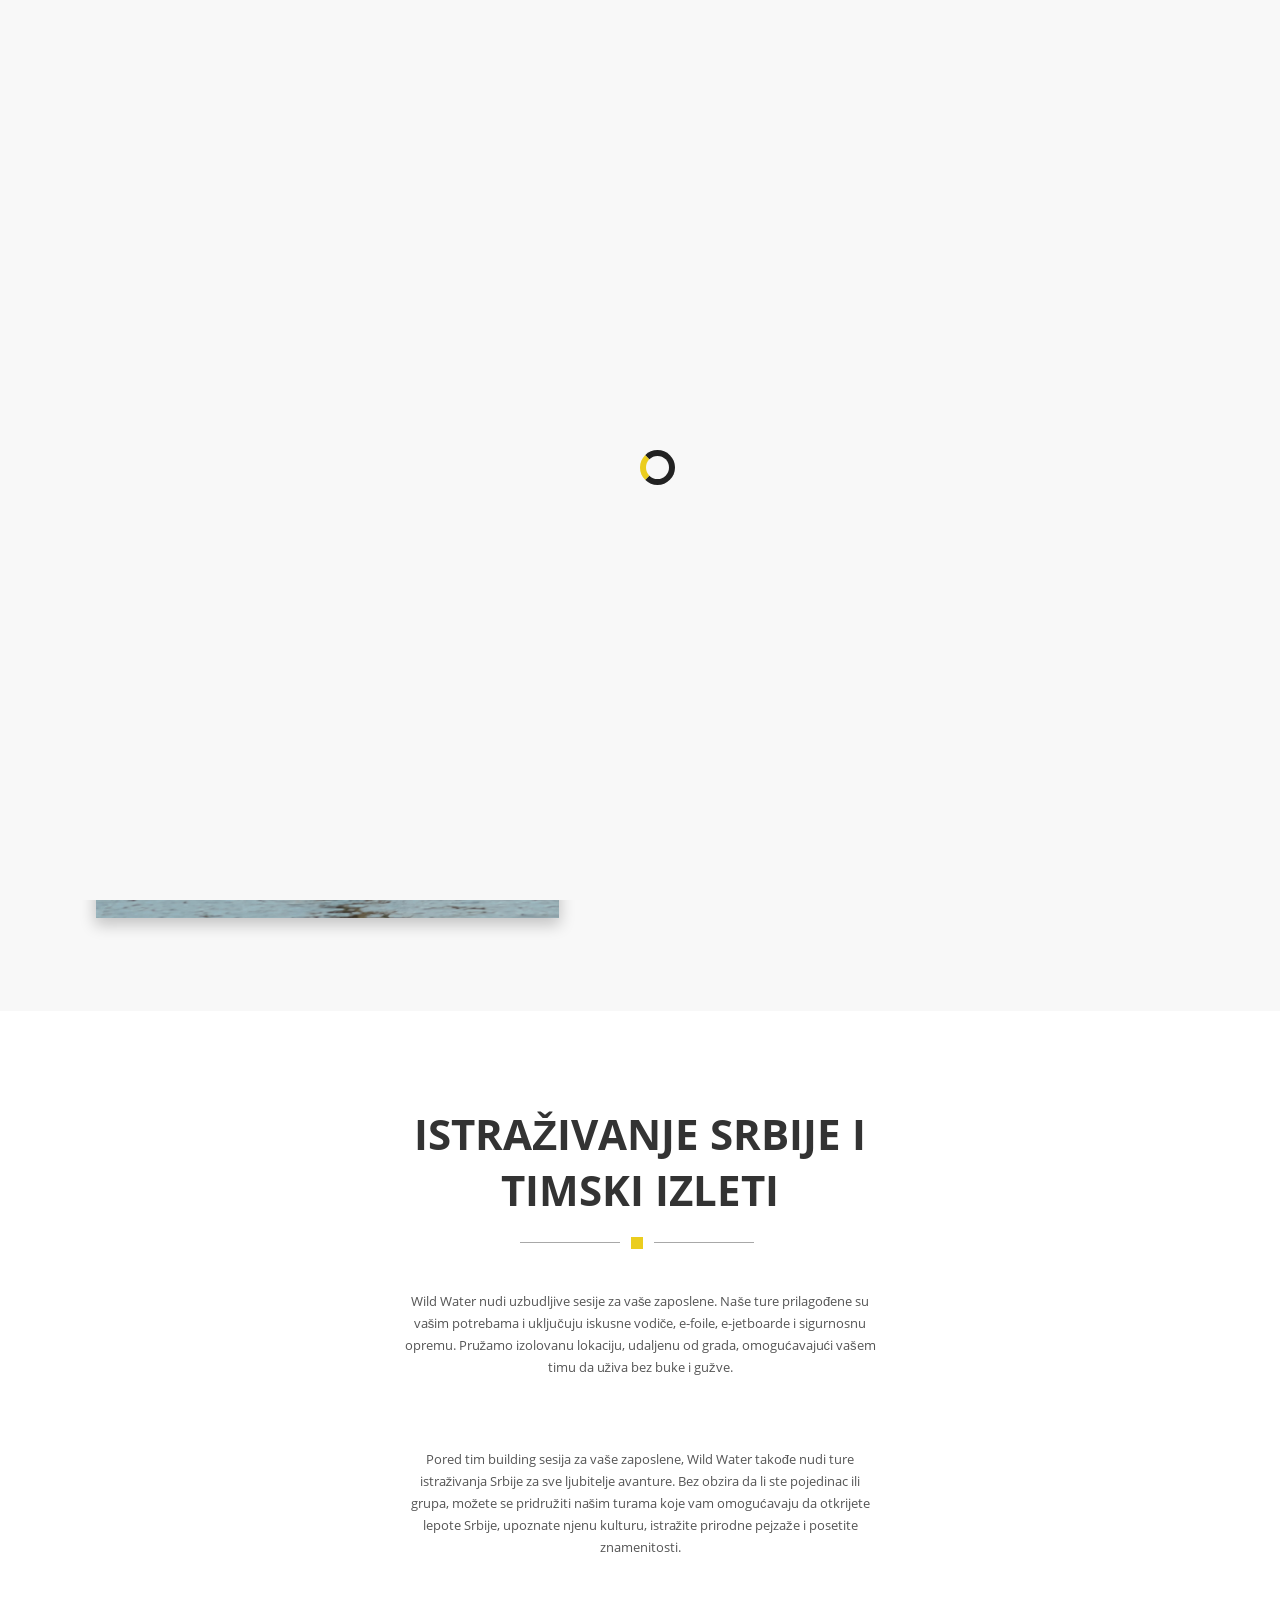
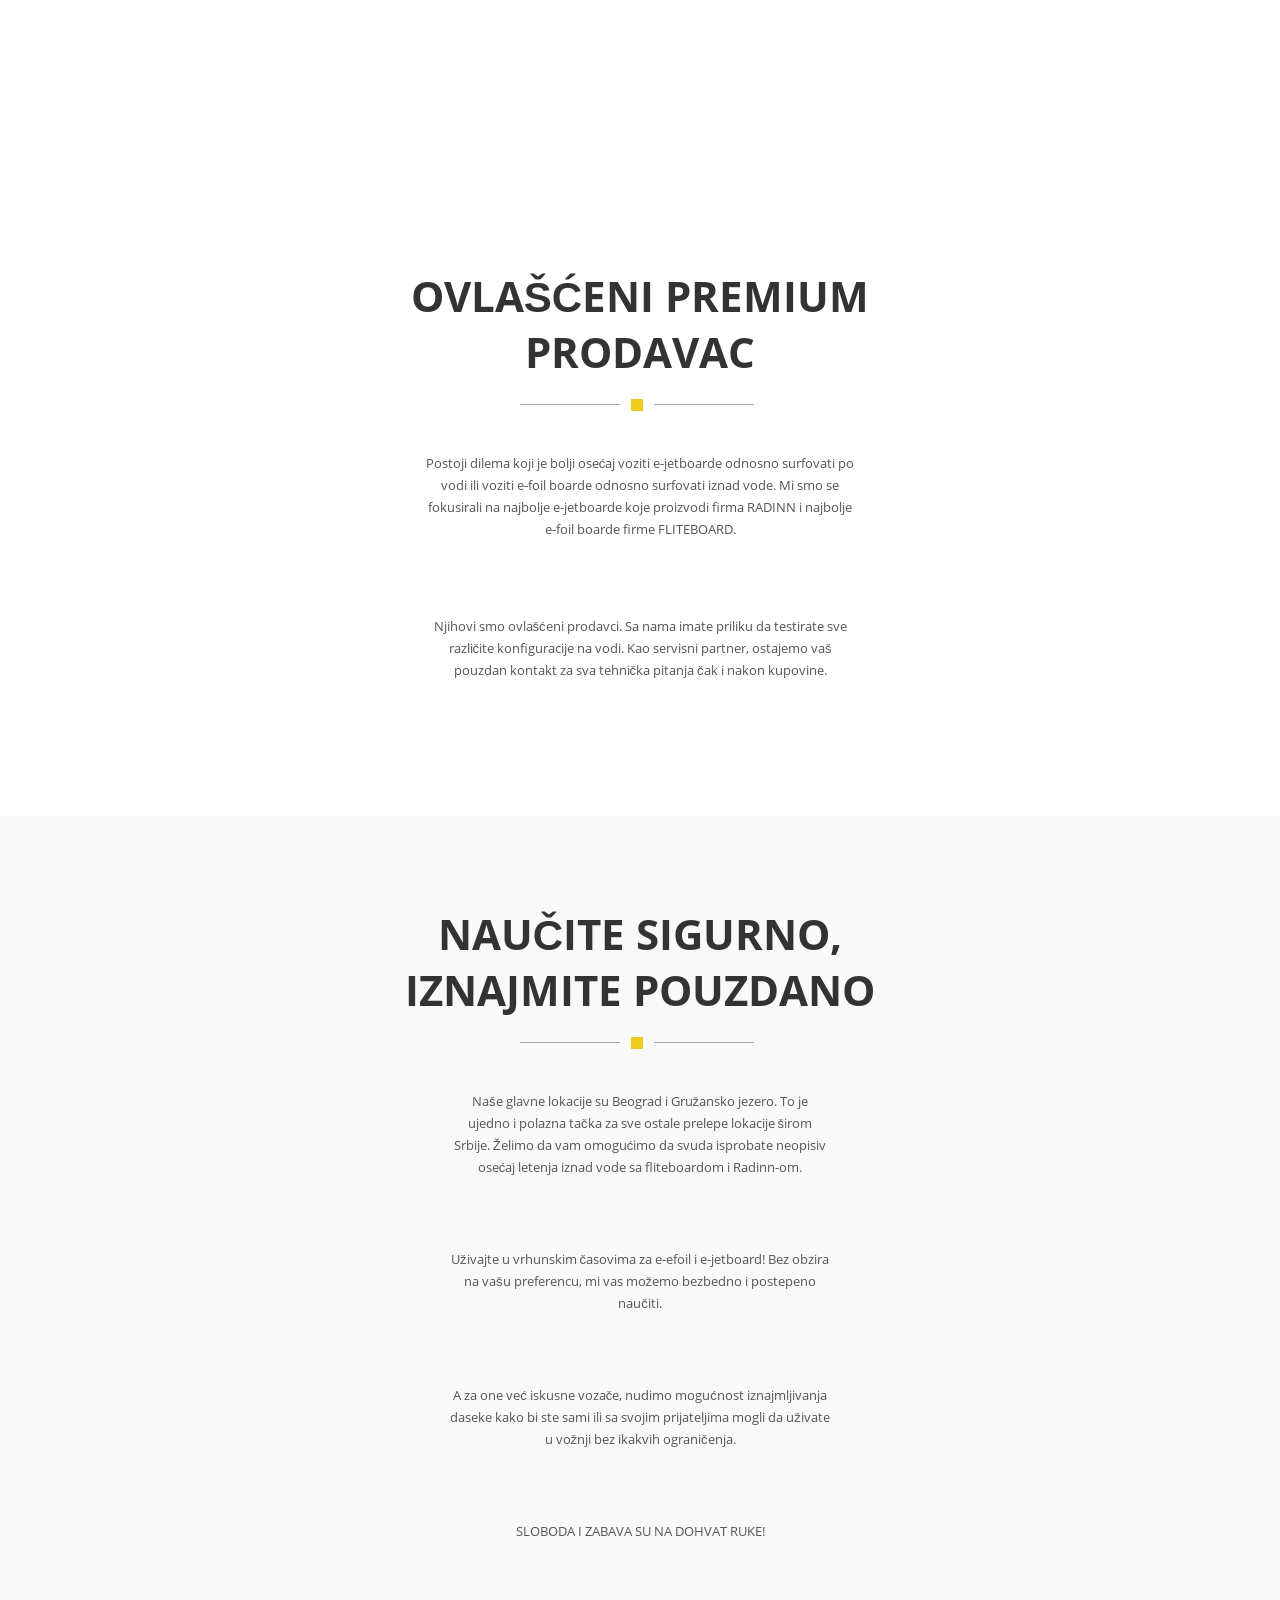
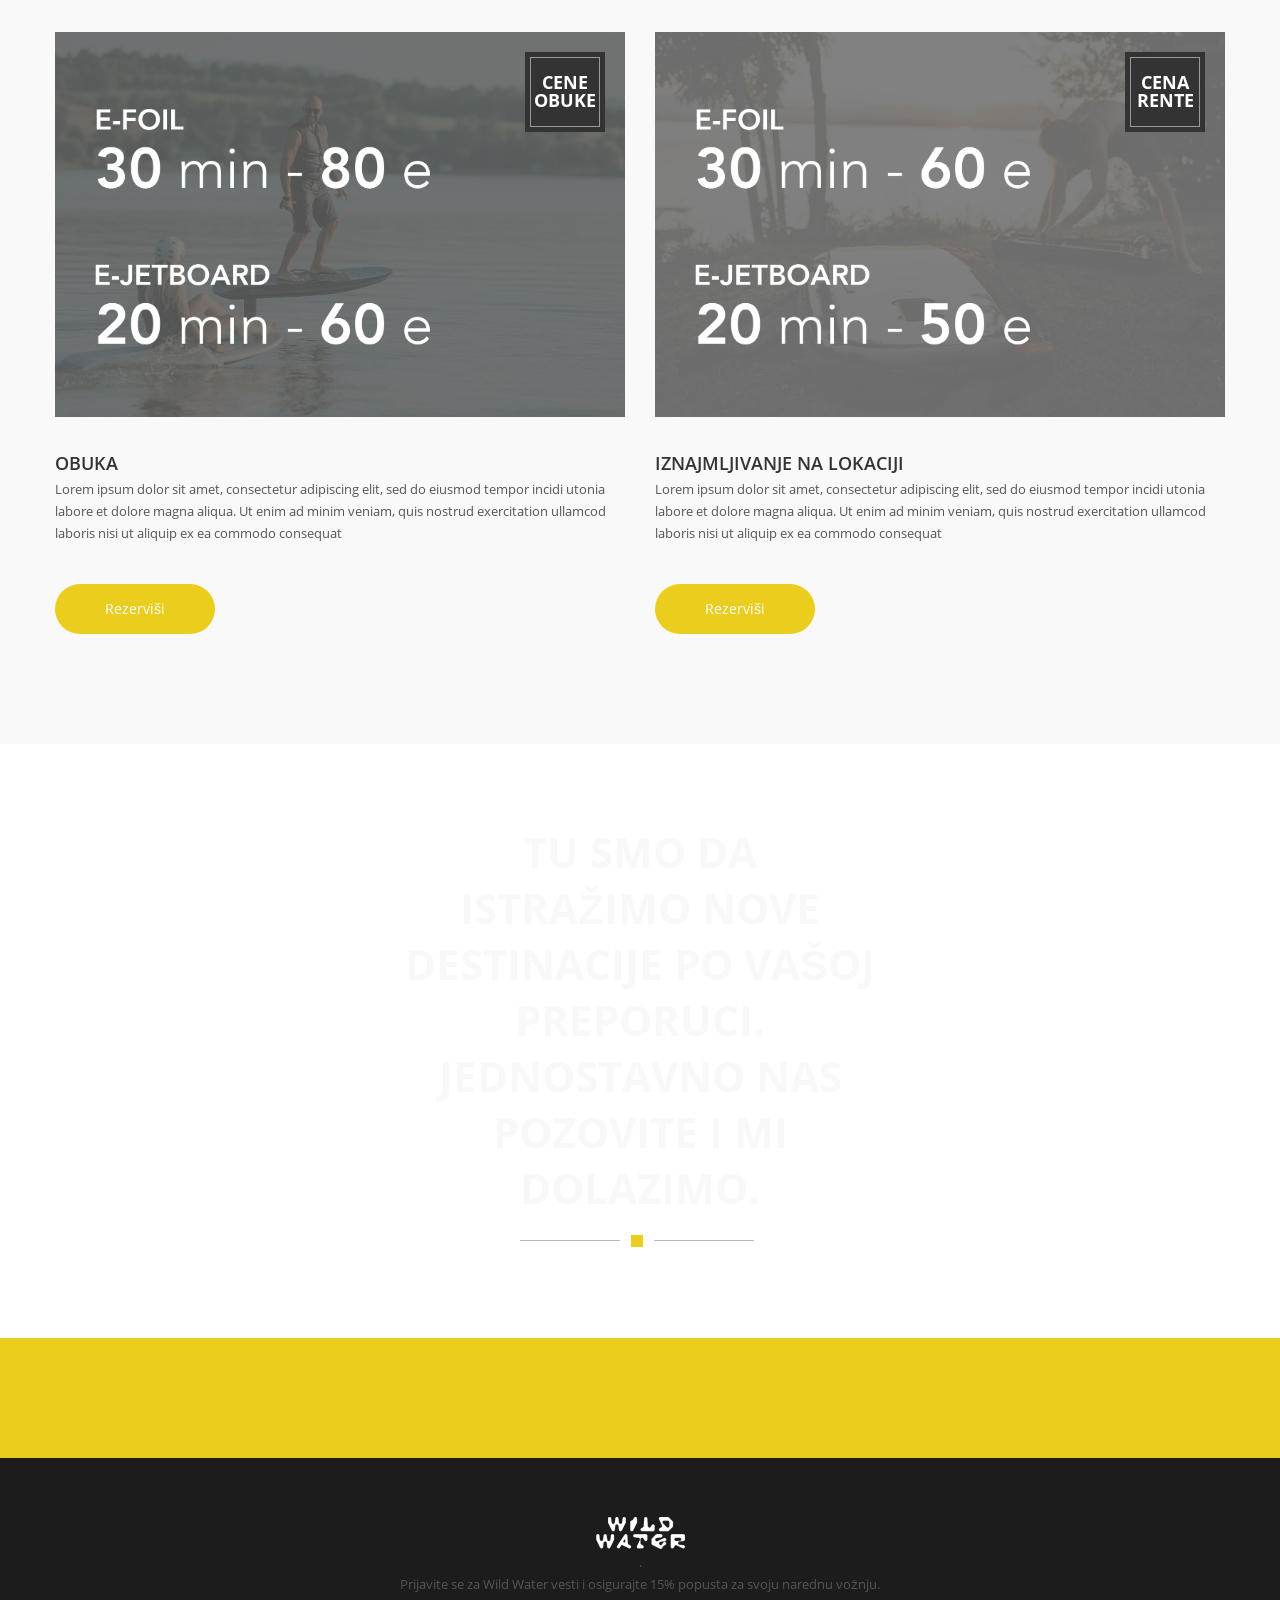
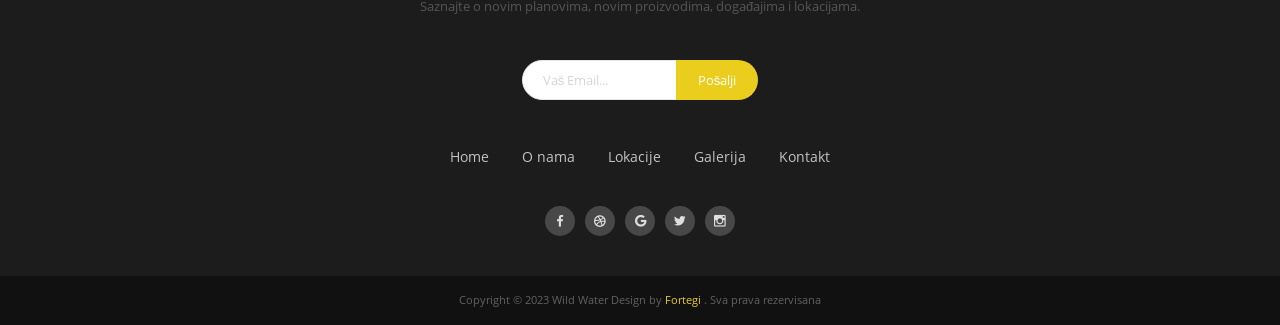
==== index.html @ 62f88097 "Initial commit of WildWater frontend assets" ====
<!DOCTYPE html>
<html lang="en">

<head>
  <!-- ================== Basics =================== -->
  <title>Wild Water</title>
  <meta charset="utf-8">
  <meta name="description" content="">
  <meta name="author" content="">
  <meta name="viewport" content="width=device-width, initial-scale=1, maximum-scale=1">

  <!-- ================== Font =================== -->
  <link rel="stylesheet" type="text/css" href="font/font-awesome/css/font-awesome.min.css">
  <link rel="stylesheet" type="text/css" href="font/mdi-font/css/material-design-iconic-font.min.css">
  <!-- ================== Vendor CSS =================== -->
  <link rel="stylesheet" type="text/css" href="vendor/bootstrap4/bootstrap.min.css">
  <link rel="stylesheet" type="text/css" href="vendor/owl-carousel/animate.css">
  <link rel="stylesheet" type="text/css" href="vendor/owl-carousel/owl.carousel.min.css">
  <link rel="stylesheet" type="text/css" href="vendor/owl-carousel/owl.theme.default.min.css">
  <link rel="stylesheet" type="text/css" href="vendor/revolution/settings.css">
  <link rel="stylesheet" type="text/css" href="vendor/revolution/navigation.css">
  <link rel="stylesheet" type="text/css" href="vendor/revolution/layers.css">
  <!-- Main CSS -->
  <link rel="stylesheet" type="text/css" href="css/font.css">
  <link rel="stylesheet" type="text/css" href="css/style.css">

</head>

<body>
  <!-- Page Loader -->
  <div id="page-loader">
    <div class="page-loader__inner">
      <div class="page-loader__spin"></div>
    </div>
  </div>
  <!-- End Page Loader -->
  <!-- Page Wrap -->
  <div class="page-wrap">
    <!-- Header Stick -->
    <header class="header-stick header-stick--dark">
      <div class="container clearfix">
        <h1 class="logo pull-left">
          <a href="index.html">
            <img alt="Logo" src="img/logo-white.png">
          </a>
        </h1>
        <nav class="menu-desktop pull-right">
          <ul class="ul--inline ul--no-style">
            <li class="li-has-sub">
              <a href="index.html">
                Home
              </a>
            </li>
            <li class="li-has-sub">
              <a href="">
                O nama
              </a>
            </li>
            <li class="li-has-sub">
              <a href="">
                Jet Board
              </a>
            </li>
            <li class="li-has-sub">
              <a href="">
                Flight board
              </a>
            </li>
            <li class="li-has-sub">
              <a href="">
                Lokacije
              </a>
            </li>
            <li class="li-has-sub">
              <a href="">
                Galerija
              </a>
            </li>
            <li>
              <a href="kontakt.html">
                Kontakt
              </a>
            </li>
          </ul>
        </nav>
      </div>
    </header>
    <!-- End Header Stick -->
    <!-- Header Mobile -->
    <header class="header-mobile">
      <div class="container clearfix">
        <h1 class="logo pull-left">
          <a href="index.html">
            <img alt="Logo" src="img/logo-black.png">
          </a>
        </h1>
        <a class="menu-mobile__button">
          <i class="fa fa-bars"></i>
        </a>
        <nav class="menu-mobile hidden">
          <ul class="ul--no-style">
            <li>
              <i class="fa fa-plus menu-mobile__more"></i>
              <a href="index.html">
                Home
              </a>
            </li>
            <li>
              <i class="fa fa-plus menu-mobile__more"></i>
              <a href="">
                O nama
              </a>
            </li>
            <li>
              <i class="fa fa-plus menu-mobile__more"></i>
              <a href="">
                Jet Board
              </a>
            </li>
            <li>
              <i class="fa fa-plus menu-mobile__more"></i>
              <a href="">
                Flight Board
              </a>
            </li>
            <li>
              <i class="fa fa-plus menu-mobile__more"></i>
              <a href="">
                Lokacije
              </a>
            </li>
            <li>
              <i class="fa fa-plus menu-mobile__more"></i>
              <a href="">
                Galerija
              </a>
            </li>
            <li>
              <a href="kontakt.html">
                Kontakt
              </a>
            </li>
          </ul>
        </nav>
      </div>
    </header>
    <!-- End Header Mobile -->
    <!-- Header Desktop -->
    <header class="header-desktop header2">
      <div class="container clearfix">
        <h1 class="logo pull-left">
          <a href="index.html">
            <img alt="Logo" src="img/logo-white.png">
          </a>
        </h1>

        <div class="header-button pull-right clearfix">
          <div class="canvas-menu-button pull-right">
            <a href="" onclick="return false;">
              <i class="zmdi zmdi-menu"></i>
            </a>
          </div>
          
        
        </div>

        <nav class="menu-desktop menu-desktop--show pull-right">
          <ul class="ul--inline ul--no-style">
            <li class="li-has-sub">
              <a href="index.html">
                Home
              </a>
            </li>
            <li class="li-has-sub">
              <a href="">
                O nama
              </a>
            </li>
            <li class="li-has-sub">
              <a href="">
                Jet Board
              </a>
            </li>
            <li class="li-has-sub">
              <a href="">
                Flight Board
              </a>
            </li>
            <li class="li-has-sub">
              <a href="">
                Lokacije
              </a>
            </li>
            <li class="li-has-sub">
              <a href="">
                Galerija
              </a>
            </li>
            <li>
              <a href="kontakt.html">
                Kontakt
              </a>
            </li>
          </ul>
        </nav>
      </div>
    </header>
    <!-- End Header Desktop -->
    <!-- Slider -->
    <section class="slide1">
      <!-- revolution slider begin -->
      <div class="rev_slider_wrapper">
        <div id="revolution-slider2" class="rev_slider" data-version="5.4.4" style="display: none;">
          <ul>
            <li data-transition="crossfade" data-slotamount="7" data-masterspeed="2000" data-delay="10000">
              <!--  BACKGROUND IMAGE -->
              <img src="img/LNPH9982.jpg" alt="Slide 1">
              <div class="tp-caption slide-content-2" data-x="center" data-y="center" data-fontsize="[72, 72, 58, 38]" data-lineheight="[106, 106, 76, 50]"
                data-frames='[{"delay":1500,"speed":2000,"frame":"0","from":"y:bottom;rZ:90deg;sX:2;sY:2;","to":"o:1;","ease":"Power3.easeInOut"},{"delay":"wait","speed":300,"frame":"999","to":"auto:auto;","ease":"Power3.easeInOut"}]'>
                oseti
                <span class="color">slobodu</span>
              </div>

              <a href="kontakt.html" class="tp-caption au-btn au-btn--big au-btn--pill au-btn--yellow au-btn--slide" data-x="center" data-y="center"
                data-voffset="['150','150','120','95']" data-frames='[{"delay":3000,"speed":1000,"frame":"0","from":"y:50px;opacity:0;","to":"o:1;","ease":"Power3.easeInOut"},{"delay":"wait","speed":1000,"frame":"999","to":"opacity:0;","ease":"Power3.easeInOut"}]'>
                Kontakt
              </a>
            </li>

            
          </ul>
        </div>
      </div>
      <!-- revolution slider end -->
      <a class="mouse" href="#down">
        <span class="mouse__wheel"></span>
        <i class="zmdi zmdi-chevron-down"></i>
      </a>
    </section>
    <!-- End Slider -->
    <div id="down"></div>
    <!-- Service 2 -->
    <section class="service-2">
      <div class="container clearfix">
        <div class="service-2-wrap clearfix">
          <div class="service-2__left wow fadeInLeft" data-wow-duration="1s">
            <div class="service-2__img">
              <h2 class="title title-2--special title-small" id="our1">
                Wild
              </h2>
              <h2 class="title title-2--special title-small" id="our2">
                Water
              </h2>
              <img alt="Service thumb" src="img/service-page2.jpg">
            </div>
          </div>
          <div class="service-2__right">
            <div class="service-2__inner-head wow fadeInDown" data-wow-duration="1s" data-wow-delay=".5s">
              <h3>
                e-surfovanje je naša strast
              </h3>
              <p>
                Volimo vodu, osećaj surfanja i osećaj da smo jedno sa prirodom! Wild Water vam donosi onaj veoma poseban osećaj na svim mestima na svetu - na rekama, jezerima i moru, a da ne zavisite od talasa ili vetra.
              </p>
				 <p>
                Naravno, u prvom planu su nam najlepše vode na svetu - divlje vode Srbije. Zato je i naša vizija da se e-surfing razvije u održiv, ekološki prihvatljiv sport.
              </p>
            </div>
            <div class="service-2__inner-body wow fadeInUp" data-wow-duration="1s" data-wow-delay=".5s">
              <div class="box-item body__item clearfix">
                <div class="box-head box-head--border">
                  <img alt="Icon 1" src="img/icon/icon-service-04.png">
                </div>
                <div class="box-body">
                  <h5>jet board</h5>
                  <p>
                    Nemo enim ipsam voluptatem quia voluptas sit aspernaturau odit aut fugit, sed quia consequuntur magni
                  </p>
                </div>
              </div>
              <div class="box-item body__item clearfix">
                <div class="box-head box-head--border">
                  <img alt="Icon 2" src="img/icon/icon-service-05.png">
                </div>
                <div class="box-body">
                  <h5>flight board</h5>
                  <p>
                    Nemo enim ipsam voluptatem quia voluptas sit aspernaturau odit aut fugit, sed quia consequuntur magni
                  </p>
                </div>
              </div>
              <div class="box-item body__item clearfix">
                <div class="box-head box-head--border">
                  <img alt="Icon 3" src="img/icon/icon-service-06.png">
                </div>
                <div class="box-body">
                  <h5>škola borda</h5>
                  <p>
                    Nemo enim ipsam voluptatem quia voluptas sit aspernaturau odit aut fugit, sed quia consequuntur magni
                  </p>
                </div>
              </div>
            </div>
          </div>
        </div>
      </div>
    </section>
    <!-- End Service 2 -->
    <!-- Recent Project -->
    <section class="recent-project">
      <div class="container">
        <div class="row justify-content-center">
          <div class="col-lg-6 col-md-6 col-sm-12 col-12">
            <!-- <div class="col-md-12"> -->
            <h2 class="title title-2">
              istraživanje srbije i timski izleti
              <span class="under-title-2">

              </span>
            </h2>
            <p class="title-detail title-detail--px-45">Wild Water nudi uzbudljive sesije za vaše zaposlene. Naše ture prilagođene su vašim potrebama i uključuju iskusne vodiče, e-foile, e-jetboarde i sigurnosnu opremu. Pružamo izolovanu lokaciju, udaljenu od grada, omogućavajući vašem timu da uživa bez buke i gužve.</p>
			  <p class="title-detail title-detail--px-45">Pored tim building sesija za vaše zaposlene, Wild Water takođe nudi ture istraživanja Srbije za sve ljubitelje avanture. Bez obzira da li ste pojedinac ili grupa, možete se pridružiti našim turama koje vam omogućavaju da otkrijete lepote Srbije, upoznate njenu kulturu, istražite prirodne pejzaže i posetite znamenitosti. </p>
          </div>
        </div>
      </div>
      <div class="parallax parallax--slide-re-pro">
        <div class="slide-re-pro owl-carousel owl-theme" id="owl-re-pro-2">

          <div class="slide-re-pro__item item">
            <img alt="Project 1" src="img/recent-pro-01.jpg" class="img-responsive">
            <a href="" class="pro-link">
              <div class="pro-info">
                <h4 class="pro-title">
                  UVAC
                </h4>
                <p class="pro-cat-name">
                  Srbija
                </p>
              </div>
            </a>
          </div>

          <div class="slide-re-pro__item item">
            <img alt="Project 2" src="img/recent-pro-02.jpg" class="img-responsive">
            <a href="" class="pro-link">
              <div class="pro-info">
                <h4 class="pro-title">
                  PERUĆAC
                </h4>
                <p class="pro-cat-name">
                  Srbija
                </p>
              </div>
            </a>
          </div>

          <div class="slide-re-pro__item item">
            <img alt="Project 3" src="img/recent-pro-03.jpg" class="img-responsive">
            <a href="" class="pro-link">
              <div class="pro-info">
                <h4 class="pro-title">
                  GRUŽANSKO JEZERO
                </h4>
                <p class="pro-cat-name">
                  Srbija
                </p>
              </div>
            </a>
          </div>
          <div class="slide-re-pro__item item">
            <img alt="Project 4" src="img/recent-pro-04.jpg" class="img-responsive">
            <a href="" class="pro-link">
              <div class="pro-info">
                <h4 class="pro-title">
                  BOVANSKO JEZERO
                </h4>
                <p class="pro-cat-name">
                  Srbija
                </p>
              </div>
            </a>
          </div>
          <div class="slide-re-pro__item item">
            <img alt="Project 5" src="img/recent-pro-05.jpg" class="img-responsive">
            <a href="" class="pro-link">
              <div class="pro-info">
                <h4 class="pro-title">
                  Ćelije
                </h4>
                <p class="pro-cat-name">
                  Srbija
                </p>
              </div>
            </a>
          </div>
          <div class="slide-re-pro__item item">
            <img alt="Project 6" src="img/recent-pro-06.jpg" class="img-responsive">
            <a href="" class="pro-link">
              <div class="pro-info">
                <h4 class="pro-title">
                  Ribničko jezero
                </h4>
                <p class="pro-cat-name">
                  Srbija
                </p>
              </div>
            </a>
          </div>
        </div>
      </div>
    </section>
    <!-- End Recent Project -->
    <!-- Our Team -->
    <section class="our-team">
      <div class="container">
        <div class="row justify-content-center">
          <div class="col-lg-5 col-md-6 col-sm-12 col-12">
            <h2 class="title title-2">
              ovlašćeni premium prodavac
              <span class="under-title-2">
              </span>
            </h2>
            <p class="title-detail m-b-75 title-detail--px-25">Postoji dilema koji je bolji osećaj voziti e-jetboarde odnosno surfovati po vodi ili voziti e-foil boarde odnosno surfovati iznad vode. Mi smo se fokusirali na najbolje e-jetboarde koje proizvodi firma RADINN i najbolje e-foil boarde firme FLITEBOARD.
            </p>
			  <p class="title-detail m-b-75 title-detail--px-25">Njihovi smo ovlašćeni prodavci. Sa nama imate priliku da testirate sve različite konfiguracije na vodi. Kao servisni partner, ostajemo vaš pouzdan kontakt za sva tehnička pitanja čak i nakon kupovine.
            </p>
          </div>
        </div>
        <div class="row owl-carousel owl-theme" id="owl-our-team">
          <div class="our-team__item item">
            <div class="our-team__left">
              <div class="our-team__img">
                <img alt="Our team 1" src="img/our-team-01.jpg">
              </div>
              <div class="our-team__info">
                <h5>Fliteboard Air</h5>
                <p>
                  <em>...</em>
                </p>
              </div>
              <a href="" class="social__item social__item--big social__item--fb">
                <i class="zmdi zmdi-facebook"></i>
              </a>
              <a href="" class="social__item social__item--big social__item--insta">
                <i class="zmdi zmdi-instagram"></i>
              </a>
              <a href="" class="social__item social__item--big social__item--google">
                <i class="zmdi zmdi-google"></i>
              </a>
            </div>
          </div>
          <div class="our-team__item item">
            <div class="our-team__left">
              <div class="our-team__img">
                <img alt="Our team 2" src="img/our-team-02.jpg">
              </div>
              <div class="our-team__info">
                <h5>Fliteboard Ultra</h5>
                <p>
                  <em>...</em>
                </p>
              </div>
              <a href="" class="social__item social__item--big social__item--fb">
                <i class="zmdi zmdi-facebook"></i>
              </a>
              <a href="" class="social__item social__item--big social__item--insta">
                <i class="zmdi zmdi-instagram"></i>
              </a>
              <a href="" class="social__item social__item--big social__item--google">
                <i class="zmdi zmdi-google"></i>
              </a>
            </div>

          </div>
          <div class="our-team__item item">
            <div class="our-team__left">
              <div class="our-team__img">
                <img alt="Our team 3" src="img/our-team-03.jpg">
              </div>
              <div class="our-team__info">
                <h5>Flitescooter</h5>
                <p>
                  <em>...</em>
                </p>
              </div>
              <a href="" class="social__item social__item--big social__item--fb">
                <i class="zmdi zmdi-facebook"></i>
              </a>
              <a href="" class="social__item social__item--big social__item--insta">
                <i class="zmdi zmdi-instagram"></i>
              </a>
              <a href="" class="social__item social__item--big social__item--google">
                <i class="zmdi zmdi-google"></i>
              </a>
            </div>
          </div>
          <div class="our-team__item item">
            <div class="our-team__left">
              <div class="our-team__img">
                <img alt="Our team 4" src="img/our-team-01.jpg">
              </div>
              <div class="our-team__info">
                <h5>Fliteboard</h5>
                <p>
                  <em>...</em>
                </p>
              </div>
              <a href="" class="social__item social__item--big social__item--fb">
                <i class="zmdi zmdi-facebook"></i>
              </a>
              <a href="" class="social__item social__item--big social__item--insta">
                <i class="zmdi zmdi-instagram"></i>
              </a>
              <a href="" class="social__item social__item--big social__item--google">
                <i class="zmdi zmdi-google"></i>
              </a>
            </div>

          </div>
          <div class="our-team__item item">
            <div class="our-team__left">
              <div class="our-team__img">
                <img alt="Our team 5" src="img/our-team-02.jpg">
              </div>
              <div class="our-team__info">
                <h5>Fliteboard</h5>
                <p>
                  <em>...</em>
                </p>
              </div>
              <a href="" class="social__item social__item--big social__item--fb">
                <i class="zmdi zmdi-facebook"></i>
              </a>
              <a href="" class="social__item social__item--big social__item--insta">
                <i class="zmdi zmdi-instagram"></i>
              </a>
              <a href="" class="social__item social__item--big social__item--google">
                <i class="zmdi zmdi-google"></i>
              </a>
            </div>

          </div>
          <div class="our-team__item item">
            <div class="our-team__left">
              <div class="our-team__img">
                <img alt="Our team 6" src="img/our-team-03.jpg">
              </div>
              <div class="our-team__info">
                <h5>Fliteboard</h5>
                <p>
                  <em>...</em>
                </p>
              </div>
              <a href="" class="social__item social__item--big social__item--fb">
                <i class="zmdi zmdi-facebook"></i>
              </a>
              <a href="" class="social__item social__item--big social__item--insta">
                <i class="zmdi zmdi-instagram"></i>
              </a>
              <a href="" class="social__item social__item--big social__item--google">
                <i class="zmdi zmdi-google"></i>
              </a>
            </div>

          </div>
        </div>
      </div>
    </section>
    <!-- End Our Team -->
    <!-- Recent News -->
    <section class="recent-news">
      <div class="container">
        <div class="row justify-content-center">
          <div class="col-lg-5 col-md-6 col-sm-12 col-12">
            <h2 class="title title-2">
              Naučite sigurno, iznajmite pouzdano
              <span class="under-title-2">
              </span>
            </h2>
            <p class="title-detail m-b-75 title-detail--px-45">
              Naše glavne lokacije su Beograd i Gružansko jezero. To je ujedno i polazna tačka za sve ostale prelepe lokacije širom Srbije. Želimo da vam omogućimo da svuda isprobate neopisiv osećaj letenja iznad vode sa fliteboardom i Radinn-om.
            </p>
			  <p class="title-detail m-b-75 title-detail--px-45">
              Uživajte u vrhunskim časovima za e-efoil i e-jetboard! Bez obzira na vašu preferencu, mi vas možemo bezbedno i postepeno naučiti.
            </p>
			  <p class="title-detail m-b-75 title-detail--px-45">
              A za one već iskusne vozače, nudimo mogućnost iznajmljivanja daseke kako bi ste sami ili sa svojim prijateljima mogli da uživate u vožnji bez ikakvih ograničenja.
            </p>
			  <p class="title-detail m-b-75 title-detail--px-45">
              SLOBODA I ZABAVA SU NA DOHVAT RUKE!
            </p>
          </div>
        </div>
        <div class="row">
          <div class="col-lg-6 col-md-12 col-sm-12 col-12">
            <div class="img-blog m-b-40 m-t-20">
              <a href="blog-detail.html">
                <img alt="Blog 1" src="img/blog-04.jpg">
                <div class="date date--big">
                  <div class="date__inner">
                    <span class="day">cene</span>
                    <span class="month">obuke</span>
                  </div>
                </div>
              </a>
            </div>
            <div class="blog-content">
              <h4 class="blog-title m-b-10">
                <a href="blog-detail.html">obuka</a>
              </h4>
              
              <p>
                Lorem ipsum dolor sit amet, consectetur adipiscing elit, sed do eiusmod tempor incidi utonia labore et dolore magna aliqua.
                Ut enim ad minim veniam, quis nostrud exercitation ullamcod laboris nisi ut aliquip ex ea commodo consequat
              </p>
            </div>
            <div class="see-more see-more--left">
              <a href="blog-detail.html" class="au-btn au-btn--big au-btn--pill au-btn--yellow au-btn--white">Rezerviši</a>
            </div>
          </div>
          <div class="col-lg-6 col-md-12 col-sm-12 col-12">
            <div class="img-blog m-b-40 m-t-20">
              <a href="blog-detail.html">
                <img alt="Blog 2" src="img/blog-05.jpg">
                <div class="date date--big">
                  <div class="date__inner">
                    <span class="day">cena</span>
                    <span class="month">rente</span>
                  </div>
                </div>
              </a>
            </div>
            <div class="blog-content">
              <h4 class="blog-title m-b-10">
                <a href="blog-detail.html">iznajmljivanje na lokaciji</a>
              </h4>
              
              <p>
                Lorem ipsum dolor sit amet, consectetur adipiscing elit, sed do eiusmod tempor incidi utonia labore et dolore magna aliqua.
                Ut enim ad minim veniam, quis nostrud exercitation ullamcod laboris nisi ut aliquip ex ea commodo consequat
              </p>
            </div>
            <div class="see-more see-more--left">
              <a href="blog-detail.html" class="au-btn au-btn--big au-btn--pill au-btn--yellow au-btn--white">Rezerviši</a>
            </div>
          </div>
        </div>
      </div>
    </section>
    <!-- End Recent News -->
    <!-- Testimonial -->
    <section class="testi">
      <div class="parallax parallax-testi">
        <div class="container">
          <div class="row justify-content-center">
            <div class="col-lg-5 col-md-6 col-sm-12 col-12">
              <h2 class="title title-2 title-f8">
                tu smo da istražimo nove destinacije po vašoj preporuci. Jednostavno nas pozovite i mi dolazimo.
                <span class="under-title-2">
                </span>
              </h2>
            </div>
          </div>
          <div class="row justify-content-center owl-carousel owl-theme" id="owl-testi">

            
        
        </div>
      </div>

    </section>
    <!-- End Testimonial -->
    <!-- Partner -->
    <section class="partner partner-2">
      <div class="section-content section-content--w1792">
        <div class="partner-wrap owl-carousel owl-theme" id="owl-partner">
          <div class="partner__item item">
            <a href="">
              <img alt="Partner 1" src="img/partner-01.png">
            </a>
          </div>
          <div class="partner__item item">
            <a href="">
              <img alt="Partner 2" src="img/partner-02.png">
            </a>
          </div>
          <div class="partner__item item">
            <a href="">
              <img alt="Partner 3" src="img/partner-01.png">
            </a>
          </div>
          <div class="partner__item item">
            <a href="">
              <img alt="Partner 4" src="img/partner-02.png">
            </a>
          </div>
          <div class="partner__item item">
            <a href="">
              <img alt="Partner 5" src="img/partner-01.png">
            </a>
          </div>
          <div class="partner__item item">
            <a href="">
              <img alt="Partner 6" src="img/partner-02.png">
            </a>
          </div>
          <div class="partner__item item">
            <a href="">
              <img alt="Partner 7" src="img/partner-01.png">
            </a>
          </div>
          <div class="partner__item item">
            <a href="">
              <img alt="Partner 8" src="img/partner-02.png">
            </a>
          </div>
        </div>
      </div>
    </section>
    <!-- End Partner -->
    <!-- Footer -->
    <footer class="footer-2">
      <div class="overlay overlay--dark">
      </div>
      <div class="parallax parallax--footer">
        <div class="container">
          <div class="row justify-content-center">
            <div class="col-lg-7 col-md-9 col-12">
              <h1>
                <a href="index.html">
                  <img alt="Logo" src="img/logo-white.png">
                </a>
				  
              </h1>
				<p>
                .
              </p>
				<p>
                Prijavite se za Wild Water vesti i osigurajte 15% popusta za svoju narednu vožnju.
              </p>
				<p>
                Saznajte o novim planovima, novim proizvodima, događajima i lokacijama.
              </p>
              <form method="post" class="form-footer">
                <input type="text" name="name" class="form__input" placeholder="Vaš Email...">
                <button type="submit" class="au-btn au-btn--yellow au-btn--white au-btn--submit">Pošalji</button>
              </form>
              <ul class="ul--inline ul--footer">
                <li>
                  <a href="index.html">Home</a>
                </li>
                <li>
                  <a href="">O nama</a>
                </li>
                <li>
                  <a href="">Lokacije</a>
                </li>
                <li>
                  <a href="">Galerija</a>
                </li>
                <li>
                  <a href="kontakt.html">Kontakt</a>
                </li>
              </ul>
				
              <div class="social">
                <a href="" class="social__item social__item--circle">
                  <i class="zmdi zmdi-facebook"></i>
                </a>
                <a href="" class="social__item social__item--circle">
                  <i class="zmdi zmdi-dribbble"></i>

                </a>
                <a href="" class="social__item social__item--circle">
                  <i class="zmdi zmdi-google"></i>

                </a>
                <a href="" class="social__item social__item--circle">
                  <i class="zmdi zmdi-twitter"></i>

                </a>
                <a href="" class="social__item social__item--circle">
                  <i class="zmdi zmdi-instagram"></i>

                </a>
              </div>
            </div>
          </div>
        </div>
      </div>
    </footer>
    <!-- End Footer -->
    <!-- Copyright -->
    <section class="copyright">
      <div class="container">
        <div class="row">
          <div class="col-md-12">
            Copyright © 2023 Wild Water Design by
            <span>Fortegi</span> . Sva prava rezervisana
          </div>
        </div>
      </div>
    </section>
    <!-- End Copyright -->
    <!-- Back to top -->
    <a href="" id="btn-to-top">
      <i class="fa fa-chevron-up"></i>
    </a>
    <!-- End Back to top -->
  </div>
  <!-- End Page Wrap -->

  <!-- =================== PLUGIN JS ==================== -->
  <script src="vendor/jquery-3.2.1.min.js" type="text/javascript"></script>
  <script src="vendor/wow/wow.min.js" type="text/javascript"></script>
  <script src="vendor/bootstrap4/popper.min.js" type="text/javascript"></script>
  <script src="vendor/bootstrap4/bootstrap.min.js" type="text/javascript"></script>
  <script src="vendor/owl-carousel/owl.carousel.min.js" type="text/javascript"></script>
  <script src="vendor/revolution/jquery.themepunch.revolution.min.js" type="text/javascript"></script>
  <script src="vendor/revolution/jquery.themepunch.tools.min.js" type="text/javascript"></script>
  <!-- Local Revolution -->
  <!-- <script type="text/javascript" src="vendor/revolution/local/revolution.extension.migration.min.js"></script> -->
  <script type="text/javascript" src="vendor/revolution/local/revolution.extension.actions.min.js"></script>
  <script type="text/javascript" src="vendor/revolution/local/revolution.extension.carousel.min.js"></script>
  <script type="text/javascript" src="vendor/revolution/local/revolution.extension.kenburn.min.js"></script>
  <script type="text/javascript" src="vendor/revolution/local/revolution.extension.layeranimation.min.js"></script>
  <script type="text/javascript" src="vendor/revolution/local/revolution.extension.navigation.min.js"></script>
  <script type="text/javascript" src="vendor/revolution/local/revolution.extension.parallax.min.js"></script>
  <script type="text/javascript" src="vendor/revolution/local/revolution.extension.slideanims.min.js"></script>
  <script type="text/javascript" src="vendor/revolution/local/revolution.extension.video.min.js"></script>


  <!-- =================== CUSTOM JS ==================== -->
  <script type="text/javascript" src="js/main.js"></script>
  <script type="text/javascript" src="js/revo-custom.js"></script>
  <script type="text/javascript" src="js/wow-custom.js"></script>
</body>

</html>
---- font/mdi-font/css/material-design-iconic-font.min.css ----
@font-face{font-family:Material-Design-Iconic-Font;src:url(../fonts/Material-Design-Iconic-Font.woff2?v=2.2.0) format('woff2'),url(../fonts/Material-Design-Iconic-Font.woff?v=2.2.0) format('woff'),url(../fonts/Material-Design-Iconic-Font.ttf?v=2.2.0) format('truetype')}.zmdi{display:inline-block;font:normal normal normal 14px/1 'Material-Design-Iconic-Font';font-size:inherit;text-rendering:auto;-webkit-font-smoothing:antialiased;-moz-osx-font-smoothing:grayscale}.zmdi-hc-lg{font-size:1.33333333em;line-height:.75em;vertical-align:-15%}.zmdi-hc-2x{font-size:2em}.zmdi-hc-3x{font-size:3em}.zmdi-hc-4x{font-size:4em}.zmdi-hc-5x{font-size:5em}.zmdi-hc-fw{width:1.28571429em;text-align:center}.zmdi-hc-ul{padding-left:0;margin-left:2.14285714em;list-style-type:none}.zmdi-hc-ul>li{position:relative}.zmdi-hc-li{position:absolute;left:-2.14285714em;width:2.14285714em;top:.14285714em;text-align:center}.zmdi-hc-li.zmdi-hc-lg{left:-1.85714286em}.zmdi-hc-border{padding:.1em .25em;border:solid .1em #9e9e9e;border-radius:2px}.zmdi-hc-border-circle{padding:.1em .25em;border:solid .1em #9e9e9e;border-radius:50%}.zmdi.pull-left{float:left;margin-right:.15em}.zmdi.pull-right{float:right;margin-left:.15em}.zmdi-hc-spin{-webkit-animation:zmdi-spin 1.5s infinite linear;animation:zmdi-spin 1.5s infinite linear}.zmdi-hc-spin-reverse{-webkit-animation:zmdi-spin-reverse 1.5s infinite linear;animation:zmdi-spin-reverse 1.5s infinite linear}@-webkit-keyframes zmdi-spin{0%{-webkit-transform:rotate(0deg);transform:rotate(0deg)}100%{-webkit-transform:rotate(359deg);transform:rotate(359deg)}}@keyframes zmdi-spin{0%{-webkit-transform:rotate(0deg);transform:rotate(0deg)}100%{-webkit-transform:rotate(359deg);transform:rotate(359deg)}}@-webkit-keyframes zmdi-spin-reverse{0%{-webkit-transform:rotate(0deg);transform:rotate(0deg)}100%{-webkit-transform:rotate(-359deg);transform:rotate(-359deg)}}@keyframes zmdi-spin-reverse{0%{-webkit-transform:rotate(0deg);transform:rotate(0deg)}100%{-webkit-transform:rotate(-359deg);transform:rotate(-359deg)}}.zmdi-hc-rotate-90{-webkit-transform:rotate(90deg);-ms-transform:rotate(90deg);transform:rotate(90deg)}.zmdi-hc-rotate-180{-webkit-transform:rotate(180deg);-ms-transform:rotate(180deg);transform:rotate(180deg)}.zmdi-hc-rotate-270{-webkit-transform:rotate(270deg);-ms-transform:rotate(270deg);transform:rotate(270deg)}.zmdi-hc-flip-horizontal{-webkit-transform:scale(-1,1);-ms-transform:scale(-1,1);transform:scale(-1,1)}.zmdi-hc-flip-vertical{-webkit-transform:scale(1,-1);-ms-transform:scale(1,-1);transform:scale(1,-1)}.zmdi-hc-stack{position:relative;display:inline-block;width:2em;height:2em;line-height:2em;vertical-align:middle}.zmdi-hc-stack-1x,.zmdi-hc-stack-2x{position:absolute;left:0;width:100%;text-align:center}.zmdi-hc-stack-1x{line-height:inherit}.zmdi-hc-stack-2x{font-size:2em}.zmdi-hc-inverse{color:#fff}.zmdi-3d-rotation:before{content:'\f101'}.zmdi-airplane-off:before{content:'\f102'}.zmdi-airplane:before{content:'\f103'}.zmdi-album:before{content:'\f104'}.zmdi-archive:before{content:'\f105'}.zmdi-assignment-account:before{content:'\f106'}.zmdi-assignment-alert:before{content:'\f107'}.zmdi-assignment-check:before{content:'\f108'}.zmdi-assignment-o:before{content:'\f109'}.zmdi-assignment-return:before{content:'\f10a'}.zmdi-assignment-returned:before{content:'\f10b'}.zmdi-assignment:before{content:'\f10c'}.zmdi-attachment-alt:before{content:'\f10d'}.zmdi-attachment:before{content:'\f10e'}.zmdi-audio:before{content:'\f10f'}.zmdi-badge-check:before{content:'\f110'}.zmdi-balance-wallet:before{content:'\f111'}.zmdi-balance:before{content:'\f112'}.zmdi-battery-alert:before{content:'\f113'}.zmdi-battery-flash:before{content:'\f114'}.zmdi-battery-unknown:before{content:'\f115'}.zmdi-battery:before{content:'\f116'}.zmdi-bike:before{content:'\f117'}.zmdi-block-alt:before{content:'\f118'}.zmdi-block:before{content:'\f119'}.zmdi-boat:before{content:'\f11a'}.zmdi-book-image:before{content:'\f11b'}.zmdi-book:before{content:'\f11c'}.zmdi-bookmark-outline:before{content:'\f11d'}.zmdi-bookmark:before{content:'\f11e'}.zmdi-brush:before{content:'\f11f'}.zmdi-bug:before{content:'\f120'}.zmdi-bus:before{content:'\f121'}.zmdi-cake:before{content:'\f122'}.zmdi-car-taxi:before{content:'\f123'}.zmdi-car-wash:before{content:'\f124'}.zmdi-car:before{content:'\f125'}.zmdi-card-giftcard:before{content:'\f126'}.zmdi-card-membership:before{content:'\f127'}.zmdi-card-travel:before{content:'\f128'}.zmdi-card:before{content:'\f129'}.zmdi-case-check:before{content:'\f12a'}.zmdi-case-download:before{content:'\f12b'}.zmdi-case-play:before{content:'\f12c'}.zmdi-case:before{content:'\f12d'}.zmdi-cast-connected:before{content:'\f12e'}.zmdi-cast:before{content:'\f12f'}.zmdi-chart-donut:before{content:'\f130'}.zmdi-chart:before{content:'\f131'}.zmdi-city-alt:before{content:'\f132'}.zmdi-city:before{content:'\f133'}.zmdi-close-circle-o:before{content:'\f134'}.zmdi-close-circle:before{content:'\f135'}.zmdi-close:before{content:'\f136'}.zmdi-cocktail:before{content:'\f137'}.zmdi-code-setting:before{content:'\f138'}.zmdi-code-smartphone:before{content:'\f139'}.zmdi-code:before{content:'\f13a'}.zmdi-coffee:before{content:'\f13b'}.zmdi-collection-bookmark:before{content:'\f13c'}.zmdi-collection-case-play:before{content:'\f13d'}.zmdi-collection-folder-image:before{content:'\f13e'}.zmdi-collection-image-o:before{content:'\f13f'}.zmdi-collection-image:before{content:'\f140'}.zmdi-collection-item-1:before{content:'\f141'}.zmdi-collection-item-2:before{content:'\f142'}.zmdi-collection-item-3:before{content:'\f143'}.zmdi-collection-item-4:before{content:'\f144'}.zmdi-collection-item-5:before{content:'\f145'}.zmdi-collection-item-6:before{content:'\f146'}.zmdi-collection-item-7:before{content:'\f147'}.zmdi-collection-item-8:before{content:'\f148'}.zmdi-collection-item-9-plus:before{content:'\f149'}.zmdi-collection-item-9:before{content:'\f14a'}.zmdi-collection-item:before{content:'\f14b'}.zmdi-collection-music:before{content:'\f14c'}.zmdi-collection-pdf:before{content:'\f14d'}.zmdi-collection-plus:before{content:'\f14e'}.zmdi-collection-speaker:before{content:'\f14f'}.zmdi-collection-text:before{content:'\f150'}.zmdi-collection-video:before{content:'\f151'}.zmdi-compass:before{content:'\f152'}.zmdi-cutlery:before{content:'\f153'}.zmdi-delete:before{content:'\f154'}.zmdi-dialpad:before{content:'\f155'}.zmdi-dns:before{content:'\f156'}.zmdi-drink:before{content:'\f157'}.zmdi-edit:before{content:'\f158'}.zmdi-email-open:before{content:'\f159'}.zmdi-email:before{content:'\f15a'}.zmdi-eye-off:before{content:'\f15b'}.zmdi-eye:before{content:'\f15c'}.zmdi-eyedropper:before{content:'\f15d'}.zmdi-favorite-outline:before{content:'\f15e'}.zmdi-favorite:before{content:'\f15f'}.zmdi-filter-list:before{content:'\f160'}.zmdi-fire:before{content:'\f161'}.zmdi-flag:before{content:'\f162'}.zmdi-flare:before{content:'\f163'}.zmdi-flash-auto:before{content:'\f164'}.zmdi-flash-off:before{content:'\f165'}.zmdi-flash:before{content:'\f166'}.zmdi-flip:before{content:'\f167'}.zmdi-flower-alt:before{content:'\f168'}.zmdi-flower:before{content:'\f169'}.zmdi-font:before{content:'\f16a'}.zmdi-fullscreen-alt:before{content:'\f16b'}.zmdi-fullscreen-exit:before{content:'\f16c'}.zmdi-fullscreen:before{content:'\f16d'}.zmdi-functions:before{content:'\f16e'}.zmdi-gas-station:before{content:'\f16f'}.zmdi-gesture:before{content:'\f170'}.zmdi-globe-alt:before{content:'\f171'}.zmdi-globe-lock:before{content:'\f172'}.zmdi-globe:before{content:'\f173'}.zmdi-graduation-cap:before{content:'\f174'}.zmdi-home:before{content:'\f175'}.zmdi-hospital-alt:before{content:'\f176'}.zmdi-hospital:before{content:'\f177'}.zmdi-hotel:before{content:'\f178'}.zmdi-hourglass-alt:before{content:'\f179'}.zmdi-hourglass-outline:before{content:'\f17a'}.zmdi-hourglass:before{content:'\f17b'}.zmdi-http:before{content:'\f17c'}.zmdi-image-alt:before{content:'\f17d'}.zmdi-image-o:before{content:'\f17e'}.zmdi-image:before{content:'\f17f'}.zmdi-inbox:before{content:'\f180'}.zmdi-invert-colors-off:before{content:'\f181'}.zmdi-invert-colors:before{content:'\f182'}.zmdi-key:before{content:'\f183'}.zmdi-label-alt-outline:before{content:'\f184'}.zmdi-label-alt:before{content:'\f185'}.zmdi-label-heart:before{content:'\f186'}.zmdi-label:before{content:'\f187'}.zmdi-labels:before{content:'\f188'}.zmdi-lamp:before{content:'\f189'}.zmdi-landscape:before{content:'\f18a'}.zmdi-layers-off:before{content:'\f18b'}.zmdi-layers:before{content:'\f18c'}.zmdi-library:before{content:'\f18d'}.zmdi-link:before{content:'\f18e'}.zmdi-lock-open:before{content:'\f18f'}.zmdi-lock-outline:before{content:'\f190'}.zmdi-lock:before{content:'\f191'}.zmdi-mail-reply-all:before{content:'\f192'}.zmdi-mail-reply:before{content:'\f193'}.zmdi-mail-send:before{content:'\f194'}.zmdi-mall:before{content:'\f195'}.zmdi-map:before{content:'\f196'}.zmdi-menu:before{content:'\f197'}.zmdi-money-box:before{content:'\f198'}.zmdi-money-off:before{content:'\f199'}.zmdi-money:before{content:'\f19a'}.zmdi-more-vert:before{content:'\f19b'}.zmdi-more:before{content:'\f19c'}.zmdi-movie-alt:before{content:'\f19d'}.zmdi-movie:before{content:'\f19e'}.zmdi-nature-people:before{content:'\f19f'}.zmdi-nature:before{content:'\f1a0'}.zmdi-navigation:before{content:'\f1a1'}.zmdi-open-in-browser:before{content:'\f1a2'}.zmdi-open-in-new:before{content:'\f1a3'}.zmdi-palette:before{content:'\f1a4'}.zmdi-parking:before{content:'\f1a5'}.zmdi-pin-account:before{content:'\f1a6'}.zmdi-pin-assistant:before{content:'\f1a7'}.zmdi-pin-drop:before{content:'\f1a8'}.zmdi-pin-help:before{content:'\f1a9'}.zmdi-pin-off:before{content:'\f1aa'}.zmdi-pin:before{content:'\f1ab'}.zmdi-pizza:before{content:'\f1ac'}.zmdi-plaster:before{content:'\f1ad'}.zmdi-power-setting:before{content:'\f1ae'}.zmdi-power:before{content:'\f1af'}.zmdi-print:before{content:'\f1b0'}.zmdi-puzzle-piece:before{content:'\f1b1'}.zmdi-quote:before{content:'\f1b2'}.zmdi-railway:before{content:'\f1b3'}.zmdi-receipt:before{content:'\f1b4'}.zmdi-refresh-alt:before{content:'\f1b5'}.zmdi-refresh-sync-alert:before{content:'\f1b6'}.zmdi-refresh-sync-off:before{content:'\f1b7'}.zmdi-refresh-sync:before{content:'\f1b8'}.zmdi-refresh:before{content:'\f1b9'}.zmdi-roller:before{content:'\f1ba'}.zmdi-ruler:before{content:'\f1bb'}.zmdi-scissors:before{content:'\f1bc'}.zmdi-screen-rotation-lock:before{content:'\f1bd'}.zmdi-screen-rotation:before{content:'\f1be'}.zmdi-search-for:before{content:'\f1bf'}.zmdi-search-in-file:before{content:'\f1c0'}.zmdi-search-in-page:before{content:'\f1c1'}.zmdi-search-replace:before{content:'\f1c2'}.zmdi-search:before{content:'\f1c3'}.zmdi-seat:before{content:'\f1c4'}.zmdi-settings-square:before{content:'\f1c5'}.zmdi-settings:before{content:'\f1c6'}.zmdi-shield-check:before{content:'\f1c7'}.zmdi-shield-security:before{content:'\f1c8'}.zmdi-shopping-basket:before{content:'\f1c9'}.zmdi-shopping-cart-plus:before{content:'\f1ca'}.zmdi-shopping-cart:before{content:'\f1cb'}.zmdi-sign-in:before{content:'\f1cc'}.zmdi-sort-amount-asc:before{content:'\f1cd'}.zmdi-sort-amount-desc:before{content:'\f1ce'}.zmdi-sort-asc:before{content:'\f1cf'}.zmdi-sort-desc:before{content:'\f1d0'}.zmdi-spellcheck:before{content:'\f1d1'}.zmdi-storage:before{content:'\f1d2'}.zmdi-store-24:before{content:'\f1d3'}.zmdi-store:before{content:'\f1d4'}.zmdi-subway:before{content:'\f1d5'}.zmdi-sun:before{content:'\f1d6'}.zmdi-tab-unselected:before{content:'\f1d7'}.zmdi-tab:before{content:'\f1d8'}.zmdi-tag-close:before{content:'\f1d9'}.zmdi-tag-more:before{content:'\f1da'}.zmdi-tag:before{content:'\f1db'}.zmdi-thumb-down:before{content:'\f1dc'}.zmdi-thumb-up-down:before{content:'\f1dd'}.zmdi-thumb-up:before{content:'\f1de'}.zmdi-ticket-star:before{content:'\f1df'}.zmdi-toll:before{content:'\f1e0'}.zmdi-toys:before{content:'\f1e1'}.zmdi-traffic:before{content:'\f1e2'}.zmdi-translate:before{content:'\f1e3'}.zmdi-triangle-down:before{content:'\f1e4'}.zmdi-triangle-up:before{content:'\f1e5'}.zmdi-truck:before{content:'\f1e6'}.zmdi-turning-sign:before{content:'\f1e7'}.zmdi-wallpaper:before{content:'\f1e8'}.zmdi-washing-machine:before{content:'\f1e9'}.zmdi-window-maximize:before{content:'\f1ea'}.zmdi-window-minimize:before{content:'\f1eb'}.zmdi-window-restore:before{content:'\f1ec'}.zmdi-wrench:before{content:'\f1ed'}.zmdi-zoom-in:before{content:'\f1ee'}.zmdi-zoom-out:before{content:'\f1ef'}.zmdi-alert-circle-o:before{content:'\f1f0'}.zmdi-alert-circle:before{content:'\f1f1'}.zmdi-alert-octagon:before{content:'\f1f2'}.zmdi-alert-polygon:before{content:'\f1f3'}.zmdi-alert-triangle:before{content:'\f1f4'}.zmdi-help-outline:before{content:'\f1f5'}.zmdi-help:before{content:'\f1f6'}.zmdi-info-outline:before{content:'\f1f7'}.zmdi-info:before{content:'\f1f8'}.zmdi-notifications-active:before{content:'\f1f9'}.zmdi-notifications-add:before{content:'\f1fa'}.zmdi-notifications-none:before{content:'\f1fb'}.zmdi-notifications-off:before{content:'\f1fc'}.zmdi-notifications-paused:before{content:'\f1fd'}.zmdi-notifications:before{content:'\f1fe'}.zmdi-account-add:before{content:'\f1ff'}.zmdi-account-box-mail:before{content:'\f200'}.zmdi-account-box-o:before{content:'\f201'}.zmdi-account-box-phone:before{content:'\f202'}.zmdi-account-box:before{content:'\f203'}.zmdi-account-calendar:before{content:'\f204'}.zmdi-account-circle:before{content:'\f205'}.zmdi-account-o:before{content:'\f206'}.zmdi-account:before{content:'\f207'}.zmdi-accounts-add:before{content:'\f208'}.zmdi-accounts-alt:before{content:'\f209'}.zmdi-accounts-list-alt:before{content:'\f20a'}.zmdi-accounts-list:before{content:'\f20b'}.zmdi-accounts-outline:before{content:'\f20c'}.zmdi-accounts:before{content:'\f20d'}.zmdi-face:before{content:'\f20e'}.zmdi-female:before{content:'\f20f'}.zmdi-male-alt:before{content:'\f210'}.zmdi-male-female:before{content:'\f211'}.zmdi-male:before{content:'\f212'}.zmdi-mood-bad:before{content:'\f213'}.zmdi-mood:before{content:'\f214'}.zmdi-run:before{content:'\f215'}.zmdi-walk:before{content:'\f216'}.zmdi-cloud-box:before{content:'\f217'}.zmdi-cloud-circle:before{content:'\f218'}.zmdi-cloud-done:before{content:'\f219'}.zmdi-cloud-download:before{content:'\f21a'}.zmdi-cloud-off:before{content:'\f21b'}.zmdi-cloud-outline-alt:before{content:'\f21c'}.zmdi-cloud-outline:before{content:'\f21d'}.zmdi-cloud-upload:before{content:'\f21e'}.zmdi-cloud:before{content:'\f21f'}.zmdi-download:before{content:'\f220'}.zmdi-file-plus:before{content:'\f221'}.zmdi-file-text:before{content:'\f222'}.zmdi-file:before{content:'\f223'}.zmdi-folder-outline:before{content:'\f224'}.zmdi-folder-person:before{content:'\f225'}.zmdi-folder-star-alt:before{content:'\f226'}.zmdi-folder-star:before{content:'\f227'}.zmdi-folder:before{content:'\f228'}.zmdi-gif:before{content:'\f229'}.zmdi-upload:before{content:'\f22a'}.zmdi-border-all:before{content:'\f22b'}.zmdi-border-bottom:before{content:'\f22c'}.zmdi-border-clear:before{content:'\f22d'}.zmdi-border-color:before{content:'\f22e'}.zmdi-border-horizontal:before{content:'\f22f'}.zmdi-border-inner:before{content:'\f230'}.zmdi-border-left:before{content:'\f231'}.zmdi-border-outer:before{content:'\f232'}.zmdi-border-right:before{content:'\f233'}.zmdi-border-style:before{content:'\f234'}.zmdi-border-top:before{content:'\f235'}.zmdi-border-vertical:before{content:'\f236'}.zmdi-copy:before{content:'\f237'}.zmdi-crop:before{content:'\f238'}.zmdi-format-align-center:before{content:'\f239'}.zmdi-format-align-justify:before{content:'\f23a'}.zmdi-format-align-left:before{content:'\f23b'}.zmdi-format-align-right:before{content:'\f23c'}.zmdi-format-bold:before{content:'\f23d'}.zmdi-format-clear-all:before{content:'\f23e'}.zmdi-format-clear:before{content:'\f23f'}.zmdi-format-color-fill:before{content:'\f240'}.zmdi-format-color-reset:before{content:'\f241'}.zmdi-format-color-text:before{content:'\f242'}.zmdi-format-indent-decrease:before{content:'\f243'}.zmdi-format-indent-increase:before{content:'\f244'}.zmdi-format-italic:before{content:'\f245'}.zmdi-format-line-spacing:before{content:'\f246'}.zmdi-format-list-bulleted:before{content:'\f247'}.zmdi-format-list-numbered:before{content:'\f248'}.zmdi-format-ltr:before{content:'\f249'}.zmdi-format-rtl:before{content:'\f24a'}.zmdi-format-size:before{content:'\f24b'}.zmdi-format-strikethrough-s:before{content:'\f24c'}.zmdi-format-strikethrough:before{content:'\f24d'}.zmdi-format-subject:before{content:'\f24e'}.zmdi-format-underlined:before{content:'\f24f'}.zmdi-format-valign-bottom:before{content:'\f250'}.zmdi-format-valign-center:before{content:'\f251'}.zmdi-format-valign-top:before{content:'\f252'}.zmdi-redo:before{content:'\f253'}.zmdi-select-all:before{content:'\f254'}.zmdi-space-bar:before{content:'\f255'}.zmdi-text-format:before{content:'\f256'}.zmdi-transform:before{content:'\f257'}.zmdi-undo:before{content:'\f258'}.zmdi-wrap-text:before{content:'\f259'}.zmdi-comment-alert:before{content:'\f25a'}.zmdi-comment-alt-text:before{content:'\f25b'}.zmdi-comment-alt:before{content:'\f25c'}.zmdi-comment-edit:before{content:'\f25d'}.zmdi-comment-image:before{content:'\f25e'}.zmdi-comment-list:before{content:'\f25f'}.zmdi-comment-more:before{content:'\f260'}.zmdi-comment-outline:before{content:'\f261'}.zmdi-comment-text-alt:before{content:'\f262'}.zmdi-comment-text:before{content:'\f263'}.zmdi-comment-video:before{content:'\f264'}.zmdi-comment:before{content:'\f265'}.zmdi-comments:before{content:'\f266'}.zmdi-check-all:before{content:'\f267'}.zmdi-check-circle-u:before{content:'\f268'}.zmdi-check-circle:before{content:'\f269'}.zmdi-check-square:before{content:'\f26a'}.zmdi-check:before{content:'\f26b'}.zmdi-circle-o:before{content:'\f26c'}.zmdi-circle:before{content:'\f26d'}.zmdi-dot-circle-alt:before{content:'\f26e'}.zmdi-dot-circle:before{content:'\f26f'}.zmdi-minus-circle-outline:before{content:'\f270'}.zmdi-minus-circle:before{content:'\f271'}.zmdi-minus-square:before{content:'\f272'}.zmdi-minus:before{content:'\f273'}.zmdi-plus-circle-o-duplicate:before{content:'\f274'}.zmdi-plus-circle-o:before{content:'\f275'}.zmdi-plus-circle:before{content:'\f276'}.zmdi-plus-square:before{content:'\f277'}.zmdi-plus:before{content:'\f278'}.zmdi-square-o:before{content:'\f279'}.zmdi-star-circle:before{content:'\f27a'}.zmdi-star-half:before{content:'\f27b'}.zmdi-star-outline:before{content:'\f27c'}.zmdi-star:before{content:'\f27d'}.zmdi-bluetooth-connected:before{content:'\f27e'}.zmdi-bluetooth-off:before{content:'\f27f'}.zmdi-bluetooth-search:before{content:'\f280'}.zmdi-bluetooth-setting:before{content:'\f281'}.zmdi-bluetooth:before{content:'\f282'}.zmdi-camera-add:before{content:'\f283'}.zmdi-camera-alt:before{content:'\f284'}.zmdi-camera-bw:before{content:'\f285'}.zmdi-camera-front:before{content:'\f286'}.zmdi-camera-mic:before{content:'\f287'}.zmdi-camera-party-mode:before{content:'\f288'}.zmdi-camera-rear:before{content:'\f289'}.zmdi-camera-roll:before{content:'\f28a'}.zmdi-camera-switch:before{content:'\f28b'}.zmdi-camera:before{content:'\f28c'}.zmdi-card-alert:before{content:'\f28d'}.zmdi-card-off:before{content:'\f28e'}.zmdi-card-sd:before{content:'\f28f'}.zmdi-card-sim:before{content:'\f290'}.zmdi-desktop-mac:before{content:'\f291'}.zmdi-desktop-windows:before{content:'\f292'}.zmdi-device-hub:before{content:'\f293'}.zmdi-devices-off:before{content:'\f294'}.zmdi-devices:before{content:'\f295'}.zmdi-dock:before{content:'\f296'}.zmdi-floppy:before{content:'\f297'}.zmdi-gamepad:before{content:'\f298'}.zmdi-gps-dot:before{content:'\f299'}.zmdi-gps-off:before{content:'\f29a'}.zmdi-gps:before{content:'\f29b'}.zmdi-headset-mic:before{content:'\f29c'}.zmdi-headset:before{content:'\f29d'}.zmdi-input-antenna:before{content:'\f29e'}.zmdi-input-composite:before{content:'\f29f'}.zmdi-input-hdmi:before{content:'\f2a0'}.zmdi-input-power:before{content:'\f2a1'}.zmdi-input-svideo:before{content:'\f2a2'}.zmdi-keyboard-hide:before{content:'\f2a3'}.zmdi-keyboard:before{content:'\f2a4'}.zmdi-laptop-chromebook:before{content:'\f2a5'}.zmdi-laptop-mac:before{content:'\f2a6'}.zmdi-laptop:before{content:'\f2a7'}.zmdi-mic-off:before{content:'\f2a8'}.zmdi-mic-outline:before{content:'\f2a9'}.zmdi-mic-setting:before{content:'\f2aa'}.zmdi-mic:before{content:'\f2ab'}.zmdi-mouse:before{content:'\f2ac'}.zmdi-network-alert:before{content:'\f2ad'}.zmdi-network-locked:before{content:'\f2ae'}.zmdi-network-off:before{content:'\f2af'}.zmdi-network-outline:before{content:'\f2b0'}.zmdi-network-setting:before{content:'\f2b1'}.zmdi-network:before{content:'\f2b2'}.zmdi-phone-bluetooth:before{content:'\f2b3'}.zmdi-phone-end:before{content:'\f2b4'}.zmdi-phone-forwarded:before{content:'\f2b5'}.zmdi-phone-in-talk:before{content:'\f2b6'}.zmdi-phone-locked:before{content:'\f2b7'}.zmdi-phone-missed:before{content:'\f2b8'}.zmdi-phone-msg:before{content:'\f2b9'}.zmdi-phone-paused:before{content:'\f2ba'}.zmdi-phone-ring:before{content:'\f2bb'}.zmdi-phone-setting:before{content:'\f2bc'}.zmdi-phone-sip:before{content:'\f2bd'}.zmdi-phone:before{content:'\f2be'}.zmdi-portable-wifi-changes:before{content:'\f2bf'}.zmdi-portable-wifi-off:before{content:'\f2c0'}.zmdi-portable-wifi:before{content:'\f2c1'}.zmdi-radio:before{content:'\f2c2'}.zmdi-reader:before{content:'\f2c3'}.zmdi-remote-control-alt:before{content:'\f2c4'}.zmdi-remote-control:before{content:'\f2c5'}.zmdi-router:before{content:'\f2c6'}.zmdi-scanner:before{content:'\f2c7'}.zmdi-smartphone-android:before{content:'\f2c8'}.zmdi-smartphone-download:before{content:'\f2c9'}.zmdi-smartphone-erase:before{content:'\f2ca'}.zmdi-smartphone-info:before{content:'\f2cb'}.zmdi-smartphone-iphone:before{content:'\f2cc'}.zmdi-smartphone-landscape-lock:before{content:'\f2cd'}.zmdi-smartphone-landscape:before{content:'\f2ce'}.zmdi-smartphone-lock:before{content:'\f2cf'}.zmdi-smartphone-portrait-lock:before{content:'\f2d0'}.zmdi-smartphone-ring:before{content:'\f2d1'}.zmdi-smartphone-setting:before{content:'\f2d2'}.zmdi-smartphone-setup:before{content:'\f2d3'}.zmdi-smartphone:before{content:'\f2d4'}.zmdi-speaker:before{content:'\f2d5'}.zmdi-tablet-android:before{content:'\f2d6'}.zmdi-tablet-mac:before{content:'\f2d7'}.zmdi-tablet:before{content:'\f2d8'}.zmdi-tv-alt-play:before{content:'\f2d9'}.zmdi-tv-list:before{content:'\f2da'}.zmdi-tv-play:before{content:'\f2db'}.zmdi-tv:before{content:'\f2dc'}.zmdi-usb:before{content:'\f2dd'}.zmdi-videocam-off:before{content:'\f2de'}.zmdi-videocam-switch:before{content:'\f2df'}.zmdi-videocam:before{content:'\f2e0'}.zmdi-watch:before{content:'\f2e1'}.zmdi-wifi-alt-2:before{content:'\f2e2'}.zmdi-wifi-alt:before{content:'\f2e3'}.zmdi-wifi-info:before{content:'\f2e4'}.zmdi-wifi-lock:before{content:'\f2e5'}.zmdi-wifi-off:before{content:'\f2e6'}.zmdi-wifi-outline:before{content:'\f2e7'}.zmdi-wifi:before{content:'\f2e8'}.zmdi-arrow-left-bottom:before{content:'\f2e9'}.zmdi-arrow-left:before{content:'\f2ea'}.zmdi-arrow-merge:before{content:'\f2eb'}.zmdi-arrow-missed:before{content:'\f2ec'}.zmdi-arrow-right-top:before{content:'\f2ed'}.zmdi-arrow-right:before{content:'\f2ee'}.zmdi-arrow-split:before{content:'\f2ef'}.zmdi-arrows:before{content:'\f2f0'}.zmdi-caret-down-circle:before{content:'\f2f1'}.zmdi-caret-down:before{content:'\f2f2'}.zmdi-caret-left-circle:before{content:'\f2f3'}.zmdi-caret-left:before{content:'\f2f4'}.zmdi-caret-right-circle:before{content:'\f2f5'}.zmdi-caret-right:before{content:'\f2f6'}.zmdi-caret-up-circle:before{content:'\f2f7'}.zmdi-caret-up:before{content:'\f2f8'}.zmdi-chevron-down:before{content:'\f2f9'}.zmdi-chevron-left:before{content:'\f2fa'}.zmdi-chevron-right:before{content:'\f2fb'}.zmdi-chevron-up:before{content:'\f2fc'}.zmdi-forward:before{content:'\f2fd'}.zmdi-long-arrow-down:before{content:'\f2fe'}.zmdi-long-arrow-left:before{content:'\f2ff'}.zmdi-long-arrow-return:before{content:'\f300'}.zmdi-long-arrow-right:before{content:'\f301'}.zmdi-long-arrow-tab:before{content:'\f302'}.zmdi-long-arrow-up:before{content:'\f303'}.zmdi-rotate-ccw:before{content:'\f304'}.zmdi-rotate-cw:before{content:'\f305'}.zmdi-rotate-left:before{content:'\f306'}.zmdi-rotate-right:before{content:'\f307'}.zmdi-square-down:before{content:'\f308'}.zmdi-square-right:before{content:'\f309'}.zmdi-swap-alt:before{content:'\f30a'}.zmdi-swap-vertical-circle:before{content:'\f30b'}.zmdi-swap-vertical:before{content:'\f30c'}.zmdi-swap:before{content:'\f30d'}.zmdi-trending-down:before{content:'\f30e'}.zmdi-trending-flat:before{content:'\f30f'}.zmdi-trending-up:before{content:'\f310'}.zmdi-unfold-less:before{content:'\f311'}.zmdi-unfold-more:before{content:'\f312'}.zmdi-apps:before{content:'\f313'}.zmdi-grid-off:before{content:'\f314'}.zmdi-grid:before{content:'\f315'}.zmdi-view-agenda:before{content:'\f316'}.zmdi-view-array:before{content:'\f317'}.zmdi-view-carousel:before{content:'\f318'}.zmdi-view-column:before{content:'\f319'}.zmdi-view-comfy:before{content:'\f31a'}.zmdi-view-compact:before{content:'\f31b'}.zmdi-view-dashboard:before{content:'\f31c'}.zmdi-view-day:before{content:'\f31d'}.zmdi-view-headline:before{content:'\f31e'}.zmdi-view-list-alt:before{content:'\f31f'}.zmdi-view-list:before{content:'\f320'}.zmdi-view-module:before{content:'\f321'}.zmdi-view-quilt:before{content:'\f322'}.zmdi-view-stream:before{content:'\f323'}.zmdi-view-subtitles:before{content:'\f324'}.zmdi-view-toc:before{content:'\f325'}.zmdi-view-web:before{content:'\f326'}.zmdi-view-week:before{content:'\f327'}.zmdi-widgets:before{content:'\f328'}.zmdi-alarm-check:before{content:'\f329'}.zmdi-alarm-off:before{content:'\f32a'}.zmdi-alarm-plus:before{content:'\f32b'}.zmdi-alarm-snooze:before{content:'\f32c'}.zmdi-alarm:before{content:'\f32d'}.zmdi-calendar-alt:before{content:'\f32e'}.zmdi-calendar-check:before{content:'\f32f'}.zmdi-calendar-close:before{content:'\f330'}.zmdi-calendar-note:before{content:'\f331'}.zmdi-calendar:before{content:'\f332'}.zmdi-time-countdown:before{content:'\f333'}.zmdi-time-interval:before{content:'\f334'}.zmdi-time-restore-setting:before{content:'\f335'}.zmdi-time-restore:before{content:'\f336'}.zmdi-time:before{content:'\f337'}.zmdi-timer-off:before{content:'\f338'}.zmdi-timer:before{content:'\f339'}.zmdi-android-alt:before{content:'\f33a'}.zmdi-android:before{content:'\f33b'}.zmdi-apple:before{content:'\f33c'}.zmdi-behance:before{content:'\f33d'}.zmdi-codepen:before{content:'\f33e'}.zmdi-dribbble:before{content:'\f33f'}.zmdi-dropbox:before{content:'\f340'}.zmdi-evernote:before{content:'\f341'}.zmdi-facebook-box:before{content:'\f342'}.zmdi-facebook:before{content:'\f343'}.zmdi-github-box:before{content:'\f344'}.zmdi-github:before{content:'\f345'}.zmdi-google-drive:before{content:'\f346'}.zmdi-google-earth:before{content:'\f347'}.zmdi-google-glass:before{content:'\f348'}.zmdi-google-maps:before{content:'\f349'}.zmdi-google-pages:before{content:'\f34a'}.zmdi-google-play:before{content:'\f34b'}.zmdi-google-plus-box:before{content:'\f34c'}.zmdi-google-plus:before{content:'\f34d'}.zmdi-google:before{content:'\f34e'}.zmdi-instagram:before{content:'\f34f'}.zmdi-language-css3:before{content:'\f350'}.zmdi-language-html5:before{content:'\f351'}.zmdi-language-javascript:before{content:'\f352'}.zmdi-language-python-alt:before{content:'\f353'}.zmdi-language-python:before{content:'\f354'}.zmdi-lastfm:before{content:'\f355'}.zmdi-linkedin-box:before{content:'\f356'}.zmdi-paypal:before{content:'\f357'}.zmdi-pinterest-box:before{content:'\f358'}.zmdi-pocket:before{content:'\f359'}.zmdi-polymer:before{content:'\f35a'}.zmdi-share:before{content:'\f35b'}.zmdi-stackoverflow:before{content:'\f35c'}.zmdi-steam-square:before{content:'\f35d'}.zmdi-steam:before{content:'\f35e'}.zmdi-twitter-box:before{content:'\f35f'}.zmdi-twitter:before{content:'\f360'}.zmdi-vk:before{content:'\f361'}.zmdi-wikipedia:before{content:'\f362'}.zmdi-windows:before{content:'\f363'}.zmdi-aspect-ratio-alt:before{content:'\f364'}.zmdi-aspect-ratio:before{content:'\f365'}.zmdi-blur-circular:before{content:'\f366'}.zmdi-blur-linear:before{content:'\f367'}.zmdi-blur-off:before{content:'\f368'}.zmdi-blur:before{content:'\f369'}.zmdi-brightness-2:before{content:'\f36a'}.zmdi-brightness-3:before{content:'\f36b'}.zmdi-brightness-4:before{content:'\f36c'}.zmdi-brightness-5:before{content:'\f36d'}.zmdi-brightness-6:before{content:'\f36e'}.zmdi-brightness-7:before{content:'\f36f'}.zmdi-brightness-auto:before{content:'\f370'}.zmdi-brightness-setting:before{content:'\f371'}.zmdi-broken-image:before{content:'\f372'}.zmdi-center-focus-strong:before{content:'\f373'}.zmdi-center-focus-weak:before{content:'\f374'}.zmdi-compare:before{content:'\f375'}.zmdi-crop-16-9:before{content:'\f376'}.zmdi-crop-3-2:before{content:'\f377'}.zmdi-crop-5-4:before{content:'\f378'}.zmdi-crop-7-5:before{content:'\f379'}.zmdi-crop-din:before{content:'\f37a'}.zmdi-crop-free:before{content:'\f37b'}.zmdi-crop-landscape:before{content:'\f37c'}.zmdi-crop-portrait:before{content:'\f37d'}.zmdi-crop-square:before{content:'\f37e'}.zmdi-exposure-alt:before{content:'\f37f'}.zmdi-exposure:before{content:'\f380'}.zmdi-filter-b-and-w:before{content:'\f381'}.zmdi-filter-center-focus:before{content:'\f382'}.zmdi-filter-frames:before{content:'\f383'}.zmdi-filter-tilt-shift:before{content:'\f384'}.zmdi-gradient:before{content:'\f385'}.zmdi-grain:before{content:'\f386'}.zmdi-graphic-eq:before{content:'\f387'}.zmdi-hdr-off:before{content:'\f388'}.zmdi-hdr-strong:before{content:'\f389'}.zmdi-hdr-weak:before{content:'\f38a'}.zmdi-hdr:before{content:'\f38b'}.zmdi-iridescent:before{content:'\f38c'}.zmdi-leak-off:before{content:'\f38d'}.zmdi-leak:before{content:'\f38e'}.zmdi-looks:before{content:'\f38f'}.zmdi-loupe:before{content:'\f390'}.zmdi-panorama-horizontal:before{content:'\f391'}.zmdi-panorama-vertical:before{content:'\f392'}.zmdi-panorama-wide-angle:before{content:'\f393'}.zmdi-photo-size-select-large:before{content:'\f394'}.zmdi-photo-size-select-small:before{content:'\f395'}.zmdi-picture-in-picture:before{content:'\f396'}.zmdi-slideshow:before{content:'\f397'}.zmdi-texture:before{content:'\f398'}.zmdi-tonality:before{content:'\f399'}.zmdi-vignette:before{content:'\f39a'}.zmdi-wb-auto:before{content:'\f39b'}.zmdi-eject-alt:before{content:'\f39c'}.zmdi-eject:before{content:'\f39d'}.zmdi-equalizer:before{content:'\f39e'}.zmdi-fast-forward:before{content:'\f39f'}.zmdi-fast-rewind:before{content:'\f3a0'}.zmdi-forward-10:before{content:'\f3a1'}.zmdi-forward-30:before{content:'\f3a2'}.zmdi-forward-5:before{content:'\f3a3'}.zmdi-hearing:before{content:'\f3a4'}.zmdi-pause-circle-outline:before{content:'\f3a5'}.zmdi-pause-circle:before{content:'\f3a6'}.zmdi-pause:before{content:'\f3a7'}.zmdi-play-circle-outline:before{content:'\f3a8'}.zmdi-play-circle:before{content:'\f3a9'}.zmdi-play:before{content:'\f3aa'}.zmdi-playlist-audio:before{content:'\f3ab'}.zmdi-playlist-plus:before{content:'\f3ac'}.zmdi-repeat-one:before{content:'\f3ad'}.zmdi-repeat:before{content:'\f3ae'}.zmdi-replay-10:before{content:'\f3af'}.zmdi-replay-30:before{content:'\f3b0'}.zmdi-replay-5:before{content:'\f3b1'}.zmdi-replay:before{content:'\f3b2'}.zmdi-shuffle:before{content:'\f3b3'}.zmdi-skip-next:before{content:'\f3b4'}.zmdi-skip-previous:before{content:'\f3b5'}.zmdi-stop:before{content:'\f3b6'}.zmdi-surround-sound:before{content:'\f3b7'}.zmdi-tune:before{content:'\f3b8'}.zmdi-volume-down:before{content:'\f3b9'}.zmdi-volume-mute:before{content:'\f3ba'}.zmdi-volume-off:before{content:'\f3bb'}.zmdi-volume-up:before{content:'\f3bc'}.zmdi-n-1-square:before{content:'\f3bd'}.zmdi-n-2-square:before{content:'\f3be'}.zmdi-n-3-square:before{content:'\f3bf'}.zmdi-n-4-square:before{content:'\f3c0'}.zmdi-n-5-square:before{content:'\f3c1'}.zmdi-n-6-square:before{content:'\f3c2'}.zmdi-neg-1:before{content:'\f3c3'}.zmdi-neg-2:before{content:'\f3c4'}.zmdi-plus-1:before{content:'\f3c5'}.zmdi-plus-2:before{content:'\f3c6'}.zmdi-sec-10:before{content:'\f3c7'}.zmdi-sec-3:before{content:'\f3c8'}.zmdi-zero:before{content:'\f3c9'}.zmdi-airline-seat-flat-angled:before{content:'\f3ca'}.zmdi-airline-seat-flat:before{content:'\f3cb'}.zmdi-airline-seat-individual-suite:before{content:'\f3cc'}.zmdi-airline-seat-legroom-extra:before{content:'\f3cd'}.zmdi-airline-seat-legroom-normal:before{content:'\f3ce'}.zmdi-airline-seat-legroom-reduced:before{content:'\f3cf'}.zmdi-airline-seat-recline-extra:before{content:'\f3d0'}.zmdi-airline-seat-recline-normal:before{content:'\f3d1'}.zmdi-airplay:before{content:'\f3d2'}.zmdi-closed-caption:before{content:'\f3d3'}.zmdi-confirmation-number:before{content:'\f3d4'}.zmdi-developer-board:before{content:'\f3d5'}.zmdi-disc-full:before{content:'\f3d6'}.zmdi-explicit:before{content:'\f3d7'}.zmdi-flight-land:before{content:'\f3d8'}.zmdi-flight-takeoff:before{content:'\f3d9'}.zmdi-flip-to-back:before{content:'\f3da'}.zmdi-flip-to-front:before{content:'\f3db'}.zmdi-group-work:before{content:'\f3dc'}.zmdi-hd:before{content:'\f3dd'}.zmdi-hq:before{content:'\f3de'}.zmdi-markunread-mailbox:before{content:'\f3df'}.zmdi-memory:before{content:'\f3e0'}.zmdi-nfc:before{content:'\f3e1'}.zmdi-play-for-work:before{content:'\f3e2'}.zmdi-power-input:before{content:'\f3e3'}.zmdi-present-to-all:before{content:'\f3e4'}.zmdi-satellite:before{content:'\f3e5'}.zmdi-tap-and-play:before{content:'\f3e6'}.zmdi-vibration:before{content:'\f3e7'}.zmdi-voicemail:before{content:'\f3e8'}.zmdi-group:before{content:'\f3e9'}.zmdi-rss:before{content:'\f3ea'}.zmdi-shape:before{content:'\f3eb'}.zmdi-spinner:before{content:'\f3ec'}.zmdi-ungroup:before{content:'\f3ed'}.zmdi-500px:before{content:'\f3ee'}.zmdi-8tracks:before{content:'\f3ef'}.zmdi-amazon:before{content:'\f3f0'}.zmdi-blogger:before{content:'\f3f1'}.zmdi-delicious:before{content:'\f3f2'}.zmdi-disqus:before{content:'\f3f3'}.zmdi-flattr:before{content:'\f3f4'}.zmdi-flickr:before{content:'\f3f5'}.zmdi-github-alt:before{content:'\f3f6'}.zmdi-google-old:before{content:'\f3f7'}.zmdi-linkedin:before{content:'\f3f8'}.zmdi-odnoklassniki:before{content:'\f3f9'}.zmdi-outlook:before{content:'\f3fa'}.zmdi-paypal-alt:before{content:'\f3fb'}.zmdi-pinterest:before{content:'\f3fc'}.zmdi-playstation:before{content:'\f3fd'}.zmdi-reddit:before{content:'\f3fe'}.zmdi-skype:before{content:'\f3ff'}.zmdi-slideshare:before{content:'\f400'}.zmdi-soundcloud:before{content:'\f401'}.zmdi-tumblr:before{content:'\f402'}.zmdi-twitch:before{content:'\f403'}.zmdi-vimeo:before{content:'\f404'}.zmdi-whatsapp:before{content:'\f405'}.zmdi-xbox:before{content:'\f406'}.zmdi-yahoo:before{content:'\f407'}.zmdi-youtube-play:before{content:'\f408'}.zmdi-youtube:before{content:'\f409'}.zmdi-3d-rotation:before{content:'\f101'}.zmdi-airplane-off:before{content:'\f102'}.zmdi-airplane:before{content:'\f103'}.zmdi-album:before{content:'\f104'}.zmdi-archive:before{content:'\f105'}.zmdi-assignment-account:before{content:'\f106'}.zmdi-assignment-alert:before{content:'\f107'}.zmdi-assignment-check:before{content:'\f108'}.zmdi-assignment-o:before{content:'\f109'}.zmdi-assignment-return:before{content:'\f10a'}.zmdi-assignment-returned:before{content:'\f10b'}.zmdi-assignment:before{content:'\f10c'}.zmdi-attachment-alt:before{content:'\f10d'}.zmdi-attachment:before{content:'\f10e'}.zmdi-audio:before{content:'\f10f'}.zmdi-badge-check:before{content:'\f110'}.zmdi-balance-wallet:before{content:'\f111'}.zmdi-balance:before{content:'\f112'}.zmdi-battery-alert:before{content:'\f113'}.zmdi-battery-flash:before{content:'\f114'}.zmdi-battery-unknown:before{content:'\f115'}.zmdi-battery:before{content:'\f116'}.zmdi-bike:before{content:'\f117'}.zmdi-block-alt:before{content:'\f118'}.zmdi-block:before{content:'\f119'}.zmdi-boat:before{content:'\f11a'}.zmdi-book-image:before{content:'\f11b'}.zmdi-book:before{content:'\f11c'}.zmdi-bookmark-outline:before{content:'\f11d'}.zmdi-bookmark:before{content:'\f11e'}.zmdi-brush:before{content:'\f11f'}.zmdi-bug:before{content:'\f120'}.zmdi-bus:before{content:'\f121'}.zmdi-cake:before{content:'\f122'}.zmdi-car-taxi:before{content:'\f123'}.zmdi-car-wash:before{content:'\f124'}.zmdi-car:before{content:'\f125'}.zmdi-card-giftcard:before{content:'\f126'}.zmdi-card-membership:before{content:'\f127'}.zmdi-card-travel:before{content:'\f128'}.zmdi-card:before{content:'\f129'}.zmdi-case-check:before{content:'\f12a'}.zmdi-case-download:before{content:'\f12b'}.zmdi-case-play:before{content:'\f12c'}.zmdi-case:before{content:'\f12d'}.zmdi-cast-connected:before{content:'\f12e'}.zmdi-cast:before{content:'\f12f'}.zmdi-chart-donut:before{content:'\f130'}.zmdi-chart:before{content:'\f131'}.zmdi-city-alt:before{content:'\f132'}.zmdi-city:before{content:'\f133'}.zmdi-close-circle-o:before{content:'\f134'}.zmdi-close-circle:before{content:'\f135'}.zmdi-close:before{content:'\f136'}.zmdi-cocktail:before{content:'\f137'}.zmdi-code-setting:before{content:'\f138'}.zmdi-code-smartphone:before{content:'\f139'}.zmdi-code:before{content:'\f13a'}.zmdi-coffee:before{content:'\f13b'}.zmdi-collection-bookmark:before{content:'\f13c'}.zmdi-collection-case-play:before{content:'\f13d'}.zmdi-collection-folder-image:before{content:'\f13e'}.zmdi-collection-image-o:before{content:'\f13f'}.zmdi-collection-image:before{content:'\f140'}.zmdi-collection-item-1:before{content:'\f141'}.zmdi-collection-item-2:before{content:'\f142'}.zmdi-collection-item-3:before{content:'\f143'}.zmdi-collection-item-4:before{content:'\f144'}.zmdi-collection-item-5:before{content:'\f145'}.zmdi-collection-item-6:before{content:'\f146'}.zmdi-collection-item-7:before{content:'\f147'}.zmdi-collection-item-8:before{content:'\f148'}.zmdi-collection-item-9-plus:before{content:'\f149'}.zmdi-collection-item-9:before{content:'\f14a'}.zmdi-collection-item:before{content:'\f14b'}.zmdi-collection-music:before{content:'\f14c'}.zmdi-collection-pdf:before{content:'\f14d'}.zmdi-collection-plus:before{content:'\f14e'}.zmdi-collection-speaker:before{content:'\f14f'}.zmdi-collection-text:before{content:'\f150'}.zmdi-collection-video:before{content:'\f151'}.zmdi-compass:before{content:'\f152'}.zmdi-cutlery:before{content:'\f153'}.zmdi-delete:before{content:'\f154'}.zmdi-dialpad:before{content:'\f155'}.zmdi-dns:before{content:'\f156'}.zmdi-drink:before{content:'\f157'}.zmdi-edit:before{content:'\f158'}.zmdi-email-open:before{content:'\f159'}.zmdi-email:before{content:'\f15a'}.zmdi-eye-off:before{content:'\f15b'}.zmdi-eye:before{content:'\f15c'}.zmdi-eyedropper:before{content:'\f15d'}.zmdi-favorite-outline:before{content:'\f15e'}.zmdi-favorite:before{content:'\f15f'}.zmdi-filter-list:before{content:'\f160'}.zmdi-fire:before{content:'\f161'}.zmdi-flag:before{content:'\f162'}.zmdi-flare:before{content:'\f163'}.zmdi-flash-auto:before{content:'\f164'}.zmdi-flash-off:before{content:'\f165'}.zmdi-flash:before{content:'\f166'}.zmdi-flip:before{content:'\f167'}.zmdi-flower-alt:before{content:'\f168'}.zmdi-flower:before{content:'\f169'}.zmdi-font:before{content:'\f16a'}.zmdi-fullscreen-alt:before{content:'\f16b'}.zmdi-fullscreen-exit:before{content:'\f16c'}.zmdi-fullscreen:before{content:'\f16d'}.zmdi-functions:before{content:'\f16e'}.zmdi-gas-station:before{content:'\f16f'}.zmdi-gesture:before{content:'\f170'}.zmdi-globe-alt:before{content:'\f171'}.zmdi-globe-lock:before{content:'\f172'}.zmdi-globe:before{content:'\f173'}.zmdi-graduation-cap:before{content:'\f174'}.zmdi-home:before{content:'\f175'}.zmdi-hospital-alt:before{content:'\f176'}.zmdi-hospital:before{content:'\f177'}.zmdi-hotel:before{content:'\f178'}.zmdi-hourglass-alt:before{content:'\f179'}.zmdi-hourglass-outline:before{content:'\f17a'}.zmdi-hourglass:before{content:'\f17b'}.zmdi-http:before{content:'\f17c'}.zmdi-image-alt:before{content:'\f17d'}.zmdi-image-o:before{content:'\f17e'}.zmdi-image:before{content:'\f17f'}.zmdi-inbox:before{content:'\f180'}.zmdi-invert-colors-off:before{content:'\f181'}.zmdi-invert-colors:before{content:'\f182'}.zmdi-key:before{content:'\f183'}.zmdi-label-alt-outline:before{content:'\f184'}.zmdi-label-alt:before{content:'\f185'}.zmdi-label-heart:before{content:'\f186'}.zmdi-label:before{content:'\f187'}.zmdi-labels:before{content:'\f188'}.zmdi-lamp:before{content:'\f189'}.zmdi-landscape:before{content:'\f18a'}.zmdi-layers-off:before{content:'\f18b'}.zmdi-layers:before{content:'\f18c'}.zmdi-library:before{content:'\f18d'}.zmdi-link:before{content:'\f18e'}.zmdi-lock-open:before{content:'\f18f'}.zmdi-lock-outline:before{content:'\f190'}.zmdi-lock:before{content:'\f191'}.zmdi-mail-reply-all:before{content:'\f192'}.zmdi-mail-reply:before{content:'\f193'}.zmdi-mail-send:before{content:'\f194'}.zmdi-mall:before{content:'\f195'}.zmdi-map:before{content:'\f196'}.zmdi-menu:before{content:'\f197'}.zmdi-money-box:before{content:'\f198'}.zmdi-money-off:before{content:'\f199'}.zmdi-money:before{content:'\f19a'}.zmdi-more-vert:before{content:'\f19b'}.zmdi-more:before{content:'\f19c'}.zmdi-movie-alt:before{content:'\f19d'}.zmdi-movie:before{content:'\f19e'}.zmdi-nature-people:before{content:'\f19f'}.zmdi-nature:before{content:'\f1a0'}.zmdi-navigation:before{content:'\f1a1'}.zmdi-open-in-browser:before{content:'\f1a2'}.zmdi-open-in-new:before{content:'\f1a3'}.zmdi-palette:before{content:'\f1a4'}.zmdi-parking:before{content:'\f1a5'}.zmdi-pin-account:before{content:'\f1a6'}.zmdi-pin-assistant:before{content:'\f1a7'}.zmdi-pin-drop:before{content:'\f1a8'}.zmdi-pin-help:before{content:'\f1a9'}.zmdi-pin-off:before{content:'\f1aa'}.zmdi-pin:before{content:'\f1ab'}.zmdi-pizza:before{content:'\f1ac'}.zmdi-plaster:before{content:'\f1ad'}.zmdi-power-setting:before{content:'\f1ae'}.zmdi-power:before{content:'\f1af'}.zmdi-print:before{content:'\f1b0'}.zmdi-puzzle-piece:before{content:'\f1b1'}.zmdi-quote:before{content:'\f1b2'}.zmdi-railway:before{content:'\f1b3'}.zmdi-receipt:before{content:'\f1b4'}.zmdi-refresh-alt:before{content:'\f1b5'}.zmdi-refresh-sync-alert:before{content:'\f1b6'}.zmdi-refresh-sync-off:before{content:'\f1b7'}.zmdi-refresh-sync:before{content:'\f1b8'}.zmdi-refresh:before{content:'\f1b9'}.zmdi-roller:before{content:'\f1ba'}.zmdi-ruler:before{content:'\f1bb'}.zmdi-scissors:before{content:'\f1bc'}.zmdi-screen-rotation-lock:before{content:'\f1bd'}.zmdi-screen-rotation:before{content:'\f1be'}.zmdi-search-for:before{content:'\f1bf'}.zmdi-search-in-file:before{content:'\f1c0'}.zmdi-search-in-page:before{content:'\f1c1'}.zmdi-search-replace:before{content:'\f1c2'}.zmdi-search:before{content:'\f1c3'}.zmdi-seat:before{content:'\f1c4'}.zmdi-settings-square:before{content:'\f1c5'}.zmdi-settings:before{content:'\f1c6'}.zmdi-shield-check:before{content:'\f1c7'}.zmdi-shield-security:before{content:'\f1c8'}.zmdi-shopping-basket:before{content:'\f1c9'}.zmdi-shopping-cart-plus:before{content:'\f1ca'}.zmdi-shopping-cart:before{content:'\f1cb'}.zmdi-sign-in:before{content:'\f1cc'}.zmdi-sort-amount-asc:before{content:'\f1cd'}.zmdi-sort-amount-desc:before{content:'\f1ce'}.zmdi-sort-asc:before{content:'\f1cf'}.zmdi-sort-desc:before{content:'\f1d0'}.zmdi-spellcheck:before{content:'\f1d1'}.zmdi-storage:before{content:'\f1d2'}.zmdi-store-24:before{content:'\f1d3'}.zmdi-store:before{content:'\f1d4'}.zmdi-subway:before{content:'\f1d5'}.zmdi-sun:before{content:'\f1d6'}.zmdi-tab-unselected:before{content:'\f1d7'}.zmdi-tab:before{content:'\f1d8'}.zmdi-tag-close:before{content:'\f1d9'}.zmdi-tag-more:before{content:'\f1da'}.zmdi-tag:before{content:'\f1db'}.zmdi-thumb-down:before{content:'\f1dc'}.zmdi-thumb-up-down:before{content:'\f1dd'}.zmdi-thumb-up:before{content:'\f1de'}.zmdi-ticket-star:before{content:'\f1df'}.zmdi-toll:before{content:'\f1e0'}.zmdi-toys:before{content:'\f1e1'}.zmdi-traffic:before{content:'\f1e2'}.zmdi-translate:before{content:'\f1e3'}.zmdi-triangle-down:before{content:'\f1e4'}.zmdi-triangle-up:before{content:'\f1e5'}.zmdi-truck:before{content:'\f1e6'}.zmdi-turning-sign:before{content:'\f1e7'}.zmdi-wallpaper:before{content:'\f1e8'}.zmdi-washing-machine:before{content:'\f1e9'}.zmdi-window-maximize:before{content:'\f1ea'}.zmdi-window-minimize:before{content:'\f1eb'}.zmdi-window-restore:before{content:'\f1ec'}.zmdi-wrench:before{content:'\f1ed'}.zmdi-zoom-in:before{content:'\f1ee'}.zmdi-zoom-out:before{content:'\f1ef'}.zmdi-alert-circle-o:before{content:'\f1f0'}.zmdi-alert-circle:before{content:'\f1f1'}.zmdi-alert-octagon:before{content:'\f1f2'}.zmdi-alert-polygon:before{content:'\f1f3'}.zmdi-alert-triangle:before{content:'\f1f4'}.zmdi-help-outline:before{content:'\f1f5'}.zmdi-help:before{content:'\f1f6'}.zmdi-info-outline:before{content:'\f1f7'}.zmdi-info:before{content:'\f1f8'}.zmdi-notifications-active:before{content:'\f1f9'}.zmdi-notifications-add:before{content:'\f1fa'}.zmdi-notifications-none:before{content:'\f1fb'}.zmdi-notifications-off:before{content:'\f1fc'}.zmdi-notifications-paused:before{content:'\f1fd'}.zmdi-notifications:before{content:'\f1fe'}.zmdi-account-add:before{content:'\f1ff'}.zmdi-account-box-mail:before{content:'\f200'}.zmdi-account-box-o:before{content:'\f201'}.zmdi-account-box-phone:before{content:'\f202'}.zmdi-account-box:before{content:'\f203'}.zmdi-account-calendar:before{content:'\f204'}.zmdi-account-circle:before{content:'\f205'}.zmdi-account-o:before{content:'\f206'}.zmdi-account:before{content:'\f207'}.zmdi-accounts-add:before{content:'\f208'}.zmdi-accounts-alt:before{content:'\f209'}.zmdi-accounts-list-alt:before{content:'\f20a'}.zmdi-accounts-list:before{content:'\f20b'}.zmdi-accounts-outline:before{content:'\f20c'}.zmdi-accounts:before{content:'\f20d'}.zmdi-face:before{content:'\f20e'}.zmdi-female:before{content:'\f20f'}.zmdi-male-alt:before{content:'\f210'}.zmdi-male-female:before{content:'\f211'}.zmdi-male:before{content:'\f212'}.zmdi-mood-bad:before{content:'\f213'}.zmdi-mood:before{content:'\f214'}.zmdi-run:before{content:'\f215'}.zmdi-walk:before{content:'\f216'}.zmdi-cloud-box:before{content:'\f217'}.zmdi-cloud-circle:before{content:'\f218'}.zmdi-cloud-done:before{content:'\f219'}.zmdi-cloud-download:before{content:'\f21a'}.zmdi-cloud-off:before{content:'\f21b'}.zmdi-cloud-outline-alt:before{content:'\f21c'}.zmdi-cloud-outline:before{content:'\f21d'}.zmdi-cloud-upload:before{content:'\f21e'}.zmdi-cloud:before{content:'\f21f'}.zmdi-download:before{content:'\f220'}.zmdi-file-plus:before{content:'\f221'}.zmdi-file-text:before{content:'\f222'}.zmdi-file:before{content:'\f223'}.zmdi-folder-outline:before{content:'\f224'}.zmdi-folder-person:before{content:'\f225'}.zmdi-folder-star-alt:before{content:'\f226'}.zmdi-folder-star:before{content:'\f227'}.zmdi-folder:before{content:'\f228'}.zmdi-gif:before{content:'\f229'}.zmdi-upload:before{content:'\f22a'}.zmdi-border-all:before{content:'\f22b'}.zmdi-border-bottom:before{content:'\f22c'}.zmdi-border-clear:before{content:'\f22d'}.zmdi-border-color:before{content:'\f22e'}.zmdi-border-horizontal:before{content:'\f22f'}.zmdi-border-inner:before{content:'\f230'}.zmdi-border-left:before{content:'\f231'}.zmdi-border-outer:before{content:'\f232'}.zmdi-border-right:before{content:'\f233'}.zmdi-border-style:before{content:'\f234'}.zmdi-border-top:before{content:'\f235'}.zmdi-border-vertical:before{content:'\f236'}.zmdi-copy:before{content:'\f237'}.zmdi-crop:before{content:'\f238'}.zmdi-format-align-center:before{content:'\f239'}.zmdi-format-align-justify:before{content:'\f23a'}.zmdi-format-align-left:before{content:'\f23b'}.zmdi-format-align-right:before{content:'\f23c'}.zmdi-format-bold:before{content:'\f23d'}.zmdi-format-clear-all:before{content:'\f23e'}.zmdi-format-clear:before{content:'\f23f'}.zmdi-format-color-fill:before{content:'\f240'}.zmdi-format-color-reset:before{content:'\f241'}.zmdi-format-color-text:before{content:'\f242'}.zmdi-format-indent-decrease:before{content:'\f243'}.zmdi-format-indent-increase:before{content:'\f244'}.zmdi-format-italic:before{content:'\f245'}.zmdi-format-line-spacing:before{content:'\f246'}.zmdi-format-list-bulleted:before{content:'\f247'}.zmdi-format-list-numbered:before{content:'\f248'}.zmdi-format-ltr:before{content:'\f249'}.zmdi-format-rtl:before{content:'\f24a'}.zmdi-format-size:before{content:'\f24b'}.zmdi-format-strikethrough-s:before{content:'\f24c'}.zmdi-format-strikethrough:before{content:'\f24d'}.zmdi-format-subject:before{content:'\f24e'}.zmdi-format-underlined:before{content:'\f24f'}.zmdi-format-valign-bottom:before{content:'\f250'}.zmdi-format-valign-center:before{content:'\f251'}.zmdi-format-valign-top:before{content:'\f252'}.zmdi-redo:before{content:'\f253'}.zmdi-select-all:before{content:'\f254'}.zmdi-space-bar:before{content:'\f255'}.zmdi-text-format:before{content:'\f256'}.zmdi-transform:before{content:'\f257'}.zmdi-undo:before{content:'\f258'}.zmdi-wrap-text:before{content:'\f259'}.zmdi-comment-alert:before{content:'\f25a'}.zmdi-comment-alt-text:before{content:'\f25b'}.zmdi-comment-alt:before{content:'\f25c'}.zmdi-comment-edit:before{content:'\f25d'}.zmdi-comment-image:before{content:'\f25e'}.zmdi-comment-list:before{content:'\f25f'}.zmdi-comment-more:before{content:'\f260'}.zmdi-comment-outline:before{content:'\f261'}.zmdi-comment-text-alt:before{content:'\f262'}.zmdi-comment-text:before{content:'\f263'}.zmdi-comment-video:before{content:'\f264'}.zmdi-comment:before{content:'\f265'}.zmdi-comments:before{content:'\f266'}.zmdi-check-all:before{content:'\f267'}.zmdi-check-circle-u:before{content:'\f268'}.zmdi-check-circle:before{content:'\f269'}.zmdi-check-square:before{content:'\f26a'}.zmdi-check:before{content:'\f26b'}.zmdi-circle-o:before{content:'\f26c'}.zmdi-circle:before{content:'\f26d'}.zmdi-dot-circle-alt:before{content:'\f26e'}.zmdi-dot-circle:before{content:'\f26f'}.zmdi-minus-circle-outline:before{content:'\f270'}.zmdi-minus-circle:before{content:'\f271'}.zmdi-minus-square:before{content:'\f272'}.zmdi-minus:before{content:'\f273'}.zmdi-plus-circle-o-duplicate:before{content:'\f274'}.zmdi-plus-circle-o:before{content:'\f275'}.zmdi-plus-circle:before{content:'\f276'}.zmdi-plus-square:before{content:'\f277'}.zmdi-plus:before{content:'\f278'}.zmdi-square-o:before{content:'\f279'}.zmdi-star-circle:before{content:'\f27a'}.zmdi-star-half:before{content:'\f27b'}.zmdi-star-outline:before{content:'\f27c'}.zmdi-star:before{content:'\f27d'}.zmdi-bluetooth-connected:before{content:'\f27e'}.zmdi-bluetooth-off:before{content:'\f27f'}.zmdi-bluetooth-search:before{content:'\f280'}.zmdi-bluetooth-setting:before{content:'\f281'}.zmdi-bluetooth:before{content:'\f282'}.zmdi-camera-add:before{content:'\f283'}.zmdi-camera-alt:before{content:'\f284'}.zmdi-camera-bw:before{content:'\f285'}.zmdi-camera-front:before{content:'\f286'}.zmdi-camera-mic:before{content:'\f287'}.zmdi-camera-party-mode:before{content:'\f288'}.zmdi-camera-rear:before{content:'\f289'}.zmdi-camera-roll:before{content:'\f28a'}.zmdi-camera-switch:before{content:'\f28b'}.zmdi-camera:before{content:'\f28c'}.zmdi-card-alert:before{content:'\f28d'}.zmdi-card-off:before{content:'\f28e'}.zmdi-card-sd:before{content:'\f28f'}.zmdi-card-sim:before{content:'\f290'}.zmdi-desktop-mac:before{content:'\f291'}.zmdi-desktop-windows:before{content:'\f292'}.zmdi-device-hub:before{content:'\f293'}.zmdi-devices-off:before{content:'\f294'}.zmdi-devices:before{content:'\f295'}.zmdi-dock:before{content:'\f296'}.zmdi-floppy:before{content:'\f297'}.zmdi-gamepad:before{content:'\f298'}.zmdi-gps-dot:before{content:'\f299'}.zmdi-gps-off:before{content:'\f29a'}.zmdi-gps:before{content:'\f29b'}.zmdi-headset-mic:before{content:'\f29c'}.zmdi-headset:before{content:'\f29d'}.zmdi-input-antenna:before{content:'\f29e'}.zmdi-input-composite:before{content:'\f29f'}.zmdi-input-hdmi:before{content:'\f2a0'}.zmdi-input-power:before{content:'\f2a1'}.zmdi-input-svideo:before{content:'\f2a2'}.zmdi-keyboard-hide:before{content:'\f2a3'}.zmdi-keyboard:before{content:'\f2a4'}.zmdi-laptop-chromebook:before{content:'\f2a5'}.zmdi-laptop-mac:before{content:'\f2a6'}.zmdi-laptop:before{content:'\f2a7'}.zmdi-mic-off:before{content:'\f2a8'}.zmdi-mic-outline:before{content:'\f2a9'}.zmdi-mic-setting:before{content:'\f2aa'}.zmdi-mic:before{content:'\f2ab'}.zmdi-mouse:before{content:'\f2ac'}.zmdi-network-alert:before{content:'\f2ad'}.zmdi-network-locked:before{content:'\f2ae'}.zmdi-network-off:before{content:'\f2af'}.zmdi-network-outline:before{content:'\f2b0'}.zmdi-network-setting:before{content:'\f2b1'}.zmdi-network:before{content:'\f2b2'}.zmdi-phone-bluetooth:before{content:'\f2b3'}.zmdi-phone-end:before{content:'\f2b4'}.zmdi-phone-forwarded:before{content:'\f2b5'}.zmdi-phone-in-talk:before{content:'\f2b6'}.zmdi-phone-locked:before{content:'\f2b7'}.zmdi-phone-missed:before{content:'\f2b8'}.zmdi-phone-msg:before{content:'\f2b9'}.zmdi-phone-paused:before{content:'\f2ba'}.zmdi-phone-ring:before{content:'\f2bb'}.zmdi-phone-setting:before{content:'\f2bc'}.zmdi-phone-sip:before{content:'\f2bd'}.zmdi-phone:before{content:'\f2be'}.zmdi-portable-wifi-changes:before{content:'\f2bf'}.zmdi-portable-wifi-off:before{content:'\f2c0'}.zmdi-portable-wifi:before{content:'\f2c1'}.zmdi-radio:before{content:'\f2c2'}.zmdi-reader:before{content:'\f2c3'}.zmdi-remote-control-alt:before{content:'\f2c4'}.zmdi-remote-control:before{content:'\f2c5'}.zmdi-router:before{content:'\f2c6'}.zmdi-scanner:before{content:'\f2c7'}.zmdi-smartphone-android:before{content:'\f2c8'}.zmdi-smartphone-download:before{content:'\f2c9'}.zmdi-smartphone-erase:before{content:'\f2ca'}.zmdi-smartphone-info:before{content:'\f2cb'}.zmdi-smartphone-iphone:before{content:'\f2cc'}.zmdi-smartphone-landscape-lock:before{content:'\f2cd'}.zmdi-smartphone-landscape:before{content:'\f2ce'}.zmdi-smartphone-lock:before{content:'\f2cf'}.zmdi-smartphone-portrait-lock:before{content:'\f2d0'}.zmdi-smartphone-ring:before{content:'\f2d1'}.zmdi-smartphone-setting:before{content:'\f2d2'}.zmdi-smartphone-setup:before{content:'\f2d3'}.zmdi-smartphone:before{content:'\f2d4'}.zmdi-speaker:before{content:'\f2d5'}.zmdi-tablet-android:before{content:'\f2d6'}.zmdi-tablet-mac:before{content:'\f2d7'}.zmdi-tablet:before{content:'\f2d8'}.zmdi-tv-alt-play:before{content:'\f2d9'}.zmdi-tv-list:before{content:'\f2da'}.zmdi-tv-play:before{content:'\f2db'}.zmdi-tv:before{content:'\f2dc'}.zmdi-usb:before{content:'\f2dd'}.zmdi-videocam-off:before{content:'\f2de'}.zmdi-videocam-switch:before{content:'\f2df'}.zmdi-videocam:before{content:'\f2e0'}.zmdi-watch:before{content:'\f2e1'}.zmdi-wifi-alt-2:before{content:'\f2e2'}.zmdi-wifi-alt:before{content:'\f2e3'}.zmdi-wifi-info:before{content:'\f2e4'}.zmdi-wifi-lock:before{content:'\f2e5'}.zmdi-wifi-off:before{content:'\f2e6'}.zmdi-wifi-outline:before{content:'\f2e7'}.zmdi-wifi:before{content:'\f2e8'}.zmdi-arrow-left-bottom:before{content:'\f2e9'}.zmdi-arrow-left:before{content:'\f2ea'}.zmdi-arrow-merge:before{content:'\f2eb'}.zmdi-arrow-missed:before{content:'\f2ec'}.zmdi-arrow-right-top:before{content:'\f2ed'}.zmdi-arrow-right:before{content:'\f2ee'}.zmdi-arrow-split:before{content:'\f2ef'}.zmdi-arrows:before{content:'\f2f0'}.zmdi-caret-down-circle:before{content:'\f2f1'}.zmdi-caret-down:before{content:'\f2f2'}.zmdi-caret-left-circle:before{content:'\f2f3'}.zmdi-caret-left:before{content:'\f2f4'}.zmdi-caret-right-circle:before{content:'\f2f5'}.zmdi-caret-right:before{content:'\f2f6'}.zmdi-caret-up-circle:before{content:'\f2f7'}.zmdi-caret-up:before{content:'\f2f8'}.zmdi-chevron-down:before{content:'\f2f9'}.zmdi-chevron-left:before{content:'\f2fa'}.zmdi-chevron-right:before{content:'\f2fb'}.zmdi-chevron-up:before{content:'\f2fc'}.zmdi-forward:before{content:'\f2fd'}.zmdi-long-arrow-down:before{content:'\f2fe'}.zmdi-long-arrow-left:before{content:'\f2ff'}.zmdi-long-arrow-return:before{content:'\f300'}.zmdi-long-arrow-right:before{content:'\f301'}.zmdi-long-arrow-tab:before{content:'\f302'}.zmdi-long-arrow-up:before{content:'\f303'}.zmdi-rotate-ccw:before{content:'\f304'}.zmdi-rotate-cw:before{content:'\f305'}.zmdi-rotate-left:before{content:'\f306'}.zmdi-rotate-right:before{content:'\f307'}.zmdi-square-down:before{content:'\f308'}.zmdi-square-right:before{content:'\f309'}.zmdi-swap-alt:before{content:'\f30a'}.zmdi-swap-vertical-circle:before{content:'\f30b'}.zmdi-swap-vertical:before{content:'\f30c'}.zmdi-swap:before{content:'\f30d'}.zmdi-trending-down:before{content:'\f30e'}.zmdi-trending-flat:before{content:'\f30f'}.zmdi-trending-up:before{content:'\f310'}.zmdi-unfold-less:before{content:'\f311'}.zmdi-unfold-more:before{content:'\f312'}.zmdi-apps:before{content:'\f313'}.zmdi-grid-off:before{content:'\f314'}.zmdi-grid:before{content:'\f315'}.zmdi-view-agenda:before{content:'\f316'}.zmdi-view-array:before{content:'\f317'}.zmdi-view-carousel:before{content:'\f318'}.zmdi-view-column:before{content:'\f319'}.zmdi-view-comfy:before{content:'\f31a'}.zmdi-view-compact:before{content:'\f31b'}.zmdi-view-dashboard:before{content:'\f31c'}.zmdi-view-day:before{content:'\f31d'}.zmdi-view-headline:before{content:'\f31e'}.zmdi-view-list-alt:before{content:'\f31f'}.zmdi-view-list:before{content:'\f320'}.zmdi-view-module:before{content:'\f321'}.zmdi-view-quilt:before{content:'\f322'}.zmdi-view-stream:before{content:'\f323'}.zmdi-view-subtitles:before{content:'\f324'}.zmdi-view-toc:before{content:'\f325'}.zmdi-view-web:before{content:'\f326'}.zmdi-view-week:before{content:'\f327'}.zmdi-widgets:before{content:'\f328'}.zmdi-alarm-check:before{content:'\f329'}.zmdi-alarm-off:before{content:'\f32a'}.zmdi-alarm-plus:before{content:'\f32b'}.zmdi-alarm-snooze:before{content:'\f32c'}.zmdi-alarm:before{content:'\f32d'}.zmdi-calendar-alt:before{content:'\f32e'}.zmdi-calendar-check:before{content:'\f32f'}.zmdi-calendar-close:before{content:'\f330'}.zmdi-calendar-note:before{content:'\f331'}.zmdi-calendar:before{content:'\f332'}.zmdi-time-countdown:before{content:'\f333'}.zmdi-time-interval:before{content:'\f334'}.zmdi-time-restore-setting:before{content:'\f335'}.zmdi-time-restore:before{content:'\f336'}.zmdi-time:before{content:'\f337'}.zmdi-timer-off:before{content:'\f338'}.zmdi-timer:before{content:'\f339'}.zmdi-android-alt:before{content:'\f33a'}.zmdi-android:before{content:'\f33b'}.zmdi-apple:before{content:'\f33c'}.zmdi-behance:before{content:'\f33d'}.zmdi-codepen:before{content:'\f33e'}.zmdi-dribbble:before{content:'\f33f'}.zmdi-dropbox:before{content:'\f340'}.zmdi-evernote:before{content:'\f341'}.zmdi-facebook-box:before{content:'\f342'}.zmdi-facebook:before{content:'\f343'}.zmdi-github-box:before{content:'\f344'}.zmdi-github:before{content:'\f345'}.zmdi-google-drive:before{content:'\f346'}.zmdi-google-earth:before{content:'\f347'}.zmdi-google-glass:before{content:'\f348'}.zmdi-google-maps:before{content:'\f349'}.zmdi-google-pages:before{content:'\f34a'}.zmdi-google-play:before{content:'\f34b'}.zmdi-google-plus-box:before{content:'\f34c'}.zmdi-google-plus:before{content:'\f34d'}.zmdi-google:before{content:'\f34e'}.zmdi-instagram:before{content:'\f34f'}.zmdi-language-css3:before{content:'\f350'}.zmdi-language-html5:before{content:'\f351'}.zmdi-language-javascript:before{content:'\f352'}.zmdi-language-python-alt:before{content:'\f353'}.zmdi-language-python:before{content:'\f354'}.zmdi-lastfm:before{content:'\f355'}.zmdi-linkedin-box:before{content:'\f356'}.zmdi-paypal:before{content:'\f357'}.zmdi-pinterest-box:before{content:'\f358'}.zmdi-pocket:before{content:'\f359'}.zmdi-polymer:before{content:'\f35a'}.zmdi-share:before{content:'\f35b'}.zmdi-stackoverflow:before{content:'\f35c'}.zmdi-steam-square:before{content:'\f35d'}.zmdi-steam:before{content:'\f35e'}.zmdi-twitter-box:before{content:'\f35f'}.zmdi-twitter:before{content:'\f360'}.zmdi-vk:before{content:'\f361'}.zmdi-wikipedia:before{content:'\f362'}.zmdi-windows:before{content:'\f363'}.zmdi-aspect-ratio-alt:before{content:'\f364'}.zmdi-aspect-ratio:before{content:'\f365'}.zmdi-blur-circular:before{content:'\f366'}.zmdi-blur-linear:before{content:'\f367'}.zmdi-blur-off:before{content:'\f368'}.zmdi-blur:before{content:'\f369'}.zmdi-brightness-2:before{content:'\f36a'}.zmdi-brightness-3:before{content:'\f36b'}.zmdi-brightness-4:before{content:'\f36c'}.zmdi-brightness-5:before{content:'\f36d'}.zmdi-brightness-6:before{content:'\f36e'}.zmdi-brightness-7:before{content:'\f36f'}.zmdi-brightness-auto:before{content:'\f370'}.zmdi-brightness-setting:before{content:'\f371'}.zmdi-broken-image:before{content:'\f372'}.zmdi-center-focus-strong:before{content:'\f373'}.zmdi-center-focus-weak:before{content:'\f374'}.zmdi-compare:before{content:'\f375'}.zmdi-crop-16-9:before{content:'\f376'}.zmdi-crop-3-2:before{content:'\f377'}.zmdi-crop-5-4:before{content:'\f378'}.zmdi-crop-7-5:before{content:'\f379'}.zmdi-crop-din:before{content:'\f37a'}.zmdi-crop-free:before{content:'\f37b'}.zmdi-crop-landscape:before{content:'\f37c'}.zmdi-crop-portrait:before{content:'\f37d'}.zmdi-crop-square:before{content:'\f37e'}.zmdi-exposure-alt:before{content:'\f37f'}.zmdi-exposure:before{content:'\f380'}.zmdi-filter-b-and-w:before{content:'\f381'}.zmdi-filter-center-focus:before{content:'\f382'}.zmdi-filter-frames:before{content:'\f383'}.zmdi-filter-tilt-shift:before{content:'\f384'}.zmdi-gradient:before{content:'\f385'}.zmdi-grain:before{content:'\f386'}.zmdi-graphic-eq:before{content:'\f387'}.zmdi-hdr-off:before{content:'\f388'}.zmdi-hdr-strong:before{content:'\f389'}.zmdi-hdr-weak:before{content:'\f38a'}.zmdi-hdr:before{content:'\f38b'}.zmdi-iridescent:before{content:'\f38c'}.zmdi-leak-off:before{content:'\f38d'}.zmdi-leak:before{content:'\f38e'}.zmdi-looks:before{content:'\f38f'}.zmdi-loupe:before{content:'\f390'}.zmdi-panorama-horizontal:before{content:'\f391'}.zmdi-panorama-vertical:before{content:'\f392'}.zmdi-panorama-wide-angle:before{content:'\f393'}.zmdi-photo-size-select-large:before{content:'\f394'}.zmdi-photo-size-select-small:before{content:'\f395'}.zmdi-picture-in-picture:before{content:'\f396'}.zmdi-slideshow:before{content:'\f397'}.zmdi-texture:before{content:'\f398'}.zmdi-tonality:before{content:'\f399'}.zmdi-vignette:before{content:'\f39a'}.zmdi-wb-auto:before{content:'\f39b'}.zmdi-eject-alt:before{content:'\f39c'}.zmdi-eject:before{content:'\f39d'}.zmdi-equalizer:before{content:'\f39e'}.zmdi-fast-forward:before{content:'\f39f'}.zmdi-fast-rewind:before{content:'\f3a0'}.zmdi-forward-10:before{content:'\f3a1'}.zmdi-forward-30:before{content:'\f3a2'}.zmdi-forward-5:before{content:'\f3a3'}.zmdi-hearing:before{content:'\f3a4'}.zmdi-pause-circle-outline:before{content:'\f3a5'}.zmdi-pause-circle:before{content:'\f3a6'}.zmdi-pause:before{content:'\f3a7'}.zmdi-play-circle-outline:before{content:'\f3a8'}.zmdi-play-circle:before{content:'\f3a9'}.zmdi-play:before{content:'\f3aa'}.zmdi-playlist-audio:before{content:'\f3ab'}.zmdi-playlist-plus:before{content:'\f3ac'}.zmdi-repeat-one:before{content:'\f3ad'}.zmdi-repeat:before{content:'\f3ae'}.zmdi-replay-10:before{content:'\f3af'}.zmdi-replay-30:before{content:'\f3b0'}.zmdi-replay-5:before{content:'\f3b1'}.zmdi-replay:before{content:'\f3b2'}.zmdi-shuffle:before{content:'\f3b3'}.zmdi-skip-next:before{content:'\f3b4'}.zmdi-skip-previous:before{content:'\f3b5'}.zmdi-stop:before{content:'\f3b6'}.zmdi-surround-sound:before{content:'\f3b7'}.zmdi-tune:before{content:'\f3b8'}.zmdi-volume-down:before{content:'\f3b9'}.zmdi-volume-mute:before{content:'\f3ba'}.zmdi-volume-off:before{content:'\f3bb'}.zmdi-volume-up:before{content:'\f3bc'}.zmdi-n-1-square:before{content:'\f3bd'}.zmdi-n-2-square:before{content:'\f3be'}.zmdi-n-3-square:before{content:'\f3bf'}.zmdi-n-4-square:before{content:'\f3c0'}.zmdi-n-5-square:before{content:'\f3c1'}.zmdi-n-6-square:before{content:'\f3c2'}.zmdi-neg-1:before{content:'\f3c3'}.zmdi-neg-2:before{content:'\f3c4'}.zmdi-plus-1:before{content:'\f3c5'}.zmdi-plus-2:before{content:'\f3c6'}.zmdi-sec-10:before{content:'\f3c7'}.zmdi-sec-3:before{content:'\f3c8'}.zmdi-zero:before{content:'\f3c9'}.zmdi-airline-seat-flat-angled:before{content:'\f3ca'}.zmdi-airline-seat-flat:before{content:'\f3cb'}.zmdi-airline-seat-individual-suite:before{content:'\f3cc'}.zmdi-airline-seat-legroom-extra:before{content:'\f3cd'}.zmdi-airline-seat-legroom-normal:before{content:'\f3ce'}.zmdi-airline-seat-legroom-reduced:before{content:'\f3cf'}.zmdi-airline-seat-recline-extra:before{content:'\f3d0'}.zmdi-airline-seat-recline-normal:before{content:'\f3d1'}.zmdi-airplay:before{content:'\f3d2'}.zmdi-closed-caption:before{content:'\f3d3'}.zmdi-confirmation-number:before{content:'\f3d4'}.zmdi-developer-board:before{content:'\f3d5'}.zmdi-disc-full:before{content:'\f3d6'}.zmdi-explicit:before{content:'\f3d7'}.zmdi-flight-land:before{content:'\f3d8'}.zmdi-flight-takeoff:before{content:'\f3d9'}.zmdi-flip-to-back:before{content:'\f3da'}.zmdi-flip-to-front:before{content:'\f3db'}.zmdi-group-work:before{content:'\f3dc'}.zmdi-hd:before{content:'\f3dd'}.zmdi-hq:before{content:'\f3de'}.zmdi-markunread-mailbox:before{content:'\f3df'}.zmdi-memory:before{content:'\f3e0'}.zmdi-nfc:before{content:'\f3e1'}.zmdi-play-for-work:before{content:'\f3e2'}.zmdi-power-input:before{content:'\f3e3'}.zmdi-present-to-all:before{content:'\f3e4'}.zmdi-satellite:before{content:'\f3e5'}.zmdi-tap-and-play:before{content:'\f3e6'}.zmdi-vibration:before{content:'\f3e7'}.zmdi-voicemail:before{content:'\f3e8'}.zmdi-group:before{content:'\f3e9'}.zmdi-rss:before{content:'\f3ea'}.zmdi-shape:before{content:'\f3eb'}.zmdi-spinner:before{content:'\f3ec'}.zmdi-ungroup:before{content:'\f3ed'}.zmdi-500px:before{content:'\f3ee'}.zmdi-8tracks:before{content:'\f3ef'}.zmdi-amazon:before{content:'\f3f0'}.zmdi-blogger:before{content:'\f3f1'}.zmdi-delicious:before{content:'\f3f2'}.zmdi-disqus:before{content:'\f3f3'}.zmdi-flattr:before{content:'\f3f4'}.zmdi-flickr:before{content:'\f3f5'}.zmdi-github-alt:before{content:'\f3f6'}.zmdi-google-old:before{content:'\f3f7'}.zmdi-linkedin:before{content:'\f3f8'}.zmdi-odnoklassniki:before{content:'\f3f9'}.zmdi-outlook:before{content:'\f3fa'}.zmdi-paypal-alt:before{content:'\f3fb'}.zmdi-pinterest:before{content:'\f3fc'}.zmdi-playstation:before{content:'\f3fd'}.zmdi-reddit:before{content:'\f3fe'}.zmdi-skype:before{content:'\f3ff'}.zmdi-slideshare:before{content:'\f400'}.zmdi-soundcloud:before{content:'\f401'}.zmdi-tumblr:before{content:'\f402'}.zmdi-twitch:before{content:'\f403'}.zmdi-vimeo:before{content:'\f404'}.zmdi-whatsapp:before{content:'\f405'}.zmdi-xbox:before{content:'\f406'}.zmdi-yahoo:before{content:'\f407'}.zmdi-youtube-play:before{content:'\f408'}.zmdi-youtube:before{content:'\f409'}.zmdi-import-export:before{content:'\f30c'}.zmdi-swap-vertical-:before{content:'\f30c'}.zmdi-airplanemode-inactive:before{content:'\f102'}.zmdi-airplanemode-active:before{content:'\f103'}.zmdi-rate-review:before{content:'\f103'}.zmdi-comment-sign:before{content:'\f25a'}.zmdi-network-warning:before{content:'\f2ad'}.zmdi-shopping-cart-add:before{content:'\f1ca'}.zmdi-file-add:before{content:'\f221'}.zmdi-network-wifi-scan:before{content:'\f2e4'}.zmdi-collection-add:before{content:'\f14e'}.zmdi-format-playlist-add:before{content:'\f3ac'}.zmdi-format-queue-music:before{content:'\f3ab'}.zmdi-plus-box:before{content:'\f277'}.zmdi-tag-backspace:before{content:'\f1d9'}.zmdi-alarm-add:before{content:'\f32b'}.zmdi-battery-charging:before{content:'\f114'}.zmdi-daydream-setting:before{content:'\f217'}.zmdi-more-horiz:before{content:'\f19c'}.zmdi-book-photo:before{content:'\f11b'}.zmdi-incandescent:before{content:'\f189'}.zmdi-wb-iridescent:before{content:'\f38c'}.zmdi-calendar-remove:before{content:'\f330'}.zmdi-refresh-sync-disabled:before{content:'\f1b7'}.zmdi-refresh-sync-problem:before{content:'\f1b6'}.zmdi-crop-original:before{content:'\f17e'}.zmdi-power-off:before{content:'\f1af'}.zmdi-power-off-setting:before{content:'\f1ae'}.zmdi-leak-remove:before{content:'\f38d'}.zmdi-star-border:before{content:'\f27c'}.zmdi-brightness-low:before{content:'\f36d'}.zmdi-brightness-medium:before{content:'\f36e'}.zmdi-brightness-high:before{content:'\f36f'}.zmdi-smartphone-portrait:before{content:'\f2d4'}.zmdi-live-tv:before{content:'\f2d9'}.zmdi-format-textdirection-l-to-r:before{content:'\f249'}.zmdi-format-textdirection-r-to-l:before{content:'\f24a'}.zmdi-arrow-back:before{content:'\f2ea'}.zmdi-arrow-forward:before{content:'\f2ee'}.zmdi-arrow-in:before{content:'\f2e9'}.zmdi-arrow-out:before{content:'\f2ed'}.zmdi-rotate-90-degrees-ccw:before{content:'\f304'}.zmdi-adb:before{content:'\f33a'}.zmdi-network-wifi:before{content:'\f2e8'}.zmdi-network-wifi-alt:before{content:'\f2e3'}.zmdi-network-wifi-lock:before{content:'\f2e5'}.zmdi-network-wifi-off:before{content:'\f2e6'}.zmdi-network-wifi-outline:before{content:'\f2e7'}.zmdi-network-wifi-info:before{content:'\f2e4'}.zmdi-layers-clear:before{content:'\f18b'}.zmdi-colorize:before{content:'\f15d'}.zmdi-format-paint:before{content:'\f1ba'}.zmdi-format-quote:before{content:'\f1b2'}.zmdi-camera-monochrome-photos:before{content:'\f285'}.zmdi-sort-by-alpha:before{content:'\f1cf'}.zmdi-folder-shared:before{content:'\f225'}.zmdi-folder-special:before{content:'\f226'}.zmdi-comment-dots:before{content:'\f260'}.zmdi-reorder:before{content:'\f31e'}.zmdi-dehaze:before{content:'\f197'}.zmdi-sort:before{content:'\f1ce'}.zmdi-pages:before{content:'\f34a'}.zmdi-stack-overflow:before{content:'\f35c'}.zmdi-calendar-account:before{content:'\f204'}.zmdi-paste:before{content:'\f109'}.zmdi-cut:before{content:'\f1bc'}.zmdi-save:before{content:'\f297'}.zmdi-smartphone-code:before{content:'\f139'}.zmdi-directions-bike:before{content:'\f117'}.zmdi-directions-boat:before{content:'\f11a'}.zmdi-directions-bus:before{content:'\f121'}.zmdi-directions-car:before{content:'\f125'}.zmdi-directions-railway:before{content:'\f1b3'}.zmdi-directions-run:before{content:'\f215'}.zmdi-directions-subway:before{content:'\f1d5'}.zmdi-directions-walk:before{content:'\f216'}.zmdi-local-hotel:before{content:'\f178'}.zmdi-local-activity:before{content:'\f1df'}.zmdi-local-play:before{content:'\f1df'}.zmdi-local-airport:before{content:'\f103'}.zmdi-local-atm:before{content:'\f198'}.zmdi-local-bar:before{content:'\f137'}.zmdi-local-cafe:before{content:'\f13b'}.zmdi-local-car-wash:before{content:'\f124'}.zmdi-local-convenience-store:before{content:'\f1d3'}.zmdi-local-dining:before{content:'\f153'}.zmdi-local-drink:before{content:'\f157'}.zmdi-local-florist:before{content:'\f168'}.zmdi-local-gas-station:before{content:'\f16f'}.zmdi-local-grocery-store:before{content:'\f1cb'}.zmdi-local-hospital:before{content:'\f177'}.zmdi-local-laundry-service:before{content:'\f1e9'}.zmdi-local-library:before{content:'\f18d'}.zmdi-local-mall:before{content:'\f195'}.zmdi-local-movies:before{content:'\f19d'}.zmdi-local-offer:before{content:'\f187'}.zmdi-local-parking:before{content:'\f1a5'}.zmdi-local-parking:before{content:'\f1a5'}.zmdi-local-pharmacy:before{content:'\f176'}.zmdi-local-phone:before{content:'\f2be'}.zmdi-local-pizza:before{content:'\f1ac'}.zmdi-local-post-office:before{content:'\f15a'}.zmdi-local-printshop:before{content:'\f1b0'}.zmdi-local-see:before{content:'\f28c'}.zmdi-local-shipping:before{content:'\f1e6'}.zmdi-local-store:before{content:'\f1d4'}.zmdi-local-taxi:before{content:'\f123'}.zmdi-local-wc:before{content:'\f211'}.zmdi-my-location:before{content:'\f299'}.zmdi-directions:before{content:'\f1e7'}
---- vendor/revolution/settings.css ----
/*-----------------------------------------------------------------------------

-	Revolution Slider 5.0 Default Style Settings -

Screen Stylesheet

version:   	5.4.5
date:      	15/05/17
author:		themepunch
email:     	info@themepunch.com
website:   	http://www.themepunch.com
-----------------------------------------------------------------------------*/
#debungcontrolls,.debugtimeline{width:100%;box-sizing:border-box}.rev_column,.rev_column .tp-parallax-wrap,.tp-svg-layer svg{vertical-align:top}#debungcontrolls{z-index:100000;position:fixed;bottom:0;height:auto;background:rgba(0,0,0,.6);padding:10px}.debugtimeline{height:10px;position:relative;margin-bottom:3px;display:none;white-space:nowrap}.debugtimeline:hover{height:15px}.the_timeline_tester{background:#e74c3c;position:absolute;top:0;left:0;height:100%;width:0}.rs-go-fullscreen{position:fixed!important;width:100%!important;height:100%!important;top:0!important;left:0!important;z-index:9999999!important;background:#fff!important}.debugtimeline.tl_slide .the_timeline_tester{background:#f39c12}.debugtimeline.tl_frame .the_timeline_tester{background:#3498db}.debugtimline_txt{color:#fff;font-weight:400;font-size:7px;position:absolute;left:10px;top:0;white-space:nowrap;line-height:10px}.rtl{direction:rtl}@font-face{font-family:revicons;src:url(../fonts/revicons/revicons.eot?5510888);src:url(../fonts/revicons/revicons.eot?5510888#iefix) format('embedded-opentype'),url(../fonts/revicons/revicons.woff?5510888) format('woff'),url(../fonts/revicons/revicons.ttf?5510888) format('truetype'),url(../fonts/revicons/revicons.svg?5510888#revicons) format('svg');font-weight:400;font-style:normal}[class*=" revicon-"]:before,[class^=revicon-]:before{font-family:revicons;font-style:normal;font-weight:400;speak:none;display:inline-block;text-decoration:inherit;width:1em;margin-right:.2em;text-align:center;font-variant:normal;text-transform:none;line-height:1em;margin-left:.2em}.revicon-search-1:before{content:'\e802'}.revicon-pencil-1:before{content:'\e831'}.revicon-picture-1:before{content:'\e803'}.revicon-cancel:before{content:'\e80a'}.revicon-info-circled:before{content:'\e80f'}.revicon-trash:before{content:'\e801'}.revicon-left-dir:before{content:'\e817'}.revicon-right-dir:before{content:'\e818'}.revicon-down-open:before{content:'\e83b'}.revicon-left-open:before{content:'\e819'}.revicon-right-open:before{content:'\e81a'}.revicon-angle-left:before{content:'\e820'}.revicon-angle-right:before{content:'\e81d'}.revicon-left-big:before{content:'\e81f'}.revicon-right-big:before{content:'\e81e'}.revicon-magic:before{content:'\e807'}.revicon-picture:before{content:'\e800'}.revicon-export:before{content:'\e80b'}.revicon-cog:before{content:'\e832'}.revicon-login:before{content:'\e833'}.revicon-logout:before{content:'\e834'}.revicon-video:before{content:'\e805'}.revicon-arrow-combo:before{content:'\e827'}.revicon-left-open-1:before{content:'\e82a'}.revicon-right-open-1:before{content:'\e82b'}.revicon-left-open-mini:before{content:'\e822'}.revicon-right-open-mini:before{content:'\e823'}.revicon-left-open-big:before{content:'\e824'}.revicon-right-open-big:before{content:'\e825'}.revicon-left:before{content:'\e836'}.revicon-right:before{content:'\e826'}.revicon-ccw:before{content:'\e808'}.revicon-arrows-ccw:before{content:'\e806'}.revicon-palette:before{content:'\e829'}.revicon-list-add:before{content:'\e80c'}.revicon-doc:before{content:'\e809'}.revicon-left-open-outline:before{content:'\e82e'}.revicon-left-open-2:before{content:'\e82c'}.revicon-right-open-outline:before{content:'\e82f'}.revicon-right-open-2:before{content:'\e82d'}.revicon-equalizer:before{content:'\e83a'}.revicon-layers-alt:before{content:'\e804'}.revicon-popup:before{content:'\e828'}.rev_slider_wrapper{position:relative;z-index:0;width:100%}.rev_slider{position:relative;overflow:visible}.entry-content .rev_slider a,.rev_slider a{box-shadow:none}.tp-overflow-hidden{overflow:hidden!important}.group_ov_hidden{overflow:hidden}.rev_slider img,.tp-simpleresponsive img{max-width:none!important;transition:none;margin:0;padding:0;border:none}.rev_slider .no-slides-text{font-weight:700;text-align:center;padding-top:80px}.rev_slider>ul,.rev_slider>ul>li,.rev_slider>ul>li:before,.rev_slider_wrapper>ul,.tp-revslider-mainul>li,.tp-revslider-mainul>li:before,.tp-simpleresponsive>ul,.tp-simpleresponsive>ul>li,.tp-simpleresponsive>ul>li:before{list-style:none!important;position:absolute;margin:0!important;padding:0!important;overflow-x:visible;overflow-y:visible;background-image:none;background-position:0 0;text-indent:0;top:0;left:0}.rev_slider>ul>li,.rev_slider>ul>li:before,.tp-revslider-mainul>li,.tp-revslider-mainul>li:before,.tp-simpleresponsive>ul>li,.tp-simpleresponsive>ul>li:before{visibility:hidden}.tp-revslider-mainul,.tp-revslider-slidesli{padding:0!important;margin:0!important;list-style:none!important}.fullscreen-container,.fullwidthbanner-container{padding:0;position:relative}.rev_slider li.tp-revslider-slidesli{position:absolute!important}.tp-caption .rs-untoggled-content{display:block}.tp-caption .rs-toggled-content{display:none}.rs-toggle-content-active.tp-caption .rs-toggled-content{display:block}.rs-toggle-content-active.tp-caption .rs-untoggled-content{display:none}.rev_slider .caption,.rev_slider .tp-caption{position:relative;visibility:hidden;white-space:nowrap;display:block;-webkit-font-smoothing:antialiased!important;z-index:1}.rev_slider .caption,.rev_slider .tp-caption,.tp-simpleresponsive img{-moz-user-select:none;-khtml-user-select:none;-webkit-user-select:none;-o-user-select:none}.rev_slider .tp-mask-wrap .tp-caption,.rev_slider .tp-mask-wrap :last-child,.wpb_text_column .rev_slider .tp-mask-wrap .tp-caption,.wpb_text_column .rev_slider .tp-mask-wrap :last-child{margin-bottom:0}.tp-svg-layer svg{width:100%;height:100%;position:relative}.tp-carousel-wrapper{cursor:url(openhand.cur),move}.tp-carousel-wrapper.dragged{cursor:url(closedhand.cur),move}.tp_inner_padding{box-sizing:border-box;max-height:none!important}.tp-caption.tp-layer-selectable{-moz-user-select:all;-khtml-user-select:all;-webkit-user-select:all;-o-user-select:all}.tp-caption.tp-hidden-caption,.tp-forcenotvisible,.tp-hide-revslider,.tp-parallax-wrap.tp-hidden-caption{visibility:hidden!important;display:none!important}.rev_slider audio,.rev_slider embed,.rev_slider iframe,.rev_slider object,.rev_slider video{max-width:none!important}.tp-element-background{position:absolute;top:0;left:0;width:100%;height:100%;z-index:0}.tp-blockmask,.tp-blockmask_in,.tp-blockmask_out{position:absolute;top:0;left:0;width:100%;height:100%;background:#fff;z-index:1000;transform:scaleX(0) scaleY(0)}.tp-parallax-wrap{transform-style:preserve-3d}.rev_row_zone{position:absolute;width:100%;left:0;box-sizing:border-box;min-height:50px;font-size:0}.rev_column_inner,.rev_slider .tp-caption.rev_row{position:relative;width:100%!important;box-sizing:border-box}.rev_row_zone_top{top:0}.rev_row_zone_middle{top:50%;transform:translateY(-50%)}.rev_row_zone_bottom{bottom:0}.rev_slider .tp-caption.rev_row{display:table;table-layout:fixed;vertical-align:top;height:auto!important;font-size:0}.rev_column{display:table-cell;position:relative;height:auto;box-sizing:border-box;font-size:0}.rev_column_inner{display:block;height:auto!important;white-space:normal!important}.rev_column_bg{width:100%;height:100%;position:absolute;top:0;left:0;z-index:0;box-sizing:border-box;background-clip:content-box;border:0 solid transparent}.tp-caption .backcorner,.tp-caption .backcornertop,.tp-caption .frontcorner,.tp-caption .frontcornertop{height:0;top:0;width:0;position:absolute}.rev_column_inner .tp-loop-wrap,.rev_column_inner .tp-mask-wrap,.rev_column_inner .tp-parallax-wrap{text-align:inherit}.rev_column_inner .tp-mask-wrap{display:inline-block}.rev_column_inner .tp-parallax-wrap,.rev_column_inner .tp-parallax-wrap .tp-loop-wrap,.rev_column_inner .tp-parallax-wrap .tp-mask-wrap{position:relative!important;left:auto!important;top:auto!important;line-height:0}.tp-video-play-button,.tp-video-play-button i{line-height:50px!important;vertical-align:top;text-align:center}.rev_column_inner .rev_layer_in_column,.rev_column_inner .tp-parallax-wrap,.rev_column_inner .tp-parallax-wrap .tp-loop-wrap,.rev_column_inner .tp-parallax-wrap .tp-mask-wrap{vertical-align:top}.rev_break_columns{display:block!important}.rev_break_columns .tp-parallax-wrap.rev_column{display:block!important;width:100%!important}.fullwidthbanner-container{overflow:hidden}.fullwidthbanner-container .fullwidthabanner{width:100%;position:relative}.tp-static-layers{position:absolute;z-index:101;top:0;left:0}.tp-caption .frontcorner{border-left:40px solid transparent;border-right:0 solid transparent;border-top:40px solid #00A8FF;left:-40px}.tp-caption .backcorner{border-left:0 solid transparent;border-right:40px solid transparent;border-bottom:40px solid #00A8FF;right:0}.tp-caption .frontcornertop{border-left:40px solid transparent;border-right:0 solid transparent;border-bottom:40px solid #00A8FF;left:-40px}.tp-caption .backcornertop{border-left:0 solid transparent;border-right:40px solid transparent;border-top:40px solid #00A8FF;right:0}.tp-layer-inner-rotation{position:relative!important}img.tp-slider-alternative-image{width:100%;height:auto}.caption.fullscreenvideo,.rs-background-video-layer,.tp-caption.coverscreenvideo,.tp-caption.fullscreenvideo{width:100%;height:100%;top:0;left:0;position:absolute}.noFilterClass{filter:none!important}.rs-background-video-layer{visibility:hidden;z-index:0}.caption.fullscreenvideo audio,.caption.fullscreenvideo iframe,.caption.fullscreenvideo video,.tp-caption.fullscreenvideo iframe,.tp-caption.fullscreenvideo iframe audio,.tp-caption.fullscreenvideo iframe video{width:100%!important;height:100%!important;display:none}.fullcoveredvideo audio,.fullscreenvideo audio .fullcoveredvideo video,.fullscreenvideo video{background:#000}.fullcoveredvideo .tp-poster{background-position:center center;background-size:cover;width:100%;height:100%;top:0;left:0}.videoisplaying .html5vid .tp-poster{display:none}.tp-video-play-button{background:#000;background:rgba(0,0,0,.3);border-radius:5px;position:absolute;top:50%;left:50%;color:#FFF;margin-top:-25px;margin-left:-25px;cursor:pointer;width:50px;height:50px;box-sizing:border-box;display:inline-block;z-index:4;opacity:0;transition:opacity .3s ease-out!important}.tp-audio-html5 .tp-video-play-button,.tp-hiddenaudio{display:none!important}.tp-caption .html5vid{width:100%!important;height:100%!important}.tp-video-play-button i{width:50px;height:50px;display:inline-block;font-size:40px!important}.rs-fullvideo-cover,.tp-dottedoverlay,.tp-shadowcover{height:100%;top:0;left:0;position:absolute}.tp-caption:hover .tp-video-play-button{opacity:1;display:block}.tp-caption .tp-revstop{display:none;border-left:5px solid #fff!important;border-right:5px solid #fff!important;margin-top:15px!important;line-height:20px!important;vertical-align:top;font-size:25px!important}.tp-seek-bar,.tp-video-button,.tp-volume-bar{outline:0;line-height:12px;margin:0;cursor:pointer}.videoisplaying .revicon-right-dir{display:none}.videoisplaying .tp-revstop{display:inline-block}.videoisplaying .tp-video-play-button{display:none}.fullcoveredvideo .tp-video-play-button{display:none!important}.fullscreenvideo .fullscreenvideo audio,.fullscreenvideo .fullscreenvideo video{object-fit:contain!important}.fullscreenvideo .fullcoveredvideo audio,.fullscreenvideo .fullcoveredvideo video{object-fit:cover!important}.tp-video-controls{position:absolute;bottom:0;left:0;right:0;padding:5px;opacity:0;transition:opacity .3s;background-image:linear-gradient(to bottom,#000 13%,#323232 100%);display:table;max-width:100%;overflow:hidden;box-sizing:border-box}.rev-btn.rev-hiddenicon i,.rev-btn.rev-withicon i{transition:all .2s ease-out!important;font-size:15px}.tp-caption:hover .tp-video-controls{opacity:.9}.tp-video-button{background:rgba(0,0,0,.5);border:0;border-radius:3px;font-size:12px;color:#fff;padding:0}.tp-video-button:hover{cursor:pointer}.tp-video-button-wrap,.tp-video-seek-bar-wrap,.tp-video-vol-bar-wrap{padding:0 5px;display:table-cell;vertical-align:middle}.tp-video-seek-bar-wrap{width:80%}.tp-video-vol-bar-wrap{width:20%}.tp-seek-bar,.tp-volume-bar{width:100%;padding:0}.rs-fullvideo-cover{width:100%;background:0 0;z-index:5}.disabled_lc .tp-video-play-button,.rs-background-video-layer audio::-webkit-media-controls,.rs-background-video-layer video::-webkit-media-controls,.rs-background-video-layer video::-webkit-media-controls-start-playback-button{display:none!important}.tp-audio-html5 .tp-video-controls{opacity:1!important;visibility:visible!important}.tp-dottedoverlay{background-repeat:repeat;width:100%;z-index:3}.tp-dottedoverlay.twoxtwo{background:url(../assets/gridtile.png)}.tp-dottedoverlay.twoxtwowhite{background:url(../assets/gridtile_white.png)}.tp-dottedoverlay.threexthree{background:url(../assets/gridtile_3x3.png)}.tp-dottedoverlay.threexthreewhite{background:url(../assets/gridtile_3x3_white.png)}.tp-shadowcover{width:100%;background:#fff;z-index:-1}.tp-shadow1{box-shadow:0 10px 6px -6px rgba(0,0,0,.8)}.tp-shadow2:after,.tp-shadow2:before,.tp-shadow3:before,.tp-shadow4:after{z-index:-2;position:absolute;content:"";bottom:10px;left:10px;width:50%;top:85%;max-width:300px;background:0 0;box-shadow:0 15px 10px rgba(0,0,0,.8);transform:rotate(-3deg)}.tp-shadow2:after,.tp-shadow4:after{transform:rotate(3deg);right:10px;left:auto}.tp-shadow5{position:relative;box-shadow:0 1px 4px rgba(0,0,0,.3),0 0 40px rgba(0,0,0,.1) inset}.tp-shadow5:after,.tp-shadow5:before{content:"";position:absolute;z-index:-2;box-shadow:0 0 25px 0 rgba(0,0,0,.6);top:30%;bottom:0;left:20px;right:20px;border-radius:100px/20px}.tp-button{padding:6px 13px 5px;border-radius:3px;height:30px;cursor:pointer;color:#fff!important;text-shadow:0 1px 1px rgba(0,0,0,.6)!important;font-size:15px;line-height:45px!important;font-family:arial,sans-serif;font-weight:700;letter-spacing:-1px;text-decoration:none}.tp-button.big{color:#fff;text-shadow:0 1px 1px rgba(0,0,0,.6);font-weight:700;padding:9px 20px;font-size:19px;line-height:57px!important}.purchase:hover,.tp-button.big:hover,.tp-button:hover{background-position:bottom,15px 11px}.purchase.green,.purchase:hover.green,.tp-button.green,.tp-button:hover.green{background-color:#21a117;box-shadow:0 3px 0 0 #104d0b}.purchase.blue,.purchase:hover.blue,.tp-button.blue,.tp-button:hover.blue{background-color:#1d78cb;box-shadow:0 3px 0 0 #0f3e68}.purchase.red,.purchase:hover.red,.tp-button.red,.tp-button:hover.red{background-color:#cb1d1d;box-shadow:0 3px 0 0 #7c1212}.purchase.orange,.purchase:hover.orange,.tp-button.orange,.tp-button:hover.orange{background-color:#f70;box-shadow:0 3px 0 0 #a34c00}.purchase.darkgrey,.purchase:hover.darkgrey,.tp-button.darkgrey,.tp-button.grey,.tp-button:hover.darkgrey,.tp-button:hover.grey{background-color:#555;box-shadow:0 3px 0 0 #222}.purchase.lightgrey,.purchase:hover.lightgrey,.tp-button.lightgrey,.tp-button:hover.lightgrey{background-color:#888;box-shadow:0 3px 0 0 #555}.rev-btn,.rev-btn:visited{outline:0!important;box-shadow:none!important;text-decoration:none!important;line-height:44px;font-size:17px;font-weight:500;padding:12px 35px;box-sizing:border-box;font-family:Roboto,sans-serif;cursor:pointer}.rev-btn.rev-uppercase,.rev-btn.rev-uppercase:visited{text-transform:uppercase;letter-spacing:1px;font-size:15px;font-weight:900}.rev-btn.rev-withicon i{font-weight:400;position:relative;top:0;margin-left:10px!important}.rev-btn.rev-hiddenicon i{font-weight:400;position:relative;top:0;opacity:0;margin-left:0!important;width:0!important}.rev-btn.rev-hiddenicon:hover i{opacity:1!important;margin-left:10px!important;width:auto!important}.rev-btn.rev-medium,.rev-btn.rev-medium:visited{line-height:36px;font-size:14px;padding:10px 30px}.rev-btn.rev-medium.rev-hiddenicon i,.rev-btn.rev-medium.rev-withicon i{font-size:14px;top:0}.rev-btn.rev-small,.rev-btn.rev-small:visited{line-height:28px;font-size:12px;padding:7px 20px}.rev-btn.rev-small.rev-hiddenicon i,.rev-btn.rev-small.rev-withicon i{font-size:12px;top:0}.rev-maxround{border-radius:30px}.rev-minround{border-radius:3px}.rev-burger{position:relative;width:60px;height:60px;box-sizing:border-box;padding:22px 0 0 14px;border-radius:50%;border:1px solid rgba(51,51,51,.25);-webkit-tap-highlight-color:transparent;cursor:pointer}.rev-burger span{display:block;width:30px;height:3px;background:#333;transition:.7s;pointer-events:none;transform-style:flat!important}.rev-burger.revb-white span,.rev-burger.revb-whitenoborder span{background:#fff}.rev-burger span:nth-child(2){margin:3px 0}#dialog_addbutton .rev-burger:hover :first-child,.open .rev-burger :first-child,.open.rev-burger :first-child{transform:translateY(6px) rotate(-45deg)}#dialog_addbutton .rev-burger:hover :nth-child(2),.open .rev-burger :nth-child(2),.open.rev-burger :nth-child(2){transform:rotate(-45deg);opacity:0}#dialog_addbutton .rev-burger:hover :last-child,.open .rev-burger :last-child,.open.rev-burger :last-child{transform:translateY(-6px) rotate(-135deg)}.rev-burger.revb-white{border:2px solid rgba(255,255,255,.2)}.rev-burger.revb-darknoborder,.rev-burger.revb-whitenoborder{border:0}.rev-burger.revb-darknoborder span{background:#333}.rev-burger.revb-whitefull{background:#fff;border:none}.rev-burger.revb-whitefull span{background:#333}.rev-burger.revb-darkfull{background:#333;border:none}.rev-burger.revb-darkfull span,.rev-scroll-btn.revs-fullwhite{background:#fff}@keyframes rev-ani-mouse{0%{opacity:1;top:29%}15%{opacity:1;top:50%}50%{opacity:0;top:50%}100%{opacity:0;top:29%}}.rev-scroll-btn{display:inline-block;position:relative;left:0;right:0;text-align:center;cursor:pointer;width:35px;height:55px;box-sizing:border-box;border:3px solid #fff;border-radius:23px}.rev-scroll-btn>*{display:inline-block;line-height:18px;font-size:13px;font-weight:400;color:#fff;font-family:proxima-nova,"Helvetica Neue",Helvetica,Arial,sans-serif;letter-spacing:2px}.rev-scroll-btn>.active,.rev-scroll-btn>:focus,.rev-scroll-btn>:hover{color:#fff}.rev-scroll-btn>.active,.rev-scroll-btn>:active,.rev-scroll-btn>:focus,.rev-scroll-btn>:hover{opacity:.8}.rev-scroll-btn.revs-fullwhite span{background:#333}.rev-scroll-btn.revs-fulldark{background:#333;border:none}.rev-scroll-btn.revs-fulldark span,.tp-bullet{background:#fff}.rev-scroll-btn span{position:absolute;display:block;top:29%;left:50%;width:8px;height:8px;margin:-4px 0 0 -4px;background:#fff;border-radius:50%;animation:rev-ani-mouse 2.5s linear infinite}.rev-scroll-btn.revs-dark{border-color:#333}.rev-scroll-btn.revs-dark span{background:#333}.rev-control-btn{position:relative;display:inline-block;z-index:5;color:#FFF;font-size:20px;line-height:60px;font-weight:400;font-style:normal;font-family:Raleway;text-decoration:none;text-align:center;background-color:#000;border-radius:50px;text-shadow:none;background-color:rgba(0,0,0,.5);width:60px;height:60px;box-sizing:border-box;cursor:pointer}.rev-cbutton-dark-sr,.rev-cbutton-light-sr{border-radius:3px}.rev-cbutton-light,.rev-cbutton-light-sr{color:#333;background-color:rgba(255,255,255,.75)}.rev-sbutton{line-height:37px;width:37px;height:37px}.rev-sbutton-blue{background-color:#3B5998}.rev-sbutton-lightblue{background-color:#00A0D1}.rev-sbutton-red{background-color:#DD4B39}.tp-bannertimer{visibility:hidden;width:100%;height:5px;background:#000;background:rgba(0,0,0,.15);position:absolute;z-index:200;top:0}.tp-bannertimer.tp-bottom{top:auto;bottom:0!important;height:5px}.tp-caption img{background:0 0;-ms-filter:"progid:DXImageTransform.Microsoft.gradient(startColorstr=#00FFFFFF,endColorstr=#00FFFFFF)";filter:progid:DXImageTransform.Microsoft.gradient(startColorstr=#00FFFFFF, endColorstr=#00FFFFFF);zoom:1}.caption.slidelink a div,.tp-caption.slidelink a div{width:3000px;height:1500px;background:url(../assets/coloredbg.png)}.tp-caption.slidelink a span{background:url(../assets/coloredbg.png)}.tp-loader.spinner0,.tp-loader.spinner5{background-image:url(../assets/loader.gif);background-repeat:no-repeat}.tp-shape{width:100%;height:100%}.tp-caption .rs-starring{display:inline-block}.tp-caption .rs-starring .star-rating{float:none;display:inline-block;vertical-align:top;color:#FFC321!important}.tp-caption .rs-starring .star-rating,.tp-caption .rs-starring-page .star-rating{position:relative;height:1em;width:5.4em;font-family:star;font-size:1em!important}.tp-loader.spinner0,.tp-loader.spinner1{width:40px;height:40px;margin-top:-20px;margin-left:-20px;animation:tp-rotateplane 1.2s infinite ease-in-out;background-color:#fff;border-radius:3px;box-shadow:0 0 20px 0 rgba(0,0,0,.15)}.tp-caption .rs-starring .star-rating:before,.tp-caption .rs-starring-page .star-rating:before{content:"\73\73\73\73\73";color:#E0DADF;float:left;top:0;left:0;position:absolute}.tp-caption .rs-starring .star-rating span{overflow:hidden;float:left;top:0;left:0;position:absolute;padding-top:1.5em;font-size:1em!important}.tp-caption .rs-starring .star-rating span:before{content:"\53\53\53\53\53";top:0;position:absolute;left:0}.tp-loader{top:50%;left:50%;z-index:10000;position:absolute}.tp-loader.spinner0{background-position:center center}.tp-loader.spinner5{background-position:10px 10px;background-color:#fff;margin:-22px;width:44px;height:44px;border-radius:3px}@keyframes tp-rotateplane{0%{transform:perspective(120px) rotateX(0) rotateY(0)}50%{transform:perspective(120px) rotateX(-180.1deg) rotateY(0)}100%{transform:perspective(120px) rotateX(-180deg) rotateY(-179.9deg)}}.tp-loader.spinner2{width:40px;height:40px;margin-top:-20px;margin-left:-20px;background-color:red;box-shadow:0 0 20px 0 rgba(0,0,0,.15);border-radius:100%;animation:tp-scaleout 1s infinite ease-in-out}@keyframes tp-scaleout{0%{transform:scale(0)}100%{transform:scale(1);opacity:0}}.tp-loader.spinner3{margin:-9px 0 0 -35px;width:70px;text-align:center}.tp-loader.spinner3 .bounce1,.tp-loader.spinner3 .bounce2,.tp-loader.spinner3 .bounce3{width:18px;height:18px;background-color:#fff;box-shadow:0 0 20px 0 rgba(0,0,0,.15);border-radius:100%;display:inline-block;animation:tp-bouncedelay 1.4s infinite ease-in-out;animation-fill-mode:both}.tp-loader.spinner3 .bounce1{animation-delay:-.32s}.tp-loader.spinner3 .bounce2{animation-delay:-.16s}@keyframes tp-bouncedelay{0%,100%,80%{transform:scale(0)}40%{transform:scale(1)}}.tp-loader.spinner4{margin:-20px 0 0 -20px;width:40px;height:40px;text-align:center;animation:tp-rotate 2s infinite linear}.tp-loader.spinner4 .dot1,.tp-loader.spinner4 .dot2{width:60%;height:60%;display:inline-block;position:absolute;top:0;background-color:#fff;border-radius:100%;animation:tp-bounce 2s infinite ease-in-out;box-shadow:0 0 20px 0 rgba(0,0,0,.15)}.tp-loader.spinner4 .dot2{top:auto;bottom:0;animation-delay:-1s}@keyframes tp-rotate{100%{transform:rotate(360deg)}}@keyframes tp-bounce{0%,100%{transform:scale(0)}50%{transform:scale(1)}}.tp-bullets.navbar,.tp-tabs.navbar,.tp-thumbs.navbar{border:none;min-height:0;margin:0;border-radius:0}.tp-bullets,.tp-tabs,.tp-thumbs{position:absolute;display:block;z-index:1000;top:0;left:0}.tp-tab,.tp-thumb{cursor:pointer;position:absolute;opacity:.5;box-sizing:border-box}.tp-arr-imgholder,.tp-tab-image,.tp-thumb-image,.tp-videoposter{background-position:center center;background-size:cover;width:100%;height:100%;display:block;position:absolute;top:0;left:0}.tp-tab.selected,.tp-tab:hover,.tp-thumb.selected,.tp-thumb:hover{opacity:1}.tp-tab-mask,.tp-thumb-mask{box-sizing:border-box!important}.tp-tabs,.tp-thumbs{box-sizing:content-box!important}.tp-bullet{width:15px;height:15px;position:absolute;background:rgba(255,255,255,.3);cursor:pointer}.tp-bullet.selected,.tp-bullet:hover{background:#fff}.tparrows{cursor:pointer;background:#000;background:rgba(0,0,0,.5);width:40px;height:40px;position:absolute;display:block;z-index:1000}.tparrows:hover{background:#000}.tparrows:before{font-family:revicons;font-size:15px;color:#fff;display:block;line-height:40px;text-align:center}.hginfo,.hglayerinfo{font-size:12px;font-weight:600}.tparrows.tp-leftarrow:before{content:'\e824'}.tparrows.tp-rightarrow:before{content:'\e825'}body.rtl .tp-kbimg{left:0!important}.dddwrappershadow{box-shadow:0 45px 100px rgba(0,0,0,.4)}.hglayerinfo{position:fixed;bottom:0;left:0;color:#FFF;line-height:20px;background:rgba(0,0,0,.75);padding:5px 10px;z-index:2000;white-space:normal}.helpgrid,.hginfo{position:absolute}.hginfo{top:-2px;left:-2px;color:#e74c3c;background:#000;padding:2px 5px}.indebugmode .tp-caption:hover{border:1px dashed #c0392b!important}.helpgrid{border:2px dashed #c0392b;top:0;left:0;z-index:0}#revsliderlogloglog{padding:15px;color:#fff;position:fixed;top:0;left:0;width:200px;height:150px;background:rgba(0,0,0,.7);z-index:100000;font-size:10px;overflow:scroll}.aden{filter:hue-rotate(-20deg) contrast(.9) saturate(.85) brightness(1.2)}.aden::after{background:linear-gradient(to right,rgba(66,10,14,.2),transparent);mix-blend-mode:darken}.perpetua::after,.reyes::after{mix-blend-mode:soft-light;opacity:.5}.inkwell{filter:sepia(.3) contrast(1.1) brightness(1.1) grayscale(1)}.perpetua::after{background:linear-gradient(to bottom,#005b9a,#e6c13d)}.reyes{filter:sepia(.22) brightness(1.1) contrast(.85) saturate(.75)}.reyes::after{background:#efcdad}.gingham{filter:brightness(1.05) hue-rotate(-10deg)}.gingham::after{background:linear-gradient(to right,rgba(66,10,14,.2),transparent);mix-blend-mode:darken}.toaster{filter:contrast(1.5) brightness(.9)}.toaster::after{background:radial-gradient(circle,#804e0f,#3b003b);mix-blend-mode:screen}.walden{filter:brightness(1.1) hue-rotate(-10deg) sepia(.3) saturate(1.6)}.walden::after{background:#04c;mix-blend-mode:screen;opacity:.3}.hudson{filter:brightness(1.2) contrast(.9) saturate(1.1)}.hudson::after{background:radial-gradient(circle,#a6b1ff 50%,#342134);mix-blend-mode:multiply;opacity:.5}.earlybird{filter:contrast(.9) sepia(.2)}.earlybird::after{background:radial-gradient(circle,#d0ba8e 20%,#360309 85%,#1d0210 100%);mix-blend-mode:overlay}.mayfair{filter:contrast(1.1) saturate(1.1)}.mayfair::after{background:radial-gradient(circle at 40% 40%,rgba(255,255,255,.8),rgba(255,200,200,.6),#111 60%);mix-blend-mode:overlay;opacity:.4}.lofi{filter:saturate(1.1) contrast(1.5)}.lofi::after{background:radial-gradient(circle,transparent 70%,#222 150%);mix-blend-mode:multiply}._1977{filter:contrast(1.1) brightness(1.1) saturate(1.3)}._1977:after{background:rgba(243,106,188,.3);mix-blend-mode:screen}.brooklyn{filter:contrast(.9) brightness(1.1)}.brooklyn::after{background:radial-gradient(circle,rgba(168,223,193,.4) 70%,#c4b7c8);mix-blend-mode:overlay}.xpro2{filter:sepia(.3)}.xpro2::after{background:radial-gradient(circle,#e6e7e0 40%,rgba(43,42,161,.6) 110%);mix-blend-mode:color-burn}.nashville{filter:sepia(.2) contrast(1.2) brightness(1.05) saturate(1.2)}.nashville::after{background:rgba(0,70,150,.4);mix-blend-mode:lighten}.nashville::before{background:rgba(247,176,153,.56);mix-blend-mode:darken}.lark{filter:contrast(.9)}.lark::after{background:rgba(242,242,242,.8);mix-blend-mode:darken}.lark::before{background:#22253f;mix-blend-mode:color-dodge}.moon{filter:grayscale(1) contrast(1.1) brightness(1.1)}.moon::before{background:#a0a0a0;mix-blend-mode:soft-light}.moon::after{background:#383838;mix-blend-mode:lighten}.clarendon{filter:contrast(1.2) saturate(1.35)}.clarendon:before{background:rgba(127,187,227,.2);mix-blend-mode:overlay}.willow{filter:grayscale(.5) contrast(.95) brightness(.9)}.willow::before{background-color:radial-gradient(40%,circle,#d4a9af 55%,#000 150%);mix-blend-mode:overlay}.willow::after{background-color:#d8cdcb;mix-blend-mode:color}.rise{filter:brightness(1.05) sepia(.2) contrast(.9) saturate(.9)}.rise::after{background:radial-gradient(circle,rgba(232,197,152,.8),transparent 90%);mix-blend-mode:overlay;opacity:.6}.rise::before{background:radial-gradient(circle,rgba(236,205,169,.15) 55%,rgba(50,30,7,.4));mix-blend-mode:multiply}._1977:after,._1977:before,.aden:after,.aden:before,.brooklyn:after,.brooklyn:before,.clarendon:after,.clarendon:before,.earlybird:after,.earlybird:before,.gingham:after,.gingham:before,.hudson:after,.hudson:before,.inkwell:after,.inkwell:before,.lark:after,.lark:before,.lofi:after,.lofi:before,.mayfair:after,.mayfair:before,.moon:after,.moon:before,.nashville:after,.nashville:before,.perpetua:after,.perpetua:before,.reyes:after,.reyes:before,.rise:after,.rise:before,.slumber:after,.slumber:before,.toaster:after,.toaster:before,.walden:after,.walden:before,.willow:after,.willow:before,.xpro2:after,.xpro2:before{content:'';display:block;height:100%;width:100%;top:0;left:0;position:absolute;pointer-events:none}._1977,.aden,.brooklyn,.clarendon,.earlybird,.gingham,.hudson,.inkwell,.lark,.lofi,.mayfair,.moon,.nashville,.perpetua,.reyes,.rise,.slumber,.toaster,.walden,.willow,.xpro2{position:relative}._1977 img,.aden img,.brooklyn img,.clarendon img,.earlybird img,.gingham img,.hudson img,.inkwell img,.lark img,.lofi img,.mayfair img,.moon img,.nashville img,.perpetua img,.reyes img,.rise img,.slumber img,.toaster img,.walden img,.willow img,.xpro2 img{width:100%;z-index:1}._1977:before,.aden:before,.brooklyn:before,.clarendon:before,.earlybird:before,.gingham:before,.hudson:before,.inkwell:before,.lark:before,.lofi:before,.mayfair:before,.moon:before,.nashville:before,.perpetua:before,.reyes:before,.rise:before,.slumber:before,.toaster:before,.walden:before,.willow:before,.xpro2:before{z-index:2}._1977:after,.aden:after,.brooklyn:after,.clarendon:after,.earlybird:after,.gingham:after,.hudson:after,.inkwell:after,.lark:after,.lofi:after,.mayfair:after,.moon:after,.nashville:after,.perpetua:after,.reyes:after,.rise:after,.slumber:after,.toaster:after,.walden:after,.willow:after,.xpro2:after{z-index:3}.slumber{filter:saturate(.66) brightness(1.05)}.slumber::after{background:rgba(125,105,24,.5);mix-blend-mode:soft-light}.slumber::before{background:rgba(69,41,12,.4);mix-blend-mode:lighten}.tp-kbimg-wrap:after,.tp-kbimg-wrap:before{height:500%;width:500%}
---- vendor/revolution/navigation.css ----
/*-----------------------------------------------------------------------------

- Revolution Slider 5.0 Navigatin Skin Style  -

 ARES SKIN

author:  ThemePunch
email:      info@themepunch.com
website:    http://www.themepunch.com
-----------------------------------------------------------------------------*/
.ares.tparrows {
  cursor:pointer;
  background:#fff;
  min-width:60px;
    min-height:60px;
  position:absolute;
  display:block;
  z-index:100;
    border-radius:50%;
}
.ares.tparrows:hover {
}
.ares.tparrows:before {
  font-family: "revicons";
  font-size:25px;
  color:#aaa;
  display:block;
  line-height: 60px;
  text-align: center;
    -webkit-transition: color 0.3s;
    -moz-transition: color 0.3s;
    transition: color 0.3s;
    z-index:2;
    position:relative;
}
.ares.tparrows.tp-leftarrow:before {
  content: "\e81f";
}
.ares.tparrows.tp-rightarrow:before {
  content: "\e81e";
}
.ares.tparrows:hover:before {
 color:#000;
      }
.ares .tp-title-wrap { 
  position:absolute;
  z-index:1;
  display:inline-block;
  background:#fff;
  min-height:60px;
  line-height:60px;
  top:0px;
  margin-left:30px;
  border-radius:0px 30px 30px 0px;
  overflow:hidden;
  -webkit-transition: -webkit-transform 0.3s;
  transition: transform 0.3s;
  transform:scaleX(0);  
  -webkit-transform:scaleX(0);  
  transform-origin:0% 50%; 
   -webkit-transform-origin:0% 50%;
}
 .ares.tp-rightarrow .tp-title-wrap { 
   right:0px;
   margin-right:30px;margin-left:0px;
   -webkit-transform-origin:100% 50%;
border-radius:30px 0px 0px 30px;
 }
.ares.tparrows:hover .tp-title-wrap {
  transform:scaleX(1) scaleY(1);
    -webkit-transform:scaleX(1) scaleY(1);
}
.ares .tp-arr-titleholder {
  position:relative;
  -webkit-transition: -webkit-transform 0.3s;
  transition: transform 0.3s;
  transform:translateX(200px);  
  text-transform:uppercase;
  color:#000;
  font-weight:400;
  font-size:14px;
  line-height:60px;
  white-space:nowrap;
  padding:0px 20px;
  margin-left:10px;
  opacity:0;
}

.ares.tp-rightarrow .tp-arr-titleholder {
   transform:translateX(-200px); 
   margin-left:0px; margin-right:10px;
      }

.ares.tparrows:hover .tp-arr-titleholder {
   transform:translateX(0px);
   -webkit-transform:translateX(0px);
  transition-delay: 0.1s;
  opacity:1;
}

/* BULLETS */
.ares.tp-bullets {
}
.ares.tp-bullets:before {
	content:" ";
	position:absolute;
	width:100%;
	height:100%;
	background:transparent;
	padding:10px;
	margin-left:-10px;margin-top:-10px;
	box-sizing:content-box;
}
.ares .tp-bullet {
	width:13px;
	height:13px;
	position:absolute;
	background:#e5e5e5;
	border-radius:50%;
	cursor: pointer;
	box-sizing:content-box;
}
.ares .tp-bullet:hover,
.ares .tp-bullet.selected {
	background:#fff;
}
.ares .tp-bullet-title {
  position:absolute;
  color:#888;
  font-size:12px;
  padding:0px 10px;
  font-weight:600;
  right:27px;
  top:-4px;
  background:#fff;
  background:rgba(255,255,255,0.75);
  visibility:hidden;
  transform:translateX(-20px);
  -webkit-transform:translateX(-20px);
  transition:transform 0.3s;
  -webkit-transition:transform 0.3s;
  line-height:20px;
  white-space:nowrap;
}     

.ares .tp-bullet-title:after {
    width: 0px;
	height: 0px;
	border-style: solid;
	border-width: 10px 0 10px 10px;
	border-color: transparent transparent transparent rgba(255,255,255,0.75);
	content:" ";
    position:absolute;
    right:-10px;
	top:0px;
}
    
.ares .tp-bullet:hover .tp-bullet-title{
  visibility:visible;
   transform:translateX(0px);
  -webkit-transform:translateX(0px);
}

.ares .tp-bullet.selected:hover .tp-bullet-title {
    background:#fff;
        }
.ares .tp-bullet.selected:hover .tp-bullet-title:after {
  border-color:transparent transparent transparent #fff;
}
.ares.tp-bullets:hover .tp-bullet-title {
        visibility:hidden;
}
.ares.tp-bullets:hover .tp-bullet:hover .tp-bullet-title {
    visibility:visible;
      }

/* TABS */
.ares .tp-tab { 
  opacity:1;      
  padding:10px;
  box-sizing:border-box;
  font-family: "Roboto", sans-serif;
  border-bottom: 1px solid #e5e5e5;
 }
.ares .tp-tab-image 
{ 
  width:60px;
  height:60px; max-height:100%; max-width:100%;
  position:relative;
  display:inline-block;
  float:left;

}
.ares .tp-tab-content 
{
    background:rgba(0,0,0,0); 
    position:relative;
    padding:15px 15px 15px 85px;
 left:0px;
 overflow:hidden;
 margin-top:-15px;
    box-sizing:border-box;
    color:#333;
    display: inline-block;
    width:100%;
    height:100%;
 position:absolute; }
.ares .tp-tab-date
  {
  display:block;
  color: #aaa;
  font-weight:500;
  font-size:12px;
  margin-bottom:0px;
  }
.ares .tp-tab-title 
{
    display:block;	
    text-align:left;
    color:#333;
    font-size:14px;
    font-weight:500;
    text-transform:none;
    line-height:17px;
}
.ares .tp-tab:hover,
.ares .tp-tab.selected {
	background:#eee; 
}

.ares .tp-tab-mask {
}

/* MEDIA QUERIES */
@media only screen and (max-width: 960px) {

}
@media only screen and (max-width: 768px) {

}

/*-----------------------------------------------------------------------------

- Revolution Slider 5.0 Navigatin Skin Style  -

 CUSTOM SKIN

author:  ThemePunch
email:      info@themepunch.com
website:    http://www.themepunch.com
-----------------------------------------------------------------------------*/
/* ARROWS */
.custom.tparrows {
	cursor:pointer;
	background:#000;
	background:rgba(0,0,0,0.5);
	width:40px;
	height:40px;
	position:absolute;
	display:block;
	z-index:10000;
}
.custom.tparrows:hover {
	background:#000;
}
.custom.tparrows:before {
	font-family: "revicons";
	font-size:15px;
	color:#fff;
	display:block;
	line-height: 40px;
	text-align: center;
}
.custom.tparrows.tp-leftarrow:before {
	content: "\e824";
}
.custom.tparrows.tp-rightarrow:before {
	content: "\e825";
}



/* BULLETS */
.custom.tp-bullets {
}
.custom.tp-bullets:before {
	content:" ";
	position:absolute;
	width:100%;
	height:100%;
	background:transparent;
	padding:10px;
	margin-left:-10px;margin-top:-10px;
	box-sizing:content-box;
}
.custom .tp-bullet {
	width:12px;
	height:12px;
	position:absolute;
	background:#aaa;
    background:rgba(125,125,125,0.5);
	cursor: pointer;
	box-sizing:content-box;
}
.custom .tp-bullet:hover,
.custom .tp-bullet.selected {
	background:rgb(125,125,125);
}
.custom .tp-bullet-image {
}
.custom .tp-bullet-title {
}


/* THUMBS */


/* TABS */


/*-----------------------------------------------------------------------------

- Revolution Slider 5.0 Navigatin Skin Style  -

 DIONE SKIN

author:  ThemePunch
email:      info@themepunch.com
website:    http://www.themepunch.com
-----------------------------------------------------------------------------*/
/* ARROWS */
.dione.tparrows {
  height:100%;
  width:100px;
  background:transparent;
  background:rgba(0,0,0,0);
  line-height:100%;
  transition:all 0.3s;
-webkit-transition:all 0.3s;
}

.dione.tparrows:hover {
 background:rgba(0,0,0,0.45);
 }
.dione .tp-arr-imgwrapper {
 width:100px;
 left:0px;
 position:absolute;
 height:100%;
 top:0px;
 overflow:hidden;
 }
.dione.tp-rightarrow .tp-arr-imgwrapper {
left:auto;
right:0px;
}

.dione .tp-arr-imgholder {
background-position:center center;
background-size:cover;
width:100px;
height:100%;
top:0px;
visibility:hidden;
transform:translateX(-50px);
-webkit-transform:translateX(-50px);
transition:all 0.3s;
-webkit-transition:all 0.3s;
opacity:0;
left:0px;
}

.dione.tparrows.tp-rightarrow .tp-arr-imgholder {
  right:0px;
  left:auto;
  transform:translateX(50px);
 -webkit-transform:translateX(50px);
}

.dione.tparrows:before {
position:absolute;
line-height:30px;
margin-left:-22px;
top:50%;
left:50%;
font-size:30px;
margin-top:-15px;
transition:all 0.3s;
-webkit-transition:all 0.3s;
}

.dione.tparrows.tp-rightarrow:before {
margin-left:6px;
}

.dione.tparrows:hover:before {
  transform:translateX(-20px);
-webkit-transform:translateX(-20px);
opacity:0;
}

.dione.tparrows.tp-rightarrow:hover:before {
  transform:translateX(20px);
-webkit-transform:translateX(20px);
}

.dione.tparrows:hover .tp-arr-imgholder {
 transform:translateX(0px);
-webkit-transform:translateX(0px);
opacity:1;
visibility:visible;
}



/* BULLETS */
.dione .tp-bullet { 
    opacity:1;
    width:50px;
    height:50px;    
    padding:3px;
    background:#000;
    background-color:rgba(0,0,0,0.25);
    margin:0px;
    box-sizing:border-box;
    transition:all 0.3s;
    -webkit-transition:all 0.3s;

  }

.dione .tp-bullet-image {
   display:block;
   box-sizing:border-box;
   position:relative;
    -webkit-box-shadow: inset 5px 5px 10px 0px rgba(0,0,0,0.25);
  -moz-box-shadow: inset 5px 5px 10px 0px rgba(0,0,0,0.25);
  box-shadow: inset 5px 5px 10px 0px rgba(0,0,0,0.25);
  width:44px;
  height:44px;
  background-size:cover;
  background-position:center center;
 }  
.dione .tp-bullet-title { 
     position:absolute; 
   bottom:65px;
     display:inline-block;
     left:50%;
     background:#000;
     background:rgba(0,0,0,0.75);
     color:#fff;
     padding:10px 30px;
     border-radius:4px;
   -webkit-border-radius:4px;
     opacity:0;
      transition:all 0.3s;
    -webkit-transition:all 0.3s;
    transform: translateZ(0.001px) translateX(-50%) translateY(14px);
    transform-origin:50% 100%;
    -webkit-transform: translateZ(0.001px) translateX(-50%) translateY(14px);
    -webkit-transform-origin:50% 100%;
    opacity:0;
    white-space:nowrap;
 }

.dione .tp-bullet:hover .tp-bullet-title {
     transform:rotateX(0deg) translateX(-50%);
    -webkit-transform:rotateX(0deg) translateX(-50%);
    opacity:1;
}

.dione .tp-bullet.selected,
.dione .tp-bullet:hover  {
  
   background: rgba(255,255,255,1);
  background: -moz-linear-gradient(top, rgba(255,255,255,1) 0%, rgba(119,119,119,1) 100%);
  background: -webkit-gradient(left top, left bottom, color-stop(0%, rgba(255,255,255,1)), color-stop(100%, rgba(119,119,119,1)));
  background: -webkit-linear-gradient(top, rgba(255,255,255,1) 0%, rgba(119,119,119,1) 100%);
  background: -o-linear-gradient(top, rgba(255,255,255,1) 0%, rgba(119,119,119,1) 100%);
  background: -ms-linear-gradient(top, rgba(255,255,255,1) 0%, rgba(119,119,119,1) 100%);
  background: linear-gradient(to bottom, rgba(255,255,255,1) 0%, rgba(119,119,119,1) 100%);
  filter: progid:DXImageTransform.Microsoft.gradient( startColorstr="#ffffff", endColorstr="#777777", GradientType=0 );
 
      }
.dione .tp-bullet-title:after {
        content:" ";
        position:absolute;
        left:50%;
        margin-left:-8px;
        width: 0;
    height: 0;
    border-style: solid;
    border-width: 8px 8px 0 8px;
    border-color: rgba(0,0,0,0.75) transparent transparent transparent;
        bottom:-8px;
   }


/*-----------------------------------------------------------------------------

- Revolution Slider 5.0 Navigatin Skin Style  -

 ERINYEN SKIN

author:  ThemePunch
email:      info@themepunch.com
website:    http://www.themepunch.com
-----------------------------------------------------------------------------*/
/* ARROWS */
.erinyen.tparrows {
  cursor:pointer;
  background:#000;
  background:rgba(0,0,0,0.5);
  min-width:70px;
  min-height:70px;
  position:absolute;
  display:block;
  z-index:1000;
  border-radius:35px;   
}

.erinyen.tparrows:before {
  font-family: "revicons";
  font-size:20px;
  color:#fff;
  display:block;
  line-height: 70px;
  text-align: center;    
  z-index:2;
  position:relative;
}
.erinyen.tparrows.tp-leftarrow:before {
  content: "\e824";
}
.erinyen.tparrows.tp-rightarrow:before {
  content: "\e825";
}

.erinyen .tp-title-wrap { 
  position:absolute;
  z-index:1;
  display:inline-block;
  background:#000;
  background:rgba(0,0,0,0.5);
  min-height:70px;
  line-height:70px;
  top:0px;
  margin-left:0px;
  border-radius:35px;
  overflow:hidden; 
  transition: opacity 0.3s;
  -webkit-transition:opacity 0.3s;
  -moz-transition:opacity 0.3s;
  -webkit-transform: scale(0);
  -moz-transform: scale(0);
  transform: scale(0);  
  visibility:hidden;
  opacity:0;
}

.erinyen.tparrows:hover .tp-title-wrap{
  -webkit-transform: scale(1);
  -moz-transform: scale(1);
  transform: scale(1);
  opacity:1;
  visibility:visible;
}
        
 .erinyen.tp-rightarrow .tp-title-wrap { 
   right:0px;
   margin-right:0px;margin-left:0px;
   -webkit-transform-origin:100% 50%;
  border-radius:35px;
  padding-right:20px;
  padding-left:10px;
 }


.erinyen.tp-leftarrow .tp-title-wrap { 
   padding-left:20px;
  padding-right:10px;
}

.erinyen .tp-arr-titleholder {
  letter-spacing: 3px;
   position:relative;
  -webkit-transition: -webkit-transform 0.3s;
  transition: transform 0.3s;
  transform:translateX(200px);  
  text-transform:uppercase;
  color:#fff;
  font-weight:600;
  font-size:13px;
  line-height:70px;
  white-space:nowrap;
  padding:0px 20px;
  margin-left:11px;
  opacity:0;  
}

.erinyen .tp-arr-imgholder {
  width:100%;
  height:100%;
  position:absolute;
  top:0px;
  left:0px;
  background-position:center center;
  background-size:cover;
    }
 .erinyen .tp-arr-img-over {
   width:100%;
  height:100%;
  position:absolute;
  top:0px;
  left:0px;
   background:#000;
   background:rgba(0,0,0,0.5);
        }
.erinyen.tp-rightarrow .tp-arr-titleholder {
   transform:translateX(-200px); 
   margin-left:0px; margin-right:11px;
      }

.erinyen.tparrows:hover .tp-arr-titleholder {
   transform:translateX(0px);
   -webkit-transform:translateX(0px);
  transition-delay: 0.1s;
  opacity:1;
}

/* BULLETS */
.erinyen.tp-bullets {
}
.erinyen.tp-bullets:before {
	content:" ";
	position:absolute;
	width:100%;
	height:100%;
	background: #555555; /* old browsers */
    background: -moz-linear-gradient(top,  #555555 0%, #222222 100%); /* ff3.6+ */
    background: -webkit-gradient(linear, left top, left bottom, color-stop(0%,#555555), color-stop(100%,#222222)); /* chrome,safari4+ */
    background: -webkit-linear-gradient(top,  #555555 0%,#222222 100%); /* chrome10+,safari5.1+ */
    background: -o-linear-gradient(top,  #555555 0%,#222222 100%); /* opera 11.10+ */
    background: -ms-linear-gradient(top,  #555555 0%,#222222 100%); /* ie10+ */
    background: linear-gradient(to bottom,  #555555 0%,#222222 100%); /* w3c */
    filter: progid:dximagetransform.microsoft.gradient( startcolorstr="#555555", endcolorstr="#222222",gradienttype=0 ); /* ie6-9 */
	padding:10px 15px;
	margin-left:-15px;margin-top:-10px;
	box-sizing:content-box;
   border-radius:10px;
   box-shadow:0px 0px 2px 1px rgba(33,33,33,0.3);
}
.erinyen .tp-bullet {
	width:13px;
	height:13px;
	position:absolute;
	background:#111;	
	border-radius:50%;
	cursor: pointer;
	box-sizing:content-box;
}
.erinyen .tp-bullet:hover,
.erinyen .tp-bullet.selected {
	background: #e5e5e5; /* old browsers */
background: -moz-linear-gradient(top,  #e5e5e5 0%, #999999 100%); /* ff3.6+ */
background: -webkit-gradient(linear, left top, left bottom, color-stop(0%,#e5e5e5), color-stop(100%,#999999)); /* chrome,safari4+ */
background: -webkit-linear-gradient(top,  #e5e5e5 0%,#999999 100%); /* chrome10+,safari5.1+ */
background: -o-linear-gradient(top,  #e5e5e5 0%,#999999 100%); /* opera 11.10+ */
background: -ms-linear-gradient(top,  #e5e5e5 0%,#999999 100%); /* ie10+ */
background: linear-gradient(to bottom,  #e5e5e5 0%,#999999 100%); /* w3c */
filter: progid:dximagetransform.microsoft.gradient( startcolorstr="#e5e5e5", endcolorstr="#999999",gradienttype=0 ); /* ie6-9 */
  border:1px solid #555;
  width:12px;height:12px;
}
.erinyen .tp-bullet-image {
}
.erinyen .tp-bullet-title {
}


/* THUMBS */
.erinyen .tp-thumb {
opacity:1
}

.erinyen .tp-thumb-over {
  background:#000;
  background:rgba(0,0,0,0.25);
  width:100%;
  height:100%;
  position:absolute;
  top:0px;
  left:0px;
  z-index:1;
  -webkit-transition:all 0.3s;
  transition:all 0.3s;
}

.erinyen .tp-thumb-more:before {
  font-family: "revicons";
  font-size:12px;
  color:#aaa;
  color:rgba(255,255,255,0.75);
  display:block;
  line-height: 12px;
  text-align: left;    
  z-index:2;
  position:absolute;
  top:20px;
  right:20px;
  z-index:2;
}
.erinyen .tp-thumb-more:before {
  content: "\e825";
}

.erinyen .tp-thumb-title {
  font-family:"Raleway";
  letter-spacing:1px;
  font-size:12px;
  color:#fff;
  display:block;
  line-height: 15px;
  text-align: left;    
  z-index:2;
  position:absolute;
  top:0px;
  left:0px;
  z-index:2;
  padding:20px 35px 20px 20px;
  width:100%;
  height:100%;
  box-sizing:border-box;
  transition:all 0.3s;
  -webkit-transition:all 0.3s;
  font-weight:500;
}

.erinyen .tp-thumb.selected .tp-thumb-more:before,
.erinyen .tp-thumb:hover .tp-thumb-more:before {
 color:#aaa;

}

.erinyen .tp-thumb.selected .tp-thumb-over,
.erinyen .tp-thumb:hover .tp-thumb-over {
 background:#fff;
}
.erinyen .tp-thumb.selected .tp-thumb-title,
.erinyen .tp-thumb:hover .tp-thumb-title {
  color:#000;

}


/* TABS */
.erinyen .tp-tab-title {
    color:#a8d8ee;
    font-size:13px;
    font-weight:700;
    text-transform:uppercase;
    font-family:"Roboto Slab"
    margin-bottom:5px;
}

.erinyen .tp-tab-desc {
	font-size:18px;
    font-weight:400;
    color:#fff;
    line-height:25px;
	font-family:"Roboto Slab";
}
      

/*-----------------------------------------------------------------------------

- Revolution Slider 5.0 Navigatin Skin Style  -

 GYGES SKIN

author:  ThemePunch
email:      info@themepunch.com
website:    http://www.themepunch.com
-----------------------------------------------------------------------------*/
/* ARROWS */


/* BULLETS */
.gyges.tp-bullets {
}
.gyges.tp-bullets:before {
	content:" ";
	position:absolute;
	width:100%;
	height:100%;
	background: #777777; /* Old browsers */
    background: -moz-linear-gradient(top,  #777777 0%, #666666 100%); 
    background: -webkit-gradient(linear, left top, left bottom, 
    color-stop(0%,#777777), color-stop(100%,#666666)); 
    background: -webkit-linear-gradient(top,  #777777 0%,#666666 100%); 
    background: -o-linear-gradient(top,  #777777 0%,#666666 100%); 
    background: -ms-linear-gradient(top,  #777777 0%,#666666 100%); 
    background: linear-gradient(to bottom,  #777777 0%,#666666 100%); 
    filter: progid:DXImageTransform.Microsoft.gradient( startColorstr="#777777", 
    endColorstr="#666666",GradientType=0 ); 
	padding:10px;
	margin-left:-10px;margin-top:-10px;
	box-sizing:content-box;
  border-radius:10px;
}
.gyges .tp-bullet {
	width:12px;
	height:12px;
	position:absolute;
	background:#333;
	border:3px solid #444;
	border-radius:50%;
	cursor: pointer;
	box-sizing:content-box;
}
.gyges .tp-bullet:hover,
.gyges .tp-bullet.selected {
	background: #ffffff; /* Old browsers */
    background: -moz-linear-gradient(top,  #ffffff 0%, #e1e1e1 100%); /* FF3.6+ */
    background: -webkit-gradient(linear, left top, left bottom, 
    color-stop(0%,#ffffff), color-stop(100%,#e1e1e1)); /* Chrome,Safari4+ */
    background: -webkit-linear-gradient(top,  #ffffff 0%,#e1e1e1 100%); /* Chrome10+,Safari5.1+ */
    background: -o-linear-gradient(top,  #ffffff 0%,#e1e1e1 100%); /* Opera 11.10+ */
    background: -ms-linear-gradient(top,  #ffffff 0%,#e1e1e1 100%); /* IE10+ */
    background: linear-gradient(to bottom,  #ffffff 0%,#e1e1e1 100%); /* W3C */
    filter: progid:DXImageTransform.Microsoft.gradient( startColorstr="#ffffff", 
    endColorstr="#e1e1e1",GradientType=0 ); /* IE6-9 */

}
.gyges .tp-bullet-image {
}
.gyges .tp-bullet-title {
}
	

/* THUMBS */
.gyges .tp-thumb { 
      opacity:1
  }
.gyges .tp-thumb-img-wrap {
  padding:3px;
    background:#000;
  background-color:rgba(0,0,0,0.25);
  display:inline-block;

  width:100%;
  height:100%;
  position:relative;
  margin:0px;
  box-sizing:border-box;
    transition:all 0.3s;
    -webkit-transition:all 0.3s;
}
.gyges .tp-thumb-image {
   padding:3px; 
   display:block;
   box-sizing:border-box;
   position:relative;
    -webkit-box-shadow: inset 5px 5px 10px 0px rgba(0,0,0,0.25);
  -moz-box-shadow: inset 5px 5px 10px 0px rgba(0,0,0,0.25);
  box-shadow: inset 5px 5px 10px 0px rgba(0,0,0,0.25);
 }  
.gyges .tp-thumb-title { 
     position:absolute; 
     bottom:100%; 
     display:inline-block;
     left:50%;
     background:rgba(255,255,255,0.8);
     padding:10px 30px;
     border-radius:4px;
	 -webkit-border-radius:4px;
     margin-bottom:20px;
     opacity:0;
      transition:all 0.3s;
    -webkit-transition:all 0.3s;
    transform: translateZ(0.001px) translateX(-50%) translateY(14px);
    transform-origin:50% 100%;
    -webkit-transform: translateZ(0.001px) translateX(-50%) translateY(14px);
    -webkit-transform-origin:50% 100%;
    white-space:nowrap;
 }
.gyges .tp-thumb:hover .tp-thumb-title {
  	 transform:rotateX(0deg) translateX(-50%);
    -webkit-transform:rotateX(0deg) translateX(-50%);
    opacity:1;
}

.gyges .tp-thumb:hover .tp-thumb-img-wrap,
 .gyges .tp-thumb.selected .tp-thumb-img-wrap {

  background: rgba(255,255,255,1);
  background: -moz-linear-gradient(top, rgba(255,255,255,1) 0%, rgba(119,119,119,1) 100%);
  background: -webkit-gradient(left top, left bottom, color-stop(0%, rgba(255,255,255,1)), color-stop(100%, rgba(119,119,119,1)));
  background: -webkit-linear-gradient(top, rgba(255,255,255,1) 0%, rgba(119,119,119,1) 100%);
  background: -o-linear-gradient(top, rgba(255,255,255,1) 0%, rgba(119,119,119,1) 100%);
  background: -ms-linear-gradient(top, rgba(255,255,255,1) 0%, rgba(119,119,119,1) 100%);
  background: linear-gradient(to bottom, rgba(255,255,255,1) 0%, rgba(119,119,119,1) 100%);
  filter: progid:DXImageTransform.Microsoft.gradient( startColorstr="#ffffff", endColorstr="#777777", GradientType=0 );
 }
.gyges .tp-thumb-title:after {
        content:" ";
        position:absolute;
        left:50%;
        margin-left:-8px;
        width: 0;
		height: 0;
		border-style: solid;
		border-width: 8px 8px 0 8px;
		border-color: rgba(255,255,255,0.8) transparent transparent transparent;
        bottom:-8px;
   }


/* TABS */
.gyges .tp-tab { 
  opacity:1;      
  padding:10px;
  box-sizing:border-box;
  font-family: "Roboto", sans-serif;
  border-bottom: 1px solid rgba(255,255,255,0.15);
 }
.gyges .tp-tab-image 
{ 
  width:60px;
  height:60px; max-height:100%; max-width:100%;
  position:relative;
  display:inline-block;
  float:left;

}
.gyges .tp-tab-content 
{
    background:rgba(0,0,0,0); 
    position:relative;
    padding:15px 15px 15px 85px;
 left:0px;
  overflow:hidden;
 margin-top:-15px;
    box-sizing:border-box;
    color:#333;
    display: inline-block;
    width:100%;
    height:100%;
 position:absolute; }
.gyges .tp-tab-date
  {
  display:block;
  color: rgba(255,255,255,0.25);
  font-weight:500;
  font-size:12px;
  margin-bottom:0px;
  }
.gyges .tp-tab-title 
{
    display:block;  
    text-align:left;
    color:#fff;
    font-size:14px;
    font-weight:500;
    text-transform:none;
    line-height:17px;
}
.gyges .tp-tab:hover,
.gyges .tp-tab.selected {
  background:rgba(0,0,0,0.5); 
}

.gyges .tp-tab-mask {
}

/* MEDIA QUERIES */
@media only screen and (max-width: 960px) {

}
@media only screen and (max-width: 768px) {

}

/*-----------------------------------------------------------------------------

- Revolution Slider 5.0 Navigatin Skin Style  -

 HADES SKIN

author:  ThemePunch
email:      info@themepunch.com
website:    http://www.themepunch.com
-----------------------------------------------------------------------------*/
/* ARROWS */
.hades.tparrows {
	cursor:pointer;
	background:#000;
	background:rgba(0,0,0,0.15);
	width:100px;
	height:100px;
	position:absolute;
	display:block;
	z-index:1000;
}

.hades.tparrows:before {
	font-family: "revicons";
	font-size:30px;
	color:#fff;
	display:block;
	line-height: 100px;
	text-align: center;
  transition: background 0.3s, color 0.3s;
}
.hades.tparrows.tp-leftarrow:before {
	content: "\e824";
}
.hades.tparrows.tp-rightarrow:before {
	content: "\e825";
}

.hades.tparrows:hover:before {
   color:#aaa;
   background:#fff;
   background:rgba(255,255,255,1);
 }
.hades .tp-arr-allwrapper {
  position:absolute;
  left:100%;
  top:0px;
  background:#888; 
  width:100px;height:100px;
  -webkit-transition: all 0.3s;
  transition: all 0.3s;
  -ms-filter: "progid:dximagetransform.microsoft.alpha(opacity=0)";
  filter: alpha(opacity=0);
  -moz-opacity: 0.0;
  -khtml-opacity: 0.0;
  opacity: 0.0;
  -webkit-transform: rotatey(-90deg);
  transform: rotatey(-90deg);
  -webkit-transform-origin: 0% 50%;
  transform-origin: 0% 50%;
}
.hades.tp-rightarrow .tp-arr-allwrapper {
   left:auto;
   right:100%;
   -webkit-transform-origin: 100% 50%;
  transform-origin: 100% 50%;
   -webkit-transform: rotatey(90deg);
  transform: rotatey(90deg);
}

.hades:hover .tp-arr-allwrapper {
   -ms-filter: "progid:dximagetransform.microsoft.alpha(opacity=100)";
  filter: alpha(opacity=100);
  -moz-opacity: 1;
  -khtml-opacity: 1;
  opacity: 1;  
    -webkit-transform: rotatey(0deg);
  transform: rotatey(0deg);

 }
    
.hades .tp-arr-iwrapper {
}
.hades .tp-arr-imgholder {
  background-size:cover;
  position:absolute;
  top:0px;left:0px;
  width:100%;height:100%;
}
.hades .tp-arr-titleholder {
}
.hades .tp-arr-subtitleholder {
}


/* BULLETS */
.hades.tp-bullets {
}
.hades.tp-bullets:before {
	content:" ";
	position:absolute;
	width:100%;
	height:100%;
	background:transparent;
	padding:10px;
	margin-left:-10px;margin-top:-10px;
	box-sizing:content-box;
}
.hades .tp-bullet {
	width:3px;
	height:3px;
	position:absolute;
	background:#888;	
	cursor: pointer;
    border:5px solid #fff;
	box-sizing:content-box;
    box-shadow:0px 0px 3px 1px rgba(0,0,0,0.2);
    -webkit-perspective:400;
    perspective:400;
    -webkit-transform:translatez(0.01px);
    transform:translatez(0.01px);
}
.hades .tp-bullet:hover,
.hades .tp-bullet.selected {
	background:#555;
  
}

.hades .tp-bullet-image {
  position:absolute;top:-80px; left:-60px;width:120px;height:60px;
  background-position:center center;
  background-size:cover;
  visibility:hidden;
  opacity:0;
  transition:all 0.3s;
  -webkit-transform-style:flat;
  transform-style:flat;
  perspective:600;
  -webkit-perspective:600;
  transform: rotatex(-90deg);
  -webkit-transform: rotatex(-90deg);
  box-shadow:0px 0px 3px 1px rgba(0,0,0,0.2);
  transform-origin:50% 100%;
  -webkit-transform-origin:50% 100%;
  
  
}
.hades .tp-bullet:hover .tp-bullet-image {
  display:block;
  opacity:1;
  transform: rotatex(0deg);
  -webkit-transform: rotatex(0deg);
  visibility:visible;
    }
.hades .tp-bullet-title {
}


/* THUMBS */
.hades .tp-thumb { 
      opacity:1
  }
.hades .tp-thumb-img-wrap {
  border-radius:50%;
  padding:3px;
  display:inline-block;
background:#000;
  background-color:rgba(0,0,0,0.25);
  width:100%;
  height:100%;
  position:relative;
  margin:0px;
  box-sizing:border-box;
    transition:all 0.3s;
    -webkit-transition:all 0.3s;
}
.hades .tp-thumb-image {
   padding:3px; 
   border-radius:50%;
   display:block;
   box-sizing:border-box;
   position:relative;
    -webkit-box-shadow: inset 5px 5px 10px 0px rgba(0,0,0,0.25);
  -moz-box-shadow: inset 5px 5px 10px 0px rgba(0,0,0,0.25);
  box-shadow: inset 5px 5px 10px 0px rgba(0,0,0,0.25);
 }  


.hades .tp-thumb:hover .tp-thumb-img-wrap,
.hades .tp-thumb.selected .tp-thumb-img-wrap {
  
   background: rgba(255,255,255,1);
  background: -moz-linear-gradient(top, rgba(255,255,255,1) 0%, rgba(119,119,119,1) 100%);
  background: -webkit-gradient(left top, left bottom, color-stop(0%, rgba(255,255,255,1)), color-stop(100%, rgba(119,119,119,1)));
  background: -webkit-linear-gradient(top, rgba(255,255,255,1) 0%, rgba(119,119,119,1) 100%);
  background: -o-linear-gradient(top, rgba(255,255,255,1) 0%, rgba(119,119,119,1) 100%);
  background: -ms-linear-gradient(top, rgba(255,255,255,1) 0%, rgba(119,119,119,1) 100%);
  background: linear-gradient(to bottom, rgba(255,255,255,1) 0%, rgba(119,119,119,1) 100%);
  filter: progid:DXImageTransform.Microsoft.gradient( startColorstr="#ffffff", endColorstr="#777777", GradientType=0 );
 
      }
.hades .tp-thumb-title:after {
        content:" ";
        position:absolute;
        left:50%;
        margin-left:-8px;
        width: 0;
		height: 0;
		border-style: solid;
		border-width: 8px 8px 0 8px;
		border-color: rgba(0,0,0,0.75) transparent transparent transparent;
        bottom:-8px;
   }


/* TABS */
.hades .tp-tab {
  opacity:1;
 }
    
.hades .tp-tab-title
 {
      display:block;
      color:#333;
      font-weight:600;
      font-size:18px;
      text-align:center;
      line-height:25px;      
    } 
.hades .tp-tab-price
 {
	display:block;
    text-align:center;
    color:#999;
    font-size:16px;
    margin-top:10px;
   line-height:20px
}

.hades .tp-tab-button {
    display:inline-block;
    margin-top:15px;
    text-align:center;
	padding:5px 15px;
  	color:#fff;
  	font-size:14px;
  	background:#219bd7;
   	border-radius:4px;
   font-weight:400;
}
.hades .tp-tab-inner {
	text-align:center;
}

              

/*-----------------------------------------------------------------------------

- Revolution Slider 5.0 Navigatin Skin Style  -

 HEBE SKIN

author:  ThemePunch
email:      info@themepunch.com
website:    http://www.themepunch.com
-----------------------------------------------------------------------------*/
/* ARROWS */
.hebe.tparrows {
  cursor:pointer;
  background:#fff;
  min-width:70px;
    min-height:70px;
  position:absolute;
  display:block;
  z-index:1000;
}
.hebe.tparrows:hover {
}
.hebe.tparrows:before {
  font-family: "revicons";
  font-size:30px;
  color:#aaa;
  display:block;
  line-height: 70px;
  text-align: center;
  -webkit-transition: color 0.3s;
  -moz-transition: color 0.3s;
  transition: color 0.3s;
  z-index:2;
  position:relative;
   background:#fff;
  min-width:70px;
    min-height:70px;
}
.hebe.tparrows.tp-leftarrow:before {
  content: "\e824";
}
.hebe.tparrows.tp-rightarrow:before {
  content: "\e825";
}
.hebe.tparrows:hover:before {
 color:#000;
      }
.hebe .tp-title-wrap { 
  position:absolute;
  z-index:0;
  display:inline-block;
  background:#000;
  background:rgba(0,0,0,0.75);
  min-height:60px;
  line-height:60px;
  top:-10px;
  margin-left:0px;
  -webkit-transition: -webkit-transform 0.3s;
  transition: transform 0.3s;
  transform:scaleX(0);  
  -webkit-transform:scaleX(0);  
  transform-origin:0% 50%; 
   -webkit-transform-origin:0% 50%;
}
 .hebe.tp-rightarrow .tp-title-wrap { 
   right:0px;
   -webkit-transform-origin:100% 50%;
 }
.hebe.tparrows:hover .tp-title-wrap {
  transform:scaleX(1);
  -webkit-transform:scaleX(1);
}
.hebe .tp-arr-titleholder {
  position:relative;
  text-transform:uppercase;
  color:#fff;
  font-weight:600;
  font-size:12px;
  line-height:90px;
  white-space:nowrap;
  padding:0px 20px 0px 90px;
}

.hebe.tp-rightarrow .tp-arr-titleholder {
   margin-left:0px; 
   padding:0px 90px 0px 20px;
 }

.hebe.tparrows:hover .tp-arr-titleholder {
   transform:translateX(0px);
   -webkit-transform:translateX(0px);
  transition-delay: 0.1s;
  opacity:1;
}

.hebe .tp-arr-imgholder{
      width:90px;
      height:90px;
      position:absolute;
      left:100%;
      display:block;
      background-size:cover;
      background-position:center center;
  	 top:0px; right:-90px;
    }
.hebe.tp-rightarrow .tp-arr-imgholder{
        right:auto;left:-90px;
      }

/* BULLETS */
.hebe.tp-bullets {
}
.hebe.tp-bullets:before {
  content:" ";
  position:absolute;
  width:100%;
  height:100%;
  background:transparent;
  padding:10px;
  margin-left:-10px;margin-top:-10px;
  box-sizing:content-box;
}

.hebe .tp-bullet {
  width:3px;
  height:3px;
  position:absolute;
  background:#fff;  
  cursor: pointer;
  border:5px solid #222;
  border-radius:50%;
  box-sizing:content-box;
  -webkit-perspective:400;
  perspective:400;
  -webkit-transform:translateZ(0.01px);
  transform:translateZ(0.01px);
   transition:all 0.3s;
}
.hebe .tp-bullet:hover,
.hebe .tp-bullet.selected {
  background:#222;
  border-color:#fff;
}

.hebe .tp-bullet-image {
  position:absolute;
  top:-90px; left:-40px;
  width:70px;
  height:70px;
  background-position:center center;
  background-size:cover;
  visibility:hidden;
  opacity:0;
  transition:all 0.3s;
  -webkit-transform-style:flat;
  transform-style:flat;
  perspective:600;
  -webkit-perspective:600;
  transform: scale(0);
  -webkit-transform: scale(0);
  transform-origin:50% 100%;
  -webkit-transform-origin:50% 100%;
border-radius:6px;
  
  
}
.hebe .tp-bullet:hover .tp-bullet-image {
  display:block;
  opacity:1;
  transform: scale(1);
  -webkit-transform: scale(1);
  visibility:visible;
    }
.hebe .tp-bullet-title {
}


/* TABS */
.hebe .tp-tab-title {
    color:#a8d8ee;
    font-size:13px;
    font-weight:700;
    text-transform:uppercase;
    font-family:"Roboto Slab"
    margin-bottom:5px;
}

.hebe .tp-tab-desc {
	font-size:18px;
    font-weight:400;
    color:#fff;
    line-height:25px;
	font-family:"Roboto Slab";
}


/*-----------------------------------------------------------------------------

- Revolution Slider 5.0 Navigatin Skin Style  -

 HEPHAISTOS SKIN

author:  ThemePunch
email:      info@themepunch.com
website:    http://www.themepunch.com
-----------------------------------------------------------------------------*/
/* ARROWS */
.hephaistos.tparrows {
	cursor:pointer;
	background:#000;
	background:rgba(0,0,0,0.5);
	width:40px;
	height:40px;
	position:absolute;
	display:block;
	z-index:1000;
    border-radius:50%;
}
.hephaistos.tparrows:hover {
	background:#000;
}
.hephaistos.tparrows:before {
	font-family: "revicons";
	font-size:18px;
	color:#fff;
	display:block;
	line-height: 40px;
	text-align: center;
}
.hephaistos.tparrows.tp-leftarrow:before {
	content: "\e82c";
  margin-left:-2px;
  
}
.hephaistos.tparrows.tp-rightarrow:before {
	content: "\e82d";
   margin-right:-2px;
}



/* BULLETS */
.hephaistos.tp-bullets {
}
.hephaistos.tp-bullets:before {
	content:" ";
	position:absolute;
	width:100%;
	height:100%;
	background:transparent;
	padding:10px;
	margin-left:-10px;margin-top:-10px;
	box-sizing:content-box;
}
.hephaistos .tp-bullet {
	width:12px;
	height:12px;
	position:absolute;
	background:#999;
	border:3px solid #f5f5f5;
	border-radius:50%;
	cursor: pointer;
	box-sizing:content-box;
  box-shadow: 0px 0px 2px 1px rgba(130,130,130, 0.3);

}
.hephaistos .tp-bullet:hover,
.hephaistos .tp-bullet.selected {
	background:#fff;
    border-color:#000;
}
.hephaistos .tp-bullet-image {
}
.hephaistos .tp-bullet-title {
}


/*-----------------------------------------------------------------------------

- Revolution Slider 5.0 Navigatin Skin Style  -

 HERMES SKIN

author:  ThemePunch
email:      info@themepunch.com
website:    http://www.themepunch.com
-----------------------------------------------------------------------------*/
/* ARROWS */
.hermes.tparrows {
	cursor:pointer;
	background:#000;
	background:rgba(0,0,0,0.5);
	width:30px;
	height:110px;
	position:absolute;
	display:block;
	z-index:1000;
}

.hermes.tparrows:before {
	font-family: "revicons";
	font-size:15px;
	color:#fff;
	display:block;
	line-height: 110px;
	text-align: center;
    transform:translateX(0px);
    -webkit-transform:translateX(0px);
    transition:all 0.3s;
    -webkit-transition:all 0.3s;
}
.hermes.tparrows.tp-leftarrow:before {
	content: "\e824";
}
.hermes.tparrows.tp-rightarrow:before {
	content: "\e825";
}
.hermes.tparrows.tp-leftarrow:hover:before {
    transform:translateX(-20px);
    -webkit-transform:translateX(-20px);
     opacity:0;
}
.hermes.tparrows.tp-rightarrow:hover:before {
    transform:translateX(20px);
    -webkit-transform:translateX(20px);
     opacity:0;
}

.hermes .tp-arr-allwrapper {
    overflow:hidden;
    position:absolute;
	width:180px;
    height:140px;
    top:0px;
    left:0px;
    visibility:hidden;
      -webkit-transition: -webkit-transform 0.3s 0.3s;
  transition: transform 0.3s 0.3s;
  -webkit-perspective: 1000px;
  perspective: 1000px;
    }
.hermes.tp-rightarrow .tp-arr-allwrapper {
   right:0px;left:auto;
      }
.hermes.tparrows:hover .tp-arr-allwrapper {
   visibility:visible;
          }
.hermes .tp-arr-imgholder {
  width:180px;position:absolute;
  left:0px;top:0px;height:110px;
  transform:translateX(-180px);
  -webkit-transform:translateX(-180px);
  transition:all 0.3s;
  transition-delay:0.3s;
}
.hermes.tp-rightarrow .tp-arr-imgholder{
    transform:translateX(180px);
  -webkit-transform:translateX(180px);
      }
  
.hermes.tparrows:hover .tp-arr-imgholder {
   transform:translateX(0px);
   -webkit-transform:translateX(0px);            
}
.hermes .tp-arr-titleholder {
  top:110px;
  width:180px;
  text-align:left; 
  display:block;
  padding:0px 10px;
  line-height:30px; background:#000;
  background:rgba(0,0,0,0.75);color:#fff;
  font-weight:600; position:absolute;
  font-size:12px;
  white-space:nowrap;
  letter-spacing:1px;
  -webkit-transition: all 0.3s;
  transition: all 0.3s;
  -webkit-transform: rotateX(-90deg);
  transform: rotateX(-90deg);
  -webkit-transform-origin: 50% 0;
  transform-origin: 50% 0;
  box-sizing:border-box;

}
.hermes.tparrows:hover .tp-arr-titleholder {
    -webkit-transition-delay: 0.6s;
  transition-delay: 0.6s;
  -webkit-transform: rotateX(0deg);
  transform: rotateX(0deg);
}


/* BULLETS */
.hermes.tp-bullets {
}

.hermes .tp-bullet {
    overflow:hidden;
    border-radius:50%;
    width:16px;
    height:16px;
    background-color: rgba(0, 0, 0, 0);
    box-shadow: inset 0 0 0 2px #FFF;
    -webkit-transition: background 0.3s ease;
    transition: background 0.3s ease;
    position:absolute;
}

.hermes .tp-bullet:hover {
	  background-color: rgba(0, 0, 0, 0.2);
}
.hermes .tp-bullet:after {
  content: ' ';
  position: absolute;
  bottom: 0;
  height: 0;
  left: 0;
  width: 100%;
  background-color: #FFF;
  box-shadow: 0 0 1px #FFF;
  -webkit-transition: height 0.3s ease;
  transition: height 0.3s ease;
}
.hermes .tp-bullet.selected:after {
  height:100%;
}


/* TABS */
.hermes .tp-tab { 
  opacity:1;  
  padding-right:10px;
  box-sizing:border-box;
 }
.hermes .tp-tab-image 
{ 
  width:100%;
  height:60%;
  position:relative;
}
.hermes .tp-tab-content 
{
    background:rgb(54,54,54); 
    position:absolute;
    padding:20px 20px 20px 30px;
    box-sizing:border-box;
    color:#fff;
  display:block;
  width:100%;
  min-height:40%;
  bottom:0px;
  left:-10px;
  }
.hermes .tp-tab-date
  {
  display:block;
  color:#888;
  font-weight:600;
  font-size:12px;
  margin-bottom:10px;
  }
.hermes .tp-tab-title 
{
    display:block;	
    color:#fff;
    font-size:16px;
    font-weight:800;
    text-transform:uppercase;
   line-height:19px;
}

.hermes .tp-tab.selected .tp-tab-title:after {
    width: 0px;
	height: 0px;
	border-style: solid;
	border-width: 30px 0 30px 10px;
	border-color: transparent transparent transparent rgb(54,54,54);
	content:" ";
    position:absolute;
    right:-9px;
    bottom:50%;
    margin-bottom:-30px;
}
.hermes .tp-tab-mask {
     padding-right:10px !important;
          }

/* MEDIA QUERIES */
@media only screen and (max-width: 960px) {
  .hermes .tp-tab .tp-tab-title {font-size:14px;line-height:16px;}
  .hermes .tp-tab-date { font-size:11px; line-height:13px;margin-bottom:10px;}
  .hermes .tp-tab-content { padding:15px 15px 15px 25px;}
}
@media only screen and (max-width: 768px) {
  .hermes .tp-tab .tp-tab-title {font-size:12px;line-height:14px;}
  .hermes .tp-tab-date {font-size:10px; line-height:12px;margin-bottom:5px;}
  .hermes .tp-tab-content {padding:10px 10px 10px 20px;}
}

/*-----------------------------------------------------------------------------

- Revolution Slider 5.0 Navigatin Skin Style  -

 HESPERIDEN SKIN

author:  ThemePunch
email:      info@themepunch.com
website:    http://www.themepunch.com
-----------------------------------------------------------------------------*/
/* ARROWS */
.hesperiden.tparrows {
	cursor:pointer;
	background:#000;
	background:rgba(0,0,0,0.5);
	width:40px;
	height:40px;
	position:absolute;
	display:block;
	z-index:1000;
    border-radius: 50%;
}
.hesperiden.tparrows:hover {
	background:#000;
}
.hesperiden.tparrows:before {
	font-family: "revicons";
	font-size:20px;
	color:#fff;
	display:block;
	line-height: 40px;
	text-align: center;
}
.hesperiden.tparrows.tp-leftarrow:before {
	content: "\e82c";
    margin-left:-3px;
}
.hesperiden.tparrows.tp-rightarrow:before {
	content: "\e82d";
    margin-right:-3px;
}

/* BULLETS */
.hesperiden.tp-bullets {
}
.hesperiden.tp-bullets:before {
	content:" ";
	position:absolute;
	width:100%;
	height:100%;
	background:transparent;
	padding:10px;
	margin-left:-10px;margin-top:-10px;
	box-sizing:content-box;
   border-radius:8px;
  
}
.hesperiden .tp-bullet {
	width:12px;
	height:12px;
	position:absolute;
	background: #999999; /* old browsers */
    background: -moz-linear-gradient(top,  #999999 0%, #e1e1e1 100%); /* ff3.6+ */
    background: -webkit-gradient(linear, left top, left bottom, color-stop(0%,#999999), 
    color-stop(100%,#e1e1e1)); /* chrome,safari4+ */
    background: -webkit-linear-gradient(top,  #999999 0%,#e1e1e1 100%); /* chrome10+,safari5.1+ */
    background: -o-linear-gradient(top,  #999999 0%,#e1e1e1 100%); /* opera 11.10+ */
    background: -ms-linear-gradient(top,  #999999 0%,#e1e1e1 100%); /* ie10+ */
    background: linear-gradient(to bottom,  #999999 0%,#e1e1e1 100%); /* w3c */
    filter: progid:dximagetransform.microsoft.gradient( 
    startcolorstr="#999999", endcolorstr="#e1e1e1",gradienttype=0 ); /* ie6-9 */
	border:3px solid #e5e5e5;
	border-radius:50%;
	cursor: pointer;
	box-sizing:content-box;
}
.hesperiden .tp-bullet:hover,
.hesperiden .tp-bullet.selected {
	background:#666;
}
.hesperiden .tp-bullet-image {
}
.hesperiden .tp-bullet-title {
}


/* THUMBS */
.hesperiden .tp-thumb {
  opacity:1;
  -webkit-perspective: 600px;
  perspective: 600px;
}
.hesperiden .tp-thumb .tp-thumb-title {
    font-size:12px;
    position:absolute;
    margin-top:-10px;
    color:#fff;
    display:block;
    z-index:10000;
    background-color:#000;
    padding:5px 10px; 
    bottom:0px;
    left:0px;
    width:100%;
  box-sizing:border-box;
    text-align:center;
    overflow:hidden;
    white-space:nowrap;
    transition:all 0.3s;
    -webkit-transition:all 0.3s;
    transform:rotatex(90deg) translatez(0.001px);
    transform-origin:50% 100%;
    -webkit-transform:rotatex(90deg) translatez(0.001px);
    -webkit-transform-origin:50% 100%;
    opacity:0;
 }
.hesperiden .tp-thumb:hover .tp-thumb-title {
  	 transform:rotatex(0deg);
    -webkit-transform:rotatex(0deg);
    opacity:1;
}

/* TABS */
.hesperiden .tp-tab { 
  opacity:1;      
  padding:10px;
  box-sizing:border-box;
  font-family: "Roboto", sans-serif;
  border-bottom: 1px solid #e5e5e5;
 }
.hesperiden .tp-tab-image 
{ 
  width:60px;
  height:60px; max-height:100%; max-width:100%;
  position:relative;
  display:inline-block;
  float:left;

}
.hesperiden .tp-tab-content 
{
    background:rgba(0,0,0,0); 
    position:relative;
    padding:15px 15px 15px 85px;
 left:0px;
 overflow:hidden;
 margin-top:-15px;
    box-sizing:border-box;
    color:#333;
    display: inline-block;
    width:100%;
    height:100%;
 position:absolute; }
.hesperiden .tp-tab-date
  {
  display:block;
  color: #aaa;
  font-weight:500;
  font-size:12px;
  margin-bottom:0px;
  }
.hesperiden .tp-tab-title 
{
    display:block;	
    text-align:left;
    color:#333;
    font-size:14px;
    font-weight:500;
    text-transform:none;
    line-height:17px;
}
.hesperiden .tp-tab:hover,
.hesperiden .tp-tab.selected {
	background:#eee; 
}

.hesperiden .tp-tab-mask {
}

/* MEDIA QUERIES */
@media only screen and (max-width: 960px) {

}
@media only screen and (max-width: 768px) {

}

/*-----------------------------------------------------------------------------

- Revolution Slider 5.0 Navigatin Skin Style  -

 METIS SKIN

author:  ThemePunch
email:      info@themepunch.com
website:    http://www.themepunch.com
-----------------------------------------------------------------------------*/
/* ARROWS */
.metis.tparrows {
  background:#fff;
  padding:10px;
  transition:all 0.3s;
  -webkit-transition:all 0.3s;
  width:60px;
  height:60px;
  box-sizing:border-box;
 }
 
 .metis.tparrows:hover {
   background:#fff;
   background:rgba(255,255,255,0.75);
 }
 
 .metis.tparrows:before {
  color:#000;  
   transition:all 0.3s;
  -webkit-transition:all 0.3s;
 }
 
 .metis.tparrows:hover:before {
   transform:scale(1.5);
  }
 

/* BULLETS */
.metis .tp-bullet { 
    opacity:1;
    width:50px;
    height:50px;    
    padding:3px;
    background:#000;
    background-color:rgba(0,0,0,0.25);
    margin:0px;
    box-sizing:border-box;
    transition:all 0.3s;
    -webkit-transition:all 0.3s;
    border-radius:50%;
  }

.metis .tp-bullet-image {

   border-radius:50%;
   display:block;
   box-sizing:border-box;
   position:relative;
    -webkit-box-shadow: inset 5px 5px 10px 0px rgba(0,0,0,0.25);
  -moz-box-shadow: inset 5px 5px 10px 0px rgba(0,0,0,0.25);
  box-shadow: inset 5px 5px 10px 0px rgba(0,0,0,0.25);
  width:44px;
  height:44px;
  background-size:cover;
  background-position:center center;
 }  
.metis .tp-bullet-title { 
     position:absolute; 
	 bottom:65px;
     display:inline-block;
     left:50%;
     background:#000;
     background:rgba(0,0,0,0.75);
     color:#fff;
     padding:10px 30px;
     border-radius:4px;
	 -webkit-border-radius:4px;
     opacity:0;
      transition:all 0.3s;
    -webkit-transition:all 0.3s;
    transform: translateZ(0.001px) translateX(-50%) translateY(14px);
    transform-origin:50% 100%;
    -webkit-transform: translateZ(0.001px) translateX(-50%) translateY(14px);
    -webkit-transform-origin:50% 100%;
    opacity:0;
    white-space:nowrap;
 }

.metis .tp-bullet:hover .tp-bullet-title {
  	 transform:rotateX(0deg) translateX(-50%);
    -webkit-transform:rotateX(0deg) translateX(-50%);
    opacity:1;
}

.metis .tp-bullet.selected,
.metis .tp-bullet:hover  {
  
   background: rgba(255,255,255,1);
  background: -moz-linear-gradient(top, rgba(255,255,255,1) 0%, rgba(119,119,119,1) 100%);
  background: -webkit-gradient(left top, left bottom, color-stop(0%, rgba(255,255,255,1)), color-stop(100%, rgba(119,119,119,1)));
  background: -webkit-linear-gradient(top, rgba(255,255,255,1) 0%, rgba(119,119,119,1) 100%);
  background: -o-linear-gradient(top, rgba(255,255,255,1) 0%, rgba(119,119,119,1) 100%);
  background: -ms-linear-gradient(top, rgba(255,255,255,1) 0%, rgba(119,119,119,1) 100%);
  background: linear-gradient(to bottom, rgba(255,255,255,1) 0%, rgba(119,119,119,1) 100%);
  filter: progid:DXImageTransform.Microsoft.gradient( startColorstr="#ffffff", endColorstr="#777777", GradientType=0 );
 
      }
.metis .tp-bullet-title:after {
        content:" ";
        position:absolute;
        left:50%;
        margin-left:-8px;
        width: 0;
		height: 0;
		border-style: solid;
		border-width: 8px 8px 0 8px;
		border-color: rgba(0,0,0,0.75) transparent transparent transparent;
        bottom:-8px;
   }

.metis .tp-tab-number {
        color: #fff;
        font-size: 40px;
        line-height: 30px;
        font-weight: 400;
        font-family: "Playfair Display";
        width: 50px;
        margin-right: 17px;
        display: inline-block;
        float: left;
    }
    .metis .tp-tab-mask {
        padding-left: 20px;
        left: 0px;
        max-width: 90px !important;
        transition: 0.4s padding-left, 0.4s left, 0.4s max-width;
    }
    .metis:hover .tp-tab-mask {
        padding-left: 0px;
        left: 50px;
        max-width: 500px !important;
    }
    .metis .tp-tab-divider {
        border-right: 1px solid transparent;
        height: 30px;
        width: 1px;
        margin-top: 5px;
        display: inline-block;
        float: left;
    }
    .metis .tp-tab-title {
        color: #fff;
        font-size: 20px;
        line-height: 20px;
        font-weight: 400;
        font-family: "Playfair Display";
        position: relative;
        padding-top: 10px;
        padding-left: 30px;
        display: inline-block;
        transform: translateX(-100%);
        transition: 0.4s all;
    }
    .metis .tp-tab-title-mask {
        position: absolute;
        overflow: hidden;
        left: 67px;
    }
    .metis:hover .tp-tab-title {
        transform: translateX(0);
    }
    .metis .tp-tab {
        opacity: 0.15;
        transition: 0.4s all;
    }
    .metis .tp-tab:hover,
    .metis .tp-tab.selected {
        opacity: 1;
    }
    .metis .tp-tab.selected .tp-tab-divider {
        border-right: 1px solid #cdb083;
    }
    .metis.tp-tabs {
        max-width: 118px !important;
        padding-left: 50px;
    }
    .metis.tp-tabs:before {
        content: " ";
        height: 100%;
        width: 88px;
        background: rgba(0, 0, 0, 0.15);
        border-right: 1px solid rgba(255, 255, 255, 0.10);
        left: 0px;
        top: 0px;
        position: absolute;
        transition: 0.4s all;
    }
    .metis.tp-tabs:hover:before {
        width: 118px;
    }
    @media (max-width: 499px) {
        .metis.tp-tabs:before {
            background: rgba(0, 0, 0, 0.75);
        }
    }

/*-----------------------------------------------------------------------------

- Revolution Slider 5.0 Navigatin Skin Style  -

 PERSEPHONE SKIN

author:  ThemePunch
email:      info@themepunch.com
website:    http://www.themepunch.com
-----------------------------------------------------------------------------*/
/* ARROWS */
.persephone.tparrows {
	cursor:pointer;
	background:#aaa;
	background:rgba(200,200,200,0.5);
	width:40px;
	height:40px;
	position:absolute;
	display:block;
	z-index:100;
  border:1px solid #f5f5f5;
}
.persephone.tparrows:hover {
	background:#333;
}
.persephone.tparrows:before {
	font-family: "revicons";
	font-size:15px;
	color:#fff;
	display:block;
	line-height: 40px;
	text-align: center;
}
.persephone.tparrows.tp-leftarrow:before {
	content: "\e824";
}
.persephone.tparrows.tp-rightarrow:before {
	content: "\e825";
}



/* BULLETS */
.persephone.tp-bullets {
}
.persephone.tp-bullets:before {
	content:" ";
	position:absolute;
	width:100%;
	height:100%;
	background:#transparent;
	padding:10px;
	margin-left:-10px;margin-top:-10px;
	box-sizing:content-box;
}
.persephone .tp-bullet {
	width:12px;
	height:12px;
	position:absolute;
	background:#aaa;
	border:1px solid #e5e5e5;	
	cursor: pointer;
	box-sizing:content-box;
}
.persephone .tp-bullet:hover,
.persephone .tp-bullet.selected {
	background:#222;
}
.persephone .tp-bullet-image {
}
.persephone .tp-bullet-title {
}


/*-----------------------------------------------------------------------------

- Revolution Slider 5.0 Navigatin Skin Style  -

 URANUS SKIN

author:  ThemePunch
email:      info@themepunch.com
website:    http://www.themepunch.com
-----------------------------------------------------------------------------*/
/* ARROWS */
.uranus.tparrows {
  width:50px;
  height:50px;
  background:transparent;
 }
 .uranus.tparrows:before {
 width:50px;
 height:50px;
 line-height:50px;
 font-size:40px;
 transition:all 0.3s;
-webkit-transition:all 0.3s;
 }
 
  .uranus.tparrows:hover:before {
    opacity:0.75;
  }

/* BULLETS */
.uranus .tp-bullet{
	border-radius: 50%;
  box-shadow: 0 0 0 2px rgba(255, 255, 255, 0);
  -webkit-transition: box-shadow 0.3s ease;
  transition: box-shadow 0.3s ease;
  background:transparent;
}
.uranus .tp-bullet.selected,
.uranus .tp-bullet:hover {
  box-shadow: 0 0 0 2px #FFF;
  border:none;
  border-radius: 50%;

   background:transparent;
}



.uranus .tp-bullet-inner {
  background-color: rgba(255, 255, 255, 0.7);
  -webkit-transition: background-color 0.3s ease, -webkit-transform 0.3s ease;
  transition: background-color 0.3s ease, transform 0.3s ease;
  top: 0;
  left: 0;
  width: 100%;
  height: 100%;
  outline: none;
  border-radius: 50%;
  background-color: #FFF;
  background-color: rgba(255, 255, 255, 0.3);
  text-indent: -999em;
  cursor: pointer;
  position: absolute;
}

.uranus .tp-bullet.selected .tp-bullet-inner,
.uranus .tp-bullet:hover .tp-bullet-inner{
 transform: scale(0.4);
 -webkit-transform: scale(0.4);
 background-color:#fff;
}

/*-----------------------------------------------------------------------------

- Revolution Slider 5.0 Navigatin Skin Style  -

 ZEUS SKIN

author:  ThemePunch
email:      info@themepunch.com
website:    http://www.themepunch.com
-----------------------------------------------------------------------------*/
/* ARROWS */
.zeus.tparrows {
  cursor:pointer;
  min-width:70px;
  min-height:70px;
  position:absolute;
  display:block;
  z-index:100;
  border-radius:35px;   
  overflow:hidden;
  background:rgba(0,0,0,0.10);
}

.zeus.tparrows:before {
  font-family: "revicons";
  font-size:20px;
  color:#fff;
  display:block;
  line-height: 70px;
  text-align: center;    
  z-index:2;
  position:relative;
}
.zeus.tparrows.tp-leftarrow:before {
  content: "\e824";
}
.zeus.tparrows.tp-rightarrow:before {
  content: "\e825";
}

.zeus .tp-title-wrap {
  background:#000;
  background:rgba(0,0,0,0.5);
  width:100%;
  height:100%;
  top:0px;
  left:0px;
  position:absolute;
  opacity:0;
  transform:scale(0);
  -webkit-transform:scale(0);
   transition: all 0.3s;
  -webkit-transition:all 0.3s;
  -moz-transition:all 0.3s;
   border-radius:50%;
 }
.zeus .tp-arr-imgholder {
  width:100%;
  height:100%;
  position:absolute;
  top:0px;
  left:0px;
  background-position:center center;
  background-size:cover;
  border-radius:50%;
  transform:translateX(-100%);
  -webkit-transform:translateX(-100%);
   transition: all 0.3s;
  -webkit-transition:all 0.3s;
  -moz-transition:all 0.3s;

 }
.zeus.tp-rightarrow .tp-arr-imgholder {
    transform:translateX(100%);
  -webkit-transform:translateX(100%);
      }
.zeus.tparrows:hover .tp-arr-imgholder {
  transform:translateX(0);
  -webkit-transform:translateX(0);
  opacity:1;
}
      
.zeus.tparrows:hover .tp-title-wrap {
  transform:scale(1);
  -webkit-transform:scale(1);
  opacity:1;
}
 

/* BULLETS */
.zeus .tp-bullet {
     box-sizing:content-box; -webkit-box-sizing:content-box; border-radius:50%;
      background-color: rgba(0, 0, 0, 0);
      -webkit-transition: opacity 0.3s ease;
      transition: opacity 0.3s ease;
	  width:13px;height:13px;
	  border:2px solid #fff;
 }
.zeus .tp-bullet:after {
  content: "";
  position: absolute;
  width: 100%;
  height: 100%;
  left: 0;
  border-radius: 50%;
  background-color: #FFF;
  -webkit-transform: scale(0);
  transform: scale(0);
  -webkit-transform-origin: 50% 50%;
  transform-origin: 50% 50%;
  -webkit-transition: -webkit-transform 0.3s ease;
  transition: transform 0.3s ease;
}
.zeus .tp-bullet:hover:after,
.zeus .tp-bullet.selected:after{
    -webkit-transform: scale(1.2);
  transform: scale(1.2);
}
  
 .zeus .tp-bullet-image,
 .zeus .tp-bullet-imageoverlay{
        width:135px;
        height:60px;
        position:absolute;
        background:#000;
        background:rgba(0,0,0,0.5);
        bottom:25px;
        left:50%;
        margin-left:-65px;
        box-sizing:border-box;
        background-size:cover;
        background-position:center center;
        visibility:hidden;
        opacity:0;
         -webkit-backface-visibility: hidden; 
      	backface-visibility: hidden;
        -webkit-transform-origin: 50% 50%;
		transform-origin: 50% 50%;
  		-webkit-transition: all 0.3s ease;
  		transition: all 0.3s ease;
        border-radius:4px;

}
          

.zeus .tp-bullet-title,
.zeus .tp-bullet-imageoverlay {
        z-index:2;
        -webkit-transition: all 0.5s ease;
	  	transition: all 0.5s ease;
}     
.zeus .tp-bullet-title { 
        color:#fff;
        text-align:center;
        line-height:15px;
        font-size:13px;
        font-weight:600;  
        z-index:3;
         visibility:hidden;
        opacity:0;
         -webkit-backface-visibility: hidden; 
      	backface-visibility: hidden;
        -webkit-transform-origin: 50% 50%;
		transform-origin: 50% 50%;
  		-webkit-transition: all 0.3s ease;
  		transition: all 0.3s ease;
        position:absolute;
        bottom:45px;
        width:135px;
    	vertical-align:middle;
        left:-57px;
}
      
.zeus .tp-bullet:hover .tp-bullet-title,
.zeus .tp-bullet:hover .tp-bullet-image,
.zeus .tp-bullet:hover .tp-bullet-imageoverlay{
      opacity:1;
      visibility:visible;
	  -webkit-transform:translateY(0px);
      transform:translateY(0px);         
    }

/* THUMBS */
.zeus .tp-thumb {
opacity:1
}

.zeus .tp-thumb-over {
  background:#000;
  background:rgba(0,0,0,0.25);
  width:100%;
  height:100%;
  position:absolute;
  top:0px;
  left:0px;
  z-index:1;
  -webkit-transition:all 0.3s;
  transition:all 0.3s;
}

.zeus .tp-thumb-more:before {
  font-family: "revicons";
  font-size:12px;
  color:#aaa;
  color:rgba(255,255,255,0.75);
  display:block;
  line-height: 12px;
  text-align: left;    
  z-index:2;
  position:absolute;
  top:20px;
  right:20px;
  z-index:2;
}
.zeus .tp-thumb-more:before {
  content: "\e825";
}

.zeus .tp-thumb-title {
  font-family:"Raleway";
  letter-spacing:1px;
  font-size:12px;
  color:#fff;
  display:block;
  line-height: 15px;
  text-align: left;    
  z-index:2;
  position:absolute;
  top:0px;
  left:0px;
  z-index:2;
  padding:20px 35px 20px 20px;
  width:100%;
  height:100%;
  box-sizing:border-box;
  transition:all 0.3s;
  -webkit-transition:all 0.3s;
  font-weight:500;
}

.zeus .tp-thumb.selected .tp-thumb-more:before,
.zeus .tp-thumb:hover .tp-thumb-more:before {
 color:#aaa;

}

.zeus .tp-thumb.selected .tp-thumb-over,
.zeus .tp-thumb:hover .tp-thumb-over {
 background:#000;
}
.zeus .tp-thumb.selected .tp-thumb-title,
.zeus .tp-thumb:hover .tp-thumb-title {
  color:#fff;

}


/* TABS */
.zeus .tp-tab { 
  opacity:1;      
  box-sizing:border-box;
}

.zeus .tp-tab-title { 
display: block;
text-align: center;
background: rgba(0,0,0,0.25);
font-family: "Roboto Slab", serif; 
font-weight: 700; 
font-size: 13px; 
line-height: 13px;
color: #fff; 
padding: 9px 10px; }

.zeus .tp-tab:hover .tp-tab-title,
.zeus .tp-tab.selected .tp-tab-title {
 color: #000;
  background:rgba(255,255,255,1); 
}



/*-----------------------------------------------------------------------------

- Revolution Slider 5.0 Navigatin Skin Style  -

 ZEUS SKIN

author:  ThemePunch
email:      info@themepunch.com
website:    http://www.themepunch.com
-----------------------------------------------------------------------------*/


.post-tabs .tp-thumb {
opacity:1
}

.post-tabs .tp-thumb-over {
  background:#252525;
  width:100%;
  height:100%;
  position:absolute;
  top:0px;
  left:0px;
  z-index:1;
  -webkit-transition:all 0.3s;
  transition:all 0.3s;
}

.post-tabs .tp-thumb-more:before {
  font-family: "revicons";
  font-size:12px;
  color:#aaa;
  color:rgba(255,255,255,0.75);
  display:block;
  line-height: 12px;
  text-align: left;    
  z-index:2;
  position:absolute;
  top:15px;
  right:15px;
  z-index:2;
}
.post-tabs .tp-thumb-more:before {
  content: "\e825";
}

.post-tabs .tp-thumb-title {
  font-family:"raleway";
  letter-spacing:1px;
  font-size:12px;
  color:#fff;
  display:block;
  line-height: 15px;
  text-align: left;    
  z-index:2;
  position:absolute;
  top:0px;
  left:0px;
  z-index:2;
  padding:15px 30px 15px 15px;
  width:100%;
  height:100%;
  box-sizing:border-box;
  transition:all 0.3s;
  -webkit-transition:all 0.3s;
  font-weight:500;
}

.post-tabs .tp-thumb.selected .tp-thumb-more:before,
.post-tabs .tp-thumb:hover .tp-thumb-more:before {
 color:#aaa;

}

.post-tabs .tp-thumb.selected .tp-thumb-over,
.post-tabs .tp-thumb:hover .tp-thumb-over {
 background:#fff;
}
.post-tabs .tp-thumb.selected .tp-thumb-title,
.post-tabs .tp-thumb:hover .tp-thumb-title {
  color:#000;

}
---- vendor/revolution/layers.css ----
/*-----------------------------------------------------------------------------

-	Revolution Slider 5.0 Layer Style Settings -

Screen Stylesheet

version:   	5.0.0
date:      	18/03/15
author:		themepunch
email:     	info@themepunch.com
website:   	http://www.themepunch.com
-----------------------------------------------------------------------------*/

* {
    -webkit-box-sizing: border-box;
    -moz-box-sizing: border-box;
    box-sizing: border-box;
}

.tp-caption.Twitter-Content a,.tp-caption.Twitter-Content a:visited
{
	color:#0084B4!important;
}

.tp-caption.Twitter-Content a:hover
{
	color:#0084B4!important;
	text-decoration:underline!important;
}

.tp-caption.medium_grey,.medium_grey
{
	background-color:#888;
	border-style:none;
	border-width:0;
	color:#fff;
	font-family:Arial;
	font-size:20px;
	font-weight:700;
	line-height:20px;
	margin:0;
	padding:2px 4px;
	position:absolute;
	text-shadow:0 2px 5px rgba(0,0,0,0.5);
	white-space:nowrap;
}

.tp-caption.small_text,.small_text
{
	border-style:none;
	border-width:0;
	color:#fff;
	font-family:Arial;
	font-size:14px;
	font-weight:700;
	line-height:20px;
	margin:0;
	position:absolute;
	text-shadow:0 2px 5px rgba(0,0,0,0.5);
	white-space:nowrap;
}

.tp-caption.medium_text,.medium_text
{
	border-style:none;
	border-width:0;
	color:#fff;
	font-family:Arial;
	font-size:20px;
	font-weight:700;
	line-height:20px;
	margin:0;
	position:absolute;
	text-shadow:0 2px 5px rgba(0,0,0,0.5);
	white-space:nowrap;
}

.tp-caption.large_text,.large_text
{
	border-style:none;
	border-width:0;
	color:#fff;
	font-family:Arial;
	font-size:40px;
	font-weight:700;
	line-height:40px;
	margin:0;
	position:absolute;
	text-shadow:0 2px 5px rgba(0,0,0,0.5);
	white-space:nowrap;
}

.tp-caption.very_large_text,.very_large_text
{
	border-style:none;
	border-width:0;
	color:#fff;
	font-family:Arial;
	font-size:60px;
	font-weight:700;
	letter-spacing:-2px;
	line-height:60px;
	margin:0;
	position:absolute;
	text-shadow:0 2px 5px rgba(0,0,0,0.5);
	white-space:nowrap;
}

.tp-caption.very_big_white,.very_big_white
{
	background-color:#000;
	border-style:none;
	border-width:0;
	color:#fff;
	font-family:Arial;
	font-size:60px;
	font-weight:800;
	line-height:60px;
	margin:0;
	padding:1px 4px 0;
	position:absolute;
	text-shadow:none;
	white-space:nowrap;
}

.tp-caption.very_big_black,.very_big_black
{
	background-color:#fff;
	border-style:none;
	border-width:0;
	color:#000;
	font-family:Arial;
	font-size:60px;
	font-weight:700;
	line-height:60px;
	margin:0;
	padding:1px 4px 0;
	position:absolute;
	text-shadow:none;
	white-space:nowrap;
}

.tp-caption.modern_medium_fat,.modern_medium_fat
{
	border-style:none;
	border-width:0;
	color:#000;
	font-family:"Open Sans", sans-serif;
	font-size:24px;
	font-weight:800;
	line-height:20px;
	margin:0;
	position:absolute;
	text-shadow:none;
	white-space:nowrap;
}

.tp-caption.modern_medium_fat_white,.modern_medium_fat_white
{
	border-style:none;
	border-width:0;
	color:#fff;
	font-family:"Open Sans", sans-serif;
	font-size:24px;
	font-weight:800;
	line-height:20px;
	margin:0;
	position:absolute;
	text-shadow:none;
	white-space:nowrap;
}

.tp-caption.modern_medium_light,.modern_medium_light
{
	border-style:none;
	border-width:0;
	color:#000;
	font-family:"Open Sans", sans-serif;
	font-size:24px;
	font-weight:300;
	line-height:20px;
	margin:0;
	position:absolute;
	text-shadow:none;
	white-space:nowrap;
}

.tp-caption.modern_big_bluebg,.modern_big_bluebg
{
	background-color:#4e5b6c;
	border-style:none;
	border-width:0;
	color:#fff;
	font-family:"Open Sans", sans-serif;
	font-size:30px;
	font-weight:800;
	letter-spacing:0;
	line-height:36px;
	margin:0;
	padding:3px 10px;
	position:absolute;
	text-shadow:none;
}

.tp-caption.modern_big_redbg,.modern_big_redbg
{
	background-color:#de543e;
	border-style:none;
	border-width:0;
	color:#fff;
	font-family:"Open Sans", sans-serif;
	font-size:30px;
	font-weight:300;
	letter-spacing:0;
	line-height:36px;
	margin:0;
	padding:1px 10px 3px;
	position:absolute;
	text-shadow:none;
}

.tp-caption.modern_small_text_dark,.modern_small_text_dark
{
	border-style:none;
	border-width:0;
	color:#555;
	font-family:Arial;
	font-size:14px;
	line-height:22px;
	margin:0;
	position:absolute;
	text-shadow:none;
	white-space:nowrap;
}

.tp-caption.boxshadow,.boxshadow
{		
	box-shadow:0 0 20px rgba(0,0,0,0.5);
}

.tp-caption.black,.black
{
	color:#000;
	text-shadow:none;
}

.tp-caption.noshadow,.noshadow
{
	text-shadow:none;
}

.tp-caption.thinheadline_dark,.thinheadline_dark
{
	background-color:transparent;
	color:rgba(0,0,0,0.85);
	font-family:"Open Sans";
	font-size:30px;
	font-weight:300;
	line-height:30px;
	position:absolute;
	text-shadow:none;
}

.tp-caption.thintext_dark,.thintext_dark
{
	background-color:transparent;
	color:rgba(0,0,0,0.85);
	font-family:"Open Sans";
	font-size:16px;
	font-weight:300;
	line-height:26px;
	position:absolute;
	text-shadow:none;
}

.tp-caption.largeblackbg,.largeblackbg
{
	
	
	background-color:#000;
	border-radius:0;
	color:#fff;
	font-family:"Open Sans";
	font-size:50px;
	font-weight:300;
	line-height:70px;
	padding:0 20px;
	position:absolute;
	text-shadow:none;
}

.tp-caption.largepinkbg,.largepinkbg
{
	
	
	background-color:#db4360;
	border-radius:0;
	color:#fff;
	font-family:"Open Sans";
	font-size:50px;
	font-weight:300;
	line-height:70px;
	padding:0 20px;
	position:absolute;
	text-shadow:none;
}

.tp-caption.largewhitebg,.largewhitebg
{
	
	
	background-color:#fff;
	border-radius:0;
	color:#000;
	font-family:"Open Sans";
	font-size:50px;
	font-weight:300;
	line-height:70px;
	padding:0 20px;
	position:absolute;
	text-shadow:none;
}

.tp-caption.largegreenbg,.largegreenbg
{
	
	
	background-color:#67ae73;
	border-radius:0;
	color:#fff;
	font-family:"Open Sans";
	font-size:50px;
	font-weight:300;
	line-height:70px;
	padding:0 20px;
	position:absolute;
	text-shadow:none;
}

.tp-caption.excerpt,.excerpt
{
	background-color:rgba(0,0,0,1);
	border-color:#fff;
	border-style:none;
	border-width:0;
	color:#fff;
	font-family:Arial;
	font-size:36px;
	font-weight:700;
	height:auto;
	letter-spacing:-1.5px;
	line-height:36px;
	margin:0;
	padding:1px 4px 0;
	text-decoration:none;
	text-shadow:none;
	white-space:normal!important;
	width:150px;
}

.tp-caption.large_bold_grey,.large_bold_grey
{
	background-color:transparent;
	border-color:#ffd658;
	border-style:none;
	border-width:0;
	color:#666;
	font-family:"Open Sans";
	font-size:60px;
	font-weight:800;
	line-height:60px;
	margin:0;
	padding:1px 4px 0;
	text-decoration:none;
	text-shadow:none;
}

.tp-caption.medium_thin_grey,.medium_thin_grey
{
	background-color:transparent;
	border-color:#ffd658;
	border-style:none;
	border-width:0;
	color:#666;
	font-family:"Open Sans";
	font-size:34px;
	font-weight:300;
	line-height:30px;
	margin:0;
	padding:1px 4px 0;
	text-decoration:none;
	text-shadow:none;
}

.tp-caption.small_thin_grey,.small_thin_grey
{
	background-color:transparent;
	border-color:#ffd658;
	border-style:none;
	border-width:0;
	color:#757575;
	font-family:"Open Sans";
	font-size:18px;
	font-weight:300;
	line-height:26px;
	margin:0;
	padding:1px 4px 0;
	text-decoration:none;
	text-shadow:none;
}

.tp-caption.lightgrey_divider,.lightgrey_divider
{
	background-color:rgba(235,235,235,1);
	background-position:initial;
	background-repeat:initial;
	border-color:#222;
	border-style:none;
	border-width:0;
	height:3px;
	text-decoration:none;
	width:370px;
}

.tp-caption.large_bold_darkblue,.large_bold_darkblue
{
	background-color:transparent;
	border-color:#ffd658;
	border-style:none;
	border-width:0;
	color:#34495e;
	font-family:"Open Sans";
	font-size:58px;
	font-weight:800;
	line-height:60px;
	text-decoration:none;
}

.tp-caption.medium_bg_darkblue,.medium_bg_darkblue
{
	background-color:#34495e;
	border-color:#ffd658;
	border-style:none;
	border-width:0;
	color:#fff;
	font-family:"Open Sans";
	font-size:20px;
	font-weight:800;
	line-height:20px;
	padding:10px;
	text-decoration:none;
}

.tp-caption.medium_bold_red,.medium_bold_red
{
	background-color:transparent;
	border-color:#ffd658;
	border-style:none;
	border-width:0;
	color:#e33a0c;
	font-family:"Open Sans";
	font-size:24px;
	font-weight:800;
	line-height:30px;
	padding:0;
	text-decoration:none;
}

.tp-caption.medium_light_red,.medium_light_red
{
	background-color:transparent;
	border-color:#ffd658;
	border-style:none;
	border-width:0;
	color:#e33a0c;
	font-family:"Open Sans";
	font-size:21px;
	font-weight:300;
	line-height:26px;
	padding:0;
	text-decoration:none;
}

.tp-caption.medium_bg_red,.medium_bg_red
{
	background-color:#e33a0c;
	border-color:#ffd658;
	border-style:none;
	border-width:0;
	color:#fff;
	font-family:"Open Sans";
	font-size:20px;
	font-weight:800;
	line-height:20px;
	padding:10px;
	text-decoration:none;
}

.tp-caption.medium_bold_orange,.medium_bold_orange
{
	background-color:transparent;
	border-color:#ffd658;
	border-style:none;
	border-width:0;
	color:#f39c12;
	font-family:"Open Sans";
	font-size:24px;
	font-weight:800;
	line-height:30px;
	text-decoration:none;
}

.tp-caption.medium_bg_orange,.medium_bg_orange
{
	background-color:#f39c12;
	border-color:#ffd658;
	border-style:none;
	border-width:0;
	color:#fff;
	font-family:"Open Sans";
	font-size:20px;
	font-weight:800;
	line-height:20px;
	padding:10px;
	text-decoration:none;
}

.tp-caption.grassfloor,.grassfloor
{
	background-color:rgba(160,179,151,1);
	border-color:#222;
	border-style:none;
	border-width:0;
	height:150px;
	text-decoration:none;
	width:4000px;
}

.tp-caption.large_bold_white,.large_bold_white
{
	background-color:transparent;
	border-color:#ffd658;
	border-style:none;
	border-width:0;
	color:#fff;
	font-family:"Open Sans";
	font-size:58px;
	font-weight:800;
	line-height:60px;
	text-decoration:none;
}

.tp-caption.medium_light_white,.medium_light_white
{
	background-color:transparent;
	border-color:#ffd658;
	border-style:none;
	border-width:0;
	color:#fff;
	font-family:"Open Sans";
	font-size:30px;
	font-weight:300;
	line-height:36px;
	padding:0;
	text-decoration:none;
}

.tp-caption.mediumlarge_light_white,.mediumlarge_light_white
{
	background-color:transparent;
	border-color:#ffd658;
	border-style:none;
	border-width:0;
	color:#fff;
	font-family:"Open Sans";
	font-size:34px;
	font-weight:300;
	line-height:40px;
	padding:0;
	text-decoration:none;
}

.tp-caption.mediumlarge_light_white_center,.mediumlarge_light_white_center
{
	background-color:transparent;
	border-color:#ffd658;
	border-style:none;
	border-width:0;
	color:#fff;
	font-family:"Open Sans";
	font-size:34px;
	font-weight:300;
	line-height:40px;
	padding:0;
	text-align:center;
	text-decoration:none;
}

.tp-caption.medium_bg_asbestos,.medium_bg_asbestos
{
	background-color:#7f8c8d;
	border-color:#ffd658;
	border-style:none;
	border-width:0;
	color:#fff;
	font-family:"Open Sans";
	font-size:20px;
	font-weight:800;
	line-height:20px;
	padding:10px;
	text-decoration:none;
}

.tp-caption.medium_light_black,.medium_light_black
{
	background-color:transparent;
	border-color:#ffd658;
	border-style:none;
	border-width:0;
	color:#000;
	font-family:"Open Sans";
	font-size:30px;
	font-weight:300;
	line-height:36px;
	padding:0;
	text-decoration:none;
}

.tp-caption.large_bold_black,.large_bold_black
{
	background-color:transparent;
	border-color:#ffd658;
	border-style:none;
	border-width:0;
	color:#000;
	font-family:"Open Sans";
	font-size:58px;
	font-weight:800;
	line-height:60px;
	text-decoration:none;
}

.tp-caption.mediumlarge_light_darkblue,.mediumlarge_light_darkblue
{
	background-color:transparent;
	border-color:#ffd658;
	border-style:none;
	border-width:0;
	color:#34495e;
	font-family:"Open Sans";
	font-size:34px;
	font-weight:300;
	line-height:40px;
	padding:0;
	text-decoration:none;
}

.tp-caption.small_light_white,.small_light_white
{
	background-color:transparent;
	border-color:#ffd658;
	border-style:none;
	border-width:0;
	color:#fff;
	font-family:"Open Sans";
	font-size:17px;
	font-weight:300;
	line-height:28px;
	padding:0;
	text-decoration:none;
}

.tp-caption.roundedimage,.roundedimage
{
	border-color:#222;
	border-style:none;
	border-width:0;
}

.tp-caption.large_bg_black,.large_bg_black
{
	background-color:#000;
	border-color:#ffd658;
	border-style:none;
	border-width:0;
	color:#fff;
	font-family:"Open Sans";
	font-size:40px;
	font-weight:800;
	line-height:40px;
	padding:10px 20px 15px;
	text-decoration:none;
}

.tp-caption.mediumwhitebg,.mediumwhitebg
{
	background-color:#fff;
	border-color:#000;
	border-style:none;
	border-width:0;
	color:#000;
	font-family:"Open Sans";
	font-size:30px;
	font-weight:300;
	line-height:30px;
	padding:5px 15px 10px;
	text-decoration:none;
	text-shadow:none;
}

.tp-caption.maincaption,.maincaption
{
	background-color:transparent;
	border-color:#000;
	border-style:none;
	border-width:0;
	color:#212a40;
	font-family:roboto;
	font-size:33px;
	font-weight:500;
	line-height:43px;
	text-decoration:none;
	text-shadow:none;
}

.tp-caption.miami_title_60px,.miami_title_60px
{
	background-color:transparent;
	border-color:#000;
	border-style:none;
	border-width:0;
	color:#fff;
	font-family:"Source Sans Pro";
	font-size:60px;
	font-weight:700;
	letter-spacing:1px;
	line-height:60px;
	text-decoration:none;
	text-shadow:none;
}

.tp-caption.miami_subtitle,.miami_subtitle
{
	background-color:transparent;
	border-color:#000;
	border-style:none;
	border-width:0;
	color:rgba(255,255,255,0.65);
	font-family:"Source Sans Pro";
	font-size:17px;
	font-weight:400;
	letter-spacing:2px;
	line-height:24px;
	text-decoration:none;
	text-shadow:none;
}

.tp-caption.divideline30px,.divideline30px
{
	background:#fff;
	background-color:#fff;
	border-color:#222;
	border-style:none;
	border-width:0;
	height:2px;
	min-width:30px;
	text-decoration:none;
}

.tp-caption.Miami_nostyle,.Miami_nostyle
{
	border-color:#222;
	border-style:none;
	border-width:0;
}

.tp-caption.miami_content_light,.miami_content_light
{
	background-color:transparent;
	border-color:#000;
	border-style:none;
	border-width:0;
	color:#fff;
	font-family:"Source Sans Pro";
	font-size:22px;
	font-weight:400;
	letter-spacing:0;
	line-height:28px;
	text-decoration:none;
	text-shadow:none;
}

.tp-caption.miami_title_60px_dark,.miami_title_60px_dark
{
	background-color:transparent;
	border-color:#000;
	border-style:none;
	border-width:0;
	color:#333;
	font-family:"Source Sans Pro";
	font-size:60px;
	font-weight:700;
	letter-spacing:1px;
	line-height:60px;
	text-decoration:none;
	text-shadow:none;
}

.tp-caption.miami_content_dark,.miami_content_dark
{
	background-color:transparent;
	border-color:#000;
	border-style:none;
	border-width:0;
	color:#666;
	font-family:"Source Sans Pro";
	font-size:22px;
	font-weight:400;
	letter-spacing:0;
	line-height:28px;
	text-decoration:none;
	text-shadow:none;
}

.tp-caption.divideline30px_dark,.divideline30px_dark
{
	background-color:#333;
	border-color:#222;
	border-style:none;
	border-width:0;
	height:2px;
	min-width:30px;
	text-decoration:none;
}

.tp-caption.ellipse70px,.ellipse70px
{
	background-color:rgba(0,0,0,0.14902);
	border-color:#222;
	border-radius:50px 50px 50px 50px;
	border-style:none;
	border-width:0;
	cursor:pointer;
	line-height:1px;
	min-height:70px;
	min-width:70px;
	text-decoration:none;
}

.tp-caption.arrowicon,.arrowicon
{
	border-color:#222;
	border-style:none;
	border-width:0;
	line-height:1px;
}

.tp-caption.MarkerDisplay,.MarkerDisplay
{
	background-color:transparent;
	border-color:#000;
	border-radius:0 0 0 0;
	border-style:none;
	border-width:0;
	font-family:"Permanent Marker";
	font-style:normal;
	padding:0;
	text-decoration:none;
	text-shadow:none;
}

.tp-caption.Restaurant-Display,.Restaurant-Display
{
	background-color:transparent;
	border-color:transparent;
	border-radius:0 0 0 0;
	border-style:none;
	border-width:0;
	color:#fff;
	font-family:Roboto;
	font-size:120px;
	font-style:normal;
	font-weight:700;
	line-height:120px;
	padding:0;
	text-decoration:none;
}

.tp-caption.Restaurant-Cursive,.Restaurant-Cursive
{
	background-color:transparent;
	border-color:transparent;
	border-radius:0 0 0 0;
	border-style:none;
	border-width:0;
	color:#fff;
	font-family:"Nothing you could do";
	font-size:30px;
	font-style:normal;
	font-weight:400;
	letter-spacing:2px;
	line-height:30px;
	padding:0;
	text-decoration:none;
}

.tp-caption.Restaurant-ScrollDownText,.Restaurant-ScrollDownText
{
	background-color:transparent;
	border-color:transparent;
	border-radius:0 0 0 0;
	border-style:none;
	border-width:0;
	color:#fff;
	font-family:Roboto;
	font-size:17px;
	font-style:normal;
	font-weight:400;
	letter-spacing:2px;
	line-height:17px;
	padding:0;
	text-decoration:none;
}

.tp-caption.Restaurant-Description,.Restaurant-Description
{
	background-color:transparent;
	border-color:transparent;
	border-radius:0 0 0 0;
	border-style:none;
	border-width:0;
	color:#fff;
	font-family:Roboto;
	font-size:20px;
	font-style:normal;
	font-weight:300;
	letter-spacing:3px;
	line-height:30px;
	padding:0;
	text-decoration:none;
}

.tp-caption.Restaurant-Price,.Restaurant-Price
{
	background-color:transparent;
	border-color:transparent;
	border-radius:0 0 0 0;
	border-style:none;
	border-width:0;
	color:#fff;
	font-family:Roboto;
	font-size:30px;
	font-style:normal;
	font-weight:300;
	letter-spacing:3px;
	line-height:30px;
	padding:0;
	text-decoration:none;
}

.tp-caption.Restaurant-Menuitem,.Restaurant-Menuitem
{
	background-color:rgba(0,0,0,1.00);
	border-color:transparent;
	border-radius:0 0 0 0;
	border-style:none;
	border-width:0;
	color:rgba(255,255,255,1.00);
	font-family:Roboto;
	font-size:17px;
	font-style:normal;
	font-weight:400;
	letter-spacing:2px;
	line-height:17px;
	padding:10px 30px;
	text-align:left;
	text-decoration:none;
}

.tp-caption.Furniture-LogoText,.Furniture-LogoText
{
	background-color:transparent;
	border-color:transparent;
	border-radius:0 0 0 0;
	border-style:none;
	border-width:0;
	color:rgba(230,207,163,1.00);
	font-family:Raleway;
	font-size:160px;
	font-style:normal;
	font-weight:300;
	line-height:150px;
	padding:0;
	text-decoration:none;
	text-shadow:none;
}

.tp-caption.Furniture-Plus,.Furniture-Plus
{
	background-color:rgba(255,255,255,1.00);
	border-color:transparent;
	border-radius:30px 30px 30px 30px;
	border-style:none;
	border-width:0;
	box-shadow:rgba(0,0,0,0.1) 0 1px 3px;
	color:rgba(230,207,163,1.00);
	font-family:Raleway;
	font-size:20px;
	font-style:normal;
	font-weight:400;
	line-height:20px;
	padding:6px 7px 4px;
	text-decoration:none;
	text-shadow:none;
}

.tp-caption.Furniture-Title,.Furniture-Title
{
	background-color:transparent;
	border-color:transparent;
	border-radius:0 0 0 0;
	border-style:none;
	border-width:0;
	color:rgba(0,0,0,1.00);
	font-family:Raleway;
	font-size:20px;
	font-style:normal;
	font-weight:700;
	letter-spacing:3px;
	line-height:20px;
	padding:0;
	text-decoration:none;
	text-shadow:none;
}

.tp-caption.Furniture-Subtitle,.Furniture-Subtitle
{
	background-color:transparent;
	border-color:transparent;
	border-radius:0 0 0 0;
	border-style:none;
	border-width:0;
	color:rgba(0,0,0,1.00);
	font-family:Raleway;
	font-size:17px;
	font-style:normal;
	font-weight:300;
	line-height:20px;
	padding:0;
	text-decoration:none;
	text-shadow:none;
}

.tp-caption.Gym-Display,.Gym-Display
{
	background-color:transparent;
	border-color:transparent;
	border-radius:0 0 0 0;
	border-style:none;
	border-width:0;
	color:rgba(255,255,255,1.00);
	font-family:Raleway;
	font-size:80px;
	font-style:normal;
	font-weight:900;
	line-height:70px;
	padding:0;
	text-decoration:none;
}

.tp-caption.Gym-Subline,.Gym-Subline
{
	background-color:transparent;
	border-color:transparent;
	border-radius:0 0 0 0;
	border-style:none;
	border-width:0;
	color:rgba(255,255,255,1.00);
	font-family:Raleway;
	font-size:30px;
	font-style:normal;
	font-weight:100;
	letter-spacing:5px;
	line-height:30px;
	padding:0;
	text-decoration:none;
}

.tp-caption.Gym-SmallText,.Gym-SmallText
{
	background-color:transparent;
	border-color:transparent;
	border-radius:0 0 0 0;
	border-style:none;
	border-width:0;
	color:rgba(255,255,255,1.00);
	font-family:Raleway;
	font-size:17px;
	font-style:normal;
	font-weight:300;
	line-height:22;
	padding:0;
	text-decoration:none;
	text-shadow:none;
}

.tp-caption.Fashion-SmallText,.Fashion-SmallText
{
	background-color:transparent;
	border-color:transparent;
	border-radius:0 0 0 0;
	border-style:none;
	border-width:0;
	color:rgba(255,255,255,1.00);
	font-family:Raleway;
	font-size:12px;
	font-style:normal;
	font-weight:600;
	letter-spacing:2px;
	line-height:20px;
	padding:0;
	text-decoration:none;
}

.tp-caption.Fashion-BigDisplay,.Fashion-BigDisplay
{
	background-color:transparent;
	border-color:transparent;
	border-radius:0 0 0 0;
	border-style:none;
	border-width:0;
	color:rgba(0,0,0,1.00);
	font-family:Raleway;
	font-size:60px;
	font-style:normal;
	font-weight:900;
	letter-spacing:2px;
	line-height:60px;
	padding:0;
	text-decoration:none;
}

.tp-caption.Fashion-TextBlock,.Fashion-TextBlock
{
	background-color:transparent;
	border-color:transparent;
	border-radius:0 0 0 0;
	border-style:none;
	border-width:0;
	color:rgba(0,0,0,1.00);
	font-family:Raleway;
	font-size:20px;
	font-style:normal;
	font-weight:400;
	letter-spacing:2px;
	line-height:40px;
	padding:0;
	text-decoration:none;
}

.tp-caption.Sports-Display,.Sports-Display
{
	background-color:transparent;
	border-color:transparent;
	border-radius:0 0 0 0;
	border-style:none;
	border-width:0;
	color:rgba(255,255,255,1.00);
	font-family:Raleway;
	font-size:130px;
	font-style:normal;
	font-weight:100;
	letter-spacing:13px;
	line-height:130px;
	padding:0;
	text-decoration:none;
}

.tp-caption.Sports-DisplayFat,.Sports-DisplayFat
{
	background-color:transparent;
	border-color:transparent;
	border-radius:0 0 0 0;
	border-style:none;
	border-width:0;
	color:rgba(255,255,255,1.00);
	font-family:Raleway;
	font-size:130px;
	font-style:normal;
	font-weight:900;
	line-height:130px;
	padding:0;
	text-decoration:none;
}

.tp-caption.Sports-Subline,.Sports-Subline
{
	background-color:transparent;
	border-color:transparent;
	border-radius:0 0 0 0;
	border-style:none;
	border-width:0;
	color:rgba(0,0,0,1.00);
	font-family:Raleway;
	font-size:32px;
	font-style:normal;
	font-weight:400;
	letter-spacing:4px;
	line-height:32px;
	padding:0;
	text-decoration:none;
}

.tp-caption.Instagram-Caption,.Instagram-Caption
{
	background-color:transparent;
	border-color:transparent;
	border-radius:0 0 0 0;
	border-style:none;
	border-width:0;
	color:rgba(255,255,255,1.00);
	font-family:Roboto;
	font-size:20px;
	font-style:normal;
	font-weight:900;
	line-height:20px;
	padding:0;
	text-decoration:none;
}

.tp-caption.News-Title,.News-Title
{
	background-color:transparent;
	border-color:transparent;
	border-radius:0 0 0 0;
	border-style:none;
	border-width:0;
	color:rgba(255,255,255,1.00);
	font-family:"Roboto Slab";
	font-size:70px;
	font-style:normal;
	font-weight:400;
	line-height:60px;
	padding:0;
	text-decoration:none;
}

.tp-caption.News-Subtitle,.News-Subtitle
{
	background-color:rgba(255,255,255,0);
	border-color:transparent;
	border-radius:0 0 0 0;
	border-style:none;
	border-width:0;
	color:rgba(255,255,255,1.00);
	font-family:"Roboto Slab";
	font-size:15px;
	font-style:normal;
	font-weight:300;
	line-height:24px;
	padding:0;
	text-decoration:none;
}

.tp-caption.News-Subtitle:hover,.News-Subtitle:hover
{
	background-color:rgba(255,255,255,0);
	border-color:transparent;
	border-radius:0 0 0 0;
	border-style:solid;
	border-width:0;
	color:rgba(255,255,255,0.65);
	text-decoration:none;
}

.tp-caption.Photography-Display,.Photography-Display
{
	background-color:transparent;
	border-color:transparent;
	border-radius:0 0 0 0;
	border-style:none;
	border-width:0;
	color:rgba(255,255,255,1.00);
	font-family:Raleway;
	font-size:80px;
	font-style:normal;
	font-weight:100;
	letter-spacing:5px;
	line-height:70px;
	padding:0;
	text-decoration:none;
}

.tp-caption.Photography-Subline,.Photography-Subline
{
	background-color:transparent;
	border-color:transparent;
	border-radius:0 0 0 0;
	border-style:none;
	border-width:0;
	color:rgba(119,119,119,1.00);
	font-family:Raleway;
	font-size:20px;
	font-style:normal;
	font-weight:300;
	letter-spacing:3px;
	line-height:30px;
	padding:0;
	text-decoration:none;
}

.tp-caption.Photography-ImageHover,.Photography-ImageHover
{
	background-color:transparent;
	border-color:rgba(255,255,255,0);
	border-radius:0 0 0 0;
	border-style:none;
	border-width:0;
	color:rgba(255,255,255,1.00);
	font-size:20px;
	font-style:normal;
	font-weight:400;
	line-height:22;
	padding:0;
	text-decoration:none;
}

.tp-caption.Photography-ImageHover:hover,.Photography-ImageHover:hover
{
	background-color:transparent;
	border-color:transparent;
	border-radius:0 0 0 0;
	border-style:none;
	border-width:0;
	color:rgba(255,255,255,1.00);
	text-decoration:none;
}

.tp-caption.Photography-Menuitem,.Photography-Menuitem
{
	background-color:rgba(0,0,0,0.65);
	border-color:transparent;
	border-radius:0 0 0 0;
	border-style:none;
	border-width:0;
	color:rgba(255,255,255,1.00);
	font-family:Raleway;
	font-size:20px;
	font-style:normal;
	font-weight:300;
	letter-spacing:2px;
	line-height:20px;
	padding:3px 5px 3px 8px;
	text-decoration:none;
}

.tp-caption.Photography-Menuitem:hover,.Photography-Menuitem:hover
{
	background-color:rgba(0,255,222,0.65);
	border-color:transparent;
	border-radius:0 0 0 0;
	border-style:none;
	border-width:0;
	color:rgba(255,255,255,1.00);
	text-decoration:none;
}

.tp-caption.Photography-Textblock,.Photography-Textblock
{
	background-color:transparent;
	border-color:transparent;
	border-radius:0 0 0 0;
	border-style:none;
	border-width:0;
	color:rgba(255,255,255,1.00);
	font-family:Raleway;
	font-size:17px;
	font-style:normal;
	font-weight:300;
	letter-spacing:2px;
	line-height:30px;
	padding:0;
	text-decoration:none;
}

.tp-caption.Photography-Subline-2,.Photography-Subline-2
{
	background-color:transparent;
	border-color:transparent;
	border-radius:0 0 0 0;
	border-style:none;
	border-width:0;
	color:rgba(255,255,255,0.35);
	font-family:Raleway;
	font-size:20px;
	font-style:normal;
	font-weight:300;
	letter-spacing:3px;
	line-height:30px;
	padding:0;
	text-decoration:none;
}

.tp-caption.Photography-ImageHover2,.Photography-ImageHover2
{
	background-color:transparent;
	border-color:rgba(255,255,255,0);
	border-radius:0 0 0 0;
	border-style:none;
	border-width:0;
	color:rgba(255,255,255,1.00);
	font-family:Arial;
	font-size:20px;
	font-style:normal;
	font-weight:400;
	line-height:22;
	padding:0;
	text-decoration:none;
}

.tp-caption.Photography-ImageHover2:hover,.Photography-ImageHover2:hover
{
	background-color:transparent;
	border-color:transparent;
	border-radius:0 0 0 0;
	border-style:none;
	border-width:0;
	color:rgba(255,255,255,1.00);
	text-decoration:none;
}

.tp-caption.WebProduct-Title,.WebProduct-Title
{
	background-color:transparent;
	border-color:transparent;
	border-radius:0 0 0 0;
	border-style:none;
	border-width:0;
	color:rgba(51,51,51,1.00);
	font-family:Raleway;
	font-size:90px;
	font-style:normal;
	font-weight:100;
	line-height:90px;
	padding:0;
	text-decoration:none;
}

.tp-caption.WebProduct-SubTitle,.WebProduct-SubTitle
{
	background-color:transparent;
	border-color:transparent;
	border-radius:0 0 0 0;
	border-style:none;
	border-width:0;
	color:rgba(153,153,153,1.00);
	font-family:Raleway;
	font-size:15px;
	font-style:normal;
	font-weight:400;
	line-height:20px;
	padding:0;
	text-decoration:none;
}

.tp-caption.WebProduct-Content,.WebProduct-Content
{
	background-color:transparent;
	border-color:transparent;
	border-radius:0 0 0 0;
	border-style:none;
	border-width:0;
	color:rgba(153,153,153,1.00);
	font-family:Raleway;
	font-size:16px;
	font-style:normal;
	font-weight:600;
	line-height:24px;
	padding:0;
	text-decoration:none;
}

.tp-caption.WebProduct-Menuitem,.WebProduct-Menuitem
{
	background-color:rgba(51,51,51,1.00);
	border-color:transparent;
	border-radius:0 0 0 0;
	border-style:none;
	border-width:0;
	color:rgba(255,255,255,1.00);
	font-family:Raleway;
	font-size:15px;
	font-style:normal;
	font-weight:500;
	letter-spacing:2px;
	line-height:20px;
	padding:3px 5px 3px 8px;
	text-align:left;
	text-decoration:none;
}

.tp-caption.WebProduct-Menuitem:hover,.WebProduct-Menuitem:hover
{
	background-color:rgba(255,255,255,1.00);
	border-color:transparent;
	border-radius:0 0 0 0;
	border-style:none;
	border-width:0;
	color:rgba(153,153,153,1.00);
	text-decoration:none;
}

.tp-caption.WebProduct-Title-Light,.WebProduct-Title-Light
{
	background-color:transparent;
	border-color:transparent;
	border-radius:0 0 0 0;
	border-style:none;
	border-width:0;
	color:rgba(255,255,255,1.00);
	font-family:Raleway;
	font-size:90px;
	font-style:normal;
	font-weight:100;
	line-height:90px;
	padding:0;
	text-align:left;
	text-decoration:none;
}

.tp-caption.WebProduct-SubTitle-Light,.WebProduct-SubTitle-Light
{
	background-color:transparent;
	border-color:transparent;
	border-radius:0 0 0 0;
	border-style:none;
	border-width:0;
	color:rgba(255,255,255,0.35);
	font-family:Raleway;
	font-size:15px;
	font-style:normal;
	font-weight:400;
	line-height:20px;
	padding:0;
	text-align:left;
	text-decoration:none;
}

.tp-caption.WebProduct-Content-Light,.WebProduct-Content-Light
{
	background-color:transparent;
	border-color:transparent;
	border-radius:0 0 0 0;
	border-style:none;
	border-width:0;
	color:rgba(255,255,255,0.65);
	font-family:Raleway;
	font-size:16px;
	font-style:normal;
	font-weight:600;
	line-height:24px;
	padding:0;
	text-align:left;
	text-decoration:none;
}

.tp-caption.FatRounded,.FatRounded
{
	background-color:rgba(0,0,0,0.50);
	border-color:rgba(211,211,211,1.00);
	border-radius:50px 50px 50px 50px;
	border-style:none;
	border-width:0;
	color:rgba(255,255,255,1.00);
	font-family:Raleway;
	font-size:30px;
	font-style:normal;
	font-weight:900;
	line-height:30px;
	padding:20px 22px 20px 25px;
	text-align:left;
	text-decoration:none;
	text-shadow:none;
}

.tp-caption.FatRounded:hover,.FatRounded:hover
{
	background-color:rgba(0,0,0,1.00);
	border-color:rgba(211,211,211,1.00);
	border-radius:50px 50px 50px 50px;
	border-style:none;
	border-width:0;
	color:rgba(255,255,255,1.00);
	text-decoration:none;
}

.tp-caption.NotGeneric-Title,.NotGeneric-Title
{
	background-color:transparent;
	border-color:transparent;
	border-radius:0 0 0 0;
	border-style:none;
	border-width:0;
	color:rgba(255,255,255,1.00);
	font-family:Raleway;
	font-size:70px;
	font-style:normal;
	font-weight:800;
	line-height:70px;
	padding:10px 0;
	text-decoration:none;
}

.tp-caption.NotGeneric-SubTitle,.NotGeneric-SubTitle
{
	background-color:transparent;
	border-color:transparent;
	border-radius:0 0 0 0;
	border-style:none;
	border-width:0;
	color:rgba(255,255,255,1.00);
	font-family:Raleway;
	font-size:13px;
	font-style:normal;
	font-weight:500;
	letter-spacing:4px;
	line-height:20px;
	padding:0;
	text-align:left;
	text-decoration:none;
}

.tp-caption.NotGeneric-CallToAction,.NotGeneric-CallToAction
{
	background-color:rgba(0,0,0,0);
	border-color:rgba(255,255,255,0.50);
	border-radius:0 0 0 0;
	border-style:solid;
	border-width:1px;
	color:rgba(255,255,255,1.00);
	font-family:Raleway;
	font-size:14px;
	font-style:normal;
	font-weight:500;
	letter-spacing:3px;
	line-height:14px;
	padding:10px 30px;
	text-align:left;
	text-decoration:none;
}

.tp-caption.NotGeneric-CallToAction:hover,.NotGeneric-CallToAction:hover
{
	background-color:transparent;
	border-color:rgba(255,255,255,1.00);
	border-radius:0 0 0 0;
	border-style:solid;
	border-width:1px;
	color:rgba(255,255,255,1.00);
	text-decoration:none;
}

.tp-caption.NotGeneric-Icon,.NotGeneric-Icon
{
	background-color:rgba(0,0,0,0);
	border-color:rgba(255,255,255,0);
	border-radius:0 0 0 0;
	border-style:solid;
	border-width:0;
	color:rgba(255,255,255,1.00);
	font-family:Raleway;
	font-size:30px;
	font-style:normal;
	font-weight:400;
	letter-spacing:3px;
	line-height:30px;
	padding:0;
	text-align:left;
	text-decoration:none;
}

.tp-caption.NotGeneric-Menuitem,.NotGeneric-Menuitem
{
	background-color:rgba(0,0,0,0);
	border-color:rgba(255,255,255,0.15);
	border-radius:0 0 0 0;
	border-style:solid;
	border-width:1px;
	color:rgba(255,255,255,1.00);
	font-family:Raleway;
	font-size:14px;
	font-style:normal;
	font-weight:500;
	letter-spacing:3px;
	line-height:14px;
	padding:27px 30px;
	text-align:left;
	text-decoration:none;
}

.tp-caption.NotGeneric-Menuitem:hover,.NotGeneric-Menuitem:hover
{
	background-color:rgba(0,0,0,0);
	border-color:rgba(255,255,255,1.00);
	border-radius:0 0 0 0;
	border-style:solid;
	border-width:1px;
	color:rgba(255,255,255,1.00);
	text-decoration:none;
}

.tp-caption.MarkerStyle,.MarkerStyle
{
	background-color:transparent;
	border-color:transparent;
	border-radius:0 0 0 0;
	border-style:none;
	border-width:0;
	color:rgba(255,255,255,1.00);
	font-family:"Permanent Marker";
	font-size:17px;
	font-style:normal;
	font-weight:100;
	line-height:30px;
	padding:0;
	text-align:left;
	text-decoration:none;
}

.tp-caption.Gym-Menuitem,.Gym-Menuitem
{
	background-color:rgba(0,0,0,1.00);
	border-color:rgba(255,255,255,0);
	border-radius:3px 3px 3px 3px;
	border-style:solid;
	border-width:2px;
	color:rgba(255,255,255,1.00);
	font-family:Raleway;
	font-size:20px;
	font-style:normal;
	font-weight:300;
	letter-spacing:2px;
	line-height:20px;
	padding:3px 5px 3px 8px;
	text-align:left;
	text-decoration:none;
}

.tp-caption.Gym-Menuitem:hover,.Gym-Menuitem:hover
{
	background-color:rgba(0,0,0,1.00);
	border-color:rgba(255,255,255,0.25);
	border-radius:3px 3px 3px 3px;
	border-style:solid;
	border-width:2px;
	color:rgba(255,255,255,1.00);
	text-decoration:none;
}

.tp-caption.Newspaper-Button,.Newspaper-Button
{
	background-color:rgba(255,255,255,0);
	border-color:rgba(255,255,255,0.25);
	border-radius:0 0 0 0;
	border-style:solid;
	border-width:1px;
	color:rgba(255,255,255,1.00);
	font-family:Roboto;
	font-size:13px;
	font-style:normal;
	font-weight:700;
	letter-spacing:2px;
	line-height:17px;
	padding:12px 35px;
	text-align:left;
	text-decoration:none;
}

.tp-caption.Newspaper-Button:hover,.Newspaper-Button:hover
{
	background-color:rgba(255,255,255,1.00);
	border-color:rgba(255,255,255,1.00);
	border-radius:0 0 0 0;
	border-style:solid;
	border-width:1px;
	color:rgba(0,0,0,1.00);
	text-decoration:none;
}

.tp-caption.Newspaper-Subtitle,.Newspaper-Subtitle
{
	background-color:transparent;
	border-color:transparent;
	border-radius:0 0 0 0;
	border-style:none;
	border-width:0;
	color:rgba(168,216,238,1.00);
	font-family:Roboto;
	font-size:15px;
	font-style:normal;
	font-weight:900;
	line-height:20px;
	padding:0;
	text-align:left;
	text-decoration:none;
}

.tp-caption.Newspaper-Title,.Newspaper-Title
{
	background-color:transparent;
	border-color:transparent;
	border-radius:0 0 0 0;
	border-style:none;
	border-width:0;
	color:rgba(255,255,255,1.00);
	font-family:"Roboto Slab";
	font-size:50px;
	font-style:normal;
	font-weight:400;
	line-height:55px;
	padding:0 0 10px;
	text-align:left;
	text-decoration:none;
}

.tp-caption.Newspaper-Title-Centered,.Newspaper-Title-Centered
{
	background-color:transparent;
	border-color:transparent;
	border-radius:0 0 0 0;
	border-style:none;
	border-width:0;
	color:rgba(255,255,255,1.00);
	font-family:"Roboto Slab";
	font-size:50px;
	font-style:normal;
	font-weight:400;
	line-height:55px;
	padding:0 0 10px;
	text-align:center;
	text-decoration:none;
}

.tp-caption.Hero-Button,.Hero-Button
{
	background-color:rgba(0,0,0,0);
	border-color:rgba(255,255,255,0.50);
	border-radius:0 0 0 0;
	border-style:solid;
	border-width:1px;
	color:rgba(255,255,255,1.00);
	font-family:Raleway;
	font-size:14px;
	font-style:normal;
	font-weight:500;
	letter-spacing:3px;
	line-height:14px;
	padding:10px 30px;
	text-align:left;
	text-decoration:none;
}

.tp-caption.Hero-Button:hover,.Hero-Button:hover
{
	background-color:rgba(255,255,255,1.00);
	border-color:rgba(255,255,255,1.00);
	border-radius:0 0 0 0;
	border-style:solid;
	border-width:1px;
	color:rgba(0,0,0,1.00);
	text-decoration:none;
}

.tp-caption.Video-Title,.Video-Title
{
	background-color:rgba(0,0,0,1.00);
	border-color:transparent;
	border-radius:0 0 0 0;
	border-style:none;
	border-width:0;
	color:rgba(255,255,255,1.00);
	font-family:Raleway;
	font-size:30px;
	font-style:normal;
	font-weight:900;
	line-height:30px;
	padding:5px;
	text-align:left;
	text-decoration:none;
}

.tp-caption.Video-SubTitle,.Video-SubTitle
{
	background-color:rgba(0,0,0,0.35);
	border-color:transparent;
	border-radius:0 0 0 0;
	border-style:none;
	border-width:0;
	color:rgba(255,255,255,1.00);
	font-family:Raleway;
	font-size:12px;
	font-style:normal;
	font-weight:600;
	letter-spacing:2px;
	line-height:12px;
	padding:5px;
	text-align:left;
	text-decoration:none;
}

.tp-caption.NotGeneric-Button,.NotGeneric-Button
{
	background-color:rgba(0,0,0,0);
	border-color:rgba(255,255,255,0.50);
	border-radius:0 0 0 0;
	border-style:solid;
	border-width:1px;
	color:rgba(255,255,255,1.00);
	font-family:Raleway;
	font-size:14px;
	font-style:normal;
	font-weight:500;
	letter-spacing:3px;
	line-height:14px;
	padding:10px 30px;
	text-align:left;
	text-decoration:none;
}

.tp-caption.NotGeneric-Button:hover,.NotGeneric-Button:hover
{
	background-color:transparent;
	border-color:rgba(255,255,255,1.00);
	border-radius:0 0 0 0;
	border-style:solid;
	border-width:1px;
	color:rgba(255,255,255,1.00);
	text-decoration:none;
}

.tp-caption.NotGeneric-BigButton,.NotGeneric-BigButton
{
	background-color:rgba(0,0,0,0);
	border-color:rgba(255,255,255,0.15);
	border-radius:0 0 0 0;
	border-style:solid;
	border-width:1px;
	color:rgba(255,255,255,1.00);
	font-family:Raleway;
	font-size:14px;
	font-style:normal;
	font-weight:500;
	letter-spacing:3px;
	line-height:14px;
	padding:27px 30px;
	text-align:left;
	text-decoration:none;
}

.tp-caption.NotGeneric-BigButton:hover,.NotGeneric-BigButton:hover
{
	background-color:rgba(0,0,0,0);
	border-color:rgba(255,255,255,1.00);
	border-radius:0 0 0 0;
	border-style:solid;
	border-width:1px;
	color:rgba(255,255,255,1.00);
	text-decoration:none;
}

.tp-caption.WebProduct-Button,.WebProduct-Button
{
	background-color:rgba(51,51,51,1.00);
	border-color:rgba(0,0,0,1.00);
	border-radius:0 0 0 0;
	border-style:none;
	border-width:2px;
	color:rgba(255,255,255,1.00);
	font-family:Raleway;
	font-size:16px;
	font-style:normal;
	font-weight:600;
	letter-spacing:1px;
	line-height:48px;
	padding:0 40px;
	text-align:left;
	text-decoration:none;
}

.tp-caption.WebProduct-Button:hover,.WebProduct-Button:hover
{
	background-color:rgba(255,255,255,1.00);
	border-color:rgba(0,0,0,1.00);
	border-radius:0 0 0 0;
	border-style:none;
	border-width:2px;
	color:rgba(51,51,51,1.00);
	text-decoration:none;
}

.tp-caption.Restaurant-Button,.Restaurant-Button
{
	background-color:rgba(10,10,10,0);
	border-color:rgba(255,255,255,0.50);
	border-radius:0 0 0 0;
	border-style:solid;
	border-width:2px;
	color:rgba(255,255,255,1.00);
	font-family:Roboto;
	font-size:17px;
	font-style:normal;
	font-weight:500;
	letter-spacing:3px;
	line-height:17px;
	padding:12px 35px;
	text-align:left;
	text-decoration:none;
}

.tp-caption.Restaurant-Button:hover,.Restaurant-Button:hover
{
	background-color:rgba(0,0,0,0);
	border-color:rgba(255,224,129,1.00);
	border-radius:0 0 0 0;
	border-style:solid;
	border-width:2px;
	color:rgba(255,255,255,1.00);
	text-decoration:none;
}

.tp-caption.Gym-Button,.Gym-Button
{
	background-color:rgba(139,192,39,1.00);
	border-color:rgba(0,0,0,0);
	border-radius:30px 30px 30px 30px;
	border-style:solid;
	border-width:0;
	color:rgba(255,255,255,1.00);
	font-family:Raleway;
	font-size:15px;
	font-style:normal;
	font-weight:600;
	letter-spacing:1px;
	line-height:15px;
	padding:13px 35px;
	text-align:left;
	text-decoration:none;
}

.tp-caption.Gym-Button:hover,.Gym-Button:hover
{
	background-color:rgba(114,168,0,1.00);
	border-color:rgba(0,0,0,0);
	border-radius:30px 30px 30px 30px;
	border-style:solid;
	border-width:0;
	color:rgba(255,255,255,1.00);
	text-decoration:none;
}

.tp-caption.Gym-Button-Light,.Gym-Button-Light
{
	background-color:transparent;
	border-color:rgba(255,255,255,0.25);
	border-radius:30px 30px 30px 30px;
	border-style:solid;
	border-width:2px;
	color:rgba(255,255,255,1.00);
	font-family:Raleway;
	font-size:15px;
	font-style:normal;
	font-weight:600;
	line-height:15px;
	padding:12px 35px;
	text-align:left;
	text-decoration:none;
}

.tp-caption.Gym-Button-Light:hover,.Gym-Button-Light:hover
{
	background-color:rgba(114,168,0,0);
	border-color:rgba(139,192,39,1.00);
	border-radius:30px 30px 30px 30px;
	border-style:solid;
	border-width:2px;
	color:rgba(255,255,255,1.00);
	text-decoration:none;
}

.tp-caption.Sports-Button-Light,.Sports-Button-Light
{
	background-color:rgba(0,0,0,0);
	border-color:rgba(255,255,255,0.50);
	border-radius:0 0 0 0;
	border-style:solid;
	border-width:2px;
	color:rgba(255,255,255,1.00);
	font-family:Raleway;
	font-size:17px;
	font-style:normal;
	font-weight:600;
	letter-spacing:2px;
	line-height:17px;
	padding:12px 35px;
	text-align:left;
	text-decoration:none;
}

.tp-caption.Sports-Button-Light:hover,.Sports-Button-Light:hover
{
	background-color:rgba(0,0,0,0);
	border-color:rgba(255,255,255,1.00);
	border-radius:0 0 0 0;
	border-style:solid;
	border-width:2px;
	color:rgba(255,255,255,1.00);
	text-decoration:none;
}

.tp-caption.Sports-Button-Red,.Sports-Button-Red
{
	background-color:rgba(219,28,34,1.00);
	border-color:rgba(219,28,34,0);
	border-radius:0 0 0 0;
	border-style:solid;
	border-width:2px;
	color:rgba(255,255,255,1.00);
	font-family:Raleway;
	font-size:17px;
	font-style:normal;
	font-weight:600;
	letter-spacing:2px;
	line-height:17px;
	padding:12px 35px;
	text-align:left;
	text-decoration:none;
}

.tp-caption.Sports-Button-Red:hover,.Sports-Button-Red:hover
{
	background-color:rgba(0,0,0,1.00);
	border-color:rgba(0,0,0,1.00);
	border-radius:0 0 0 0;
	border-style:solid;
	border-width:2px;
	color:rgba(255,255,255,1.00);
	text-decoration:none;
}

.tp-caption.Photography-Button,.Photography-Button
{
	background-color:rgba(0,0,0,0);
	border-color:rgba(255,255,255,0.25);
	border-radius:30px 30px 30px 30px;
	border-style:solid;
	border-width:1px;
	color:rgba(255,255,255,1.00);
	font-family:Raleway;
	font-size:15px;
	font-style:normal;
	font-weight:600;
	letter-spacing:1px;
	line-height:15px;
	padding:13px 35px;
	text-align:left;
	text-decoration:none;
}

.tp-caption.Photography-Button:hover,.Photography-Button:hover
{
	background-color:rgba(0,0,0,0);
	border-color:rgba(255,255,255,1.00);
	border-radius:30px 30px 30px 30px;
	border-style:solid;
	border-width:1px;
	color:rgba(255,255,255,1.00);
	text-decoration:none;
}

.tp-caption.Newspaper-Button-2,.Newspaper-Button-2
{
	background-color:rgba(0,0,0,0);
	border-color:rgba(255,255,255,0.50);
	border-radius:3px 3px 3px 3px;
	border-style:solid;
	border-width:2px;
	color:rgba(255,255,255,1.00);
	font-family:Roboto;
	font-size:15px;
	font-style:normal;
	font-weight:900;
	line-height:15px;
	padding:10px 30px;
	text-align:left;
	text-decoration:none;
}

.tp-caption.Newspaper-Button-2:hover,.Newspaper-Button-2:hover
{
	background-color:rgba(0,0,0,0);
	border-color:rgba(255,255,255,1.00);
	border-radius:3px 3px 3px 3px;
	border-style:solid;
	border-width:2px;
	color:rgba(255,255,255,1.00);
	text-decoration:none;
}

.tp-caption.Feature-Tour,.Feature-Tour
{
	background-color:rgba(139,192,39,1.00);
	border-color:rgba(0,0,0,0);
	border-radius:30px 30px 30px 30px;
	border-style:solid;
	border-width:0;
	color:rgba(255,255,255,1.00);
	font-family:Roboto;
	font-size:17px;
	font-style:normal;
	font-weight:700;
	line-height:17px;
	padding:17px 35px;
	text-align:left;
	text-decoration:none;
}

.tp-caption.Feature-Tour:hover,.Feature-Tour:hover
{
	background-color:rgba(114,168,0,1.00);
	border-color:rgba(0,0,0,0);
	border-radius:30px 30px 30px 30px;
	border-style:solid;
	border-width:0;
	color:rgba(255,255,255,1.00);
	text-decoration:none;
}

.tp-caption.Feature-Examples,.Feature-Examples
{
	background-color:transparent;
	border-color:rgba(33,42,64,0.15);
	border-radius:30px 30px 30px 30px;
	border-style:solid;
	border-width:2px;
	color:rgba(33,42,64,0.50);
	font-family:Roboto;
	font-size:17px;
	font-style:normal;
	font-weight:700;
	line-height:17px;
	padding:15px 35px;
	text-align:left;
	text-decoration:none;
}

.tp-caption.Feature-Examples:hover,.Feature-Examples:hover
{
	background-color:transparent;
	border-color:rgba(139,192,39,1.00);
	border-radius:30px 30px 30px 30px;
	border-style:solid;
	border-width:2px;
	color:rgba(139,192,39,1.00);
	text-decoration:none;
}

.tp-caption.subcaption,.subcaption
{
	background-color:transparent;
	border-color:rgba(0,0,0,1.00);
	border-radius:0 0 0 0;
	border-style:none;
	border-width:0;
	color:rgba(111,124,130,1.00);
	font-family:roboto;
	font-size:19px;
	font-style:normal;
	font-weight:400;
	line-height:24px;
	padding:0;
	text-align:left;
	text-decoration:none;
	text-shadow:none;
}

.tp-caption.menutab,.menutab
{
	background-color:transparent;
	border-color:rgba(0,0,0,1.00);
	border-radius:0 0 0 0;
	border-style:none;
	border-width:0;
	color:rgba(41,46,49,1.00);
	font-family:roboto;
	font-size:25px;
	font-style:normal;
	font-weight:300;
	line-height:30px;
	padding:0;
	text-align:left;
	text-decoration:none;
	text-shadow:none;
}

.tp-caption.menutab:hover,.menutab:hover
{
	background-color:transparent;
	border-color:transparent;
	border-radius:0 0 0 0;
	border-style:none;
	border-width:0;
	color:rgba(213,0,0,1.00);
	text-decoration:none;
}

.tp-caption.maincontent,.maincontent
{
	background-color:transparent;
	border-color:rgba(0,0,0,1.00);
	border-radius:0 0 0 0;
	border-style:none;
	border-width:0;
	color:rgba(41,46,49,1.00);
	font-family:roboto;
	font-size:21px;
	font-style:normal;
	font-weight:300;
	line-height:26px;
	padding:0;
	text-align:left;
	text-decoration:none;
	text-shadow:none;
}

.tp-caption.minitext,.minitext
{
	background-color:transparent;
	border-color:rgba(0,0,0,1.00);
	border-radius:0 0 0 0;
	border-style:none;
	border-width:0;
	color:rgba(185,186,187,1.00);
	font-family:roboto;
	font-size:15px;
	font-style:normal;
	font-weight:400;
	line-height:20px;
	padding:0;
	text-align:left;
	text-decoration:none;
	text-shadow:none;
}

.tp-caption.Feature-Buy,.Feature-Buy
{
	background-color:rgba(0,154,238,1.00);
	border-color:rgba(0,0,0,0);
	border-radius:30px 30px 30px 30px;
	border-style:solid;
	border-width:0;
	color:rgba(255,255,255,1.00);
	font-family:Roboto;
	font-size:17px;
	font-style:normal;
	font-weight:700;
	line-height:17px;
	padding:17px 35px;
	text-align:left;
	text-decoration:none;
}

.tp-caption.Feature-Buy:hover,.Feature-Buy:hover
{
	background-color:rgba(0,133,214,1.00);
	border-color:rgba(0,0,0,0);
	border-radius:30px 30px 30px 30px;
	border-style:solid;
	border-width:0;
	color:rgba(255,255,255,1.00);
	text-decoration:none;
}

.tp-caption.Feature-Examples-Light,.Feature-Examples-Light
{
	background-color:transparent;
	border-color:rgba(255,255,255,0.15);
	border-radius:30px 30px 30px 30px;
	border-style:solid;
	border-width:2px;
	color:rgba(255,255,255,1.00);
	font-family:Roboto;
	font-size:17px;
	font-style:normal;
	font-weight:700;
	line-height:17px;
	padding:15px 35px;
	text-align:left;
	text-decoration:none;
}

.tp-caption.Feature-Examples-Light:hover,.Feature-Examples-Light:hover
{
	background-color:transparent;
	border-color:rgba(255,255,255,1.00);
	border-radius:30px 30px 30px 30px;
	border-style:solid;
	border-width:2px;
	color:rgba(255,255,255,1.00);
	text-decoration:none;
}

.tp-caption.Facebook-Likes,.Facebook-Likes
{
	background-color:rgba(59,89,153,1.00);
	border-color:transparent;
	border-radius:0 0 0 0;
	border-style:none;
	border-width:0;
	color:rgba(255,255,255,1.00);
	font-family:Roboto;
	font-size:15px;
	font-style:normal;
	font-weight:500;
	line-height:22px;
	padding:5px 15px;
	text-align:left;
	text-decoration:none;
}

.tp-caption.Twitter-Favorites,.Twitter-Favorites
{
	background-color:rgba(255,255,255,0);
	border-color:transparent;
	border-radius:0 0 0 0;
	border-style:none;
	border-width:0;
	color:rgba(136,153,166,1.00);
	font-family:Roboto;
	font-size:15px;
	font-style:normal;
	font-weight:500;
	line-height:22px;
	padding:0;
	text-align:left;
	text-decoration:none;
}

.tp-caption.Twitter-Link,.Twitter-Link
{
	background-color:rgba(255,255,255,1.00);
	border-color:transparent;
	border-radius:30px 30px 30px 30px;
	border-style:none;
	border-width:0;
	color:rgba(135,153,165,1.00);
	font-family:Roboto;
	font-size:15px;
	font-style:normal;
	font-weight:500;
	line-height:15px;
	padding:11px 11px 9px;
	text-align:left;
	text-decoration:none;
}

.tp-caption.Twitter-Link:hover,.Twitter-Link:hover
{
	background-color:rgba(0,132,180,1.00);
	border-color:transparent;
	border-radius:30px 30px 30px 30px;
	border-style:none;
	border-width:0;
	color:rgba(255,255,255,1.00);
	text-decoration:none;
}

.tp-caption.Twitter-Retweet,.Twitter-Retweet
{
	background-color:rgba(255,255,255,0);
	border-color:transparent;
	border-radius:0 0 0 0;
	border-style:none;
	border-width:0;
	color:rgba(136,153,166,1.00);
	font-family:Roboto;
	font-size:15px;
	font-style:normal;
	font-weight:500;
	line-height:22px;
	padding:0;
	text-align:left;
	text-decoration:none;
}

.tp-caption.Twitter-Content,.Twitter-Content
{
	background-color:rgba(255,255,255,1.00);
	border-color:transparent;
	border-radius:0 0 0 0;
	border-style:none;
	border-width:0;
	color:rgba(41,47,51,1.00);
	font-family:Roboto;
	font-size:20px;
	font-style:normal;
	font-weight:500;
	line-height:28px;
	padding:30px 30px 70px;
	text-align:left;
	text-decoration:none;
}

.revtp-searchform input[type="text"],
.revtp-searchform input[type="email"],
.revtp-form input[type="text"],
.revtp-form input[type="email"]{ 	
	font-family: "Arial", sans-serif;
    font-size: 15px;
    color: #000;
    background-color: #fff;
    line-height: 46px;
    padding: 0 20px;
    cursor: text;
    border: 0;
    width: 400px;
    margin-bottom: 0px;
    -webkit-transition: background-color 0.5s;
    -moz-transition: background-color 0.5s;
    -o-transition: background-color 0.5s;
    -ms-transition: background-color 0.5s;
    transition: background-color 0.5s;
    
    
    border-radius: 0px;
}


.tp-caption.BigBold-Title,
.BigBold-Title {
    color: rgba(255, 255, 255, 1.00);
    font-size: 110px;
    line-height: 100px;
    font-weight: 800;
    font-style: normal;
    font-family: Raleway;
    padding: 10px 0px 10px 0;
    text-decoration: none;
    background-color: transparent;
    border-color: transparent;
    border-style: none;
    border-width: 0px;
    border-radius: 0 0 0 0px;
    text-align: left
}
.tp-caption.BigBold-SubTitle,
.BigBold-SubTitle {
    color: rgba(255, 255, 255, 0.50);
    font-size: 15px;
    line-height: 24px;
    font-weight: 500;
    font-style: normal;
    font-family: Raleway;
    padding: 0 0 0 0px;
    text-decoration: none;
    background-color: transparent;
    border-color: transparent;
    border-style: none;
    border-width: 0px;
    border-radius: 0 0 0 0px;
    text-align: left;
    letter-spacing: 1px
}
.tp-caption.BigBold-Button,
.BigBold-Button {
    color: rgba(255, 255, 255, 1.00);
    font-size: 13px;
    line-height: 13px;
    font-weight: 500;
    font-style: normal;
    font-family: Raleway;
    padding: 15px 50px 15px 50px;
    text-decoration: none;
    background-color: rgba(0, 0, 0, 0);
    border-color: rgba(255, 255, 255, 0.50);
    border-style: solid;
    border-width: 1px;
    border-radius: 0px 0px 0px 0px;
    text-align: left;
    letter-spacing: 1px
}
.tp-caption.BigBold-Button:hover,
.BigBold-Button:hover {
    color: rgba(255, 255, 255, 1.00);
    text-decoration: none;
    background-color: transparent;
    border-color: rgba(255, 255, 255, 1.00);
    border-style: solid;
    border-width: 1px;
    border-radius: 0px 0px 0px 0px
}
.tp-caption.FoodCarousel-Content,
.FoodCarousel-Content {
    color: rgba(41, 46, 49, 1.00);
    font-size: 17px;
    line-height: 28px;
    font-weight: 500;
    font-style: normal;
    font-family: Raleway;
    padding: 30px 30px 30px 30px;
    text-decoration: none;
    background-color: rgba(255, 255, 255, 1.00);
    border-color: rgba(41, 46, 49, 1.00);
    border-style: solid;
    border-width: 1px;
    border-radius: 0 0 0 0px;
    text-align: left
}
.tp-caption.FoodCarousel-Button,
.FoodCarousel-Button {
    color: rgba(41, 46, 49, 1.00);
    font-size: 13px;
    line-height: 13px;
    font-weight: 700;
    font-style: normal;
    font-family: Raleway;
    padding: 15px 70px 15px 50px;
    text-decoration: none;
    background-color: rgba(255, 255, 255, 1.00);
    border-color: rgba(41, 46, 49, 1.00);
    border-style: solid;
    border-width: 1px;
    border-radius: 0px 0px 0px 0px;
    text-align: left;
    letter-spacing: 1px
}
.tp-caption.FoodCarousel-Button:hover,
.FoodCarousel-Button:hover {
    color: rgba(255, 255, 255, 1.00);
    text-decoration: none;
    background-color: rgba(41, 46, 49, 1.00);
    border-color: rgba(41, 46, 49, 1.00);
    border-style: solid;
    border-width: 1px;
    border-radius: 0px 0px 0px 0px
}
.tp-caption.FoodCarousel-CloseButton,
.FoodCarousel-CloseButton {
    color: rgba(41, 46, 49, 1.00);
    font-size: 20px;
    line-height: 20px;
    font-weight: 700;
    font-style: normal;
    font-family: Raleway;
    padding: 14px 14px 14px 16px;
    text-decoration: none;
    background-color: rgba(0, 0, 0, 0);
    border-color: rgba(41, 46, 49, 0);
    border-style: solid;
    border-width: 1px;
    border-radius: 30px 30px 30px 30px;
    text-align: left;
    letter-spacing: 1px
}
.tp-caption.FoodCarousel-CloseButton:hover,
.FoodCarousel-CloseButton:hover {
    color: rgba(255, 255, 255, 1.00);
    text-decoration: none;
    background-color: rgba(41, 46, 49, 1.00);
    border-color: rgba(41, 46, 49, 0);
    border-style: solid;
    border-width: 1px;
    border-radius: 30px 30px 30px 30px
}
.tp-caption.Video-SubTitle,
.Video-SubTitle {
    color: rgba(255, 255, 255, 1.00);
    font-size: 12px;
    line-height: 12px;
    font-weight: 600;
    font-style: normal;
    font-family: Raleway;
    padding: 5px 5px 5px 5px;
    text-decoration: none;
    background-color: rgba(0, 0, 0, 0.35);
    border-color: transparent;
    border-style: none;
    border-width: 0px;
    border-radius: 0 0 0 0px;
    letter-spacing: 2px;
    text-align: left
}
.tp-caption.Video-Title,
.Video-Title {
    color: rgba(255, 255, 255, 1.00);
    font-size: 30px;
    line-height: 30px;
    font-weight: 900;
    font-style: normal;
    font-family: Raleway;
    padding: 5px 5px 5px 5px;
    text-decoration: none;
    background-color: rgba(0, 0, 0, 1.00);
    border-color: transparent;
    border-style: none;
    border-width: 0px;
    border-radius: 0 0 0 0px;
    text-align: left
}
.tp-caption.Travel-BigCaption,
.Travel-BigCaption {
    color: rgba(255, 255, 255, 1.00);
    font-size: 50px;
    line-height: 50px;
    font-weight: 400;
    font-style: normal;
    font-family: Roboto;
    padding: 0 0 0 0px;
    text-decoration: none;
    background-color: transparent;
    border-color: transparent;
    border-style: none;
    border-width: 0px;
    border-radius: 0 0 0 0px;
    text-align: left
}
.tp-caption.Travel-SmallCaption,
.Travel-SmallCaption {
    color: rgba(255, 255, 255, 1.00);
    font-size: 25px;
    line-height: 30px;
    font-weight: 300;
    font-style: normal;
    font-family: Roboto;
    padding: 0 0 0 0px;
    text-decoration: none;
    background-color: transparent;
    border-color: transparent;
    border-style: none;
    border-width: 0px;
    border-radius: 0 0 0 0px;
    text-align: left
}
.tp-caption.Travel-CallToAction,
.Travel-CallToAction {
    color: rgba(255, 255, 255, 1.00);
    font-size: 25px;
    line-height: 25px;
    font-weight: 500;
    font-style: normal;
    font-family: Roboto;
    padding: 12px 20px 12px 20px;
    text-decoration: none;
    background-color: rgba(255, 255, 255, 0.05);
    border-color: rgba(255, 255, 255, 1.00);
    border-style: solid;
    border-width: 2px;
    border-radius: 5px 5px 5px 5px;
    text-align: left;
    letter-spacing: 1px
}
.tp-caption.Travel-CallToAction:hover,
.Travel-CallToAction:hover {
    color: rgba(255, 255, 255, 1.00);
    text-decoration: none;
    background-color: rgba(255, 255, 255, 0.15);
    border-color: rgba(255, 255, 255, 1.00);
    border-style: solid;
    border-width: 2px;
    border-radius: 5px 5px 5px 5px
}


.tp-caption.RotatingWords-TitleWhite,
.RotatingWords-TitleWhite {
    color: rgba(255, 255, 255, 1.00);
    font-size: 70px;
    line-height: 70px;
    font-weight: 800;
    font-style: normal;
    font-family: Raleway;
    padding: 0px 0px 0px 0;
    text-decoration: none;
    background-color: transparent;
    border-color: transparent;
    border-style: none;
    border-width: 0px;
    border-radius: 0 0 0 0px;
    text-align: left
}
.tp-caption.RotatingWords-Button,
.RotatingWords-Button {
    color: rgba(255, 255, 255, 1.00);
    font-size: 20px;
    line-height: 20px;
    font-weight: 700;
    font-style: normal;
    font-family: Raleway;
    padding: 20px 50px 20px 50px;
    text-decoration: none;
    background-color: rgba(0, 0, 0, 0);
    border-color: rgba(255, 255, 255, 0.15);
    border-style: solid;
    border-width: 2px;
    border-radius: 0px 0px 0px 0px;
    text-align: left;
    letter-spacing: 3px
}
.tp-caption.RotatingWords-Button:hover,
.RotatingWords-Button:hover {
    color: rgba(255, 255, 255, 1.00);
    text-decoration: none;
    background-color: transparent;
    border-color: rgba(255, 255, 255, 1.00);
    border-style: solid;
    border-width: 2px;
    border-radius: 0px 0px 0px 0px
}
.tp-caption.RotatingWords-SmallText,
.RotatingWords-SmallText {
    color: rgba(255, 255, 255, 1.00);
    font-size: 14px;
    line-height: 20px;
    font-weight: 400;
    font-style: normal;
    font-family: Raleway;
    padding: 0 0 0 0px;
    text-decoration: none;
    background-color: transparent;
    border-color: transparent;
    border-style: none;
    border-width: 0px;
    border-radius: 0 0 0 0px;
    text-align: left;
    text-shadow: none
}




.tp-caption.ContentZoom-SmallTitle,
.ContentZoom-SmallTitle {
    color: rgba(41, 46, 49, 1.00);
    font-size: 33px;
    line-height: 45px;
    font-weight: 600;
    font-style: normal;
    font-family: Raleway;
    padding: 0 0 0 0px;
    text-decoration: none;
    background-color: transparent;
    border-color: transparent;
    border-style: none;
    border-width: 0px;
    border-radius: 0 0 0 0px;
    text-align: left
}
.tp-caption.ContentZoom-SmallSubtitle,
.ContentZoom-SmallSubtitle {
    color: rgba(111, 124, 130, 1.00);
    font-size: 16px;
    line-height: 24px;
    font-weight: 600;
    font-style: normal;
    font-family: Raleway;
    padding: 0 0 0 0px;
    text-decoration: none;
    background-color: transparent;
    border-color: transparent;
    border-style: none;
    border-width: 0px;
    border-radius: 0 0 0 0px;
    text-align: left
}
.tp-caption.ContentZoom-SmallIcon,
.ContentZoom-SmallIcon {
    color: rgba(41, 46, 49, 1.00);
    font-size: 20px;
    line-height: 20px;
    font-weight: 400;
    font-style: normal;
    font-family: Raleway;
    padding: 10px 10px 10px 10px;
    text-decoration: none;
    background-color: transparent;
    border-color: transparent;
    border-style: none;
    border-width: 0px;
    border-radius: 0 0 0 0px;
    text-align: left
}
.tp-caption.ContentZoom-SmallIcon:hover,
.ContentZoom-SmallIcon:hover {
    color: rgba(111, 124, 130, 1.00);
    text-decoration: none;
    background-color: transparent;
    border-color: transparent;
    border-style: none;
    border-width: 0px;
    border-radius: 0 0 0 0px
}
.tp-caption.ContentZoom-DetailTitle,
.ContentZoom-DetailTitle {
    color: rgba(41, 46, 49, 1.00);
    font-size: 70px;
    line-height: 70px;
    font-weight: 500;
    font-style: normal;
    font-family: Raleway;
    padding: 0 0 0 0px;
    text-decoration: none;
    background-color: transparent;
    border-color: transparent;
    border-style: none;
    border-width: 0px;
    border-radius: 0 0 0 0px;
    text-align: left
}
.tp-caption.ContentZoom-DetailSubTitle,
.ContentZoom-DetailSubTitle {
    color: rgba(111, 124, 130, 1.00);
    font-size: 25px;
    line-height: 25px;
    font-weight: 500;
    font-style: normal;
    font-family: Raleway;
    padding: 0 0 0 0px;
    text-decoration: none;
    background-color: transparent;
    border-color: transparent;
    border-style: none;
    border-width: 0px;
    border-radius: 0 0 0 0px;
    text-align: left
}
.tp-caption.ContentZoom-DetailContent,
.ContentZoom-DetailContent {
    color: rgba(111, 124, 130, 1.00);
    font-size: 17px;
    line-height: 28px;
    font-weight: 500;
    font-style: normal;
    font-family: Raleway;
    padding: 0 0 0 0px;
    text-decoration: none;
    background-color: transparent;
    border-color: transparent;
    border-style: none;
    border-width: 0px;
    border-radius: 0 0 0 0px;
    text-align: left
}
.tp-caption.ContentZoom-Button,
.ContentZoom-Button {
    color: rgba(41, 46, 49, 1.00);
    font-size: 13px;
    line-height: 13px;
    font-weight: 700;
    font-style: normal;
    font-family: Raleway;
    padding: 15px 50px 15px 50px;
    text-decoration: none;
    background-color: rgba(0, 0, 0, 0);
    border-color: rgba(41, 46, 49, 0.50);
    border-style: solid;
    border-width: 1px;
    border-radius: 0px 0px 0px 0px;
    text-align: left;
    letter-spacing: 1px
}
.tp-caption.ContentZoom-Button:hover,
.ContentZoom-Button:hover {
    color: rgba(255, 255, 255, 1.00);
    text-decoration: none;
    background-color: rgba(41, 46, 49, 1.00);
    border-color: rgba(41, 46, 49, 1.00);
    border-style: solid;
    border-width: 1px;
    border-radius: 0px 0px 0px 0px
}
.tp-caption.ContentZoom-ButtonClose,
.ContentZoom-ButtonClose {
    color: rgba(41, 46, 49, 1.00);
    font-size: 13px;
    line-height: 13px;
    font-weight: 700;
    font-style: normal;
    font-family: Raleway;
    padding: 14px 14px 14px 16px;
    text-decoration: none;
    background-color: rgba(0, 0, 0, 0);
    border-color: rgba(41, 46, 49, 0.50);
    border-style: solid;
    border-width: 1px;
    border-radius: 30px 30px 30px 30px;
    text-align: left;
    letter-spacing: 1px
}
.tp-caption.ContentZoom-ButtonClose:hover,
.ContentZoom-ButtonClose:hover {
    color: rgba(255, 255, 255, 1.00);
    text-decoration: none;
    background-color: rgba(41, 46, 49, 1.00);
    border-color: rgba(41, 46, 49, 1.00);
    border-style: solid;
    border-width: 1px;
    border-radius: 30px 30px 30px 30px
}
.tp-caption.Newspaper-Title,
.Newspaper-Title {
    color: rgba(255, 255, 255, 1.00);
    font-size: 50px;
    line-height: 55px;
    font-weight: 400;
    font-style: normal;
    font-family: "Roboto Slab";
    padding: 0 0 10px 0;
    text-decoration: none;
    background-color: transparent;
    border-color: transparent;
    border-style: none;
    border-width: 0px;
    border-radius: 0 0 0 0px;
    text-align: left
}
.tp-caption.Newspaper-Subtitle,
.Newspaper-Subtitle {
    color: rgba(168, 216, 238, 1.00);
    font-size: 15px;
    line-height: 20px;
    font-weight: 900;
    font-style: normal;
    font-family: Roboto;
    padding: 0 0 0 0px;
    text-decoration: none;
    background-color: transparent;
    border-color: transparent;
    border-style: none;
    border-width: 0px;
    border-radius: 0 0 0 0px;
    text-align: left
}
.tp-caption.Newspaper-Button,
.Newspaper-Button {
    color: rgba(255, 255, 255, 1.00);
    font-size: 13px;
    line-height: 17px;
    font-weight: 700;
    font-style: normal;
    font-family: Roboto;
    padding: 12px 35px 12px 35px;
    text-decoration: none;
    background-color: rgba(255, 255, 255, 0);
    border-color: rgba(255, 255, 255, 0.25);
    border-style: solid;
    border-width: 1px;
    border-radius: 0px 0px 0px 0px;
    letter-spacing: 2px;
    text-align: left
}
.tp-caption.Newspaper-Button:hover,
.Newspaper-Button:hover {
    color: rgba(0, 0, 0, 1.00);
    text-decoration: none;
    background-color: rgba(255, 255, 255, 1.00);
    border-color: rgba(255, 255, 255, 1.00);
    border-style: solid;
    border-width: 1px;
    border-radius: 0px 0px 0px 0px
}
.tp-caption.rtwhitemedium,
.rtwhitemedium {
    font-size: 22px;
    line-height: 26px;
    color: rgb(255, 255, 255);
    text-decoration: none;
    background-color: transparent;
    border-width: 0px;
    border-color: rgb(0, 0, 0);
    border-style: none;
    text-shadow: none
}

@media only screen and (max-width: 767px) {
	.revtp-searchform input[type="text"],
	.revtp-searchform input[type="email"],
	.revtp-form input[type="text"],
	.revtp-form input[type="email"] { width: 200px !important; }
}

.revtp-searchform input[type="submit"],
.revtp-form input[type="submit"] {	
	font-family: "Arial", sans-serif;
    line-height: 46px;
    letter-spacing: 1px;
    text-transform: uppercase;
    font-size: 15px;
    font-weight: 700;
    padding: 0 20px;
    border: 0;
    background: #009aee;
    color: #fff;
    
    
    border-radius: 0px;
}

.tp-caption.Twitter-Content a,
    .tp-caption.Twitter-Content a:visited {
        color: #0084B4 !important
    }
    .tp-caption.Twitter-Content a:hover {
        color: #0084B4 !important;
        text-decoration: underline !important
    }
    .tp-caption.Concept-Title,
    .Concept-Title {
        color: rgba(255, 255, 255, 1.00);
        font-size: 70px;
        line-height: 70px;
        font-weight: 700;
        font-style: normal;
        font-family: "Roboto Condensed";
        padding: 0px 0px 10px 0px;
        text-decoration: none;
        text-align: left;
        background-color: transparent;
        border-color: transparent;
        border-style: none;
        border-width: 0px;
        border-radius: 0px 0px 0px 0px;
        letter-spacing: 5px
    }
    .tp-caption.Concept-SubTitle,
    .Concept-SubTitle {
        color: rgba(255, 255, 255, 0.65);
        font-size: 25px;
        line-height: 25px;
        font-weight: 700;
        font-style: italic;
        font-family: ""Playfair Display"";
        padding: 0px 0px 10px 0px;
        text-decoration: none;
        text-align: left;
        background-color: transparent;
        border-color: transparent;
        border-style: none;
        border-width: 0px;
        border-radius: 0px 0px 0px 0px
    }
    .tp-caption.Concept-Content,
    .Concept-Content {
        color: rgba(255, 255, 255, 1.00);
        font-size: 20px;
        line-height: 30px;
        font-weight: 400;
        font-style: normal;
        font-family: "Roboto Condensed";
        padding: 0px 0px 0px 0px;
        text-decoration: none;
        text-align: center;
        background-color: rgba(0, 0, 0, 0);
        border-color: rgba(255, 255, 255, 1.00);
        border-style: none;
        border-width: 2px;
        border-radius: 0px 0px 0px 0px
    }
    .tp-caption.Concept-MoreBtn,
    .Concept-MoreBtn {
        color: rgba(255, 255, 255, 1.00);
        font-size: 30px;
        line-height: 30px;
        font-weight: 300;
        font-style: normal;
        font-family: Roboto;
        padding: 10px 8px 7px 10px;
        text-decoration: none;
        text-align: left;
        background-color: transparent;
        border-color: rgba(255, 255, 255, 0);
        border-style: solid;
        border-width: 0px;
        border-radius: 50px 50px 50px 50px;
        letter-spacing: 1px;
        text-align: left
    }
    .tp-caption.Concept-MoreBtn:hover,
    .Concept-MoreBtn:hover {
        color: rgba(255, 255, 255, 1.00);
        text-decoration: none;
        background-color: rgba(255, 255, 255, 0.15);
        border-color: rgba(255, 255, 255, 0);
        border-style: solid;
        border-width: 0px;
        border-radius: 50px 50px 50px 50px
    }
    .tp-caption.Concept-LessBtn,
    .Concept-LessBtn {
        color: rgba(255, 255, 255, 1.00);
        font-size: 30px;
        line-height: 30px;
        font-weight: 300;
        font-style: normal;
        font-family: Roboto;
        padding: 10px 8px 7px 10px;
        text-decoration: none;
        text-align: left;
        background-color: rgba(0, 0, 0, 1.00);
        border-color: rgba(255, 255, 255, 0);
        border-style: solid;
        border-width: 0px;
        border-radius: 50px 50px 50px 50px;
        letter-spacing: 1px;
        text-align: left
    }
    .tp-caption.Concept-LessBtn:hover,
    .Concept-LessBtn:hover {
        color: rgba(0, 0, 0, 1.00);
        text-decoration: none;
        background-color: rgba(255, 255, 255, 1.00);
        border-color: rgba(255, 255, 255, 0);
        border-style: solid;
        border-width: 0px;
        border-radius: 50px 50px 50px 50px
    }
    .tp-caption.Concept-SubTitle-Dark,
    .Concept-SubTitle-Dark {
        color: rgba(0, 0, 0, 0.65);
        font-size: 25px;
        line-height: 25px;
        font-weight: 700;
        font-style: italic;
        font-family: "Playfair Display";
        padding: 0px 0px 10px 0px;
        text-decoration: none;
        text-align: left;
        background-color: transparent;
        border-color: transparent;
        border-style: none;
        border-width: 0px;
        border-radius: 0px 0px 0px 0px
    }
    .tp-caption.Concept-Title-Dark,
    .Concept-Title-Dark {
        color: rgba(0, 0, 0, 1.00);
        font-size: 70px;
        line-height: 70px;
        font-weight: 700;
        font-style: normal;
        font-family: "Roboto Condensed";
        padding: 0px 0px 10px 0px;
        text-decoration: none;
        text-align: center;
        background-color: transparent;
        border-color: transparent;
        border-style: none;
        border-width: 0px;
        border-radius: 0px 0px 0px 0px;
        letter-spacing: 5px
    }
    .tp-caption.Concept-MoreBtn-Dark,
    .Concept-MoreBtn-Dark {
        color: rgba(0, 0, 0, 1.00);
        font-size: 30px;
        line-height: 30px;
        font-weight: 300;
        font-style: normal;
        font-family: Roboto;
        padding: 10px 8px 7px 10px;
        text-decoration: none;
        text-align: left;
        background-color: transparent;
        border-color: rgba(255, 255, 255, 0);
        border-style: solid;
        border-width: 0px;
        border-radius: 50px 50px 50px 50px;
        letter-spacing: 1px;
        text-align: left
    }
    .tp-caption.Concept-MoreBtn-Dark:hover,
    .Concept-MoreBtn-Dark:hover {
        color: rgba(255, 255, 255, 1.00);
        text-decoration: none;
        background-color: rgba(0, 0, 0, 1.00);
        border-color: rgba(255, 255, 255, 0);
        border-style: solid;
        border-width: 0px;
        border-radius: 50px 50px 50px 50px
    }
    .tp-caption.Concept-Content-Dark,
    .Concept-Content-Dark {
        color: rgba(0, 0, 0, 1.00);
        font-size: 20px;
        line-height: 30px;
        font-weight: 400;
        font-style: normal;
        font-family: "Roboto Condensed";
        padding: 0px 0px 0px 0px;
        text-decoration: none;
        text-align: center;
        background-color: rgba(0, 0, 0, 0);
        border-color: rgba(255, 255, 255, 1.00);
        border-style: none;
        border-width: 2px;
        border-radius: 0px 0px 0px 0px
    }
    .tp-caption.Concept-Notice,
    .Concept-Notice {
        color: rgba(255, 255, 255, 1.00);
        font-size: 15px;
        line-height: 15px;
        font-weight: 400;
        font-style: normal;
        font-family: "Roboto Condensed";
        padding: 0px 0px 0px 0px;
        text-decoration: none;
        text-align: center;
        background-color: rgba(0, 0, 0, 0);
        border-color: rgba(255, 255, 255, 1.00);
        border-style: none;
        border-width: 2px;
        border-radius: 0px 0px 0px 0px;
        letter-spacing: 2px
    }
    .tp-caption.Concept-Content a,
    .tp-caption.Concept-Content a:visited {
        color: #fff !important;
        border-bottom: 1px solid #fff !important;
        font-weight: 700 !important;
    }
    .tp-caption.Concept-Content a:hover {
        border-bottom: 1px solid transparent !important;
    }
    .tp-caption.Concept-Content-Dark a,
    .tp-caption.Concept-Content-Dark a:visited {
        color: #000 !important;
        border-bottom: 1px solid #000 !important;
        font-weight: 700 !important;
    }
    .tp-caption.Concept-Content-Dark a:hover {
        border-bottom: 1px solid transparent !important;
    }

    .tp-caption.Twitter-Content a,
    .tp-caption.Twitter-Content a:visited {
        color: #0084B4 !important
    }
    .tp-caption.Twitter-Content a:hover {
        color: #0084B4 !important;
        text-decoration: underline !important
    }
    .tp-caption.Creative-Title,
    .Creative-Title {
        color: rgba(255, 255, 255, 1.00);
        font-size: 70px;
        line-height: 70px;
        font-weight: 400;
        font-style: normal;
        font-family: "Playfair Display";
        padding: 0px 0px 0px 0px;
        text-decoration: none;
        text-align: center;
        background-color: transparent;
        border-color: transparent;
        border-style: none;
        border-width: 0px;
        border-radius: 0px 0px 0px 0px
    }
    .tp-caption.Creative-SubTitle,
    .Creative-SubTitle {
        color: rgba(205, 176, 131, 1.00);
        font-size: 14px;
        line-height: 14px;
        font-weight: 400;
        font-style: normal;
        font-family: Lato;
        padding: 0px 0px 0px 0px;
        text-decoration: none;
        text-align: center;
        background-color: transparent;
        border-color: transparent;
        border-style: none;
        border-width: 0px;
        border-radius: 0px 0px 0px 0px;
        letter-spacing: 2px
    }
    .tp-caption.Creative-Button,
    .Creative-Button {
        color: rgba(205, 176, 131, 1.00);
        font-size: 13px;
        line-height: 13px;
        font-weight: 400;
        font-style: normal;
        font-family: Lato;
        padding: 15px 50px 15px 50px;
        text-decoration: none;
        text-align: left;
        background-color: rgba(0, 0, 0, 0);
        border-color: rgba(205, 176, 131, 0.25);
        border-style: solid;
        border-width: 1px;
        border-radius: 0px 0px 0px 0px;
        letter-spacing: 2px
    }
    .tp-caption.Creative-Button:hover,
    .Creative-Button:hover {
        color: rgba(205, 176, 131, 1.00);
        text-decoration: none;
        background-color: rgba(0, 0, 0, 0);
        border-color: rgba(205, 176, 131, 1.00);
        border-style: solid;
        border-width: 1px;
        border-radius: 0px 0px 0px 0px
    }

.tp-caption.subcaption,
    .subcaption {
        color: rgba(111, 124, 130, 1.00);
        font-size: 19px;
        line-height: 24px;
        font-weight: 400;
        font-style: normal;
        font-family: roboto;
        padding: 0 0 0 0px;
        text-decoration: none;
        background-color: transparent;
        border-color: rgba(0, 0, 0, 1.00);
        border-style: none;
        border-width: 0px;
        border-radius: 0 0 0 0px;
        text-shadow: none;
        text-align: left
    }
    .tp-caption.RedDot,
    .RedDot {
        color: rgba(0, 0, 0, 1.00);        
        font-weight: 400;
        font-style: normal;        
        padding: 0px 0px 0px 0px;
        text-decoration: none;
        text-align: left;
        background-color: rgba(213, 0, 0, 1.00);
        border-color: rgba(255, 255, 255, 1.00);
        border-style: solid;
        border-width: 5px;
        border-radius: 50px 50px 50px 50px
    }
    .tp-caption.RedDot:hover,
    .RedDot:hover {
        color: rgba(0, 0, 0, 1.00);
        text-decoration: none;
        background-color: rgba(255, 255, 255, 0.75);
        border-color: rgba(213, 0, 0, 1.00);
        border-style: solid;
        border-width: 5px;
        border-radius: 50px 50px 50px 50px
    }

    .tp-caption.SlidingOverlays-Title,
    .SlidingOverlays-Title {
        color: rgba(255, 255, 255, 1.00);
        font-size: 50px;
        line-height: 50px;
        font-weight: 400;
        font-style: normal;
        font-family: "Playfair Display";
        padding: 0px 0px 0px 0px;
        text-decoration: none;
        text-align: left;
        background-color: transparent;
        border-color: transparent;
        border-style: none;
        border-width: 0px;
        border-radius: 0px 0px 0px 0px
    }
    .tp-caption.SlidingOverlays-Title,
    .SlidingOverlays-Title {
        color: rgba(255, 255, 255, 1.00);
        font-size: 50px;
        line-height: 50px;
        font-weight: 400;
        font-style: normal;
        font-family: "Playfair Display";
        padding: 0px 0px 0px 0px;
        text-decoration: none;
        text-align: left;
        background-color: transparent;
        border-color: transparent;
        border-style: none;
        border-width: 0px;
        border-radius: 0px 0px 0px 0px
    }

     .tp-caption.Woo-TitleLarge,
    .Woo-TitleLarge {
        color: rgba(0, 0, 0, 1.00);
        font-size: 40px;
        line-height: 40px;
        font-weight: 400;
        font-style: normal;
        font-family: "Playfair Display";
        padding: 0 0 0 0px;
        text-decoration: none;
        background-color: transparent;
        border-color: transparent;
        border-style: none;
        border-width: 0px;
        border-radius: 0 0 0 0px;
        text-align: center;
        
    }
    .tp-caption.Woo-Rating,
    .Woo-Rating {
        color: rgba(0, 0, 0, 1.00);
        font-size: 14px;
        line-height: 30px;
        font-weight: 300;
        font-style: normal;
        font-family: Roboto;
        padding: 0 0 0 0px;
        text-decoration: none;
        background-color: transparent;
        border-color: transparent;
        border-style: none;
        border-width: 0px;
        border-radius: 0 0 0 0px;
        text-align: left;
        
    }
    .tp-caption.Woo-SubTitle,
    .Woo-SubTitle {
        color: rgba(0, 0, 0, 1.00);
        font-size: 18px;
        line-height: 18px;
        font-weight: 300;
        font-style: normal;
        font-family: Roboto;
        padding: 0 0 0 0px;
        text-decoration: none;
        background-color: transparent;
        border-color: transparent;
        border-style: none;
        border-width: 0px;
        border-radius: 0 0 0 0px;
        text-align: center;
        letter-spacing: 2px;
        
    }
    .tp-caption.Woo-PriceLarge,
    .Woo-PriceLarge {
        color: rgba(0, 0, 0, 1.00);
        font-size: 60px;
        line-height: 60px;
        font-weight: 700;
        font-style: normal;
        font-family: Roboto;
        padding: 0 0 0 0px;
        text-decoration: none;
        background-color: transparent;
        border-color: transparent;
        border-style: none;
        border-width: 0px;
        border-radius: 0 0 0 0px;
        text-align: center;
        
    }
    .tp-caption.Woo-ProductInfo,
    .Woo-ProductInfo {
        color: rgba(0, 0, 0, 1.00);
        font-size: 15px;
        line-height: 15px;
        font-weight: 500;
        font-style: normal;
        font-family: Roboto;
        padding: 12px 75px 12px 50px;
        text-decoration: none;
        background-color: rgba(254, 207, 114, 1.00);
        border-color: rgba(0, 0, 0, 1.00);
        border-style: solid;
        border-width: 1px;
        border-radius: 4px 4px 4px 4px;
        text-align: left;
        
    }
    .tp-caption.Woo-ProductInfo:hover,
    .Woo-ProductInfo:hover {
        color: rgba(0, 0, 0, 1.00);
        text-decoration: none;
        background-color: rgba(243, 168, 71, 1.00);
        border-color: rgba(0, 0, 0, 1.00);
        border-style: solid;
        border-width: 1px;
        border-radius: 4px 4px 4px 4px
    }
    .tp-caption.Woo-AddToCart,
    .Woo-AddToCart {
        color: rgba(0, 0, 0, 1.00);
        font-size: 15px;
        line-height: 15px;
        font-weight: 500;
        font-style: normal;
        font-family: Roboto;
        padding: 12px 35px 12px 35px;
        text-decoration: none;
        background-color: rgba(254, 207, 114, 1.00);
        border-color: rgba(0, 0, 0, 1.00);
        border-style: solid;
        border-width: 1px;
        border-radius: 4px 4px 4px 4px;
        text-align: left;
        
    }
    .tp-caption.Woo-AddToCart:hover,
    .Woo-AddToCart:hover {
        color: rgba(0, 0, 0, 1.00);
        text-decoration: none;
        background-color: rgba(243, 168, 71, 1.00);
        border-color: rgba(0, 0, 0, 1.00);
        border-style: solid;
        border-width: 1px;
        border-radius: 4px 4px 4px 4px
    }
    .tp-caption.Woo-TitleLarge,
    .Woo-TitleLarge {
        color: rgba(0, 0, 0, 1.00);
        font-size: 40px;
        line-height: 40px;
        font-weight: 400;
        font-style: normal;
        font-family: "Playfair Display";
        padding: 0 0 0 0px;
        text-decoration: none;
        background-color: transparent;
        border-color: transparent;
        border-style: none;
        border-width: 0px;
        border-radius: 0 0 0 0px;
        text-align: center;
        
    }
    .tp-caption.Woo-SubTitle,
    .Woo-SubTitle {
        color: rgba(0, 0, 0, 1.00);
        font-size: 18px;
        line-height: 18px;
        font-weight: 300;
        font-style: normal;
        font-family: Roboto;
        padding: 0 0 0 0px;
        text-decoration: none;
        background-color: transparent;
        border-color: transparent;
        border-style: none;
        border-width: 0px;
        border-radius: 0 0 0 0px;
        text-align: center;
        letter-spacing: 2px;
        
    }
    .tp-caption.Woo-PriceLarge,
    .Woo-PriceLarge {
        color: rgba(0, 0, 0, 1.00);
        font-size: 60px;
        line-height: 60px;
        font-weight: 700;
        font-style: normal;
        font-family: Roboto;
        padding: 0 0 0 0px;
        text-decoration: none;
        background-color: transparent;
        border-color: transparent;
        border-style: none;
        border-width: 0px;
        border-radius: 0 0 0 0px;
        text-align: center;
        
    }
    .tp-caption.Woo-ProductInfo,
    .Woo-ProductInfo {
        color: rgba(0, 0, 0, 1.00);
        font-size: 15px;
        line-height: 15px;
        font-weight: 500;
        font-style: normal;
        font-family: Roboto;
        padding: 12px 75px 12px 50px;
        text-decoration: none;
        background-color: rgba(254, 207, 114, 1.00);
        border-color: rgba(0, 0, 0, 1.00);
        border-style: solid;
        border-width: 1px;
        border-radius: 4px 4px 4px 4px;
        text-align: left;
        
    }
    .tp-caption.Woo-ProductInfo:hover,
    .Woo-ProductInfo:hover {
        color: rgba(0, 0, 0, 1.00);
        text-decoration: none;
        background-color: rgba(243, 168, 71, 1.00);
        border-color: rgba(0, 0, 0, 1.00);
        border-style: solid;
        border-width: 1px;
        border-radius: 4px 4px 4px 4px
    }
    .tp-caption.Woo-AddToCart,
    .Woo-AddToCart {
        color: rgba(0, 0, 0, 1.00);
        font-size: 15px;
        line-height: 15px;
        font-weight: 500;
        font-style: normal;
        font-family: Roboto;
        padding: 12px 35px 12px 35px;
        text-decoration: none;
        background-color: rgba(254, 207, 114, 1.00);
        border-color: rgba(0, 0, 0, 1.00);
        border-style: solid;
        border-width: 1px;
        border-radius: 4px 4px 4px 4px;
        text-align: left;
        
    }
    .tp-caption.Woo-AddToCart:hover,
    .Woo-AddToCart:hover {
        color: rgba(0, 0, 0, 1.00);
        text-decoration: none;
        background-color: rgba(243, 168, 71, 1.00);
        border-color: rgba(0, 0, 0, 1.00);
        border-style: solid;
        border-width: 1px;
        border-radius: 4px 4px 4px 4px
    }

    .tp-caption.FullScreen-Toggle,
    .FullScreen-Toggle {
        color: rgba(255, 255, 255, 1.00);
        font-size: 20px;
        line-height: 20px;
        font-weight: 400;
        font-style: normal;
        font-family: Raleway;
        padding: 11px 8px 11px 12px;
        text-decoration: none;
        text-align: left;
        background-color: rgba(0, 0, 0, 0.50);
        border-color: rgba(255, 255, 255, 0);
        border-style: solid;
        border-width: 0px;
        border-radius: 0px 0px 0px 0px;
        letter-spacing: 3px;
        text-align: left
    }
    .tp-caption.FullScreen-Toggle:hover,
    .FullScreen-Toggle:hover {
        color: rgba(255, 255, 255, 1.00);
        text-decoration: none;
        background-color: rgba(0, 0, 0, 1.00);
        border-color: rgba(255, 255, 255, 0);
        border-style: solid;
        border-width: 0px;
        border-radius: 0px 0px 0px 0px
    }

    .tp-caption.Agency-Title,
.Agency-Title {
    color: rgba(255, 255, 255, 1.00);
    font-size: 70px;
    line-height: 70px;
    font-weight: 900;
    font-style: normal;
    font-family: lato;
    padding: 0 0 0 0px;
    text-decoration: none;
    background-color: transparent;
    border-color: transparent;
    border-style: none;
    border-width: 0px;
    border-radius: 0 0 0 0px;
    text-align: left;
    letter-spacing: 10px
}
.tp-caption.Agency-SubTitle,
.Agency-SubTitle {
    color: rgba(255, 255, 255, 1.00);
    font-size: 20px;
    line-height: 20px;
    font-weight: 400;
    font-style: italic;
    font-family: Georgia, serif;
    padding: 0 0 0 0px;
    text-decoration: none;
    background-color: transparent;
    border-color: transparent;
    border-style: none;
    border-width: 0px;
    border-radius: 0 0 0 0px;
    text-align: center
}
.tp-caption.Agency-PlayBtn,
.Agency-PlayBtn {
    color: rgba(255, 255, 255, 1.00);
    font-size: 30px;
    line-height: 71px;
    font-weight: 500;
    font-style: normal;
    font-family: Roboto;
    padding: 0px 0px 0px 0px;
    text-decoration: none;
    background-color: transparent;
    border-color: rgba(255, 255, 255, 1.00);
    border-style: solid;
    border-width: 2px;
    border-radius: 100px 100px 100px 100px;
    text-align: center
}
.tp-caption.Agency-PlayBtn:hover,
.Agency-PlayBtn:hover {
    color: rgba(255, 255, 255, 1.00);
    text-decoration: none;
    background-color: transparent;
    border-color: rgba(255, 255, 255, 1.00);
    border-style: solid;
    border-width: 2px;
    border-radius: 100px 100px 100px 100px;
    cursor: pointer
}
.tp-caption.Agency-SmallText,
.Agency-SmallText {
    color: rgba(255, 255, 255, 1.00);
    font-size: 12px;
    line-height: 12px;
    font-weight: 900;
    font-style: normal;
    font-family: lato;
    padding: 0 0 0 0px;
    text-decoration: none;
    background-color: transparent;
    border-color: transparent;
    border-style: none;
    border-width: 0px;
    border-radius: 0 0 0 0px;
    text-align: left;
    letter-spacing: 5px
}
.tp-caption.Agency-Social,
.Agency-Social {
    color: rgba(51, 51, 51, 1.00);
    font-size: 25px;
    line-height: 50px;
    font-weight: 400;
    font-style: normal;
    font-family: Georgia, serif;
    padding: 0 0 0 0px;
    text-decoration: none;
    background-color: transparent;
    border-color: rgba(51, 51, 51, 1.00);
    border-style: solid;
    border-width: 2px;
    border-radius: 30px 30px 30px 30px;
    text-align: center
}
.tp-caption.Agency-Social:hover,
.Agency-Social:hover {
    color: rgba(255, 255, 255, 1.00);
    text-decoration: none;
    background-color: rgba(51, 51, 51, 1.00);
    border-color: rgba(51, 51, 51, 1.00);
    border-style: solid;
    border-width: 2px;
    border-radius: 30px 30px 30px 30px;
    cursor: pointer
}
.tp-caption.Agency-CloseBtn,
.Agency-CloseBtn {
    color: rgba(255, 255, 255, 1.00);
    font-size: 50px;
    line-height: 50px;
    font-weight: 500;
    font-style: normal;
    font-family: Roboto;
    padding: 0px 0px 0px 0px;
    text-decoration: none;
    background-color: transparent;
    border-color: rgba(255, 255, 255, 0);
    border-style: none;
    border-width: 0px;
    border-radius: 100px 100px 100px 100px;
    text-align: center
}
.tp-caption.Agency-CloseBtn:hover,
.Agency-CloseBtn:hover {
    color: rgba(255, 255, 255, 1.00);
    text-decoration: none;
    background-color: transparent;
    border-color: rgba(255, 255, 255, 0);
    border-style: none;
    border-width: 0px;
    border-radius: 100px 100px 100px 100px;
    cursor: pointer
}

.tp-caption.Dining-Title,
.Dining-Title {
    color: rgba(255, 255, 255, 1.00);
    font-size: 70px;
    line-height: 70px;
    font-weight: 400;
    font-style: normal;
    font-family: Georgia, serif;
    padding: 0 0 0 0px;
    text-decoration: none;
    background-color: transparent;
    border-color: transparent;
    border-style: none;
    border-width: 0px;
    border-radius: 0 0 0 0px;
    text-align: left;
    letter-spacing: 10px
}
.tp-caption.Dining-SubTitle,
.Dining-SubTitle {
    color: rgba(255, 255, 255, 1.00);
    font-size: 20px;
    line-height: 20px;
    font-weight: 400;
    font-style: normal;
    font-family: Georgia, serif;
    padding: 0 0 0 0px;
    text-decoration: none;
    background-color: transparent;
    border-color: transparent;
    border-style: none;
    border-width: 0px;
    border-radius: 0 0 0 0px;
    text-align: left
}
.tp-caption.Dining-BtnLight,
.Dining-BtnLight {
    color: rgba(255, 255, 255, 0.50);
    font-size: 15px;
    line-height: 15px;
    font-weight: 700;
    font-style: normal;
    font-family: Lato;
    padding: 17px 73px 17px 50px;
    text-decoration: none;
    background-color: rgba(0, 0, 0, 0);
    border-color: rgba(255, 255, 255, 0.25);
    border-style: solid;
    border-width: 1px;
    border-radius: 0px 0px 0px 0px;
    text-align: left;
    letter-spacing: 2px
}
.tp-caption.Dining-BtnLight:hover,
.Dining-BtnLight:hover {
    color: rgba(255, 255, 255, 1.00);
    text-decoration: none;
    background-color: rgba(0, 0, 0, 0);
    border-color: rgba(255, 255, 255, 1.00);
    border-style: solid;
    border-width: 1px;
    border-radius: 0px 0px 0px 0px
}
.tp-caption.Dining-Social,
.Dining-Social {
    color: rgba(255, 255, 255, 1.00);
    font-size: 25px;
    line-height: 50px;
    font-weight: 400;
    font-style: normal;
    font-family: Georgia, serif;
    padding: 0 0 0 0px;
    text-decoration: none;
    background-color: transparent;
    border-color: rgba(255, 255, 255, 0.25);
    border-style: solid;
    border-width: 1px;
    border-radius: 30px 30px 30px 30px;
    text-align: center
}
.tp-caption.Dining-Social:hover,
.Dining-Social:hover {
    color: rgba(255, 255, 255, 1.00);
    text-decoration: none;
    background-color: transparent;
    border-color: rgba(255, 255, 255, 1.00);
    border-style: solid;
    border-width: 1px;
    border-radius: 30px 30px 30px 30px;
    cursor: pointer
}
tp-caption.Team-Thumb,
.Team-Thumb {
    color: rgba(255, 255, 255, 1.00);
    font-size: 20px;
    line-height: 22px;
    font-weight: 400;
    font-style: normal;
    font-family: Arial;
    padding: 0 0 0 0px;
    text-decoration: none;
    background-color: transparent;
    border-color: transparent;
    border-style: none;
    border-width: 0px;
    border-radius: 0 0 0 0px;
    text-align: left
}
.tp-caption.Team-Thumb:hover,
.Team-Thumb:hover {
    color: rgba(255, 255, 255, 1.00);
    text-decoration: none;
    background-color: transparent;
    border-color: transparent;
    border-style: none;
    border-width: 0px;
    border-radius: 0 0 0 0px;
    cursor: pointer
}
.tp-caption.Team-Name,
.Team-Name {
    color: rgba(255, 255, 255, 1.00);
    font-size: 70px;
    line-height: 70px;
    font-weight: 900;
    font-style: normal;
    font-family: Roboto;
    padding: 0 0 0 0px;
    text-decoration: none;
    background-color: transparent;
    border-color: transparent;
    border-style: none;
    border-width: 0px;
    border-radius: 0 0 0 0px;
    text-align: left
}
.tp-caption.Team-Position,
.Team-Position {
    color: rgba(255, 255, 255, 1.00);
    font-size: 30px;
    line-height: 30px;
    font-weight: 400;
    font-style: normal;
    font-family: Georgia, serif;
    padding: 0 0 0 0px;
    text-decoration: none;
    background-color: transparent;
    border-color: transparent;
    border-style: none;
    border-width: 0px;
    border-radius: 0 0 0 0px;
    text-align: left
}
.tp-caption.Team-Description,
.Team-Description {
    color: rgba(255, 255, 255, 1.00);
    font-size: 18px;
    line-height: 28px;
    font-weight: 400;
    font-style: normal;
    font-family: Roboto;
    padding: 0 0 0 0px;
    text-decoration: none;
    background-color: transparent;
    border-color: transparent;
    border-style: none;
    border-width: 0px;
    border-radius: 0 0 0 0px;
    text-align: left
}
.tp-caption.Team-Social,
.Team-Social {
    color: rgba(255, 255, 255, 1.00);
    font-size: 50px;
    line-height: 50px;
    font-weight: 400;
    font-style: normal;
    font-family: Arial;
    padding: 0 0 0 0px;
    text-decoration: none;
    background-color: transparent;
    border-color: transparent;
    border-style: none;
    border-width: 0px;
    border-radius: 0 0 0 0px;
    text-align: center
}
.tp-caption.Team-Social:hover,
.Team-Social:hover {
    color: rgba(255, 255, 255, 1.00);
    text-decoration: none;
    background-color: transparent;
    border-color: transparent;
    border-style: none;
    border-width: 0px;
    border-radius: 0px 0px 0px 0px;
    cursor: pointer
}

.tp-caption.VideoControls-Play,
.VideoControls-Play {
    color: rgba(0, 0, 0, 1.00);
    font-size: 50px;
    line-height: 120px;
    font-weight: 500;
    font-style: normal;
    font-family: Roboto;
    padding: 0px 0px 0px 7px;
    text-decoration: none;
    background-color: rgba(255, 255, 255, 1.00);
    border-color: rgba(0, 0, 0, 1.00);
    border-style: solid;
    border-width: 0px;
    border-radius: 100px 100px 100px 100px;
    text-align: center
}
.tp-caption.VideoControls-Play:hover,
.VideoControls-Play:hover {
    color: rgba(0, 0, 0, 1.00);
    text-decoration: none;
    background-color: rgba(255, 255, 255, 1.00);
    border-color: rgba(0, 0, 0, 1.00);
    border-style: solid;
    border-width: 0px;
    border-radius: 100px 100px 100px 100px;
    cursor: pointer
}
.tp-caption.VideoPlayer-Title,
.VideoPlayer-Title {
    color: rgba(255, 255, 255, 1.00);
    font-size: 40px;
    line-height: 40px;
    font-weight: 900;
    font-style: normal;
    font-family: Lato;
    padding: 0 0 0 0px;
    text-decoration: none;
    background-color: transparent;
    border-color: transparent;
    border-style: none;
    border-width: 0px;
    border-radius: 0 0 0 0px;
    text-align: left;
    letter-spacing: 10px
}
.tp-caption.VideoPlayer-SubTitle,
.VideoPlayer-SubTitle {
    color: rgba(255, 255, 255, 1.00);
    font-size: 20px;
    line-height: 20px;
    font-weight: 400;
    font-style: italic;
    font-family: Georgia, serif;
    padding: 0 0 0 0px;
    text-decoration: none;
    background-color: transparent;
    border-color: transparent;
    border-style: none;
    border-width: 0px;
    border-radius: 0 0 0 0px;
    text-align: center
}
.tp-caption.VideoPlayer-Social,
.VideoPlayer-Social {
    color: rgba(255, 255, 255, 1.00);
    font-size: 50px;
    line-height: 50px;
    font-weight: 400;
    font-style: normal;
    font-family: Arial;
    padding: 0 0 0 0px;
    text-decoration: none;
    background-color: transparent;
    border-color: transparent;
    border-style: none;
    border-width: 0px;
    border-radius: 0 0 0 0px;
    text-align: center
}
.tp-caption.VideoPlayer-Social:hover,
.VideoPlayer-Social:hover {
    color: rgba(255, 255, 255, 1.00);
    text-decoration: none;
    background-color: transparent;
    border-color: transparent;
    border-style: none;
    border-width: 0px;
    border-radius: 0px 0px 0px 0px;
    cursor: pointer
}
.tp-caption.VideoControls-Mute,
.VideoControls-Mute {
    color: rgba(0, 0, 0, 1.00);
    font-size: 20px;
    line-height: 50px;
    font-weight: 500;
    font-style: normal;
    font-family: Roboto;
    padding: 0px 0px 0px 0px;
    text-decoration: none;
    background-color: rgba(255, 255, 255, 1.00);
    border-color: rgba(0, 0, 0, 1.00);
    border-style: solid;
    border-width: 0px;
    border-radius: 100px 100px 100px 100px;
    text-align: center
}
.tp-caption.VideoControls-Mute:hover,
.VideoControls-Mute:hover {
    color: rgba(0, 0, 0, 1.00);
    text-decoration: none;
    background-color: rgba(255, 255, 255, 1.00);
    border-color: rgba(0, 0, 0, 1.00);
    border-style: solid;
    border-width: 0px;
    border-radius: 100px 100px 100px 100px;
    cursor: pointer
}
.tp-caption.VideoControls-Pause,
.VideoControls-Pause {
    color: rgba(0, 0, 0, 1.00);
    font-size: 20px;
    line-height: 50px;
    font-weight: 500;
    font-style: normal;
    font-family: Roboto;
    padding: 0px 0px 0px 0px;
    text-decoration: none;
    background-color: rgba(255, 255, 255, 1.00);
    border-color: rgba(0, 0, 0, 1.00);
    border-style: solid;
    border-width: 0px;
    border-radius: 100px 100px 100px 100px;
    text-align: center
}
.tp-caption.VideoControls-Pause:hover,
.VideoControls-Pause:hover {
    color: rgba(0, 0, 0, 1.00);
    text-decoration: none;
    background-color: rgba(255, 255, 255, 1.00);
    border-color: rgba(0, 0, 0, 1.00);
    border-style: solid;
    border-width: 0px;
    border-radius: 100px 100px 100px 100px;
    cursor: pointer
 }

.soundcloudwrapper iframe {
    width: 100% !important
}
.tp-caption.SleekLanding-Title,
.SleekLanding-Title {
    color: rgba(255, 255, 255, 1.00);
    font-size: 35px;
    line-height: 40px;
    font-weight: 400;
    font-style: normal;
    font-family: Lato;
    padding: 0 0 0 0px;
    text-decoration: none;
    text-align: left;
    background-color: transparent;
    border-color: transparent;
    border-style: none;
    border-width: 0px;
    border-radius: 0 0 0 0px;
    text-align: left;
    letter-spacing: 5px
}
.tp-caption.SleekLanding-ButtonBG,
.SleekLanding-ButtonBG {
    color: rgba(0, 0, 0, 1.00);
        
    font-weight: 700;
    font-style: normal;    
    padding: 0 0 0 0px;
    text-decoration: none;
    text-align: left;
    background-color: rgba(255, 255, 255, 0.10);
    border-color: rgba(0, 0, 0, 0);
    border-style: solid;
    border-width: 0px;
    border-radius: 5px 5px 5px 5px;
    text-align: left;    
    box-shadow: inset 0px 2px 0px 0px rgba(0, 0, 0, 0.15)
}
.tp-caption.SleekLanding-SmallTitle,
.SleekLanding-SmallTitle {
    color: rgba(255, 255, 255, 1.00);
    font-size: 13px;
    line-height: 50px;
    font-weight: 900;
    font-style: normal;
    font-family: Lato;
    padding: 0 0 0 0px;
    text-decoration: none;
    text-align: left;
    background-color: transparent;
    border-color: transparent;
    border-style: none;
    border-width: 0px;
    border-radius: 0 0 0 0px;
    text-align: left;
    letter-spacing: 2px
}
.tp-caption.SleekLanding-BottomText,
.SleekLanding-BottomText {
    color: rgba(255, 255, 255, 1.00);
    font-size: 15px;
    line-height: 24px;
    font-weight: 400;
    font-style: normal;
    font-family: Lato;
    padding: 0 0 0 0px;
    text-decoration: none;
    text-align: left;
    background-color: transparent;
    border-color: transparent;
    border-style: none;
    border-width: 0px;
    border-radius: 0 0 0 0px;
    text-align: left
}
.tp-caption.SleekLanding-Social,
.SleekLanding-Social {
    color: rgba(255, 255, 255, 1.00);
    font-size: 22px;
    line-height: 30px;
    font-weight: 400;
    font-style: normal;
    font-family: Arial;
    padding: 0 0 0 0px;
    text-decoration: none;
    text-align: center;
    background-color: transparent;
    border-color: transparent;
    border-style: none;
    border-width: 0px;
    border-radius: 0 0 0 0px;
    text-align: center
}
.tp-caption.SleekLanding-Social:hover,
.SleekLanding-Social:hover {
    color: rgba(0, 0, 0, 0.25);
    text-decoration: none;
    background-color: transparent;
    border-color: transparent;
    border-style: none;
    border-width: 0px;
    border-radius: 0 0 0 0px;
    cursor: pointer
}
#rev_slider_429_1_wrapper .tp-loader.spinner2 {
    background-color: #555555 !important;
}
.tp-fat {
    font-weight: 900 !important;
}

.tp-caption.PostSlider-Category,
.PostSlider-Category {
    color: rgba(0, 0, 0, 1.00);
    font-size: 15px;
    line-height: 15px;
    font-weight: 300;
    font-style: normal;
    font-family: Roboto;
    padding: 0 0 0 0px;
    text-decoration: none;
    background-color: transparent;
    border-color: transparent;
    border-style: none;
    border-width: 0px;
    border-radius: 0 0 0 0px;
    letter-spacing: 3px;
    text-align: left
}
.tp-caption.PostSlider-Title,
.PostSlider-Title {
    color: rgba(0, 0, 0, 1.00);
    font-size: 40px;
    line-height: 40px;
    font-weight: 400;
    font-style: normal;
    font-family: "Playfair Display";
    padding: 0 0 0 0px;
    text-decoration: none;
    background-color: transparent;
    border-color: transparent;
    border-style: none;
    border-width: 0px;
    border-radius: 0 0 0 0px;
    text-align: left
}
.tp-caption.PostSlider-Content,
.PostSlider-Content {
    color: rgba(119, 119, 119, 1.00);
    font-size: 15px;
    line-height: 23px;
    font-weight: 400;
    font-style: normal;
    font-family: Roboto;
    padding: 0 0 0 0px;
    text-decoration: none;
    background-color: transparent;
    border-color: transparent;
    border-style: none;
    border-width: 0px;
    border-radius: 0 0 0 0px;
    text-align: left
}
.tp-caption.PostSlider-Button,
.PostSlider-Button {
    color: rgba(0, 0, 0, 1.00);
    font-size: 15px;
    line-height: 40px;
    font-weight: 500;
    font-style: normal;
    font-family: Roboto;
    padding: 1px 56px 1px 32px;
    text-decoration: none;
    background-color: rgba(255, 255, 255, 1.00);
    border-color: rgba(0, 0, 0, 1.00);
    border-style: solid;
    border-width: 1px;
    border-radius: 0px 0px 0px 0px;
    text-align: left
}
.tp-caption.PostSlider-Button:hover,
.PostSlider-Button:hover {
    color: rgba(0, 0, 0, 1.00);
    text-decoration: none;
    background-color: rgba(238, 238, 238, 1.00);
    border-color: rgba(0, 0, 0, 1.00);
    border-style: solid;
    border-width: 1px;
    border-radius: 0px 0px 0px 0px;
    cursor: pointer
}

/* media queries */

@media only screen and (max-width: 960px) {} @media only screen and (max-width: 768px) {} .tp-caption.LandingPage-Title,
.LandingPage-Title {
    color:rgba(255,
    255,
    255,
    1.00);
    font-size:70px;
    line-height:80px;
    font-weight:900;
    font-style:normal;
    font-family:Lato;
    padding:0 0 0 0px;
    text-decoration:none;
    background-color:transparent;
    border-color:transparent;
    border-style:none;
    border-width:0px;
    border-radius:0 0 0 0px;
    text-align:left;
    letter-spacing:10px
}
.tp-caption.LandingPage-SubTitle,
.LandingPage-SubTitle {
    color: rgba(255, 255, 255, 1.00);
    font-size: 20px;
    line-height: 30px;
    font-weight: 400;
    font-style: italic;
    font-family: Georgia, serif;
    padding: 0 0 0 0px;
    text-decoration: none;
    background-color: transparent;
    border-color: transparent;
    border-style: none;
    border-width: 0px;
    border-radius: 0 0 0 0px;
    text-align: left
}
.tp-caption.LandingPage-Button,
.LandingPage-Button {
    color: rgba(0, 0, 0, 1.00);
    font-size: 15px;
    line-height: 54px;
    font-weight: 500;
    font-style: normal;
    font-family: Roboto;
    padding: 0px 35px 0px 35px;
    text-decoration: none;
    background-color: rgba(255, 255, 255, 1.00);
    border-color: rgba(0, 0, 0, 1.00);
    border-style: solid;
    border-width: 0px;
    border-radius: 0px 0px 0px 0px;
    text-align: left;
    letter-spacing: 3px
}
.tp-caption.LandingPage-Button:hover,
.LandingPage-Button:hover {
    color: rgba(0, 0, 0, 1.00);
    text-decoration: none;
    background-color: rgba(255, 255, 255, 1.00);
    border-color: rgba(0, 0, 0, 1.00);
    border-style: solid;
    border-width: 0px;
    border-radius: 0px 0px 0px 0px;
    cursor: pointer
}
.tp-caption.App-Content a,
.tp-caption.App-Content a:visited {
    color: #89124e !important;
    border-bottom: 1px solid transparent !important;
    font-weight: bold !important;
}
.tp-caption.App-Content a:hover {
    border-bottom: 1px solid #89124e !important;
}
.tp-caption.RockBand-LogoText,
.RockBand-LogoText {
    color: rgba(255, 255, 255, 1.00);
    font-size: 60px;
    line-height: 60px;
    font-weight: 700;
    font-style: normal;
    font-family: Oswald;
    padding: 0 0 0 0px;
    text-decoration: none;
    text-align: left;
    background-color: transparent;
    border-color: transparent;
    border-style: none;
    border-width: 0px;
    border-radius: 0 0 0 0px;
    text-align: left
}
.tp-caption.Twitter-Content a,
.tp-caption.Twitter-Content a:visited {
    color: #fff !important;
    text-decoration: underline !important;
}
.tp-caption.Twitter-Content a:hover {
    color: #fff !important;
    text-decoration: none !important;
}
.soundcloudwrapper iframe {
    width: 100% !important
}

.tp-caption.Agency-LogoText,
.Agency-LogoText {
    color: rgba(255, 255, 255, 1.00);
    font-size: 12px;
    line-height: 20px;
    font-weight: 400;
    font-style: normal;
    font-family: Lato;
    padding: 0 0 0 0px;
    text-decoration: none;
    text-align: center;
    background-color: transparent;
    border-color: transparent;
    border-style: none;
    border-width: 0px;
    border-radius: 0 0 0 0px;
    text-align: center;
    letter-spacing: 1px
}
.tp-caption.ComingSoon-Highlight,
.ComingSoon-Highlight {
    color: rgba(255, 255, 255, 1.00);
    font-size: 20px;
    line-height: 37px;
    font-weight: 400;
    font-style: normal;
    font-family: Lato;
    padding: 0 20px 3px 20px;
    text-decoration: none;
    text-align: left;
    background-color: rgba(0, 154, 238, 1.00);
    border-color: transparent;
    border-style: none;
    border-width: 0px;
    border-radius: 0 0 0 0px;
    text-align: left
}
.tp-caption.ComingSoon-Count,
.ComingSoon-Count {
    color: rgba(255, 255, 255, 1.00);
    font-size: 50px;
    line-height: 50px;
    font-weight: 900;
    font-style: normal;
    font-family: Lato;
    padding: 0 0 0 0px;
    text-decoration: none;
    text-align: left;
    background-color: transparent;
    border-color: transparent;
    border-style: none;
    border-width: 0px;
    border-radius: 0 0 0 0px;
    text-align: left
}
.tp-caption.ComingSoon-CountUnit,
.ComingSoon-CountUnit {
    color: rgba(255, 255, 255, 1.00);
    font-size: 20px;
    line-height: 20px;
    font-weight: 400;
    font-style: normal;
    font-family: Lato;
    padding: 0 0 0 0px;
    text-decoration: none;
    text-align: center;
    background-color: transparent;
    border-color: transparent;
    border-style: none;
    border-width: 0px;
    border-radius: 0 0 0 0px;
    text-align: center
}
.tp-caption.ComingSoon-NotifyMe,
.ComingSoon-NotifyMe {
    color: rgba(164, 157, 143, 1.00);
    font-size: 27px;
    line-height: 35px;
    font-weight: 600;
    font-style: normal;
    font-family: Lato;
    padding: 0 0 0 0px;
    text-decoration: none;
    text-align: center;
    background-color: transparent;
    border-color: transparent;
    border-style: none;
    border-width: 0px;
    border-radius: 0 0 0 0px;
    text-align: center
}

#mc_embed_signup input#mce-EMAIL {
    font-family: "Lato", sans-serif;
    font-size: 15px;
    color: #000;
    background-color: #fff;
    line-height: 46px;
    padding: 0 20px;
    cursor: text;
    border: 1px solid #fff;
    width: 400px;
    margin-bottom: 0px;
    -webkit-transition: background-color 0.5s;
    -moz-transition: background-color 0.5s;
    -o-transition: background-color 0.5s;
    -ms-transition: background-color 0.5s;
    transition: background-color 0.5s;
    
    
    border-radius: 0px;
}
#mc_embed_signup input#mce-EMAIL[type="email"]:focus {
    background-color: #fff;
    border: 1px solid #666;
    border-right: 0;
}
#mc_embed_signup input#mc-embedded-subscribe,
#mc_embed_signup input#mc-embedded-subscribe:focus {
    font-family: "Lato", sans-serif;
    line-height: 46px;
    letter-spacing: 1px;
    text-transform: uppercase;
    font-size: 13px;
    font-weight: 900;
    padding: 0 20px;
    border: 1px solid #009aee;
    background: #009aee;
    color: #fff;
    
    
    border-radius: 0px;
}
#mc_embed_signup input#mc-embedded-subscribe:hover {
    background: #0083d4;
}
@media only screen and (max-width: 767px) {
    #mc_embed_signup input#mce-EMAIL {
        width: 200px;
    }
}
.tp-caption.Agency-SmallTitle,
.Agency-SmallTitle {
    color: rgba(255, 255, 255, 1.00);
    font-size: 15px;
    line-height: 22px;
    font-weight: 400;
    font-style: normal;
    font-family: lato;
    padding: 0 0 0 0px;
    text-decoration: none;
    text-align: center;
    background-color: transparent;
    border-color: transparent;
    border-style: none;
    border-width: 0px;
    border-radius: 0 0 0 0px;
    text-align: center;
    letter-spacing: 6px
}
.tp-caption.Agency-SmallContent,
.Agency-SmallContent {
    color: rgba(255, 255, 255, 1.00);
    font-size: 15px;
    line-height: 24px;
    font-weight: 400;
    font-style: normal;
    font-family: lato;
    padding: 0 0 0 0px;
    text-decoration: none;
    text-align: center;
    background-color: transparent;
    border-color: transparent;
    border-style: none;
    border-width: 0px;
    border-radius: 0 0 0 0px;
    text-align: center
}
.tp-caption.Agency-SmallLink,
.Agency-SmallLink {
    color: rgba(248, 124, 9, 1.00);
    font-size: 12px;
    line-height: 22px;
    font-weight: 700;
    font-style: normal;
    font-family: lato;
    padding: 0 0 0px 0;
    text-decoration: none;
    text-align: center;
    background-color: transparent;
    border-color: transparent;
    border-style: none;
    border-width: 0px;
    border-radius: 0 0 0 0px;
    text-align: center;
    letter-spacing: 2px;
    border-bottom: 1px solid #f87c09 !important
}
.tp-caption.Agency-SmallLink:hover,
.Agency-SmallLink:hover {
    color: rgba(255, 255, 255, 1.00);
    text-decoration: none;
    background-color: transparent;
    border-color: transparent;
    border-style: none;
    border-width: 0px;
    border-radius: 0 0 0 0px;
    cursor: pointer
}
.tp-caption.Agency-NavButton,
.Agency-NavButton {
    color: rgba(51, 51, 51, 1.00);
    font-size: 17px;
    line-height: 50px;
    font-weight: 500;
    font-style: normal;
    font-family: Roboto;
    padding: 0px 0px 0px 0px;
    text-decoration: none;
    text-align: center;
    background-color: rgba(255, 255, 255, 1.00);
    border-color: rgba(0, 0, 0, 1.00);
    border-style: solid;
    border-width: 0px;
    border-radius: 0px 0px 0px 0px;
    text-align: center
}
.tp-caption.Agency-NavButton:hover,
.Agency-NavButton:hover {
    color: rgba(255, 255, 255, 1.00);
    text-decoration: none;
    background-color: rgba(51, 51, 51, 1.00);
    border-color: rgba(0, 0, 0, 1.00);
    border-style: solid;
    border-width: 0px;
    border-radius: 0px 0px 0px 0px;
    cursor: pointer
}
.tp-caption.Agency-SmallLinkGreen,
.Agency-SmallLinkGreen {
    color: rgba(109, 177, 155, 1.00);
    font-size: 12px;
    line-height: 22px;
    font-weight: 700;
    font-style: normal;
    font-family: lato;
    padding: 0 0 0px 0;
    text-decoration: none;
    text-align: center;
    background-color: transparent;
    border-color: transparent;
    border-style: none;
    border-width: 0px;
    border-radius: 0 0 0 0px;
    text-align: center;
    letter-spacing: 2px;
    border-bottom: 1px solid #6db19b !important
}
.tp-caption.Agency-SmallLinkGreen:hover,
.Agency-SmallLinkGreen:hover {
    color: rgba(255, 255, 255, 1.00);
    text-decoration: none;
    background-color: transparent;
    border-color: transparent;
    border-style: none;
    border-width: 0px;
    border-radius: 0 0 0 0px;
    cursor: pointer
}
.tp-caption.Agency-SmallLinkBlue,
.Agency-SmallLinkBlue {
    color: rgba(153, 153, 153, 1.00);
    font-size: 12px;
    line-height: 22px;
    font-weight: 700;
    font-style: normal;
    font-family: lato;
    padding: 0 0 0px 0;
    text-decoration: none;
    text-align: center;
    background-color: transparent;
    border-color: transparent;
    border-style: none;
    border-width: 0px;
    border-radius: 0 0 0 0px;
    text-align: center;
    letter-spacing: 2px;
    border-bottom: 1px solid #999 !important
}
.tp-caption.Agency-SmallLinkBlue:hover,
.Agency-SmallLinkBlue:hover {
    color: rgba(255, 255, 255, 1.00);
    text-decoration: none;
    background-color: transparent;
    border-color: transparent;
    border-style: none;
    border-width: 0px;
    border-radius: 0 0 0 0px;
    cursor: pointer
}
.tp-caption.Agency-LogoText,
.Agency-LogoText {
    color: rgba(255, 255, 255, 1.00);
    font-size: 12px;
    line-height: 20px;
    font-weight: 400;
    font-style: normal;
    font-family: Lato;
    padding: 0 0 0 0px;
    text-decoration: none;
    text-align: center;
    background-color: transparent;
    border-color: transparent;
    border-style: none;
    border-width: 0px;
    border-radius: 0 0 0 0px;
    text-align: center;
    letter-spacing: 1px
}
.tp-caption.Agency-ArrowTooltip,
.Agency-ArrowTooltip {
    color: rgba(51, 51, 51, 1.00);
    font-size: 15px;
    line-height: 20px;
    font-weight: 400;
    font-style: normal;
    font-family: "Permanent Marker";
    padding: 0 0 0 0px;
    text-decoration: none;
    text-align: left;
    background-color: transparent;
    border-color: transparent;
    border-style: none;
    border-width: 0px;
    border-radius: 0 0 0 0px;
    text-align: left
}
.tp-caption.Agency-SmallSocial,
.Agency-SmallSocial {
    color: rgba(255, 255, 255, 1.00);
    font-size: 30px;
    line-height: 30px;
    font-weight: 400;
    font-style: normal;
    font-family: Arial;
    padding: 0 0 0 0px;
    text-decoration: none;
    text-align: center;
    background-color: transparent;
    border-color: transparent;
    border-style: none;
    border-width: 0px;
    border-radius: 0 0 0 0px;
    text-align: center
}
.tp-caption.Agency-SmallSocial:hover,
.Agency-SmallSocial:hover {
    color: rgba(51, 51, 51, 1.00);
    text-decoration: none;
    background-color: transparent;
    border-color: transparent;
    border-style: none;
    border-width: 0px;
    border-radius: 0px 0px 0px 0px;
    cursor: pointer
}
.tp-caption.Twitter-Content a,
.tp-caption.Twitter-Content a:visited {
    color: #0084B4 !important
}
.tp-caption.Twitter-Content a:hover {
    color: #0084B4 !important;
    text-decoration: underline !important
}
.tp-caption.CreativeFrontPage-Btn,
.CreativeFrontPage-Btn {
    color: rgba(255, 255, 255, 1.00);
    font-size: 14px;
    line-height: 60px;
    font-weight: 900;
    font-style: normal;
    font-family: Roboto;
    padding: 0px 50px 0px 50px;
    text-decoration: none;
    text-align: left;
    background-color: rgba(0, 104, 92, 1.00);
    border-color: rgba(0, 0, 0, 1.00);
    border-style: solid;
    border-width: 0px;
    border-radius: 4px 4px 4px 4px;
    letter-spacing: 2px
}
.tp-caption.CreativeFrontPage-Btn:hover,
.CreativeFrontPage-Btn:hover {
    color: rgba(255, 255, 255, 1.00);
    text-decoration: none;
    background-color: rgba(0, 0, 0, 0.25);
    border-color: rgba(0, 0, 0, 1.00);
    border-style: solid;
    border-width: 0px;
    border-radius: 4px 4px 4px 4px;
    cursor: pointer
}
.tp-caption.CreativeFrontPage-Menu,
.CreativeFrontPage-Menu {
    color: rgba(255, 255, 255, 1.00);
    font-size: 14px;
    line-height: 14px;
    font-weight: 500;
    font-style: normal;
    font-family: roboto;
    padding: 0 0 0 0px;
    text-decoration: none;
    text-align: left;
    background-color: transparent;
    border-color: transparent;
    border-style: none;
    border-width: 0px;
    border-radius: 0 0 0 0px;
    letter-spacing: 2px
}
.tp-flip-index {
    z-index: 1000 !important;
}
.tp-caption.Twitter-Content a,
.tp-caption.Twitter-Content a:visited {
    color: #0084B4 !important
}
.tp-caption.Twitter-Content a:hover {
    color: #0084B4 !important;
    text-decoration: underline !important
}
.tp-caption.FullScreenMenu-Category,
.FullScreenMenu-Category {
    color: rgba(17, 17, 17, 1.00);
    font-size: 20px;
    line-height: 20px;
    font-weight: 700;
    font-style: normal;
    font-family: BenchNine;
    padding: 21px 30px 16px 30px;
    text-decoration: none;
    text-align: left;
    background-color: rgba(255, 255, 255, 0.90);
    border-color: transparent;
    border-style: none;
    border-width: 0px;
    border-radius: 0 0 0 0px;
    letter-spacing: 3px
}
.tp-caption.FullScreenMenu-Title,
.FullScreenMenu-Title {
    color: rgba(255, 255, 255, 1.00);
    font-size: 65px;
    line-height: 70px;
    font-weight: 700;
    font-style: normal;
    font-family: BenchNine;
    padding: 21px 30px 16px 30px;
    text-decoration: none;
    text-align: left;
    background-color: rgba(17, 17, 17, 0.90);
    border-color: transparent;
    border-style: none;
    border-width: 0px;
    border-radius: 0 0 0 0px
}
.tp-caption.Twitter-Content a,
.tp-caption.Twitter-Content a:visited {
    color: #0084B4 !important
}
.tp-caption.Twitter-Content a:hover {
    color: #0084B4 !important;
    text-decoration: underline !important
}
.tp-caption.TechJournal-Button,
.TechJournal-Button {
    color: rgba(255, 255, 255, 1.00);
    font-size: 13px;
    line-height: 40px;
    font-weight: 900;
    font-style: normal;
    font-family: Raleway;
    padding: 1px 30px 1px 30px;
    text-decoration: none;
    text-align: left;
    background-color: rgba(138, 0, 255, 1.00);
    border-color: rgba(0, 0, 0, 1.00);
    border-style: solid;
    border-width: 0px;
    border-radius: 0px 0px 0px 0px;
    letter-spacing: 3px
}
.tp-caption.TechJournal-Button:hover,
.TechJournal-Button:hover {
    color: rgba(0, 0, 0, 1.00);
    text-decoration: none;
    background-color: rgba(255, 255, 255, 1.00);
    border-color: rgba(0, 0, 0, 1.00);
    border-style: solid;
    border-width: 0px;
    border-radius: 0px 0px 0px 0px;
    cursor: pointer
}
.tp-caption.TechJournal-Big,
.TechJournal-Big {
    color: rgba(255, 255, 255, 1.00);
    font-size: 120px;
    line-height: 120px;
    font-weight: 900;
    font-style: normal;
    font-family: Raleway;
    padding: 0 0 0 0px;
    text-decoration: none;
    text-align: left;
    background-color: transparent;
    border-color: transparent;
    border-style: none;
    border-width: 0px;
    border-radius: 0 0 0 0px;
    letter-spacing: 0px
}
.rev_slider {
    overflow: hidden;
}
.effect_layer {
    position: absolute;
    top: 0px;
    left: 0px;
    width: 100%;
    height: 100%;
}

.tp-caption.Twitter-Content a,
    .tp-caption.Twitter-Content a:visited {
        color: #0084B4 !important
    }
    .tp-caption.Twitter-Content a:hover {
        color: #0084B4 !important;
        text-decoration: underline !important
    }
    #menu_forcefullwidth {
        z-index: 5000;
        position: fixed !important;
        top: 0px;
        left: 0px;
        width: 100%
    }
    .tp-caption.FullSiteBlock-Title,
    .FullSiteBlock-Title {
        color: rgba(51, 51, 51, 1.00);
        font-size: 55px;
        line-height: 65px;
        font-weight: 300;
        font-style: normal;
        font-family: Lato;
        padding: 0 0 0 0px;
        text-decoration: none;
        text-align: center;
        background-color: transparent;
        border-color: transparent;
        border-style: none;
        border-width: 0px;
        border-radius: 0 0 0 0px;
        text-align: center
    }
    .tp-caption.FullSiteBlock-SubTitle,
    .FullSiteBlock-SubTitle {
        color: rgba(51, 51, 51, 1.00);
        font-size: 25px;
        line-height: 34px;
        font-weight: 300;
        font-style: normal;
        font-family: Lato;
        padding: 0 0 0 0px;
        text-decoration: none;
        text-align: center;
        background-color: transparent;
        border-color: transparent;
        border-style: none;
        border-width: 0px;
        border-radius: 0 0 0 0px;
        text-align: center
    }
    .tp-caption.FullSiteBlock-Link,
    .FullSiteBlock-Link {
        color: rgba(0, 150, 255, 1.00);
        font-size: 25px;
        line-height: 24px;
        font-weight: 300;
        font-style: normal;
        font-family: Lato;
        padding: 0 0 0 0px;
        text-decoration: none;
        text-align: center;
        background-color: transparent;
        border-color: transparent;
        border-style: none;
        border-width: 0px;
        border-radius: 0 0 0 0px;
        text-align: center
    }
    .tp-caption.FullSiteBlock-Link:hover,
    .FullSiteBlock-Link:hover {
        color: rgba(51, 51, 51, 1.00);
        text-decoration: none;
        background-color: transparent;
        border-color: transparent;
        border-style: none;
        border-width: 0px;
        border-radius: 0 0 0 0px;
        cursor: pointer
    }
    .tp-caption.FullSiteBlock-DownButton,
    .FullSiteBlock-DownButton {
        color: rgba(51, 51, 51, 1.00);
        font-size: 25px;
        line-height: 32px;
        font-weight: 500;
        font-style: normal;
        font-family: Roboto;
        padding: 1px 1px 1px 1px;
        text-decoration: none;
        text-align: center;
        background-color: transparent;
        border-color: rgba(51, 51, 51, 1.00);
        border-style: solid;
        border-width: 1px;
        border-radius: 30px 30px 30px 30px;
        text-align: center
    }
    .tp-caption.FullSiteBlock-DownButton:hover,
    .FullSiteBlock-DownButton:hover {
        color: rgba(0, 150, 255, 1.00);
        text-decoration: none;
        background-color: transparent;
        border-color: rgba(0, 150, 255, 1.00);
        border-style: solid;
        border-width: 1px;
        border-radius: 30px 30px 30px 30px;
        cursor: pointer
    }
    .tp-caption.FullSiteBlock-Title,
    .FullSiteBlock-Title {
        color: rgba(51, 51, 51, 1.00);
        font-size: 55px;
        line-height: 65px;
        font-weight: 300;
        font-style: normal;
        font-family: Lato;
        padding: 0 0 0 0px;
        text-decoration: none;
        text-align: center;
        background-color: transparent;
        border-color: transparent;
        border-style: none;
        border-width: 0px;
        border-radius: 0 0 0 0px;
        text-align: center
    }
    .tp-caption.FullSiteBlock-SubTitle,
    .FullSiteBlock-SubTitle {
        color: rgba(51, 51, 51, 1.00);
        font-size: 25px;
        line-height: 34px;
        font-weight: 300;
        font-style: normal;
        font-family: Lato;
        padding: 0 0 0 0px;
        text-decoration: none;
        text-align: center;
        background-color: transparent;
        border-color: transparent;
        border-style: none;
        border-width: 0px;
        border-radius: 0 0 0 0px;
        text-align: center
    }
    .tp-caption.FullSiteBlock-Link,
    .FullSiteBlock-Link {
        color: rgba(0, 150, 255, 1.00);
        font-size: 25px;
        line-height: 24px;
        font-weight: 300;
        font-style: normal;
        font-family: Lato;
        padding: 0 0 0 0px;
        text-decoration: none;
        text-align: center;
        background-color: transparent;
        border-color: transparent;
        border-style: none;
        border-width: 0px;
        border-radius: 0 0 0 0px;
        text-align: center
    }
    .tp-caption.FullSiteBlock-Link:hover,
    .FullSiteBlock-Link:hover {
        color: rgba(51, 51, 51, 1.00);
        text-decoration: none;
        background-color: transparent;
        border-color: transparent;
        border-style: none;
        border-width: 0px;
        border-radius: 0 0 0 0px;
        cursor: pointer
    }
    .tp-caption.FullSiteBlock-DownButton,
    .FullSiteBlock-DownButton {
        color: rgba(51, 51, 51, 1.00);
        font-size: 25px;
        line-height: 32px;
        font-weight: 500;
        font-style: normal;
        font-family: Roboto;
        padding: 1px 1px 1px 1px;
        text-decoration: none;
        text-align: center;
        background-color: transparent;
        border-color: rgba(51, 51, 51, 1.00);
        border-style: solid;
        border-width: 1px;
        border-radius: 30px 30px 30px 30px;
        text-align: center
    }
    .tp-caption.FullSiteBlock-DownButton:hover,
    .FullSiteBlock-DownButton:hover {
        color: rgba(0, 150, 255, 1.00);
        text-decoration: none;
        background-color: transparent;
        border-color: rgba(0, 150, 255, 1.00);
        border-style: solid;
        border-width: 1px;
        border-radius: 30px 30px 30px 30px;
        cursor: pointer
    }
    .tp-caption.FullSiteBlock-Title,
    .FullSiteBlock-Title {
        color: rgba(51, 51, 51, 1.00);
        font-size: 55px;
        line-height: 65px;
        font-weight: 300;
        font-style: normal;
        font-family: Lato;
        padding: 0 0 0 0px;
        text-decoration: none;
        text-align: center;
        background-color: transparent;
        border-color: transparent;
        border-style: none;
        border-width: 0px;
        border-radius: 0 0 0 0px;
        text-align: center
    }
    .tp-caption.FullSiteBlock-SubTitle,
    .FullSiteBlock-SubTitle {
        color: rgba(51, 51, 51, 1.00);
        font-size: 25px;
        line-height: 34px;
        font-weight: 300;
        font-style: normal;
        font-family: Lato;
        padding: 0 0 0 0px;
        text-decoration: none;
        text-align: center;
        background-color: transparent;
        border-color: transparent;
        border-style: none;
        border-width: 0px;
        border-radius: 0 0 0 0px;
        text-align: center
    }
    .tp-caption.FullSiteBlock-DownButton,
    .FullSiteBlock-DownButton {
        color: rgba(51, 51, 51, 1.00);
        font-size: 25px;
        line-height: 32px;
        font-weight: 500;
        font-style: normal;
        font-family: Roboto;
        padding: 1px 1px 1px 1px;
        text-decoration: none;
        text-align: center;
        background-color: transparent;
        border-color: rgba(51, 51, 51, 1.00);
        border-style: solid;
        border-width: 1px;
        border-radius: 30px 30px 30px 30px;
        text-align: center
    }
    .tp-caption.FullSiteBlock-DownButton:hover,
    .FullSiteBlock-DownButton:hover {
        color: rgba(0, 150, 255, 1.00);
        text-decoration: none;
        background-color: transparent;
        border-color: rgba(0, 150, 255, 1.00);
        border-style: solid;
        border-width: 1px;
        border-radius: 30px 30px 30px 30px;
        cursor: pointer
    }
    .tp-caption.FullSiteBlock-Title,
    .FullSiteBlock-Title {
        color: rgba(51, 51, 51, 1.00);
        font-size: 55px;
        line-height: 65px;
        font-weight: 300;
        font-style: normal;
        font-family: Lato;
        padding: 0 0 0 0px;
        text-decoration: none;
        text-align: center;
        background-color: transparent;
        border-color: transparent;
        border-style: none;
        border-width: 0px;
        border-radius: 0 0 0 0px;
        text-align: center
    }
    .tp-caption.FullSiteBlock-SubTitle,
    .FullSiteBlock-SubTitle {
        color: rgba(51, 51, 51, 1.00);
        font-size: 25px;
        line-height: 34px;
        font-weight: 300;
        font-style: normal;
        font-family: Lato;
        padding: 0 0 0 0px;
        text-decoration: none;
        text-align: center;
        background-color: transparent;
        border-color: transparent;
        border-style: none;
        border-width: 0px;
        border-radius: 0 0 0 0px;
        text-align: center
    }
    .tp-caption.FullSiteBlock-Link,
    .FullSiteBlock-Link {
        color: rgba(0, 150, 255, 1.00);
        font-size: 25px;
        line-height: 24px;
        font-weight: 300;
        font-style: normal;
        font-family: Lato;
        padding: 0 0 0 0px;
        text-decoration: none;
        text-align: center;
        background-color: transparent;
        border-color: transparent;
        border-style: none;
        border-width: 0px;
        border-radius: 0 0 0 0px;
        text-align: center
    }
    .tp-caption.FullSiteBlock-Link:hover,
    .FullSiteBlock-Link:hover {
        color: rgba(51, 51, 51, 1.00);
        text-decoration: none;
        background-color: transparent;
        border-color: transparent;
        border-style: none;
        border-width: 0px;
        border-radius: 0 0 0 0px;
        cursor: pointer
    }
    .tp-caption.FullSiteBlock-DownButton,
    .FullSiteBlock-DownButton {
        color: rgba(51, 51, 51, 1.00);
        font-size: 25px;
        line-height: 32px;
        font-weight: 500;
        font-style: normal;
        font-family: Roboto;
        padding: 1px 1px 1px 1px;
        text-decoration: none;
        text-align: center;
        background-color: transparent;
        border-color: rgba(51, 51, 51, 1.00);
        border-style: solid;
        border-width: 1px;
        border-radius: 30px 30px 30px 30px;
        text-align: center
    }
    .tp-caption.FullSiteBlock-DownButton:hover,
    .FullSiteBlock-DownButton:hover {
        color: rgba(0, 150, 255, 1.00);
        text-decoration: none;
        background-color: transparent;
        border-color: rgba(0, 150, 255, 1.00);
        border-style: solid;
        border-width: 1px;
        border-radius: 30px 30px 30px 30px;
        cursor: pointer
    }
    .rev_slider {
        overflow: hidden;
    }
    .effect_layer {
        position: absolute;
        top: 0px;
        left: 0px;
        width: 100%;
        height: 100%;
    }
    .gyges .tp-thumb {
        opacity: 1
    }
    .gyges .tp-thumb-img-wrap {
        padding: 3px;
        background-color: rgba(0, 0, 0, 0.25);
        display: inline-block;
        width: 100%;
        height: 100%;
        position: relative;
        margin: 0px;
        box-sizing: border-box;
        transition: all 0.3s;
        -webkit-transition: all 0.3s;
    }
    .gyges .tp-thumb-image {
        padding: 3px;
        display: block;
        box-sizing: border-box;
        position: relative;
        -webkit-box-shadow: inset 5px 5px 10px 0px rgba(0, 0, 0, 0.25);
        -moz-box-shadow: inset 5px 5px 10px 0px rgba(0, 0, 0, 0.25);
        box-shadow: inset 5px 5px 10px 0px rgba(0, 0, 0, 0.25);
    }
    .gyges .tp-thumb:hover .tp-thumb-img-wrap,
    .gyges .tp-thumb.selected .tp-thumb-img-wrap {
        background: -moz-linear-gradient(top, rgba(255, 255, 255, 1) 0%, rgba(255, 255, 255, 1) 100%);
        background: -webkit-gradient(left top, left bottom, color-stop(0%, rgba(255, 255, 255, 1)), color-stop(100%, rgba(255, 255, 255, 1)));
        background: -webkit-linear-gradient(top, rgba(255, 255, 255, 1) 0%, rgba(255, 255, 255, 1) 100%);
        background: -o-linear-gradient(top, rgba(255, 255, 255, 1) 0%, rgba(255, 255, 255, 1) 100%);
        background: -ms-linear-gradient(top, rgba(255, 255, 255, 1) 0%, rgba(255, 255, 255, 1) 100%);
        background: linear-gradient(to bottom, rgba(255, 255, 255, 1) 0%, rgba(255, 255, 255, 1) 100%);
    }
    .tp-caption.FullSiteBlock-Title,
    .FullSiteBlock-Title {
        color: rgba(51, 51, 51, 1.00);
        font-size: 55px;
        line-height: 65px;
        font-weight: 300;
        font-style: normal;
        font-family: Lato;
        padding: 0 0 0 0px;
        text-decoration: none;
        text-align: center;
        background-color: transparent;
        border-color: transparent;
        border-style: none;
        border-width: 0px;
        border-radius: 0 0 0 0px;
        text-align: center
    }
    .tp-caption.FullSiteBlock-SubTitle,
    .FullSiteBlock-SubTitle {
        color: rgba(51, 51, 51, 1.00);
        font-size: 25px;
        line-height: 34px;
        font-weight: 300;
        font-style: normal;
        font-family: Lato;
        padding: 0 0 0 0px;
        text-decoration: none;
        text-align: center;
        background-color: transparent;
        border-color: transparent;
        border-style: none;
        border-width: 0px;
        border-radius: 0 0 0 0px;
        text-align: center
    }
    .tp-caption.FullSiteBlock-Link,
    .FullSiteBlock-Link {
        color: rgba(0, 150, 255, 1.00);
        font-size: 25px;
        line-height: 24px;
        font-weight: 300;
        font-style: normal;
        font-family: Lato;
        padding: 0 0 0 0px;
        text-decoration: none;
        text-align: center;
        background-color: transparent;
        border-color: transparent;
        border-style: none;
        border-width: 0px;
        border-radius: 0 0 0 0px;
        text-align: center
    }
    .tp-caption.FullSiteBlock-Link:hover,
    .FullSiteBlock-Link:hover {
        color: rgba(51, 51, 51, 1.00);
        text-decoration: none;
        background-color: transparent;
        border-color: transparent;
        border-style: none;
        border-width: 0px;
        border-radius: 0 0 0 0px;
        cursor: pointer
    }
    .tp-caption.FullSiteBlock-SubTitle,
    .FullSiteBlock-SubTitle {
        color: rgba(51, 51, 51, 1.00);
        font-size: 25px;
        line-height: 34px;
        font-weight: 300;
        font-style: normal;
        font-family: Lato;
        padding: 0 0 0 0px;
        text-decoration: none;
        text-align: center;
        background-color: transparent;
        border-color: transparent;
        border-style: none;
        border-width: 0px;
        border-radius: 0 0 0 0px;
        text-align: center
    }
    .tp-caption.FullSiteBlock-SubTitle,
    .FullSiteBlock-SubTitle {
        color: rgba(51, 51, 51, 1.00);
        font-size: 25px;
        line-height: 34px;
        font-weight: 300;
        font-style: normal;
        font-family: Lato;
        padding: 0 0 0 0px;
        text-decoration: none;
        text-align: center;
        background-color: transparent;
        border-color: transparent;
        border-style: none;
        border-width: 0px;
        border-radius: 0 0 0 0px;
        text-align: center
    }
    .tp-caption.FullSiteBlock-FooterLink,
    .FullSiteBlock-FooterLink {
        color: rgba(85, 85, 85, 1.00);
        font-size: 15px;
        line-height: 20px;
        font-weight: 300;
        font-style: normal;
        font-family: Lato;
        padding: 0 0 0 0px;
        text-decoration: none;
        text-align: left;
        background-color: transparent;
        border-color: transparent;
        border-style: none;
        border-width: 0px;
        border-radius: 0 0 0 0px;
        text-align: left
    }
    .tp-caption.FullSiteBlock-FooterLink:hover,
    .FullSiteBlock-FooterLink:hover {
        color: rgba(0, 150, 255, 1.00);
        text-decoration: none;
        background-color: transparent;
        border-color: transparent;
        border-style: none;
        border-width: 0px;
        border-radius: 0 0 0 0px;
        cursor: pointer
    }
    .fb-share-button.fb_iframe_widget iframe {
        width: 115px!important;
    }
    #tp-socialwrapper {
        opacity: 0;
    }

        .tp-caption.Twitter-Content a,
    .tp-caption.Twitter-Content a:visited {
        color: #0084B4 !important
    }
    .tp-caption.Twitter-Content a:hover {
        color: #0084B4 !important;
        text-decoration: underline !important
    }
    #menu_forcefullwidth {
        z-index: 5000;
        position: fixed !important;
        top: 0px;
        left: 0px;
        width: 100%
    }
    #tp-menubg {
        background: -moz-linear-gradient(top, rgba(0, 0, 0, 0.75) 0%, rgba(0, 0, 0, 0) 100%);
        /* FF3.6-15 */
        
        background: -webkit-linear-gradient(top, rgba(0, 0, 0, 0.75) 0%, rgba(0, 0, 0, 0) 100%);
        /* Chrome10-25,Safari5.1-6 */
        
        background: linear-gradient(to bottom, rgba(0, 0, 0, 0.75) 0%, rgba(0, 0, 0, 0) 100%);
        /* W3C, IE10+, FF16+, Chrome26+, Opera12+, Safari7+ */
        
        filter: progid: DXImageTransform.Microsoft.gradient( startColorstr='#d9000000', endColorstr='#00000000', GradientType=0);
        /* IE6-9 */
    }
    #mc_embed_signup input[type="email"] {
        font-family: "Lato", sans-serif;
        font-size: 16px;
        font-weight: 400;
        background-color: #fff;
        color: #888 !important;
        line-height: 46px;
        padding: 0 20px;
        cursor: text;
        border: 0;
        width: 400px;
        margin-bottom: 0px;
        -webkit-transition: background-color 0.5s;
        -moz-transition: background-color 0.5s;
        -o-transition: background-color 0.5s;
        -ms-transition: background-color 0.5s;
        transition: background-color 0.5s;
        -webkit-border-radius: 3px;
        -moz-border-radius: 3px;
        border-radius: 3px;
    }
    #mc_embed_signup input[type="email"]::-webkit-input-placeholder {
        color: #888 !important;
    }
    #mc_embed_signup input[type="email"]::-moz-placeholder {
        color: #888 !important;
    }
    #mc_embed_signup input[type="email"]:-ms-input-placeholder {
        color: #888 !important;
    }
    #mc_embed_signup input[type="email"]:focus {
        background-color: #f5f5f5;
        color: #454545;
    }
    #mc_embed_signup input#mc-embedded-subscribe,
    #mc_embed_signup input#mc-embedded-subscribe:focus {
        font-family: "Lato", sans-serif;
        line-height: 46px;
        font-size: 16px;
        font-weight: 700;
        padding: 0 30px;
        border: 0;
        background: #f04531;
        text-transform: none;
        color: #fff;
        -webkit-border-radius: 3px;
        -moz-border-radius: 3px;
        border-radius: 3px;
    }
    #mc_embed_signup input#mc-embedded-subscribe:hover {
        background: #e03727;
    }
    @media only screen and (max-width: 767px) {
        #mc_embed_signup input[type="email"] {
            width: 260px;
        }
    }
    @media only screen and (max-width: 480px) {
        #mc_embed_signup input[type="email"] {
            width: 160px;
        }
    }
    #rev_slider_167_6 .uranus.tparrows {
        width: 50px;
        height: 50px;
        background: rgba(255, 255, 255, 0);
    }
    #rev_slider_167_6 .uranus.tparrows:before {
        width: 50px;
        height: 50px;
        line-height: 50px;
        font-size: 40px;
        transition: all 0.3s;
        -webkit-transition: all 0.3s;
    }
    #rev_slider_167_6 .uranus.tparrows:hover:before {
        opacity: 0.75;
    }
    .tp-caption.FullSiteBlock-SubTitle,
    .FullSiteBlock-SubTitle {
        color: rgba(51, 51, 51, 1.00);
        font-size: 25px;
        line-height: 34px;
        font-weight: 300;
        font-style: normal;
        font-family: Lato;
        padding: 0 0 0 0px;
        text-decoration: none;
        text-align: center;
        background-color: transparent;
        border-color: transparent;
        border-style: none;
        border-width: 0px;
        border-radius: 0 0 0 0px;
        text-align: center
    }
    .tp-caption.ParallaxWebsite-FooterItem,
    .ParallaxWebsite-FooterItem {
        color: rgba(255, 255, 255, 0.50);
        font-size: 16px;
        line-height: 24px;
        font-weight: 400;
        font-style: normal;
        font-family: Lato;
        padding: 0 0 0 0px;
        text-decoration: none;
        text-align: left;
        background-color: transparent;
        border-color: transparent;
        border-style: none;
        border-width: 0px;
        border-radius: 0 0 0 0px
    }
    .tp-caption.ParallaxWebsite-FooterItem:hover,
    .ParallaxWebsite-FooterItem:hover {
        color: rgba(255, 255, 255, 1.00);
        text-decoration: none;
        background-color: transparent;
        border-color: transparent;
        border-style: none;
        border-width: 0px;
        border-radius: 0 0 0 0px;
        cursor: pointer
    }
    .fb-share-button.fb_iframe_widget iframe {
        width: 115px!important;
    }
    iframe.twitter-share-button {
        display: none;
    }
    .fb-share-button.fb_iframe_widget iframe {
        display: none;
    }

    .tp-caption.FullSiteBlock-Link, 
    .FullSiteBlock-Link {
    color: rgba(0,150,255,1.00);
    font-size: 25px;
    line-height: 24px;
    font-weight: 300;
    font-style: normal;
    font-family: Lato;
    padding: 0 0 0 0px;
    text-decoration: none;
    text-align: center;
    background-color: transparent;
    border-color: transparent;
    border-style: none;
    border-width: 0px;
    border-radius: 0 0 0 0px;
    text-align: center;
}
---- css/font.css ----
/* open-sans-300 - latin */
@font-face {
  font-family: 'Open Sans';
  font-style: normal;
  font-weight: 300;
  src: url('../font/OpenSan/open-sans-v15-latin-300.eot'); /* IE9 Compat Modes */
  src: local('Open Sans Light'), local('OpenSans-Light'),
       url('../font/OpenSan/open-sans-v15-latin-300.eot?#iefix') format('embedded-opentype'), /* IE6-IE8 */
       url('../font/OpenSan/open-sans-v15-latin-300.woff2') format('woff2'), /* Super Modern Browsers */
       url('../font/OpenSan/open-sans-v15-latin-300.woff') format('woff'), /* Modern Browsers */
       url('../font/OpenSan/open-sans-v15-latin-300.ttf') format('truetype'), /* Safari, Android, iOS */
       url('../font/OpenSan/open-sans-v15-latin-300.svg#OpenSans') format('svg'); /* Legacy iOS */
}
/* open-sans-300italic - latin */
@font-face {
  font-family: 'Open Sans';
  font-style: italic;
  font-weight: 300;
  src: url('../font/OpenSan/open-sans-v15-latin-300italic.eot'); /* IE9 Compat Modes */
  src: local('Open Sans Light Italic'), local('OpenSans-LightItalic'),
       url('../font/OpenSan/open-sans-v15-latin-300italic.eot?#iefix') format('embedded-opentype'), /* IE6-IE8 */
       url('../font/OpenSan/open-sans-v15-latin-300italic.woff2') format('woff2'), /* Super Modern Browsers */
       url('../font/OpenSan/open-sans-v15-latin-300italic.woff') format('woff'), /* Modern Browsers */
       url('../font/OpenSan/open-sans-v15-latin-300italic.ttf') format('truetype'), /* Safari, Android, iOS */
       url('../font/OpenSan/open-sans-v15-latin-300italic.svg#OpenSans') format('svg'); /* Legacy iOS */
}
/* open-sans-regular - latin */
@font-face {
  font-family: 'Open Sans';
  font-style: normal;
  font-weight: 400;
  src: url('../font/OpenSan/open-sans-v15-latin-regular.eot'); /* IE9 Compat Modes */
  src: local('Open Sans Regular'), local('OpenSans-Regular'),
       url('../font/OpenSan/open-sans-v15-latin-regular.eot?#iefix') format('embedded-opentype'), /* IE6-IE8 */
       url('../font/OpenSan/open-sans-v15-latin-regular.woff2') format('woff2'), /* Super Modern Browsers */
       url('../font/OpenSan/open-sans-v15-latin-regular.woff') format('woff'), /* Modern Browsers */
       url('../font/OpenSan/open-sans-v15-latin-regular.ttf') format('truetype'), /* Safari, Android, iOS */
       url('../font/OpenSan/open-sans-v15-latin-regular.svg#OpenSans') format('svg'); /* Legacy iOS */
}
/* open-sans-italic - latin */
@font-face {
  font-family: 'Open Sans';
  font-style: italic;
  font-weight: 400;
  src: url('../font/OpenSan/open-sans-v15-latin-italic.eot'); /* IE9 Compat Modes */
  src: local('Open Sans Italic'), local('OpenSans-Italic'),
       url('../font/OpenSan/open-sans-v15-latin-italic.eot?#iefix') format('embedded-opentype'), /* IE6-IE8 */
       url('../font/OpenSan/open-sans-v15-latin-italic.woff2') format('woff2'), /* Super Modern Browsers */
       url('../font/OpenSan/open-sans-v15-latin-italic.woff') format('woff'), /* Modern Browsers */
       url('../font/OpenSan/open-sans-v15-latin-italic.ttf') format('truetype'), /* Safari, Android, iOS */
       url('../font/OpenSan/open-sans-v15-latin-italic.svg#OpenSans') format('svg'); /* Legacy iOS */
}
/* open-sans-600italic - latin */
@font-face {
  font-family: 'Open Sans';
  font-style: italic;
  font-weight: 600;
  src: url('../font/OpenSan/open-sans-v15-latin-600italic.eot'); /* IE9 Compat Modes */
  src: local('Open Sans SemiBold Italic'), local('OpenSans-SemiBoldItalic'),
       url('../font/OpenSan/open-sans-v15-latin-600italic.eot?#iefix') format('embedded-opentype'), /* IE6-IE8 */
       url('../font/OpenSan/open-sans-v15-latin-600italic.woff2') format('woff2'), /* Super Modern Browsers */
       url('../font/OpenSan/open-sans-v15-latin-600italic.woff') format('woff'), /* Modern Browsers */
       url('../font/OpenSan/open-sans-v15-latin-600italic.ttf') format('truetype'), /* Safari, Android, iOS */
       url('../font/OpenSan/open-sans-v15-latin-600italic.svg#OpenSans') format('svg'); /* Legacy iOS */
}
/* open-sans-600 - latin */
@font-face {
  font-family: 'Open Sans';
  font-style: normal;
  font-weight: 600;
  src: url('../font/OpenSan/open-sans-v15-latin-600.eot'); /* IE9 Compat Modes */
  src: local('Open Sans SemiBold'), local('OpenSans-SemiBold'),
       url('../font/OpenSan/open-sans-v15-latin-600.eot?#iefix') format('embedded-opentype'), /* IE6-IE8 */
       url('../font/OpenSan/open-sans-v15-latin-600.woff2') format('woff2'), /* Super Modern Browsers */
       url('../font/OpenSan/open-sans-v15-latin-600.woff') format('woff'), /* Modern Browsers */
       url('../font/OpenSan/open-sans-v15-latin-600.ttf') format('truetype'), /* Safari, Android, iOS */
       url('../font/OpenSan/open-sans-v15-latin-600.svg#OpenSans') format('svg'); /* Legacy iOS */
}
/* open-sans-700 - latin */
@font-face {
  font-family: 'Open Sans';
  font-style: normal;
  font-weight: 700;
  src: url('../font/OpenSan/open-sans-v15-latin-700.eot'); /* IE9 Compat Modes */
  src: local('Open Sans Bold'), local('OpenSans-Bold'),
       url('../font/OpenSan/open-sans-v15-latin-700.eot?#iefix') format('embedded-opentype'), /* IE6-IE8 */
       url('../font/OpenSan/open-sans-v15-latin-700.woff2') format('woff2'), /* Super Modern Browsers */
       url('../font/OpenSan/open-sans-v15-latin-700.woff') format('woff'), /* Modern Browsers */
       url('../font/OpenSan/open-sans-v15-latin-700.ttf') format('truetype'), /* Safari, Android, iOS */
       url('../font/OpenSan/open-sans-v15-latin-700.svg#OpenSans') format('svg'); /* Legacy iOS */
}
/* open-sans-700italic - latin */
@font-face {
  font-family: 'Open Sans';
  font-style: italic;
  font-weight: 700;
  src: url('../font/OpenSan/open-sans-v15-latin-700italic.eot'); /* IE9 Compat Modes */
  src: local('Open Sans Bold Italic'), local('OpenSans-BoldItalic'),
       url('../font/OpenSan/open-sans-v15-latin-700italic.eot?#iefix') format('embedded-opentype'), /* IE6-IE8 */
       url('../font/OpenSan/open-sans-v15-latin-700italic.woff2') format('woff2'), /* Super Modern Browsers */
       url('../font/OpenSan/open-sans-v15-latin-700italic.woff') format('woff'), /* Modern Browsers */
       url('../font/OpenSan/open-sans-v15-latin-700italic.ttf') format('truetype'), /* Safari, Android, iOS */
       url('../font/OpenSan/open-sans-v15-latin-700italic.svg#OpenSans') format('svg'); /* Legacy iOS */
}
/* open-sans-800 - latin */
@font-face {
  font-family: 'Open Sans';
  font-style: normal;
  font-weight: 800;
  src: url('../font/OpenSan/open-sans-v15-latin-800.eot'); /* IE9 Compat Modes */
  src: local('Open Sans ExtraBold'), local('OpenSans-ExtraBold'),
       url('../font/OpenSan/open-sans-v15-latin-800.eot?#iefix') format('embedded-opentype'), /* IE6-IE8 */
       url('../font/OpenSan/open-sans-v15-latin-800.woff2') format('woff2'), /* Super Modern Browsers */
       url('../font/OpenSan/open-sans-v15-latin-800.woff') format('woff'), /* Modern Browsers */
       url('../font/OpenSan/open-sans-v15-latin-800.ttf') format('truetype'), /* Safari, Android, iOS */
       url('../font/OpenSan/open-sans-v15-latin-800.svg#OpenSans') format('svg'); /* Legacy iOS */
}
/* open-sans-800italic - latin */
@font-face {
  font-family: 'Open Sans';
  font-style: italic;
  font-weight: 800;
  src: url('../font/OpenSan/open-sans-v15-latin-800italic.eot'); /* IE9 Compat Modes */
  src: local('Open Sans ExtraBold Italic'), local('OpenSans-ExtraBoldItalic'),
       url('../font/OpenSan/open-sans-v15-latin-800italic.eot?#iefix') format('embedded-opentype'), /* IE6-IE8 */
       url('../font/OpenSan/open-sans-v15-latin-800italic.woff2') format('woff2'), /* Super Modern Browsers */
       url('../font/OpenSan/open-sans-v15-latin-800italic.woff') format('woff'), /* Modern Browsers */
       url('../font/OpenSan/open-sans-v15-latin-800italic.ttf') format('truetype'), /* Safari, Android, iOS */
       url('../font/OpenSan/open-sans-v15-latin-800italic.svg#OpenSans') format('svg'); /* Legacy iOS */
}
/* source-sans-pro-200 - latin */
@font-face {
  font-family: 'Source Sans Pro';
  font-style: normal;
  font-weight: 200;
  src: url('../font/source-sans-pro/source-sans-pro-v11-latin-200.eot'); /* IE9 Compat Modes */
  src: local('Source Sans Pro ExtraLight'), local('SourceSansPro-ExtraLight'),
       url('../font/source-sans-pro/source-sans-pro-v11-latin-200.eot?#iefix') format('embedded-opentype'), /* IE6-IE8 */
       url('../font/source-sans-pro/source-sans-pro-v11-latin-200.woff2') format('woff2'), /* Super Modern Browsers */
       url('../font/source-sans-pro/source-sans-pro-v11-latin-200.woff') format('woff'), /* Modern Browsers */
       url('../font/source-sans-pro/source-sans-pro-v11-latin-200.ttf') format('truetype'), /* Safari, Android, iOS */
       url('../font/source-sans-pro/source-sans-pro-v11-latin-200.svg#SourceSansPro') format('svg'); /* Legacy iOS */
}
/* source-sans-pro-300 - latin */
@font-face {
  font-family: 'Source Sans Pro';
  font-style: normal;
  font-weight: 300;
  src: url('../font/source-sans-pro/source-sans-pro-v11-latin-300.eot'); /* IE9 Compat Modes */
  src: local('Source Sans Pro Light'), local('SourceSansPro-Light'),
       url('../font/source-sans-pro/source-sans-pro-v11-latin-300.eot?#iefix') format('embedded-opentype'), /* IE6-IE8 */
       url('../font/source-sans-pro/source-sans-pro-v11-latin-300.woff2') format('woff2'), /* Super Modern Browsers */
       url('../font/source-sans-pro/source-sans-pro-v11-latin-300.woff') format('woff'), /* Modern Browsers */
       url('../font/source-sans-pro/source-sans-pro-v11-latin-300.ttf') format('truetype'), /* Safari, Android, iOS */
       url('../font/source-sans-pro/source-sans-pro-v11-latin-300.svg#SourceSansPro') format('svg'); /* Legacy iOS */
}
/* source-sans-pro-200italic - latin */
@font-face {
  font-family: 'Source Sans Pro';
  font-style: italic;
  font-weight: 200;
  src: url('../font/source-sans-pro/source-sans-pro-v11-latin-200italic.eot'); /* IE9 Compat Modes */
  src: local('Source Sans Pro ExtraLight Italic'), local('SourceSansPro-ExtraLightItalic'),
       url('../font/source-sans-pro/source-sans-pro-v11-latin-200italic.eot?#iefix') format('embedded-opentype'), /* IE6-IE8 */
       url('../font/source-sans-pro/source-sans-pro-v11-latin-200italic.woff2') format('woff2'), /* Super Modern Browsers */
       url('../font/source-sans-pro/source-sans-pro-v11-latin-200italic.woff') format('woff'), /* Modern Browsers */
       url('../font/source-sans-pro/source-sans-pro-v11-latin-200italic.ttf') format('truetype'), /* Safari, Android, iOS */
       url('../font/source-sans-pro/source-sans-pro-v11-latin-200italic.svg#SourceSansPro') format('svg'); /* Legacy iOS */
}
/* source-sans-pro-300italic - latin */
@font-face {
  font-family: 'Source Sans Pro';
  font-style: italic;
  font-weight: 300;
  src: url('../font/source-sans-pro/source-sans-pro-v11-latin-300italic.eot'); /* IE9 Compat Modes */
  src: local('Source Sans Pro Light Italic'), local('SourceSansPro-LightItalic'),
       url('../font/source-sans-pro/source-sans-pro-v11-latin-300italic.eot?#iefix') format('embedded-opentype'), /* IE6-IE8 */
       url('../font/source-sans-pro/source-sans-pro-v11-latin-300italic.woff2') format('woff2'), /* Super Modern Browsers */
       url('../font/source-sans-pro/source-sans-pro-v11-latin-300italic.woff') format('woff'), /* Modern Browsers */
       url('../font/source-sans-pro/source-sans-pro-v11-latin-300italic.ttf') format('truetype'), /* Safari, Android, iOS */
       url('../font/source-sans-pro/source-sans-pro-v11-latin-300italic.svg#SourceSansPro') format('svg'); /* Legacy iOS */
}
/* source-sans-pro-600 - latin */
@font-face {
  font-family: 'Source Sans Pro';
  font-style: normal;
  font-weight: 600;
  src: url('../font/source-sans-pro/source-sans-pro-v11-latin-600.eot'); /* IE9 Compat Modes */
  src: local('Source Sans Pro SemiBold'), local('SourceSansPro-SemiBold'),
       url('../font/source-sans-pro/source-sans-pro-v11-latin-600.eot?#iefix') format('embedded-opentype'), /* IE6-IE8 */
       url('../font/source-sans-pro/source-sans-pro-v11-latin-600.woff2') format('woff2'), /* Super Modern Browsers */
       url('../font/source-sans-pro/source-sans-pro-v11-latin-600.woff') format('woff'), /* Modern Browsers */
       url('../font/source-sans-pro/source-sans-pro-v11-latin-600.ttf') format('truetype'), /* Safari, Android, iOS */
       url('../font/source-sans-pro/source-sans-pro-v11-latin-600.svg#SourceSansPro') format('svg'); /* Legacy iOS */
}
/* source-sans-pro-regular - latin */
@font-face {
  font-family: 'Source Sans Pro';
  font-style: normal;
  font-weight: 400;
  src: url('../font/source-sans-pro/source-sans-pro-v11-latin-regular.eot'); /* IE9 Compat Modes */
  src: local('Source Sans Pro Regular'), local('SourceSansPro-Regular'),
       url('../font/source-sans-pro/source-sans-pro-v11-latin-regular.eot?#iefix') format('embedded-opentype'), /* IE6-IE8 */
       url('../font/source-sans-pro/source-sans-pro-v11-latin-regular.woff2') format('woff2'), /* Super Modern Browsers */
       url('../font/source-sans-pro/source-sans-pro-v11-latin-regular.woff') format('woff'), /* Modern Browsers */
       url('../font/source-sans-pro/source-sans-pro-v11-latin-regular.ttf') format('truetype'), /* Safari, Android, iOS */
       url('../font/source-sans-pro/source-sans-pro-v11-latin-regular.svg#SourceSansPro') format('svg'); /* Legacy iOS */
}
/* source-sans-pro-italic - latin */
@font-face {
  font-family: 'Source Sans Pro';
  font-style: italic;
  font-weight: 400;
  src: url('../font/source-sans-pro/source-sans-pro-v11-latin-italic.eot'); /* IE9 Compat Modes */
  src: local('Source Sans Pro Italic'), local('SourceSansPro-Italic'),
       url('../font/source-sans-pro/source-sans-pro-v11-latin-italic.eot?#iefix') format('embedded-opentype'), /* IE6-IE8 */
       url('../font/source-sans-pro/source-sans-pro-v11-latin-italic.woff2') format('woff2'), /* Super Modern Browsers */
       url('../font/source-sans-pro/source-sans-pro-v11-latin-italic.woff') format('woff'), /* Modern Browsers */
       url('../font/source-sans-pro/source-sans-pro-v11-latin-italic.ttf') format('truetype'), /* Safari, Android, iOS */
       url('../font/source-sans-pro/source-sans-pro-v11-latin-italic.svg#SourceSansPro') format('svg'); /* Legacy iOS */
}
/* source-sans-pro-600italic - latin */
@font-face {
  font-family: 'Source Sans Pro';
  font-style: italic;
  font-weight: 600;
  src: url('../font/source-sans-pro/source-sans-pro-v11-latin-600italic.eot'); /* IE9 Compat Modes */
  src: local('Source Sans Pro SemiBold Italic'), local('SourceSansPro-SemiBoldItalic'),
       url('../font/source-sans-pro/source-sans-pro-v11-latin-600italic.eot?#iefix') format('embedded-opentype'), /* IE6-IE8 */
       url('../font/source-sans-pro/source-sans-pro-v11-latin-600italic.woff2') format('woff2'), /* Super Modern Browsers */
       url('../font/source-sans-pro/source-sans-pro-v11-latin-600italic.woff') format('woff'), /* Modern Browsers */
       url('../font/source-sans-pro/source-sans-pro-v11-latin-600italic.ttf') format('truetype'), /* Safari, Android, iOS */
       url('../font/source-sans-pro/source-sans-pro-v11-latin-600italic.svg#SourceSansPro') format('svg'); /* Legacy iOS */
}
/* source-sans-pro-700 - latin */
@font-face {
  font-family: 'Source Sans Pro';
  font-style: normal;
  font-weight: 700;
  src: url('../font/source-sans-pro/source-sans-pro-v11-latin-700.eot'); /* IE9 Compat Modes */
  src: local('Source Sans Pro Bold'), local('SourceSansPro-Bold'),
       url('../font/source-sans-pro/source-sans-pro-v11-latin-700.eot?#iefix') format('embedded-opentype'), /* IE6-IE8 */
       url('../font/source-sans-pro/source-sans-pro-v11-latin-700.woff2') format('woff2'), /* Super Modern Browsers */
       url('../font/source-sans-pro/source-sans-pro-v11-latin-700.woff') format('woff'), /* Modern Browsers */
       url('../font/source-sans-pro/source-sans-pro-v11-latin-700.ttf') format('truetype'), /* Safari, Android, iOS */
       url('../font/source-sans-pro/source-sans-pro-v11-latin-700.svg#SourceSansPro') format('svg'); /* Legacy iOS */
}
/* source-sans-pro-700italic - latin */
@font-face {
  font-family: 'Source Sans Pro';
  font-style: italic;
  font-weight: 700;
  src: url('../font/source-sans-pro/source-sans-pro-v11-latin-700italic.eot'); /* IE9 Compat Modes */
  src: local('Source Sans Pro Bold Italic'), local('SourceSansPro-BoldItalic'),
       url('../font/source-sans-pro/source-sans-pro-v11-latin-700italic.eot?#iefix') format('embedded-opentype'), /* IE6-IE8 */
       url('../font/source-sans-pro/source-sans-pro-v11-latin-700italic.woff2') format('woff2'), /* Super Modern Browsers */
       url('../font/source-sans-pro/source-sans-pro-v11-latin-700italic.woff') format('woff'), /* Modern Browsers */
       url('../font/source-sans-pro/source-sans-pro-v11-latin-700italic.ttf') format('truetype'), /* Safari, Android, iOS */
       url('../font/source-sans-pro/source-sans-pro-v11-latin-700italic.svg#SourceSansPro') format('svg'); /* Legacy iOS */
}
/* source-sans-pro-900 - latin */
@font-face {
  font-family: 'Source Sans Pro';
  font-style: normal;
  font-weight: 900;
  src: url('../font/source-sans-pro/source-sans-pro-v11-latin-900.eot'); /* IE9 Compat Modes */
  src: local('Source Sans Pro Black'), local('SourceSansPro-Black'),
       url('../font/source-sans-pro/source-sans-pro-v11-latin-900.eot?#iefix') format('embedded-opentype'), /* IE6-IE8 */
       url('../font/source-sans-pro/source-sans-pro-v11-latin-900.woff2') format('woff2'), /* Super Modern Browsers */
       url('../font/source-sans-pro/source-sans-pro-v11-latin-900.woff') format('woff'), /* Modern Browsers */
       url('../font/source-sans-pro/source-sans-pro-v11-latin-900.ttf') format('truetype'), /* Safari, Android, iOS */
       url('../font/source-sans-pro/source-sans-pro-v11-latin-900.svg#SourceSansPro') format('svg'); /* Legacy iOS */
}
/* source-sans-pro-900italic - latin */
@font-face {
  font-family: 'Source Sans Pro';
  font-style: italic;
  font-weight: 900;
  src: url('../font/source-sans-pro/source-sans-pro-v11-latin-900italic.eot'); /* IE9 Compat Modes */
  src: local('Source Sans Pro Black Italic'), local('SourceSansPro-BlackItalic'),
       url('../font/source-sans-pro/source-sans-pro-v11-latin-900italic.eot?#iefix') format('embedded-opentype'), /* IE6-IE8 */
       url('../font/source-sans-pro/source-sans-pro-v11-latin-900italic.woff2') format('woff2'), /* Super Modern Browsers */
       url('../font/source-sans-pro/source-sans-pro-v11-latin-900italic.woff') format('woff'), /* Modern Browsers */
       url('../font/source-sans-pro/source-sans-pro-v11-latin-900italic.ttf') format('truetype'), /* Safari, Android, iOS */
       url('../font/source-sans-pro/source-sans-pro-v11-latin-900italic.svg#SourceSansPro') format('svg'); /* Legacy iOS */
}
/* montserrat-100 - latin */
@font-face {
  font-family: 'Montserrat';
  font-style: normal;
  font-weight: 100;
  src: url('../font/montserrat/montserrat-v12-latin-100.eot'); /* IE9 Compat Modes */
  src: local('Montserrat Thin'), local('Montserrat-Thin'),
       url('../font/montserrat/montserrat-v12-latin-100.eot?#iefix') format('embedded-opentype'), /* IE6-IE8 */
       url('../font/montserrat/montserrat-v12-latin-100.woff2') format('woff2'), /* Super Modern Browsers */
       url('../font/montserrat/montserrat-v12-latin-100.woff') format('woff'), /* Modern Browsers */
       url('../font/montserrat/montserrat-v12-latin-100.ttf') format('truetype'), /* Safari, Android, iOS */
       url('../font/montserrat/montserrat-v12-latin-100.svg#Montserrat') format('svg'); /* Legacy iOS */
}
/* montserrat-100italic - latin */
@font-face {
  font-family: 'Montserrat';
  font-style: italic;
  font-weight: 100;
  src: url('../font/montserrat/montserrat-v12-latin-100italic.eot'); /* IE9 Compat Modes */
  src: local('Montserrat Thin Italic'), local('Montserrat-ThinItalic'),
       url('../font/montserrat/montserrat-v12-latin-100italic.eot?#iefix') format('embedded-opentype'), /* IE6-IE8 */
       url('../font/montserrat/montserrat-v12-latin-100italic.woff2') format('woff2'), /* Super Modern Browsers */
       url('../font/montserrat/montserrat-v12-latin-100italic.woff') format('woff'), /* Modern Browsers */
       url('../font/montserrat/montserrat-v12-latin-100italic.ttf') format('truetype'), /* Safari, Android, iOS */
       url('../font/montserrat/montserrat-v12-latin-100italic.svg#Montserrat') format('svg'); /* Legacy iOS */
}
/* montserrat-200 - latin */
@font-face {
  font-family: 'Montserrat';
  font-style: normal;
  font-weight: 200;
  src: url('../font/montserrat/montserrat-v12-latin-200.eot'); /* IE9 Compat Modes */
  src: local('Montserrat ExtraLight'), local('Montserrat-ExtraLight'),
       url('../font/montserrat/montserrat-v12-latin-200.eot?#iefix') format('embedded-opentype'), /* IE6-IE8 */
       url('../font/montserrat/montserrat-v12-latin-200.woff2') format('woff2'), /* Super Modern Browsers */
       url('../font/montserrat/montserrat-v12-latin-200.woff') format('woff'), /* Modern Browsers */
       url('../font/montserrat/montserrat-v12-latin-200.ttf') format('truetype'), /* Safari, Android, iOS */
       url('../font/montserrat/montserrat-v12-latin-200.svg#Montserrat') format('svg'); /* Legacy iOS */
}
/* montserrat-200italic - latin */
@font-face {
  font-family: 'Montserrat';
  font-style: italic;
  font-weight: 200;
  src: url('../font/montserrat/montserrat-v12-latin-200italic.eot'); /* IE9 Compat Modes */
  src: local('Montserrat ExtraLight Italic'), local('Montserrat-ExtraLightItalic'),
       url('../font/montserrat/montserrat-v12-latin-200italic.eot?#iefix') format('embedded-opentype'), /* IE6-IE8 */
       url('../font/montserrat/montserrat-v12-latin-200italic.woff2') format('woff2'), /* Super Modern Browsers */
       url('../font/montserrat/montserrat-v12-latin-200italic.woff') format('woff'), /* Modern Browsers */
       url('../font/montserrat/montserrat-v12-latin-200italic.ttf') format('truetype'), /* Safari, Android, iOS */
       url('../font/montserrat/montserrat-v12-latin-200italic.svg#Montserrat') format('svg'); /* Legacy iOS */
}
/* montserrat-300 - latin */
@font-face {
  font-family: 'Montserrat';
  font-style: normal;
  font-weight: 300;
  src: url('../font/montserrat/montserrat-v12-latin-300.eot'); /* IE9 Compat Modes */
  src: local('Montserrat Light'), local('Montserrat-Light'),
       url('../font/montserrat/montserrat-v12-latin-300.eot?#iefix') format('embedded-opentype'), /* IE6-IE8 */
       url('../font/montserrat/montserrat-v12-latin-300.woff2') format('woff2'), /* Super Modern Browsers */
       url('../font/montserrat/montserrat-v12-latin-300.woff') format('woff'), /* Modern Browsers */
       url('../font/montserrat/montserrat-v12-latin-300.ttf') format('truetype'), /* Safari, Android, iOS */
       url('../font/montserrat/montserrat-v12-latin-300.svg#Montserrat') format('svg'); /* Legacy iOS */
}
/* montserrat-300italic - latin */
@font-face {
  font-family: 'Montserrat';
  font-style: italic;
  font-weight: 300;
  src: url('../font/montserrat/montserrat-v12-latin-300italic.eot'); /* IE9 Compat Modes */
  src: local('Montserrat Light Italic'), local('Montserrat-LightItalic'),
       url('../font/montserrat/montserrat-v12-latin-300italic.eot?#iefix') format('embedded-opentype'), /* IE6-IE8 */
       url('../font/montserrat/montserrat-v12-latin-300italic.woff2') format('woff2'), /* Super Modern Browsers */
       url('../font/montserrat/montserrat-v12-latin-300italic.woff') format('woff'), /* Modern Browsers */
       url('../font/montserrat/montserrat-v12-latin-300italic.ttf') format('truetype'), /* Safari, Android, iOS */
       url('../font/montserrat/montserrat-v12-latin-300italic.svg#Montserrat') format('svg'); /* Legacy iOS */
}
/* montserrat-regular - latin */
@font-face {
  font-family: 'Montserrat';
  font-style: normal;
  font-weight: 400;
  src: url('../font/montserrat/montserrat-v12-latin-regular.eot'); /* IE9 Compat Modes */
  src: local('Montserrat Regular'), local('Montserrat-Regular'),
       url('../font/montserrat/montserrat-v12-latin-regular.eot?#iefix') format('embedded-opentype'), /* IE6-IE8 */
       url('../font/montserrat/montserrat-v12-latin-regular.woff2') format('woff2'), /* Super Modern Browsers */
       url('../font/montserrat/montserrat-v12-latin-regular.woff') format('woff'), /* Modern Browsers */
       url('../font/montserrat/montserrat-v12-latin-regular.ttf') format('truetype'), /* Safari, Android, iOS */
       url('../font/montserrat/montserrat-v12-latin-regular.svg#Montserrat') format('svg'); /* Legacy iOS */
}
/* montserrat-500 - latin */
@font-face {
  font-family: 'Montserrat';
  font-style: normal;
  font-weight: 500;
  src: url('../font/montserrat/montserrat-v12-latin-500.eot'); /* IE9 Compat Modes */
  src: local('Montserrat Medium'), local('Montserrat-Medium'),
       url('../font/montserrat/montserrat-v12-latin-500.eot?#iefix') format('embedded-opentype'), /* IE6-IE8 */
       url('../font/montserrat/montserrat-v12-latin-500.woff2') format('woff2'), /* Super Modern Browsers */
       url('../font/montserrat/montserrat-v12-latin-500.woff') format('woff'), /* Modern Browsers */
       url('../font/montserrat/montserrat-v12-latin-500.ttf') format('truetype'), /* Safari, Android, iOS */
       url('../font/montserrat/montserrat-v12-latin-500.svg#Montserrat') format('svg'); /* Legacy iOS */
}
/* montserrat-600 - latin */
@font-face {
  font-family: 'Montserrat';
  font-style: normal;
  font-weight: 600;
  src: url('../font/montserrat/montserrat-v12-latin-600.eot'); /* IE9 Compat Modes */
  src: local('Montserrat SemiBold'), local('Montserrat-SemiBold'),
       url('../font/montserrat/montserrat-v12-latin-600.eot?#iefix') format('embedded-opentype'), /* IE6-IE8 */
       url('../font/montserrat/montserrat-v12-latin-600.woff2') format('woff2'), /* Super Modern Browsers */
       url('../font/montserrat/montserrat-v12-latin-600.woff') format('woff'), /* Modern Browsers */
       url('../font/montserrat/montserrat-v12-latin-600.ttf') format('truetype'), /* Safari, Android, iOS */
       url('../font/montserrat/montserrat-v12-latin-600.svg#Montserrat') format('svg'); /* Legacy iOS */
}
/* montserrat-700 - latin */
@font-face {
  font-family: 'Montserrat';
  font-style: normal;
  font-weight: 700;
  src: url('../font/montserrat/montserrat-v12-latin-700.eot'); /* IE9 Compat Modes */
  src: local('Montserrat Bold'), local('Montserrat-Bold'),
       url('../font/montserrat/montserrat-v12-latin-700.eot?#iefix') format('embedded-opentype'), /* IE6-IE8 */
       url('../font/montserrat/montserrat-v12-latin-700.woff2') format('woff2'), /* Super Modern Browsers */
       url('../font/montserrat/montserrat-v12-latin-700.woff') format('woff'), /* Modern Browsers */
       url('../font/montserrat/montserrat-v12-latin-700.ttf') format('truetype'), /* Safari, Android, iOS */
       url('../font/montserrat/montserrat-v12-latin-700.svg#Montserrat') format('svg'); /* Legacy iOS */
}
/* montserrat-800 - latin */
@font-face {
  font-family: 'Montserrat';
  font-style: normal;
  font-weight: 800;
  src: url('../font/montserrat/montserrat-v12-latin-800.eot'); /* IE9 Compat Modes */
  src: local('Montserrat ExtraBold'), local('Montserrat-ExtraBold'),
       url('../font/montserrat/montserrat-v12-latin-800.eot?#iefix') format('embedded-opentype'), /* IE6-IE8 */
       url('../font/montserrat/montserrat-v12-latin-800.woff2') format('woff2'), /* Super Modern Browsers */
       url('../font/montserrat/montserrat-v12-latin-800.woff') format('woff'), /* Modern Browsers */
       url('../font/montserrat/montserrat-v12-latin-800.ttf') format('truetype'), /* Safari, Android, iOS */
       url('../font/montserrat/montserrat-v12-latin-800.svg#Montserrat') format('svg'); /* Legacy iOS */
}
/* montserrat-900 - latin */
@font-face {
  font-family: 'Montserrat';
  font-style: normal;
  font-weight: 900;
  src: url('../font/montserrat/montserrat-v12-latin-900.eot'); /* IE9 Compat Modes */
  src: local('Montserrat Black'), local('Montserrat-Black'),
       url('../font/montserrat/montserrat-v12-latin-900.eot?#iefix') format('embedded-opentype'), /* IE6-IE8 */
       url('../font/montserrat/montserrat-v12-latin-900.woff2') format('woff2'), /* Super Modern Browsers */
       url('../font/montserrat/montserrat-v12-latin-900.woff') format('woff'), /* Modern Browsers */
       url('../font/montserrat/montserrat-v12-latin-900.ttf') format('truetype'), /* Safari, Android, iOS */
       url('../font/montserrat/montserrat-v12-latin-900.svg#Montserrat') format('svg'); /* Legacy iOS */
}
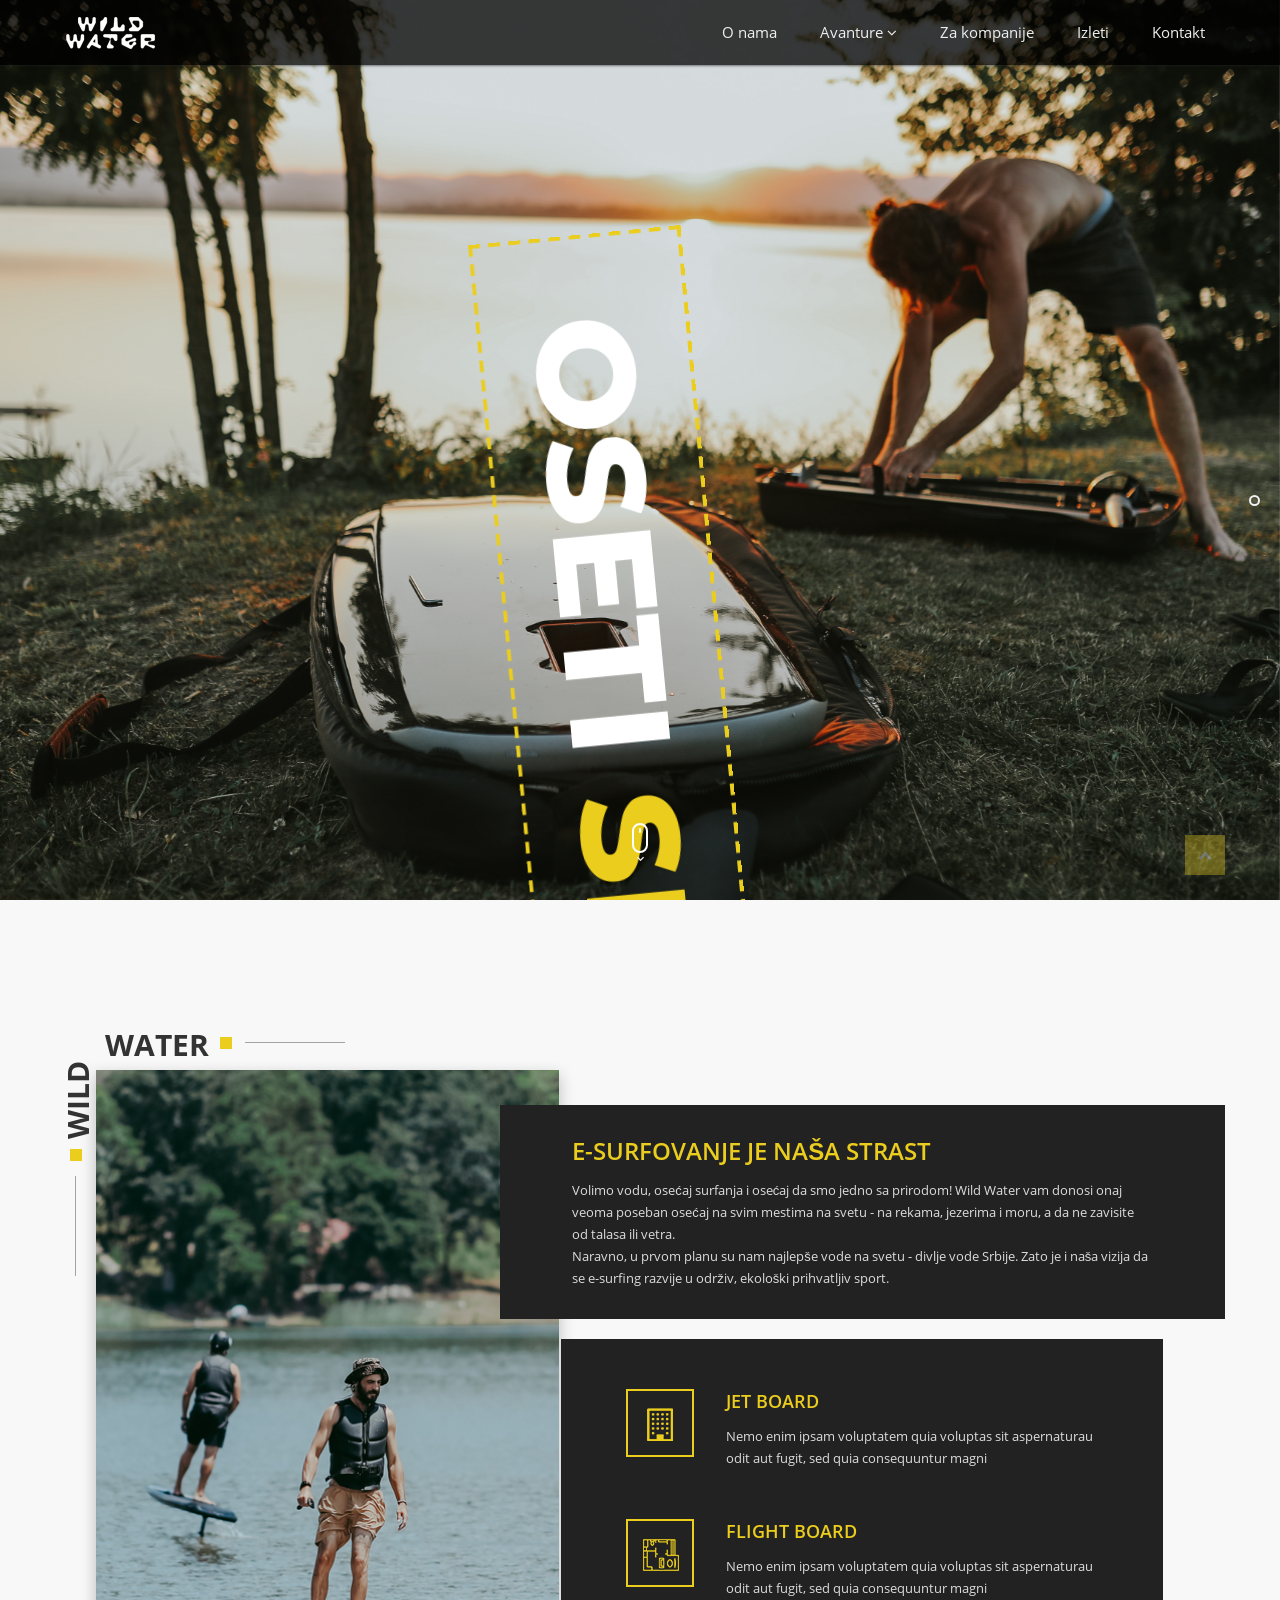
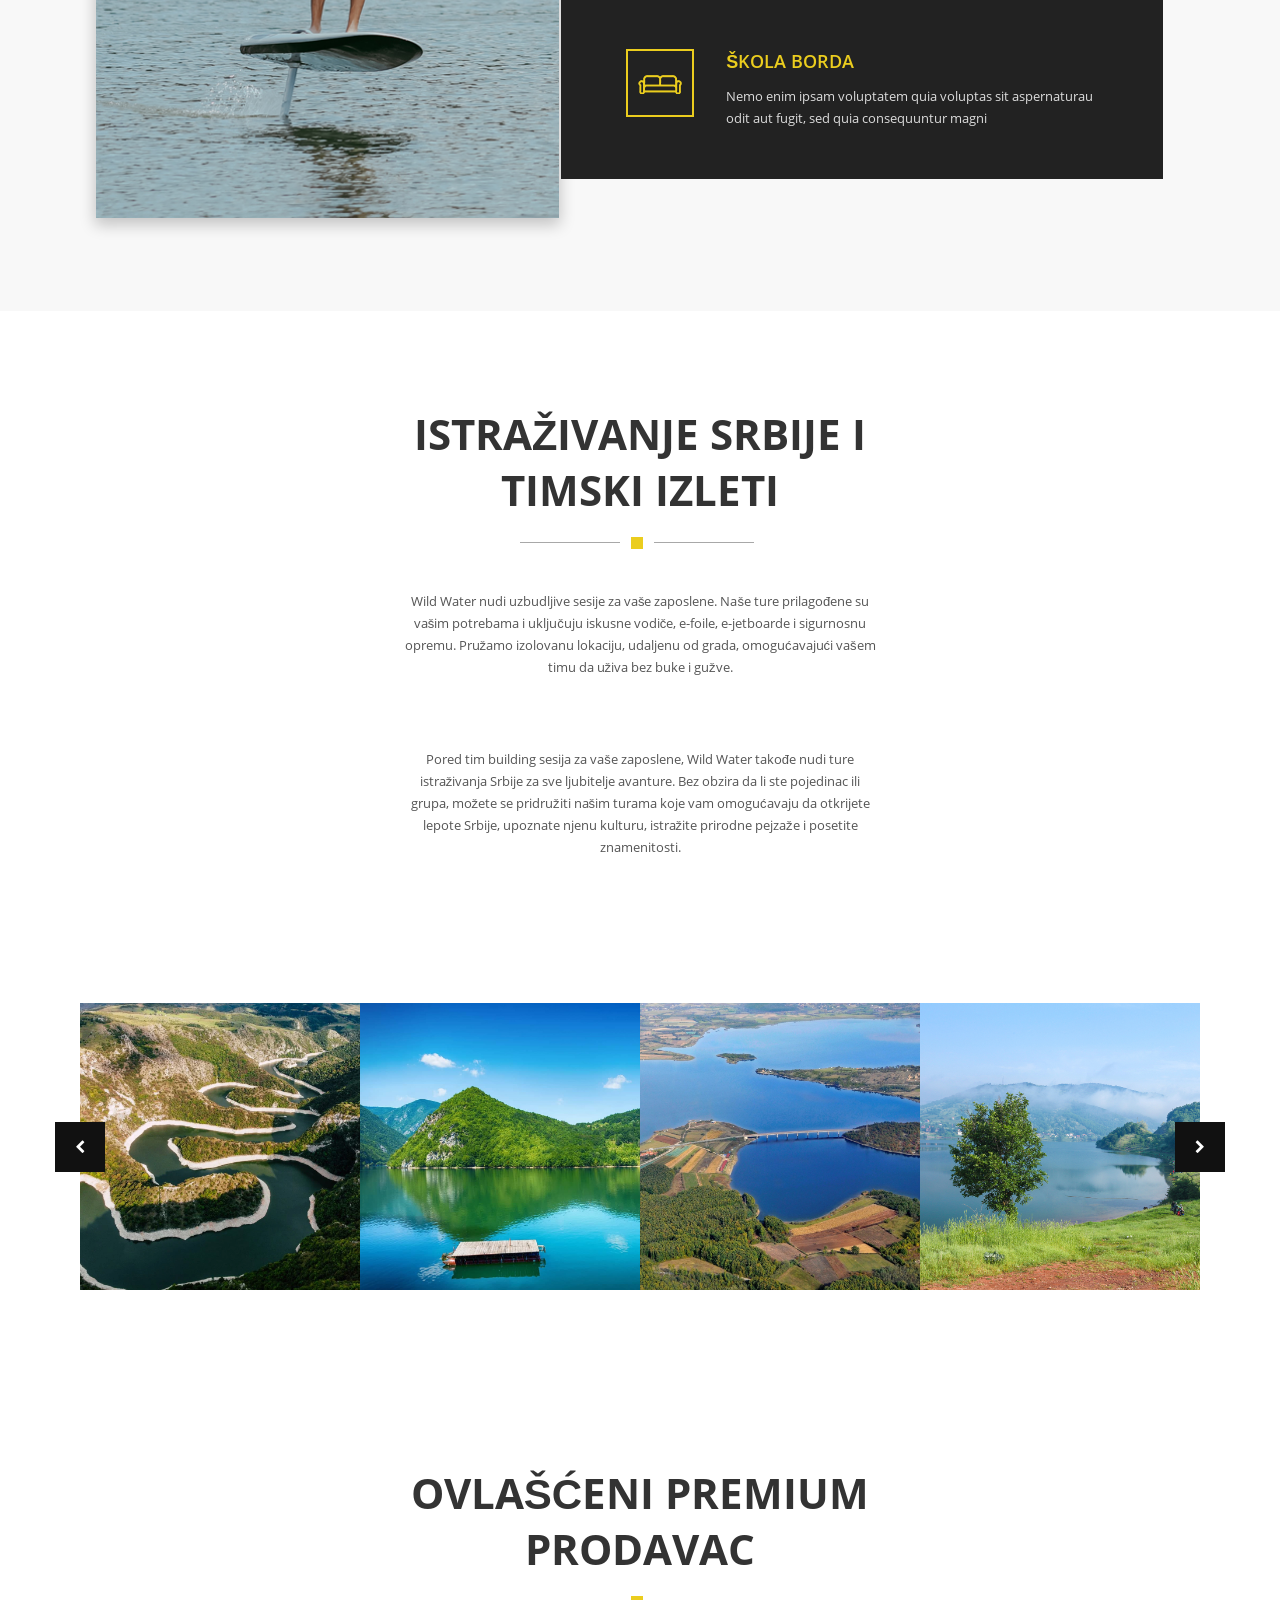
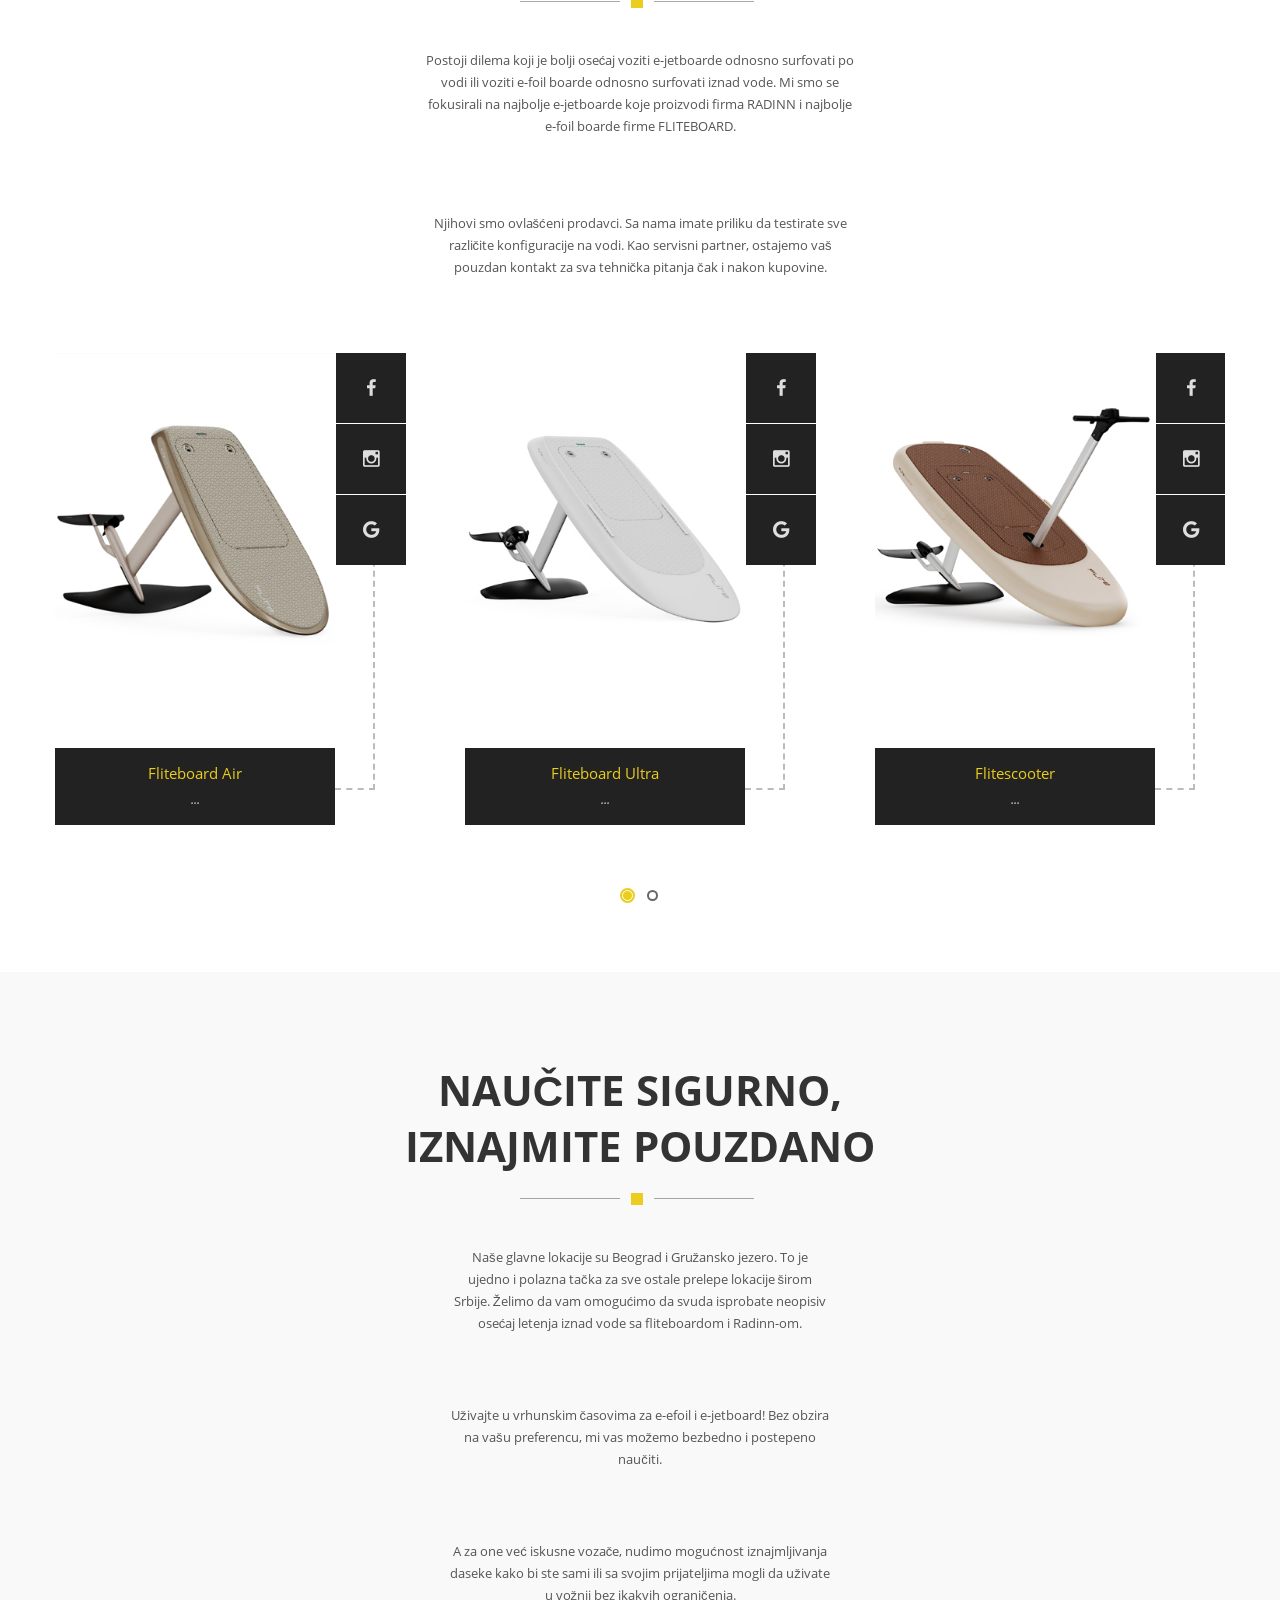
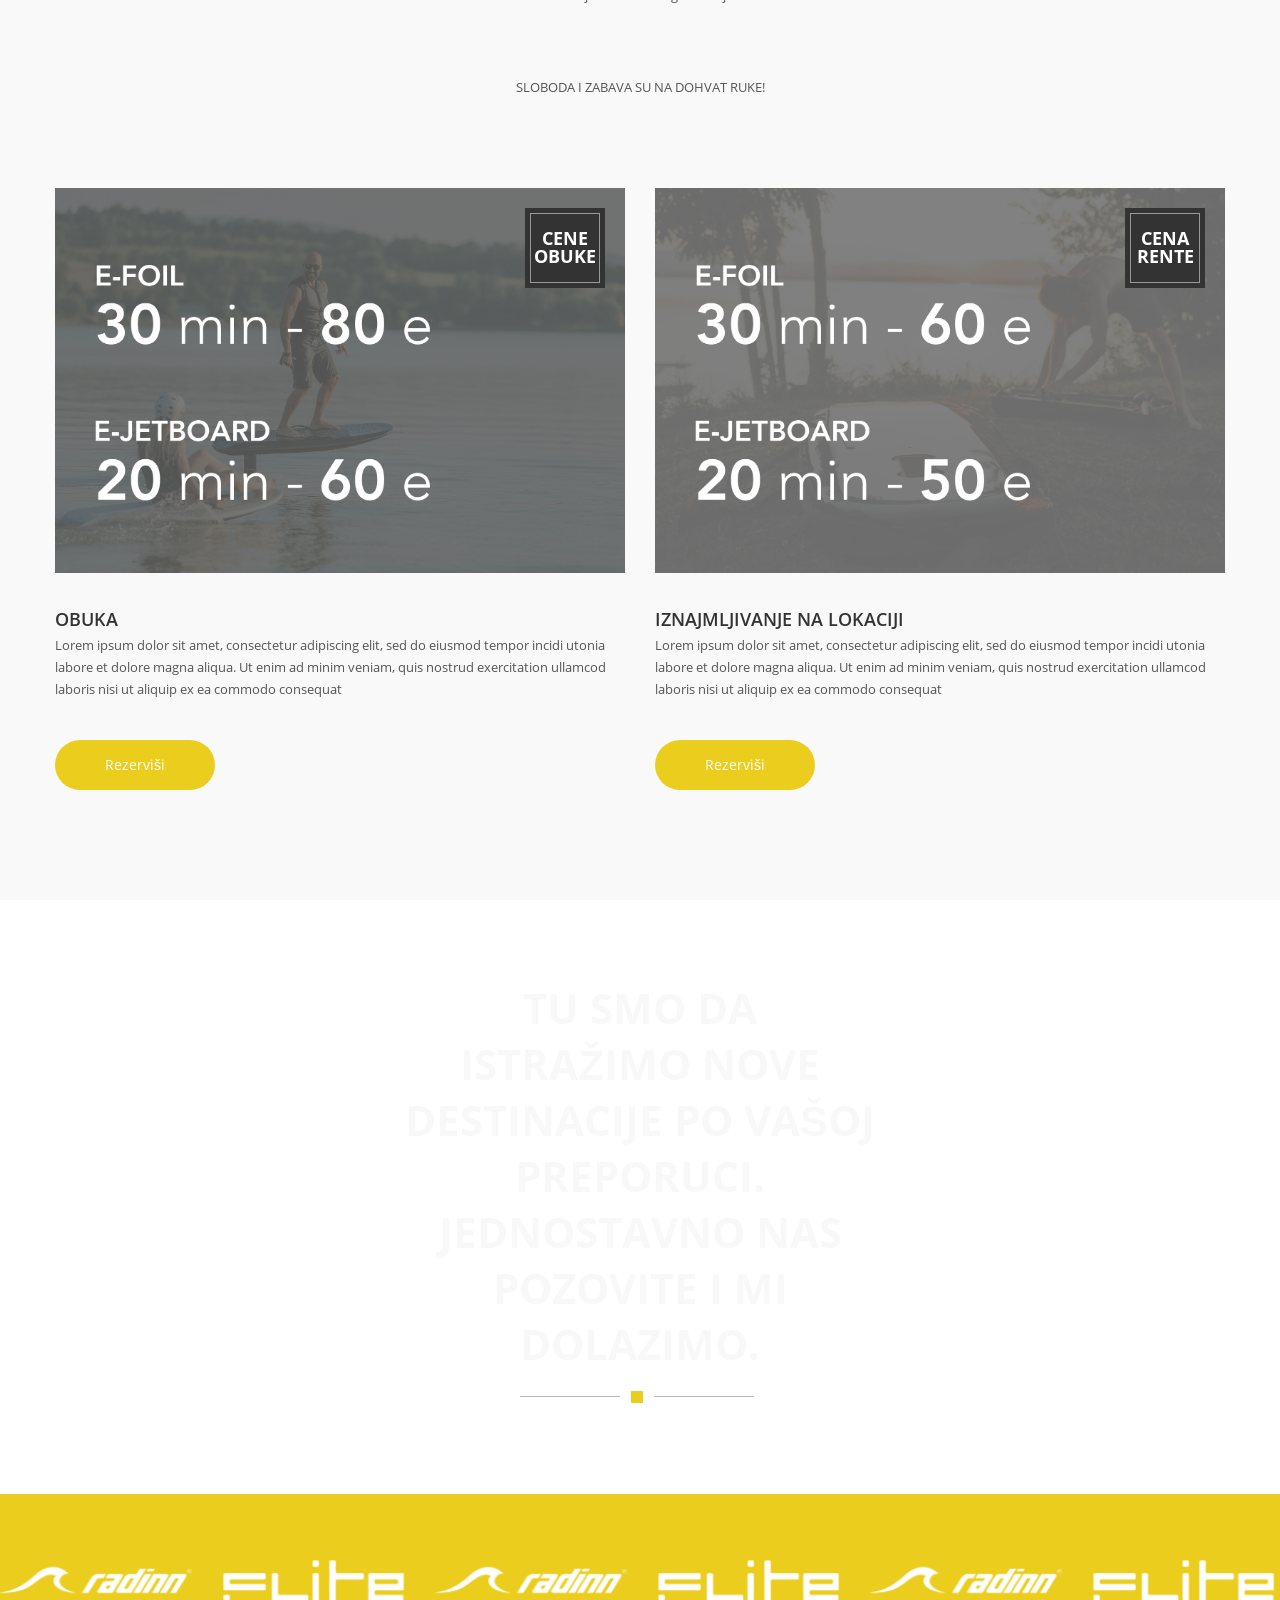
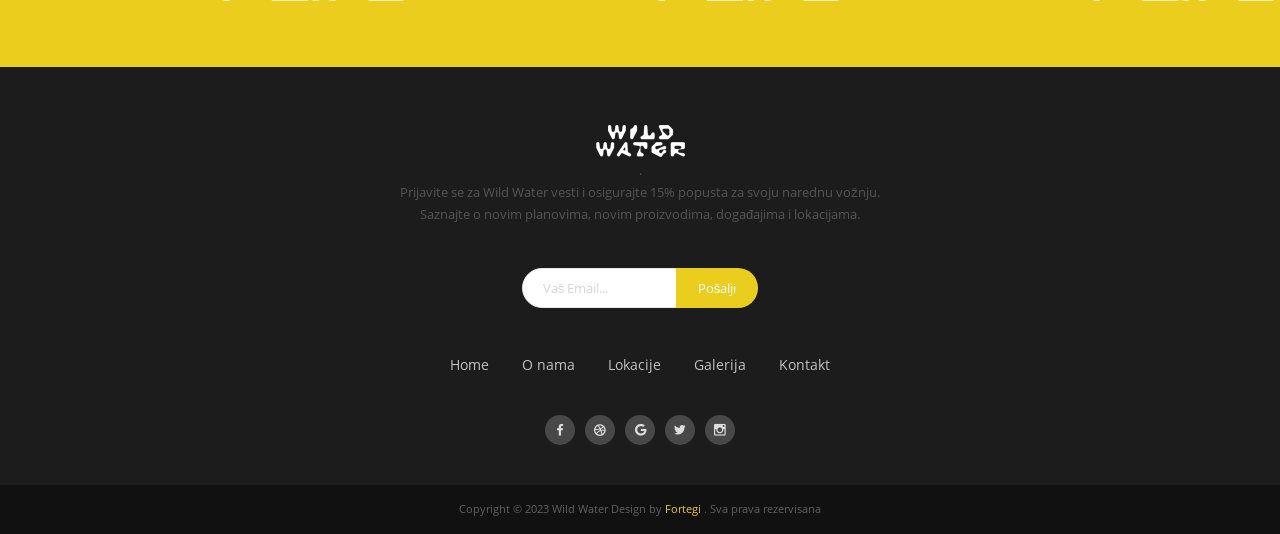
==== commit 781af8af: "Update top-level menu and refine Avanture submenu" ====
--- a/index.html
+++ b/index.html
@@ -47,33 +47,45 @@
         <nav class="menu-desktop pull-right">
           <ul class="ul--inline ul--no-style">
             <li class="li-has-sub">
-              <a href="index.html">
-                Home
+              <a href="">
+                O nama
               </a>
             </li>
             <li class="li-has-sub">
               <a href="">
-                O nama
-              </a>
+                Avanture <i class="fa fa-angle-down"></i>
+              </a>
+              <ul class="sub-menu">
+                <li>
+                  <a href="">
+                    eFoil
+                  </a>
+                </li>
+                <li>
+                  <a href="">
+                    JetSurf
+                  </a>
+                </li>
+                <li>
+                  <a href="">
+                    eSUP
+                  </a>
+                </li>
+		<li>
+                  <a href="">
+                    eKayak
+                  </a>
+                </li>
+              </ul>
             </li>
             <li class="li-has-sub">
               <a href="">
-                Jet Board
+                Za kompanije
               </a>
             </li>
             <li class="li-has-sub">
               <a href="">
-                Flight board
-              </a>
-            </li>
-            <li class="li-has-sub">
-              <a href="">
-                Lokacije
-              </a>
-            </li>
-            <li class="li-has-sub">
-              <a href="">
-                Galerija
+                Izleti
               </a>
             </li>
             <li>
@@ -101,38 +113,48 @@
           <ul class="ul--no-style">
             <li>
               <i class="fa fa-plus menu-mobile__more"></i>
-              <a href="index.html">
-                Home
+              <a href="">
+                O nama
               </a>
             </li>
             <li>
               <i class="fa fa-plus menu-mobile__more"></i>
               <a href="">
-                O nama
-              </a>
+                Avanture
+              </a>
+              <ul class="ul--no-style">
+                <li>
+                  <a href="">
+                    eFoil
+                  </a>
+                </li>
+                <li>
+                  <a href="">
+                    JetSurf
+                  </a>
+                </li>
+                <li>
+                  <a href="">
+                    eSUP
+                  </a>
+                </li>
+                <li>
+                  <a href="">
+                    eKayak
+                  </a>
+                </li>
+              </ul>
             </li>
             <li>
               <i class="fa fa-plus menu-mobile__more"></i>
               <a href="">
-                Jet Board
+                Za kompanije
               </a>
             </li>
             <li>
               <i class="fa fa-plus menu-mobile__more"></i>
               <a href="">
-                Flight Board
-              </a>
-            </li>
-            <li>
-              <i class="fa fa-plus menu-mobile__more"></i>
-              <a href="">
-                Lokacije
-              </a>
-            </li>
-            <li>
-              <i class="fa fa-plus menu-mobile__more"></i>
-              <a href="">
-                Galerija
+                Izleti
               </a>
             </li>
             <li>
@@ -145,67 +167,7 @@
       </div>
     </header>
     <!-- End Header Mobile -->
-    <!-- Header Desktop -->
-    <header class="header-desktop header2">
-      <div class="container clearfix">
-        <h1 class="logo pull-left">
-          <a href="index.html">
-            <img alt="Logo" src="img/logo-white.png">
-          </a>
-        </h1>
-
-        <div class="header-button pull-right clearfix">
-          <div class="canvas-menu-button pull-right">
-            <a href="" onclick="return false;">
-              <i class="zmdi zmdi-menu"></i>
-            </a>
-          </div>
-          
-        
-        </div>
-
-        <nav class="menu-desktop menu-desktop--show pull-right">
-          <ul class="ul--inline ul--no-style">
-            <li class="li-has-sub">
-              <a href="index.html">
-                Home
-              </a>
-            </li>
-            <li class="li-has-sub">
-              <a href="">
-                O nama
-              </a>
-            </li>
-            <li class="li-has-sub">
-              <a href="">
-                Jet Board
-              </a>
-            </li>
-            <li class="li-has-sub">
-              <a href="">
-                Flight Board
-              </a>
-            </li>
-            <li class="li-has-sub">
-              <a href="">
-                Lokacije
-              </a>
-            </li>
-            <li class="li-has-sub">
-              <a href="">
-                Galerija
-              </a>
-            </li>
-            <li>
-              <a href="kontakt.html">
-                Kontakt
-              </a>
-            </li>
-          </ul>
-        </nav>
-      </div>
-    </header>
-    <!-- End Header Desktop -->
+    <!-- End Header Stick -->
     <!-- Slider -->
     <section class="slide1">
       <!-- revolution slider begin -->
--- a/css/style.css
+++ b/css/style.css
@@ -857,7 +857,7 @@
 
 .header-stick {
     position: fixed;
-    top: -83px;
+    top: 0;
     -webkit-transition: 0.6s;
     -o-transition: 0.6s;
     -moz-transition: 0.6s;
@@ -883,9 +883,7 @@
     top: 59px;
 }
 
-.header-stick--show {
-    top: 0;
-}
+/* .header-stick--show removed as header is now permanent */
 
 .header-stick--dark {
     background-color: rgba(0, 0, 0, 0.75);
@@ -896,6 +894,12 @@
 
 .header-stick--dark nav>ul>li>a {
     color: #eeeeee;
+}
+
+.header-stick nav>ul>li>a:hover,
+.header-stick--dark nav>ul>li>a:hover {
+    color: #ebcd1e !important;
+    cursor: pointer;
 }
 
 .header-stick nav.menu-desktop {
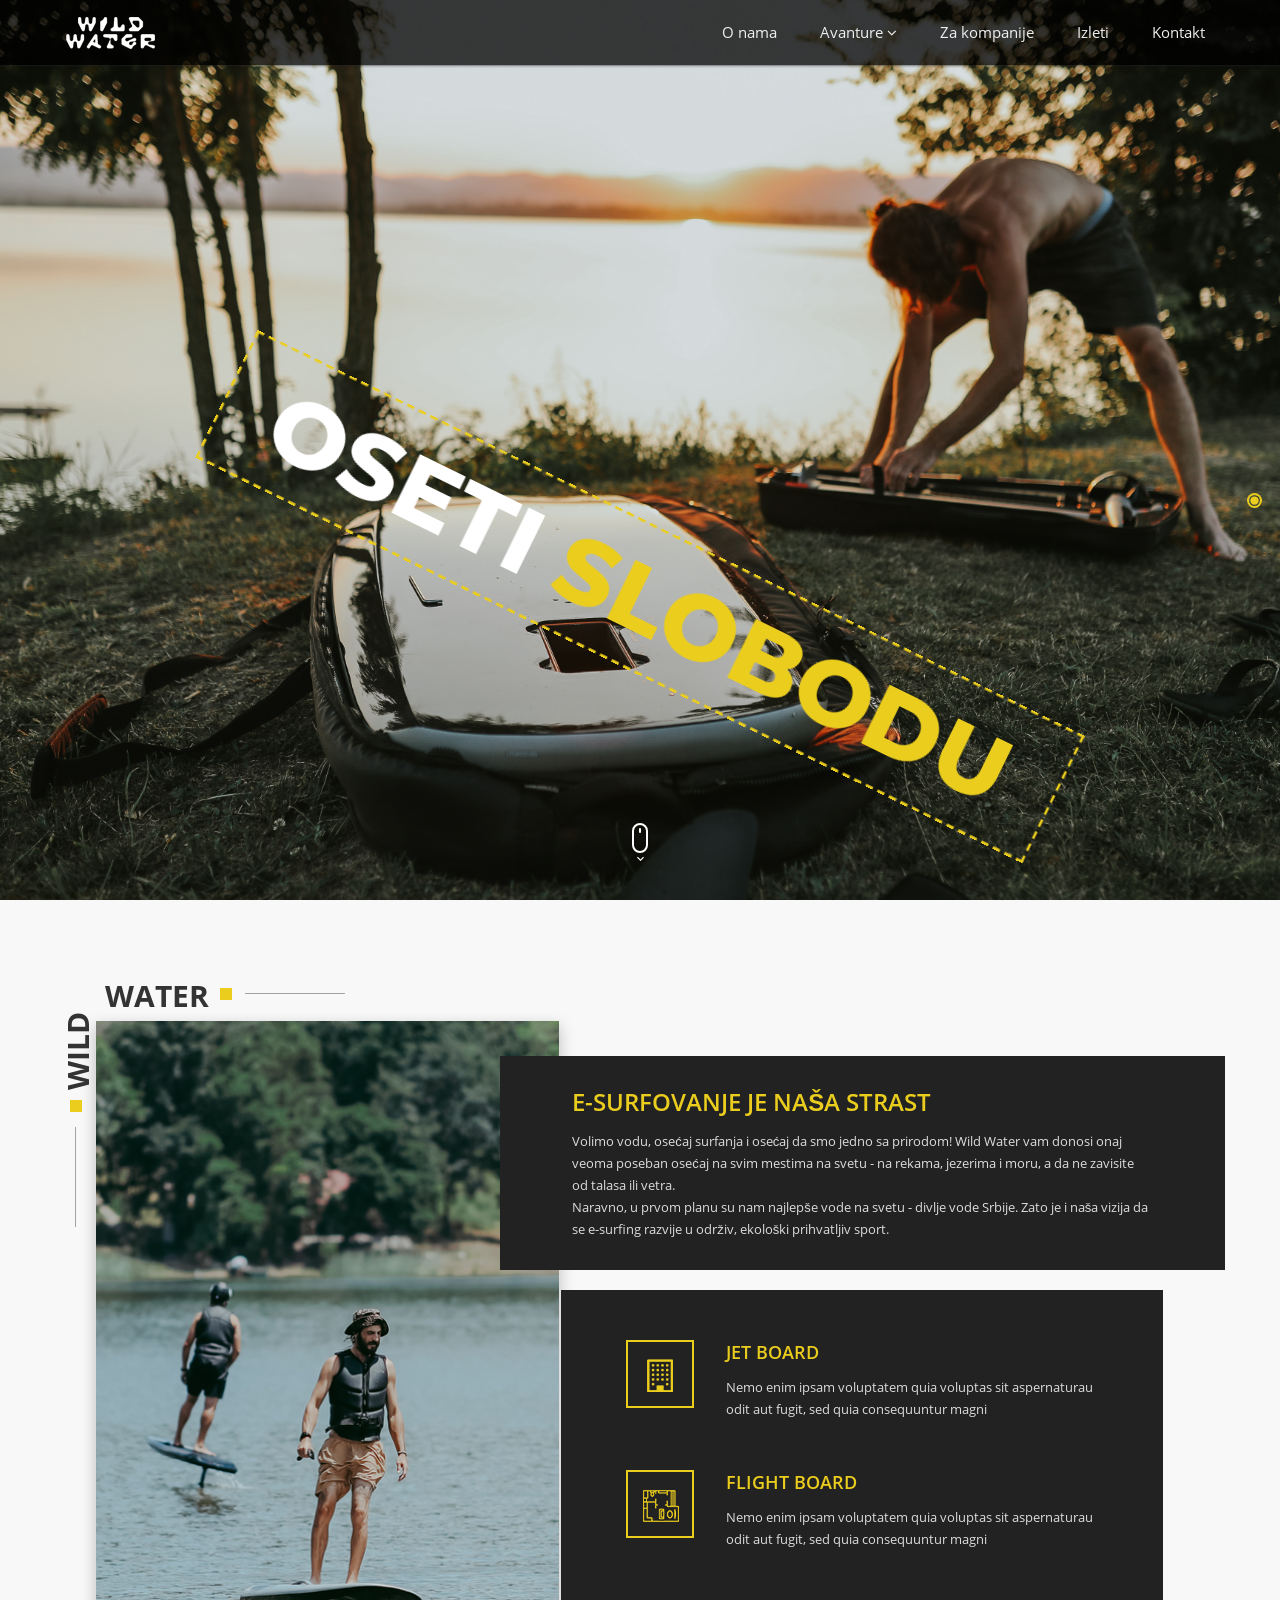
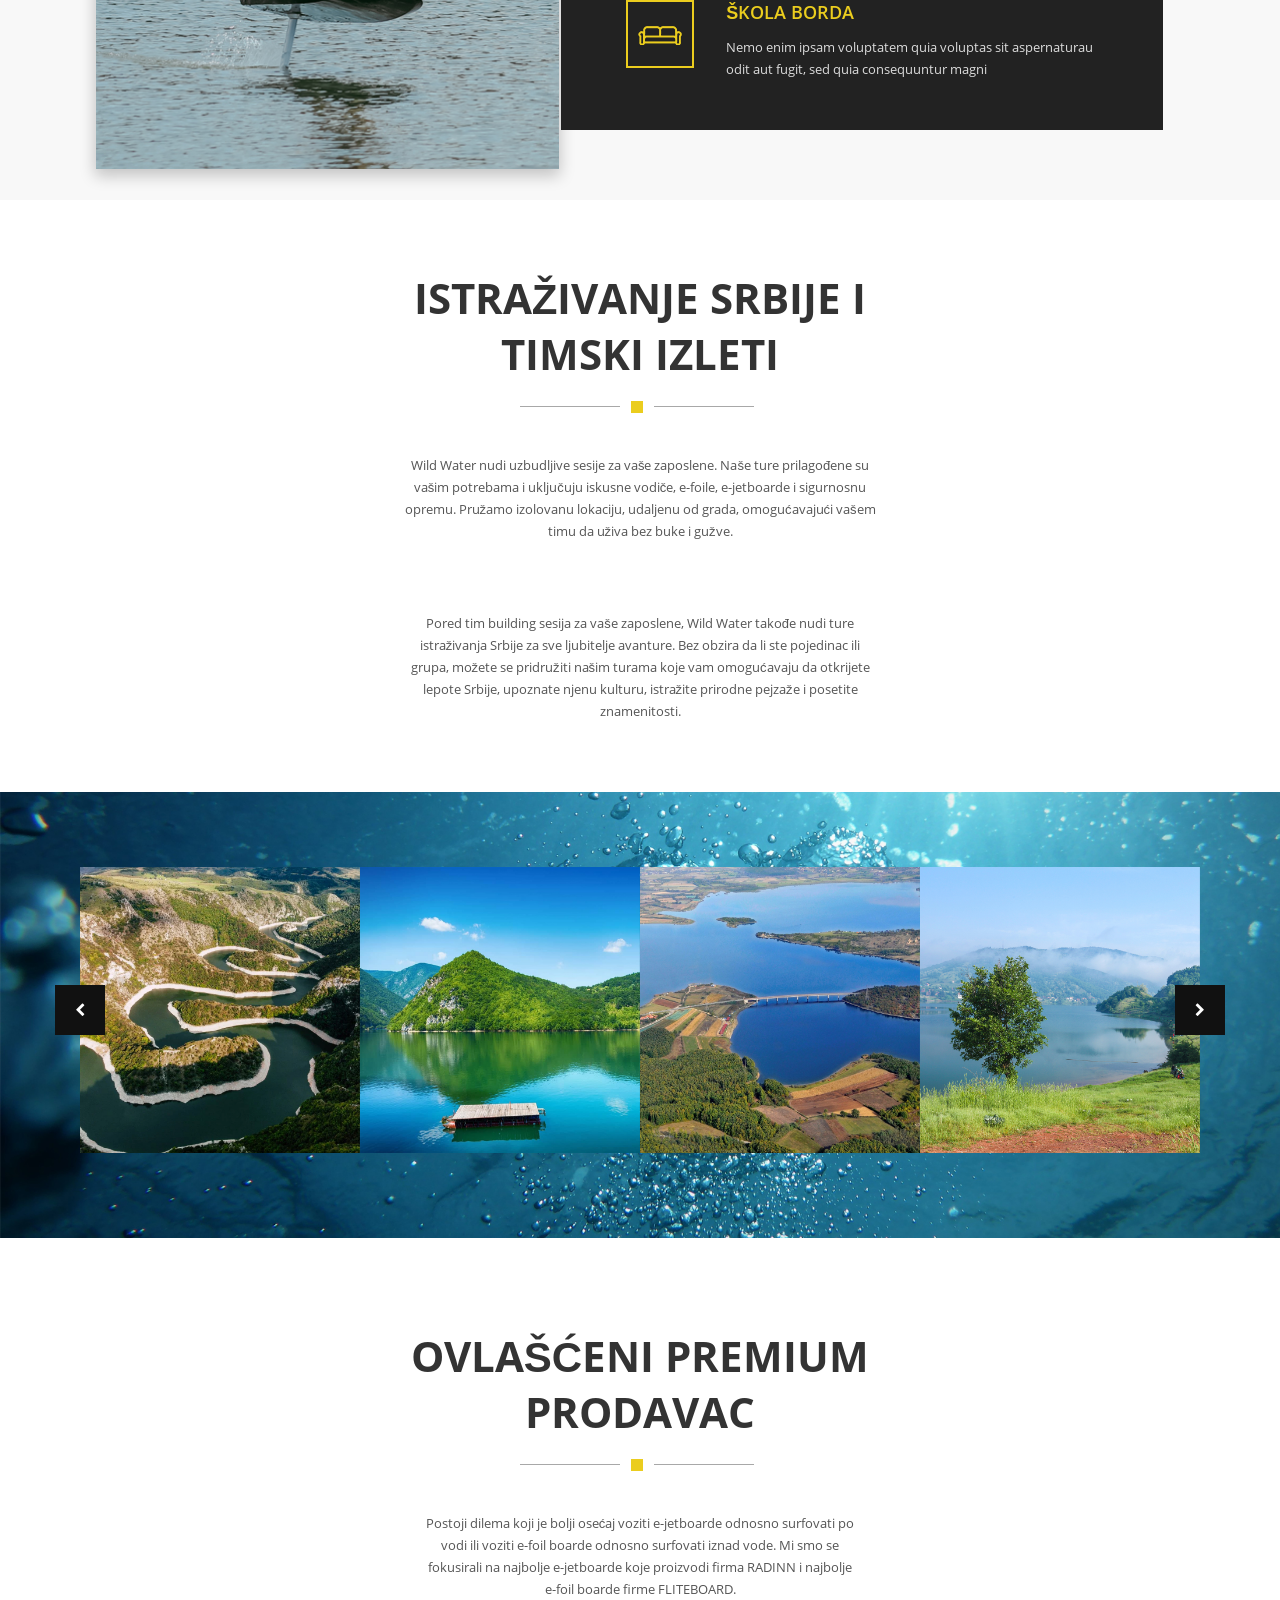
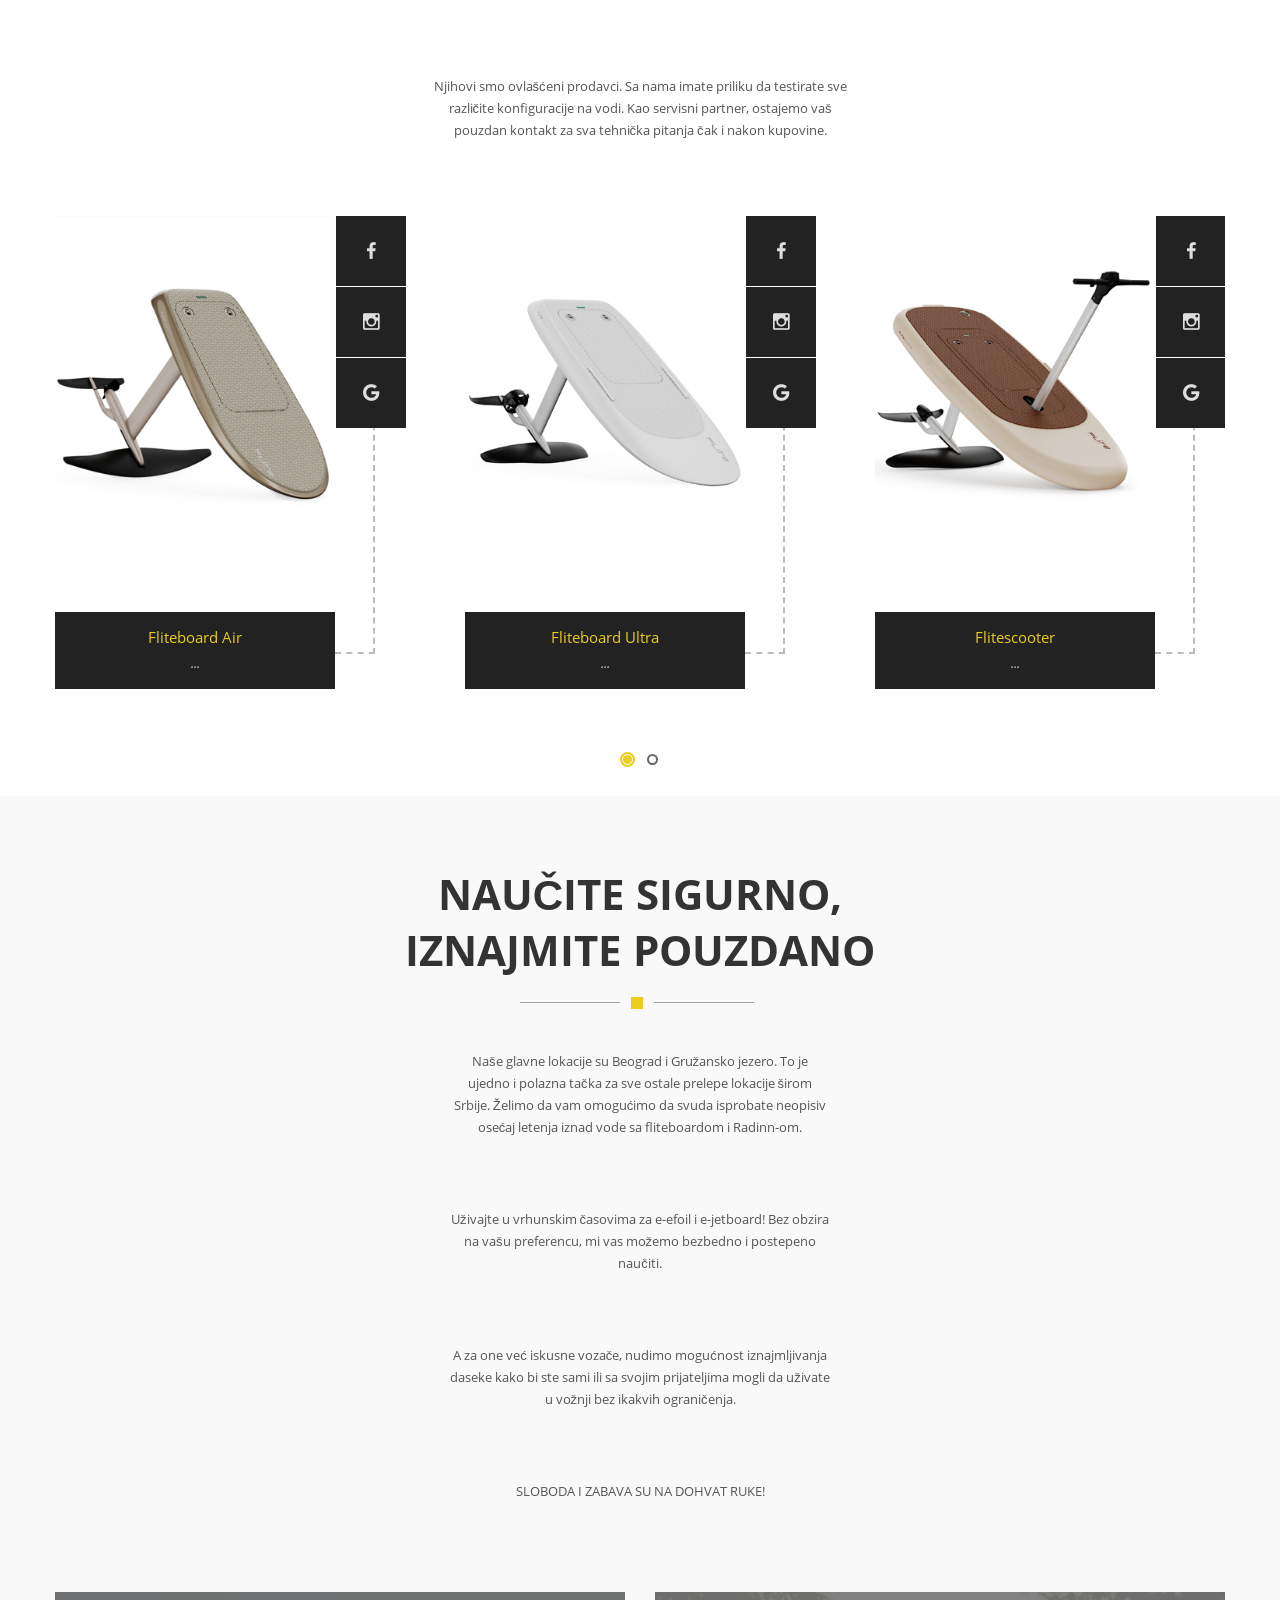
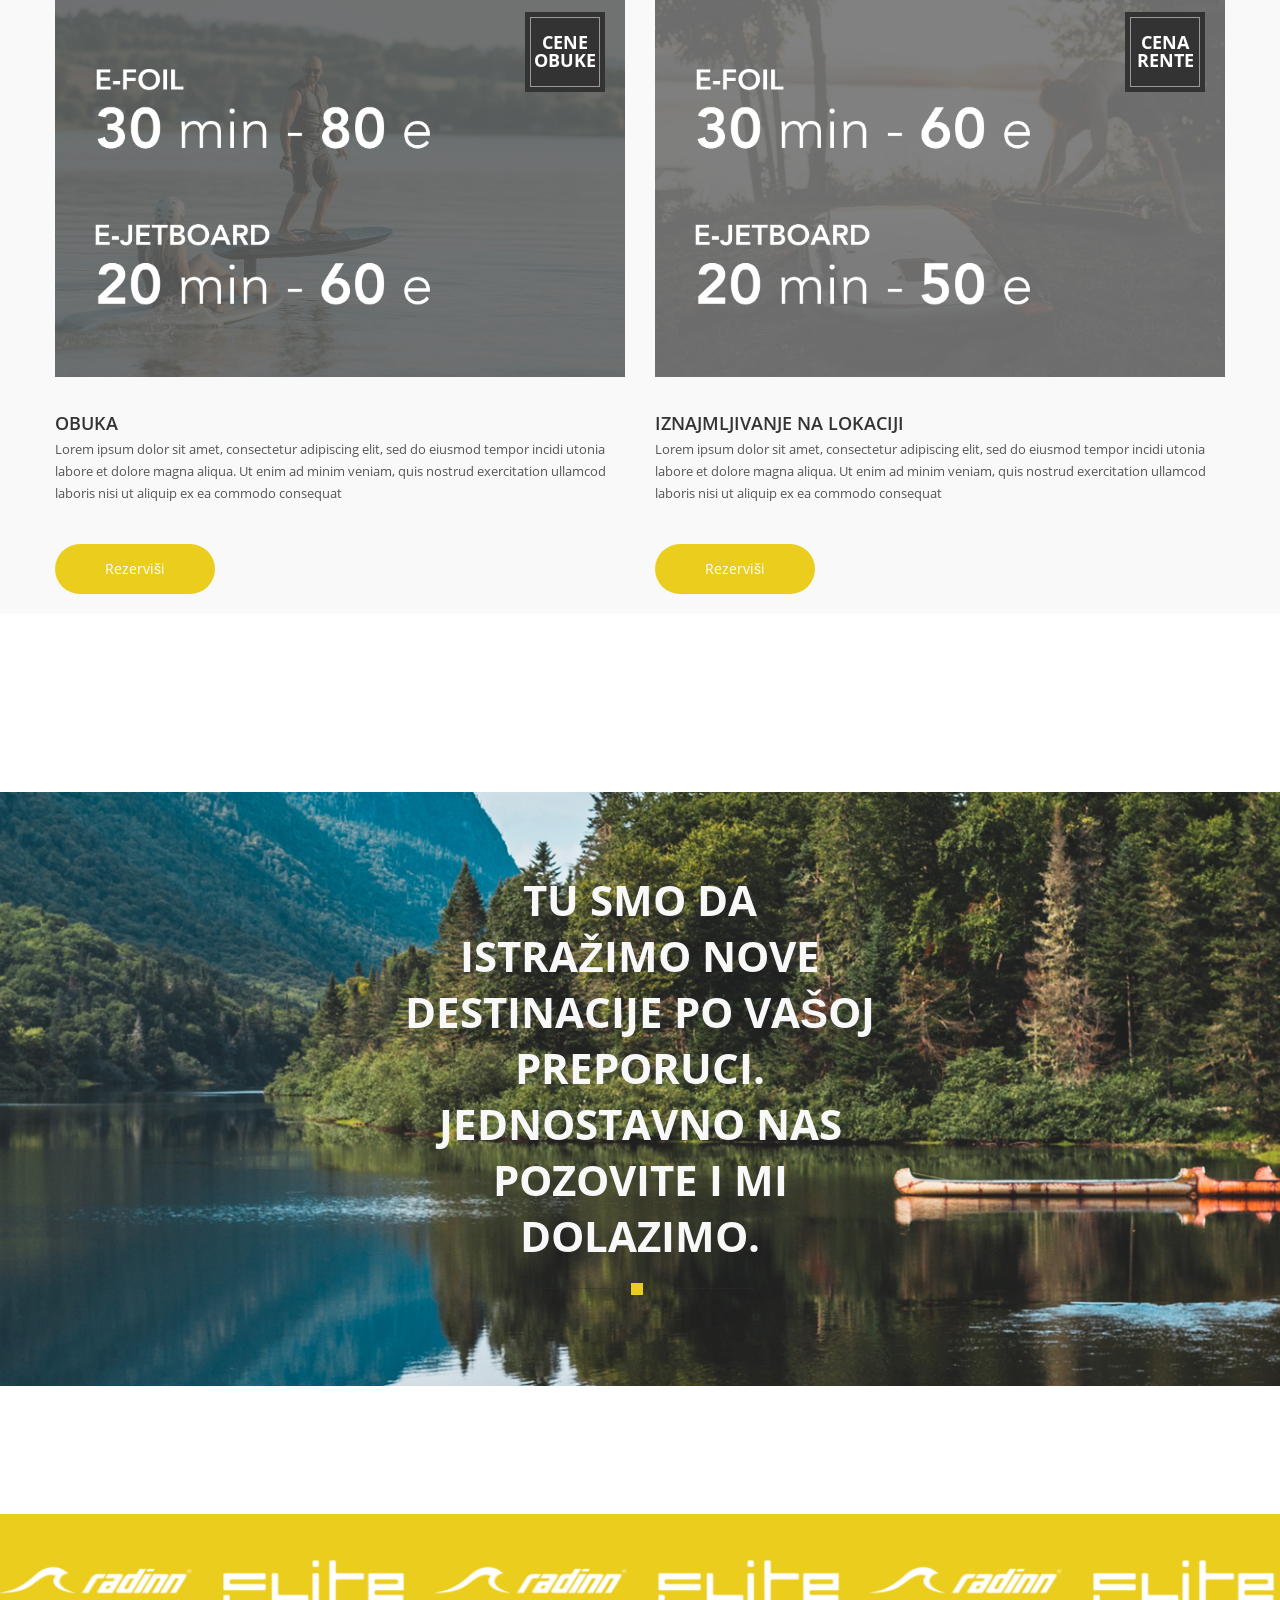
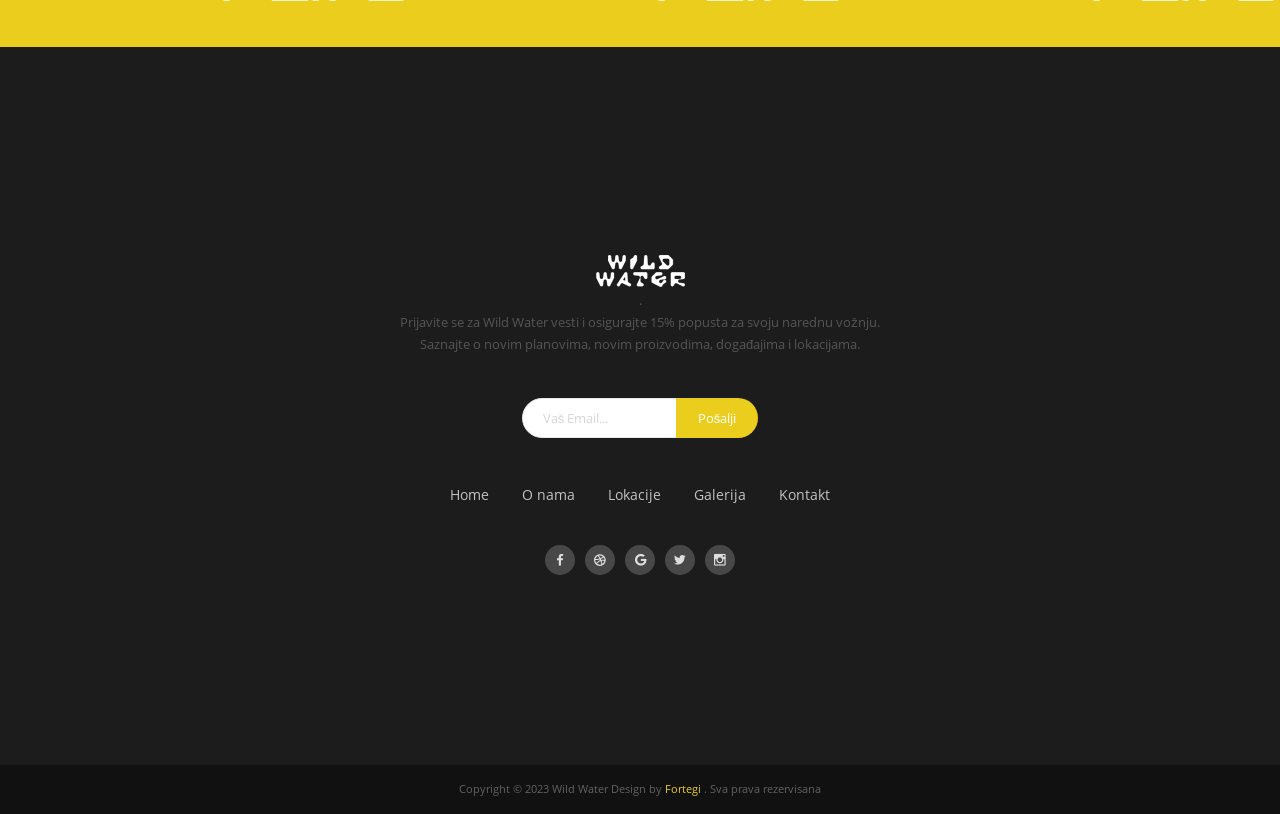
==== commit 5fa69b23: "overhaul: navigation auto-hide, full-page scrolling, and mobile menu" ====
--- a/index.html
+++ b/index.html
@@ -23,6 +23,7 @@
   <!-- Main CSS -->
   <link rel="stylesheet" type="text/css" href="css/font.css">
   <link rel="stylesheet" type="text/css" href="css/style.css">
+  <link rel="stylesheet" type="text/css" href="css/scroll-snap.css">
 
 </head>
 
@@ -112,17 +113,16 @@
         <nav class="menu-mobile hidden">
           <ul class="ul--no-style">
             <li>
-              <i class="fa fa-plus menu-mobile__more"></i>
               <a href="">
                 O nama
               </a>
             </li>
             <li>
-              <i class="fa fa-plus menu-mobile__more"></i>
-              <a href="">
+              <i class="fa fa-angle-down menu-mobile__more"></i>
+              <a href="javascript:void(0);" class="menu-mobile__more-text">
                 Avanture
               </a>
-              <ul class="ul--no-style">
+              <ul class="ul--no-style" style="display: none;">
                 <li>
                   <a href="">
                     eFoil
@@ -146,13 +146,11 @@
               </ul>
             </li>
             <li>
-              <i class="fa fa-plus menu-mobile__more"></i>
               <a href="">
                 Za kompanije
               </a>
             </li>
             <li>
-              <i class="fa fa-plus menu-mobile__more"></i>
               <a href="">
                 Izleti
               </a>
@@ -169,7 +167,7 @@
     <!-- End Header Mobile -->
     <!-- End Header Stick -->
     <!-- Slider -->
-    <section class="slide1">
+    <section class="slide1 snap-section">
       <!-- revolution slider begin -->
       <div class="rev_slider_wrapper">
         <div id="revolution-slider2" class="rev_slider" data-version="5.4.4" style="display: none;">
@@ -201,8 +199,9 @@
     </section>
     <!-- End Slider -->
     <div id="down"></div>
+    <hr class="section-divider">
     <!-- Service 2 -->
-    <section class="service-2">
+    <section class="service-2 snap-section snap-section-flex">
       <div class="container clearfix">
         <div class="service-2-wrap clearfix">
           <div class="service-2__left wow fadeInLeft" data-wow-duration="1s">
@@ -268,8 +267,9 @@
       </div>
     </section>
     <!-- End Service 2 -->
+    <hr class="section-divider">
     <!-- Recent Project -->
-    <section class="recent-project">
+    <section class="recent-project snap-section snap-section-flex">
       <div class="container">
         <div class="row justify-content-center">
           <div class="col-lg-6 col-md-6 col-sm-12 col-12">
@@ -372,8 +372,9 @@
       </div>
     </section>
     <!-- End Recent Project -->
+    <hr class="section-divider">
     <!-- Our Team -->
-    <section class="our-team">
+    <section class="our-team snap-section snap-section-flex">
       <div class="container">
         <div class="row justify-content-center">
           <div class="col-lg-5 col-md-6 col-sm-12 col-12">
@@ -529,8 +530,9 @@
       </div>
     </section>
     <!-- End Our Team -->
+    <hr class="section-divider">
     <!-- Recent News -->
-    <section class="recent-news">
+    <section class="recent-news snap-section snap-section-flex">
       <div class="container">
         <div class="row justify-content-center">
           <div class="col-lg-5 col-md-6 col-sm-12 col-12">
@@ -610,8 +612,9 @@
       </div>
     </section>
     <!-- End Recent News -->
+    <hr class="section-divider">
     <!-- Testimonial -->
-    <section class="testi">
+    <section class="testi snap-section snap-section-flex">
       <div class="parallax parallax-testi">
         <div class="container">
           <div class="row justify-content-center">
@@ -632,6 +635,9 @@
 
     </section>
     <!-- End Testimonial -->
+    <hr class="section-divider">
+    <!-- Bottom Page: Partner + Footer + Copyright -->
+    <div class="bottom-page snap-section">
     <!-- Partner -->
     <section class="partner partner-2">
       <div class="section-content section-content--w1792">
@@ -764,6 +770,8 @@
       </div>
     </section>
     <!-- End Copyright -->
+    </div>
+    <!-- End Bottom Page -->
     <!-- Back to top -->
     <a href="" id="btn-to-top">
       <i class="fa fa-chevron-up"></i>
@@ -796,6 +804,92 @@
   <script type="text/javascript" src="js/main.js"></script>
   <script type="text/javascript" src="js/revo-custom.js"></script>
   <script type="text/javascript" src="js/wow-custom.js"></script>
+  <script>
+    // Fade-in sections as they scroll into view
+    (function() {
+      var sections = document.querySelectorAll('.snap-section');
+      var observer = new IntersectionObserver(function(entries) {
+        entries.forEach(function(entry) {
+          if (entry.isIntersecting) {
+            entry.target.classList.add('is-visible');
+          }
+        });
+      }, { threshold: 0.15 });
+      sections.forEach(function(section) {
+        observer.observe(section);
+      });
+    })();
+
+    // Auto-hide navbar after 2 seconds of inactivity
+    (function() {
+      var headers = document.querySelectorAll('.header-stick, .header-mobile');
+      if (headers.length === 0) return;
+      var heroSection = document.querySelector('.slide1');
+      var hideTimer = null;
+      var mouseOverHeader = false;
+      var onHeroSection = true;
+
+      // Track whether hero section is in view
+      if (heroSection) {
+        var heroObserver = new IntersectionObserver(function(entries) {
+          onHeroSection = entries[0].isIntersecting;
+          if (onHeroSection) {
+            clearTimeout(hideTimer);
+            headers.forEach(function(header) { header.classList.remove('navbar-hidden'); });
+          } else {
+            resetTimer();
+          }
+        }, { threshold: 0.3 });
+        heroObserver.observe(heroSection);
+      }
+
+      function showNavbar() {
+        headers.forEach(function(header) { header.classList.remove('navbar-hidden'); });
+        if (!onHeroSection) {
+          resetTimer();
+        }
+      }
+
+      function hideNavbar() {
+        if (!mouseOverHeader && !onHeroSection) {
+          headers.forEach(function(header) { header.classList.add('navbar-hidden'); });
+        }
+      }
+
+      function resetTimer() {
+        clearTimeout(hideTimer);
+        if (!onHeroSection) {
+          hideTimer = setTimeout(hideNavbar, 2000);
+        }
+      }
+
+      // Show on scroll
+      window.addEventListener('scroll', showNavbar);
+
+      // Show when mouse moves near top of viewport (within 80px)
+      document.addEventListener('mousemove', function(e) {
+        if (e.clientY < 80) {
+          showNavbar();
+        }
+      });
+
+      // Keep visible while mouse is over the header
+      headers.forEach(function(header) {
+        header.addEventListener('mouseenter', function() {
+          mouseOverHeader = true;
+          clearTimeout(hideTimer);
+          showNavbar();
+        });
+
+        header.addEventListener('mouseleave', function() {
+          mouseOverHeader = false;
+          if (!onHeroSection) {
+            resetTimer();
+          }
+        });
+      });
+    })();
+  </script>
 </body>
 
 </html>
--- a/css/style.css
+++ b/css/style.css
@@ -1270,6 +1270,20 @@
 
 header.header-mobile {
     display: none;
+    position: fixed;
+    top: 0;
+    left: 0;
+    width: 100%;
+    z-index: 88888;
+    background-color: rgba(255, 255, 255, 0.96);
+    box-shadow: 0px 1px 3px #ccc;
+    transition: transform 0.4s ease, opacity 0.4s ease;
+}
+
+header.header-mobile.navbar-hidden {
+    transform: translateY(-100%);
+    opacity: 0;
+    pointer-events: none;
 }
 
 .menu-mobile__button {
@@ -7008,4 +7022,45 @@
     #menu-canvas {
         display: none;
     }
-}+}
+.section-divider {
+    border: 0;
+    height: 5px;
+    background: #ff0000;
+    margin: 0;
+    padding: 0;
+}
+
+html {
+    scroll-snap-type: y mandatory;
+}
+
+.snap-section {
+    scroll-snap-align: start;
+    scroll-snap-stop: always;
+}
+
+.snap-section-flex {
+    min-height: 100vh;
+    display: flex;
+    flex-direction: column;
+    justify-content: center;
+    padding-top: 60px; /* Offset for permanent header */
+}
+
+/* Hide dividers - sections now snap page-by-page */
+.section-divider {
+    display: none;
+}
+
+/* Hero slider takes full viewport height */
+section.slide1.snap-section {
+    height: 100vh;
+    min-height: 100vh;
+}
+
+/* Smooth scroll behavior */
+html {
+    scroll-behavior: smooth;
+}
+
--- a/css/scroll-snap.css
+++ b/css/scroll-snap.css
@@ -0,0 +1,104 @@
+/* ===== Page-by-page Scroll Snap ===== */
+
+html {
+    scroll-snap-type: y mandatory;
+    scroll-behavior: smooth;
+}
+
+/* ===== Auto-hide navbar ===== */
+.header-stick {
+    transition: transform 0.4s ease, opacity 0.4s ease;
+}
+
+.header-stick.navbar-hidden {
+    transform: translateY(-100%);
+    opacity: 0;
+    pointer-events: none;
+}
+
+/* Every snap section aligns to the top of the viewport */
+.snap-section {
+    scroll-snap-align: start;
+    scroll-snap-stop: always;
+}
+
+/* Content sections: fill at least one full screen, flex-centered */
+.snap-section-flex {
+    min-height: 100vh;
+    display: flex;
+    flex-direction: column;
+    justify-content: center;
+    padding-top: 70px;  /* offset for the fixed header */
+    padding-bottom: 20px;
+    box-sizing: border-box;
+}
+
+/* Hero slider fills the full viewport */
+section.slide1.snap-section {
+    height: 100vh;
+    min-height: 100vh;
+}
+
+/* Hide red dividers - sections now snap page-by-page */
+.section-divider {
+    display: none;
+}
+
+/* Ensure the footer also snaps */
+footer.footer-2 {
+    scroll-snap-align: start;
+    scroll-snap-stop: always;
+}
+
+/* ===== Fade-in animation when section comes into view ===== */
+.snap-section {
+    opacity: 0;
+    transform: translateY(30px);
+    transition: opacity 0.7s ease, transform 0.7s ease;
+}
+
+.snap-section.is-visible {
+    opacity: 1;
+    transform: translateY(0);
+}
+
+/* The hero slide is always visible */
+section.slide1.snap-section {
+    opacity: 1;
+    transform: none;
+    transition: none;
+}
+
+/* Bottom page: partner + footer + copyright fill one full screen */
+.bottom-page {
+    min-height: 100vh;
+    display: flex;
+    flex-direction: column;
+    box-sizing: border-box;
+}
+
+.bottom-page section.partner {
+    flex-shrink: 0;
+    padding-top: 40px;
+    padding-bottom: 40px;
+}
+
+.bottom-page footer.footer-2 {
+    flex: 1;
+    display: flex;
+    flex-direction: column;
+    justify-content: center;
+    scroll-snap-align: unset;
+    scroll-snap-stop: unset;
+}
+
+.bottom-page footer.footer-2 .parallax--footer {
+    flex: 1;
+    display: flex;
+    flex-direction: column;
+    justify-content: center;
+}
+
+.bottom-page section.copyright {
+    flex-shrink: 0;
+}
